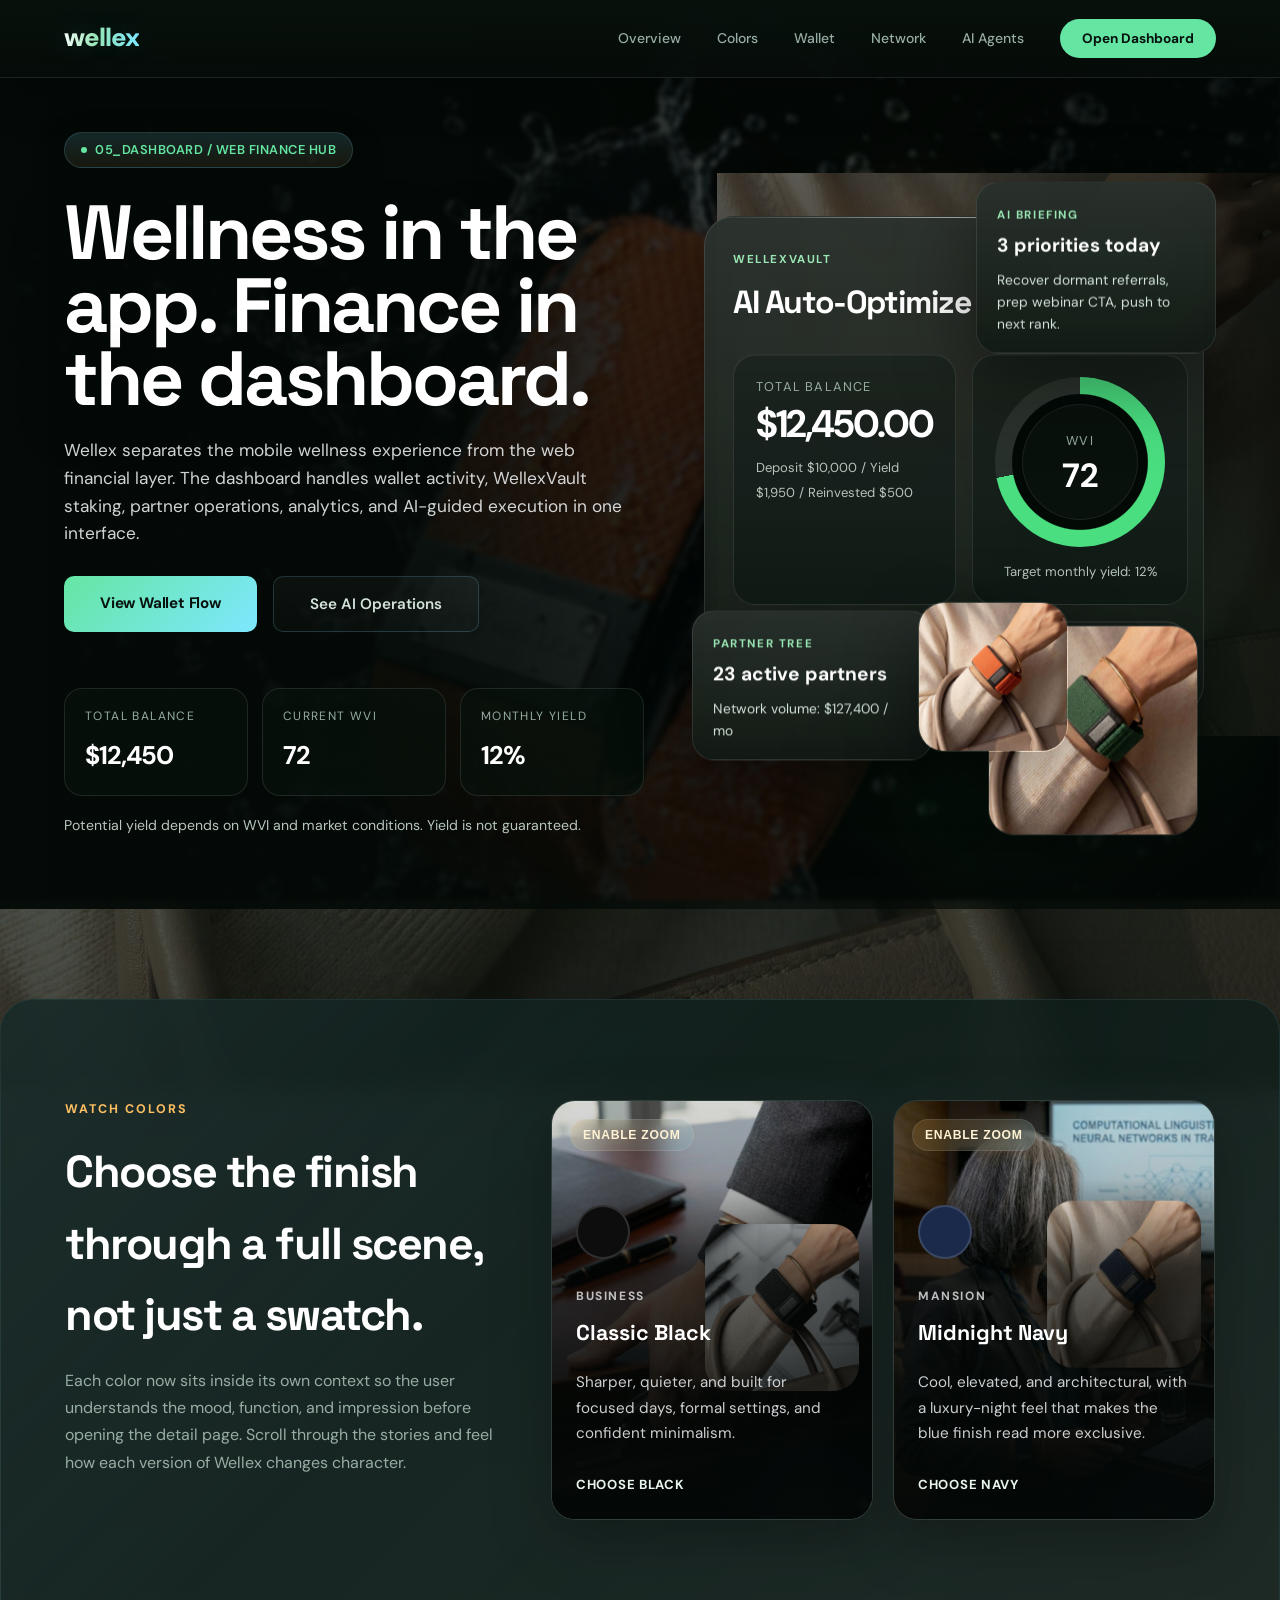
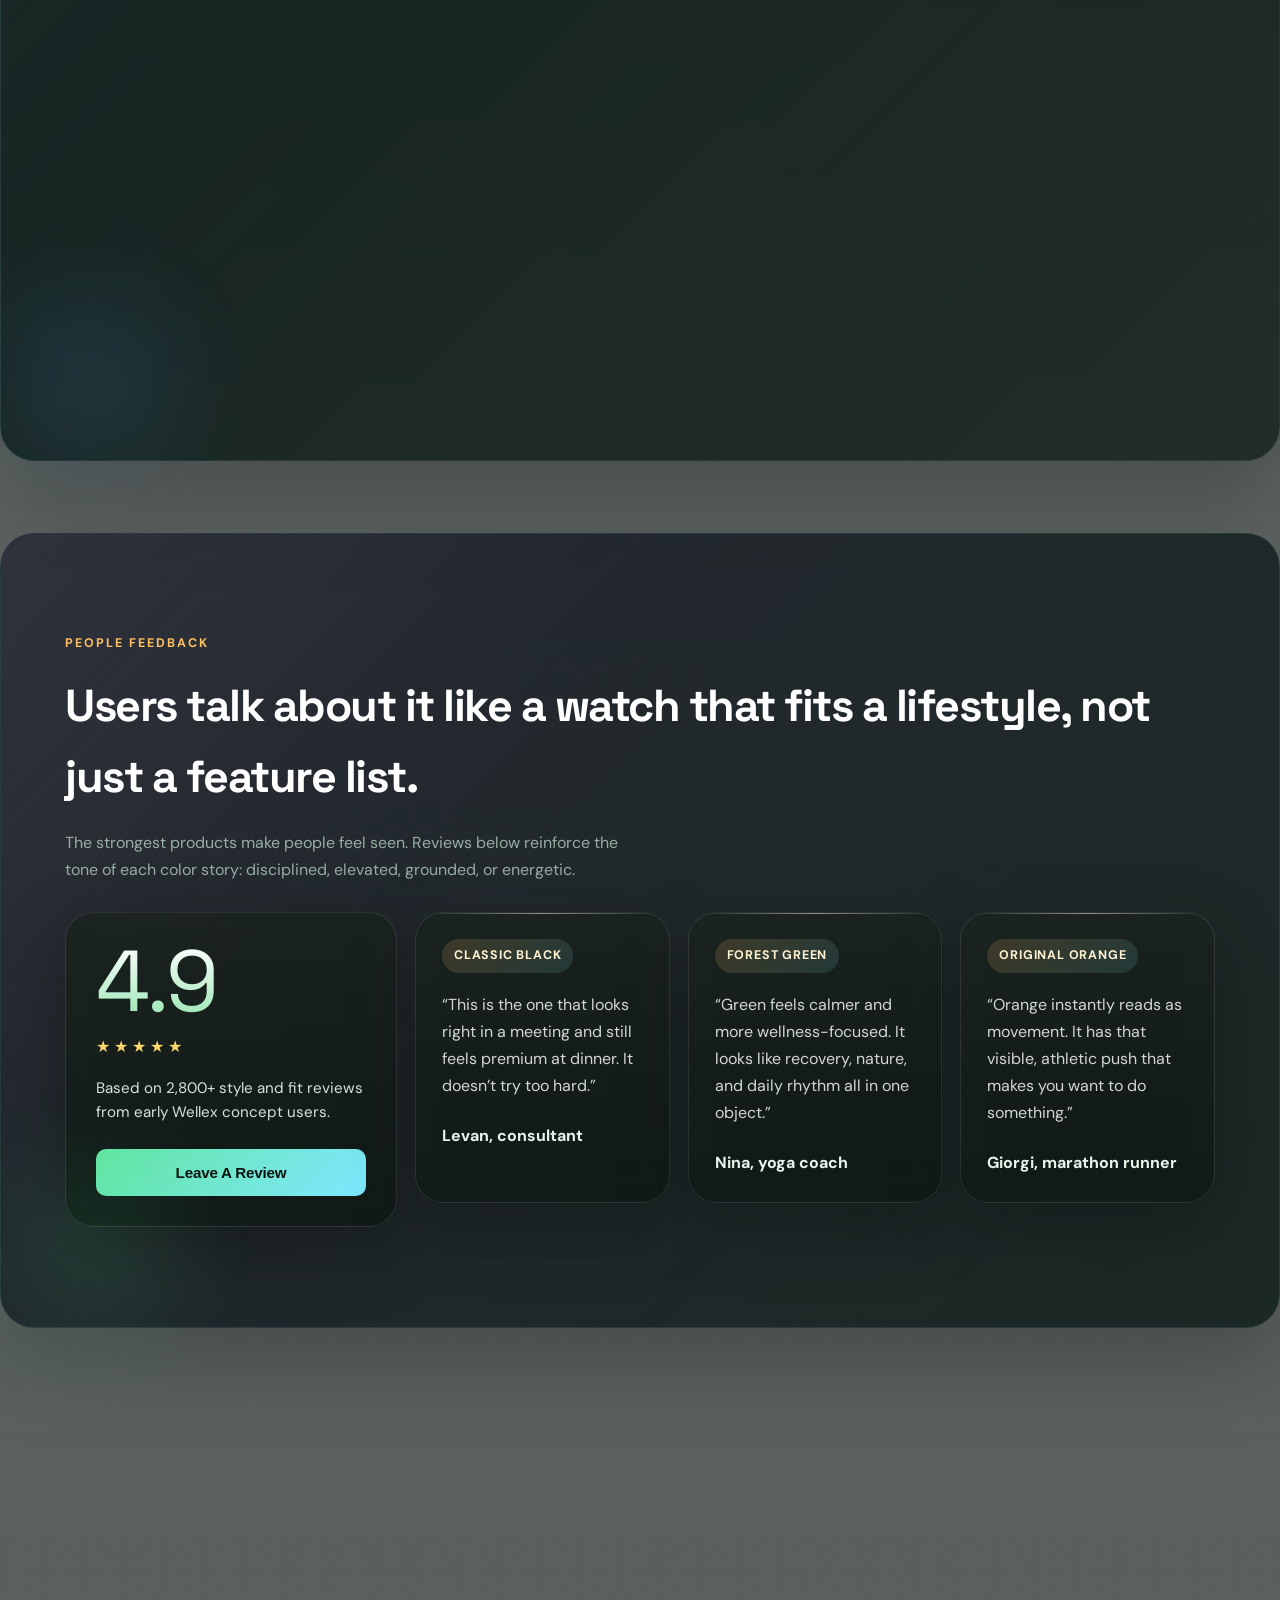
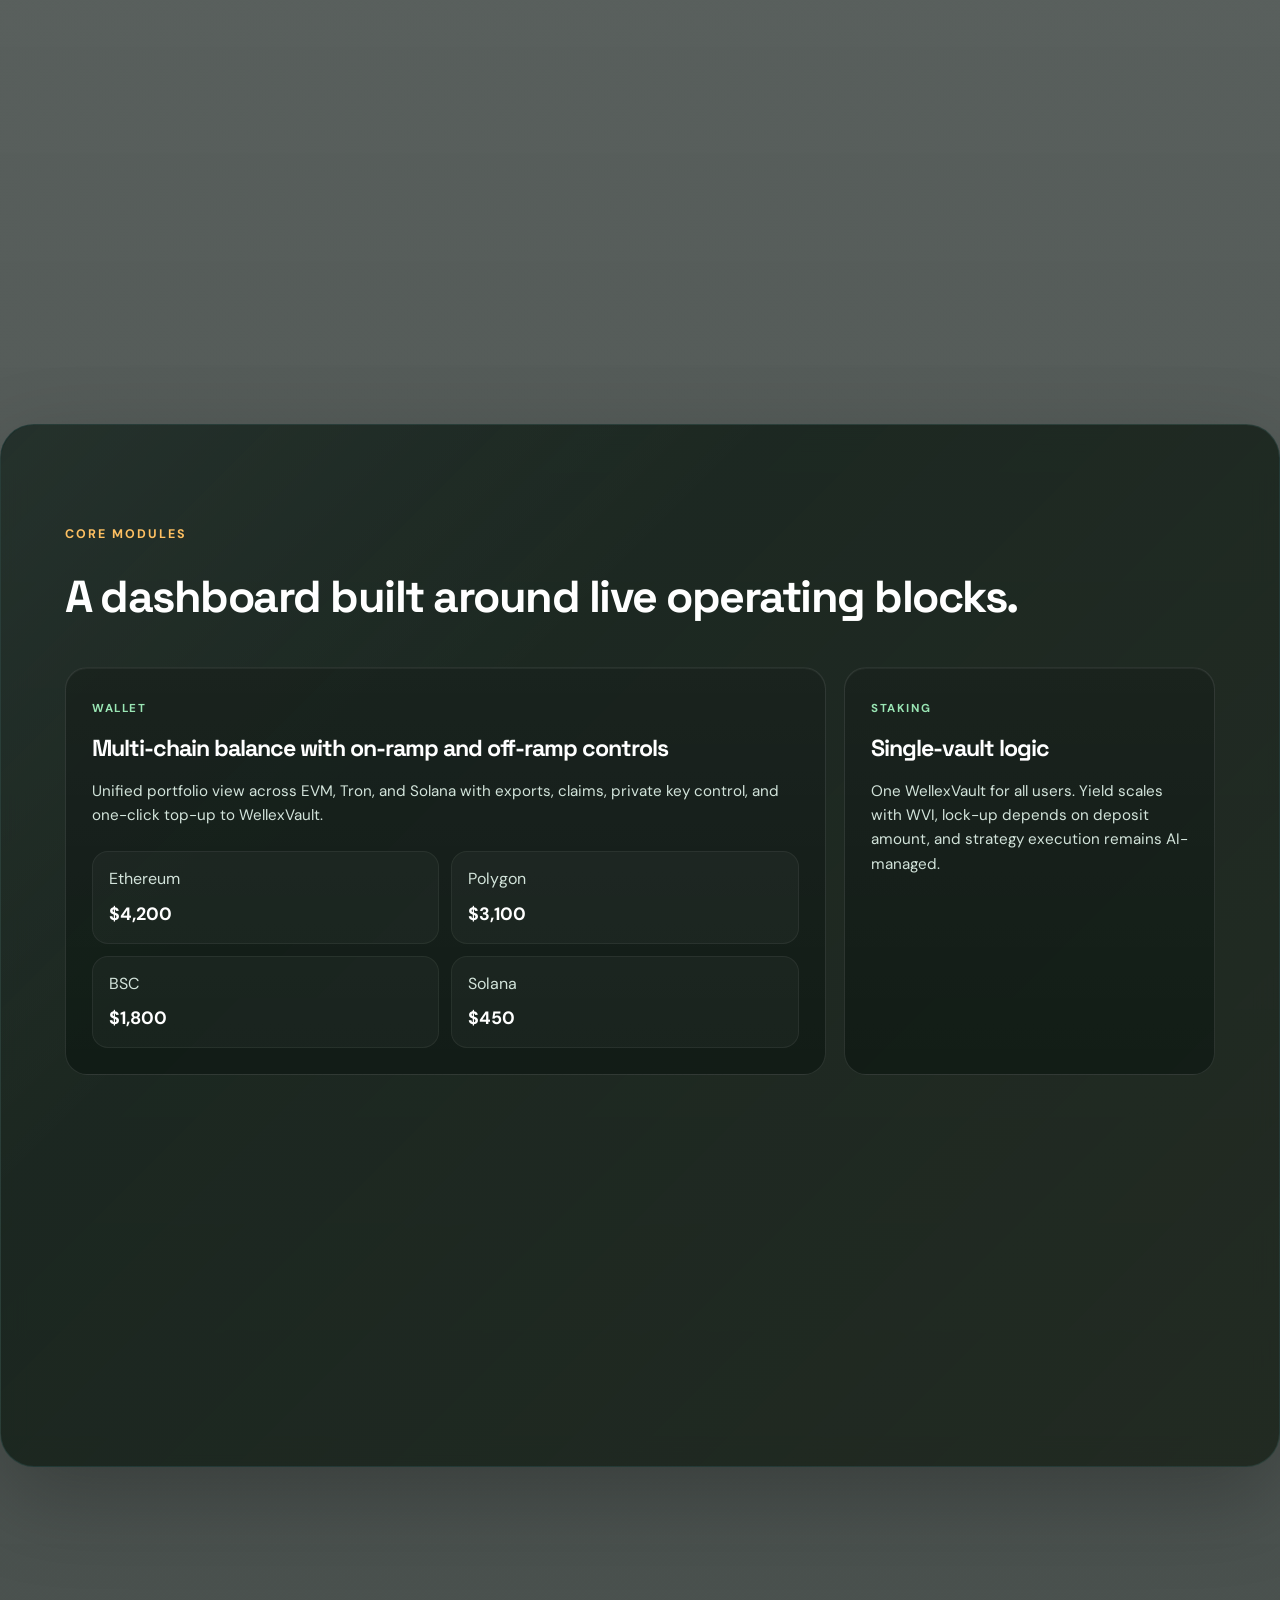
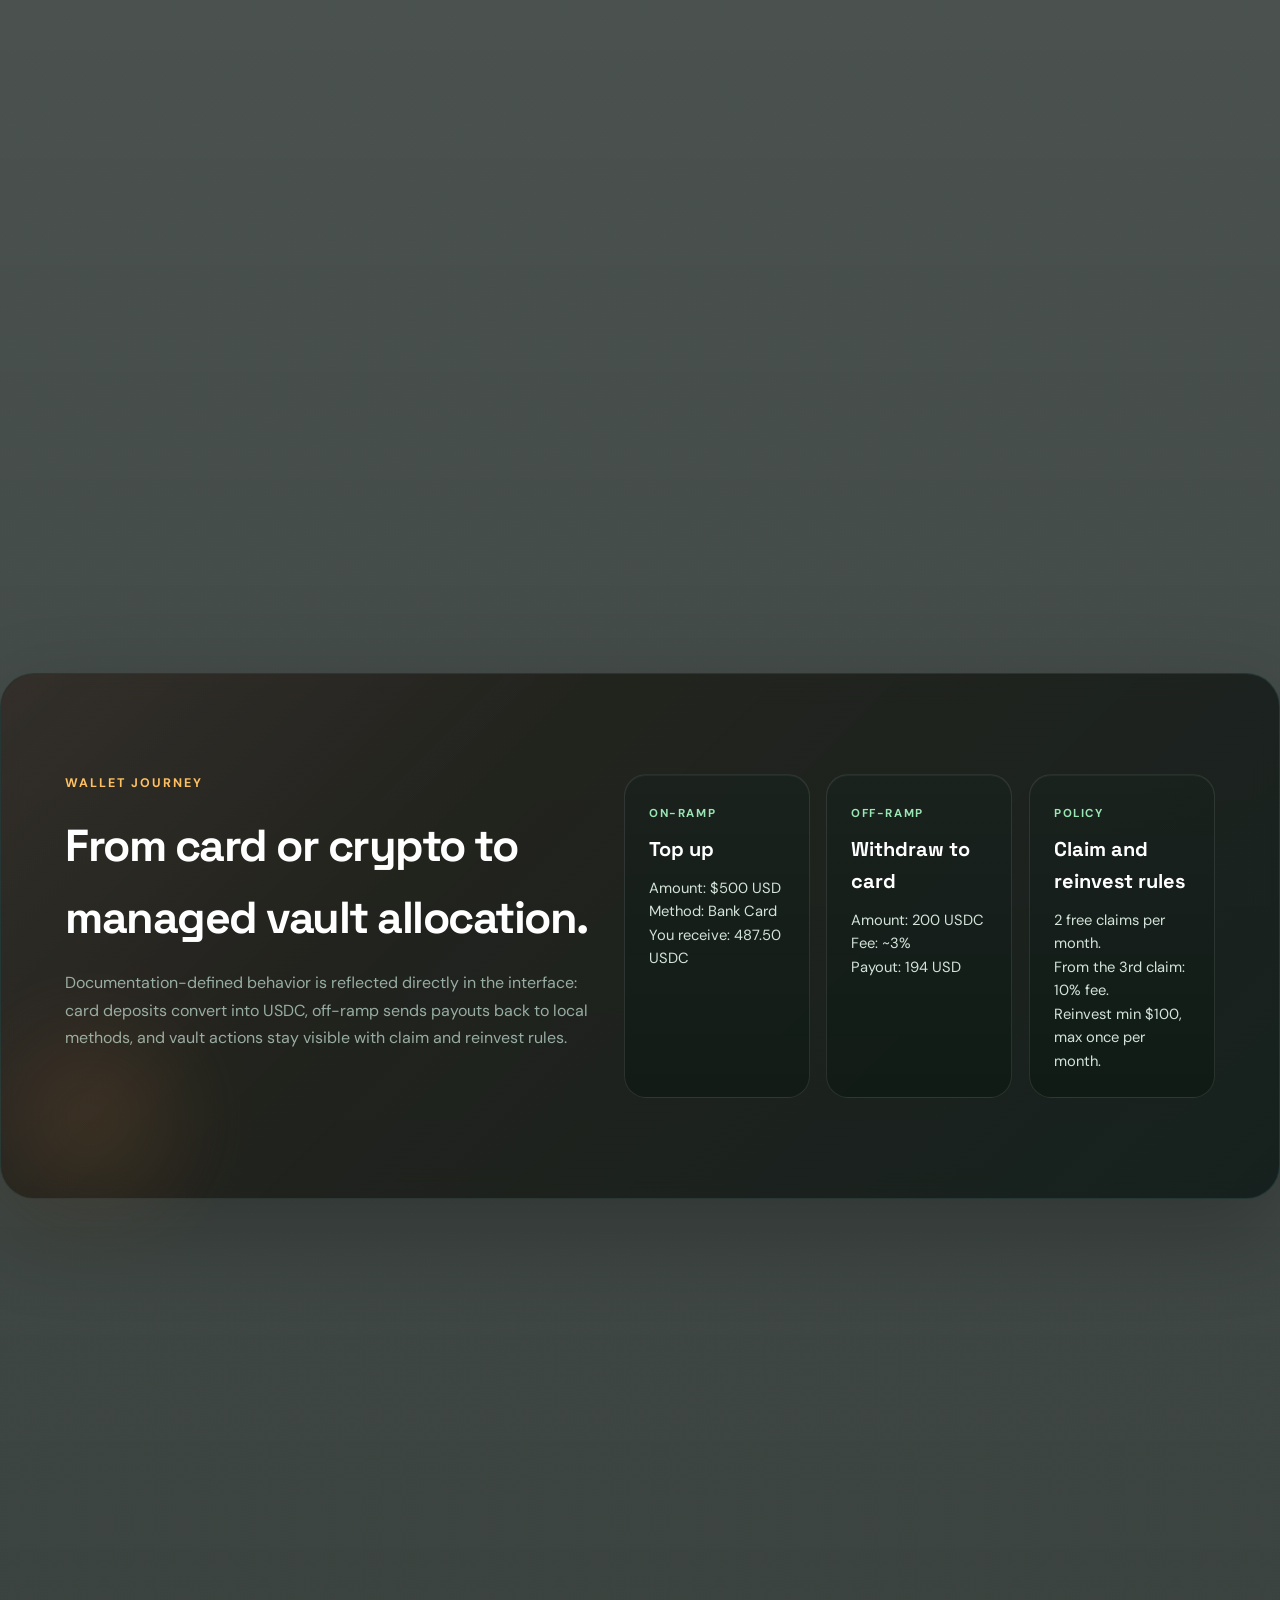
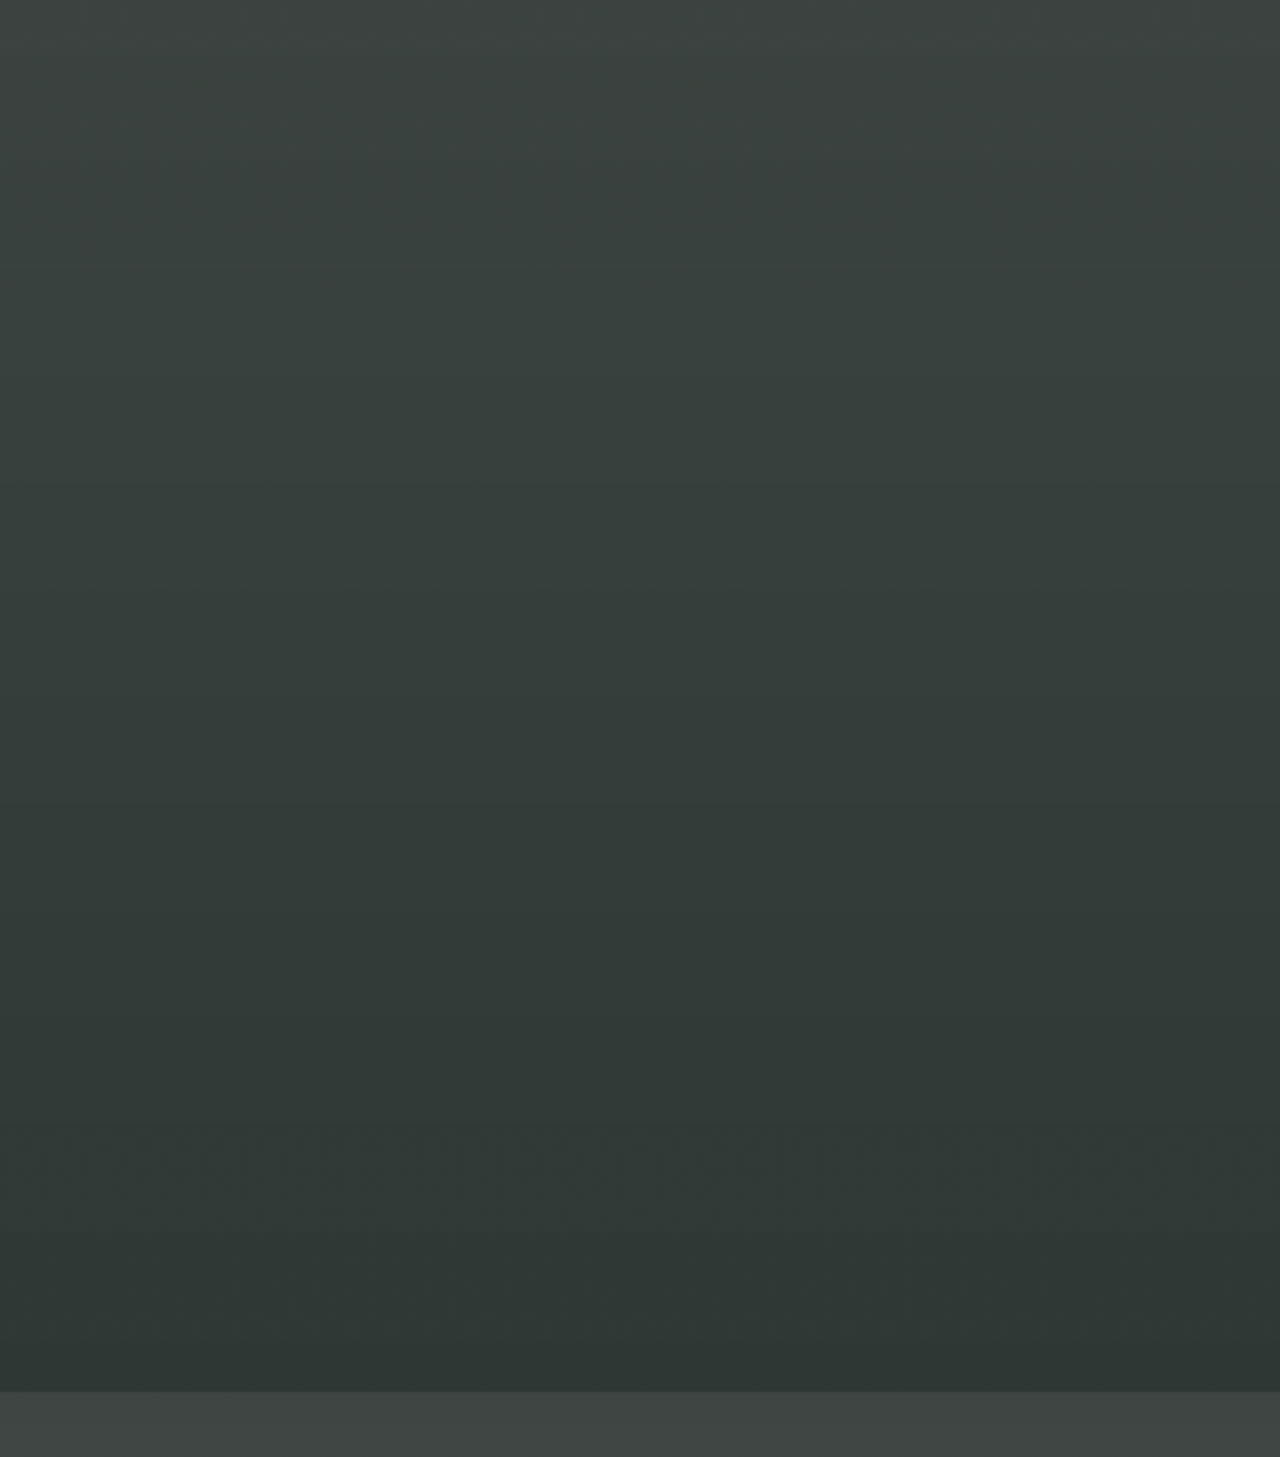
==== index.html @ 3bda4c44 "Initial site commit" ====
<!DOCTYPE html>
<html lang="en">
<head>
  <meta charset="UTF-8"/>
  <meta name="viewport" content="width=device-width, initial-scale=1.0"/>
  <title>Wellex | Web Dashboard</title>
  <link rel="stylesheet" href="css/style.css"/>
</head>
<body class="dashboard-home">
<div class="page-photo-backdrop" aria-hidden="true"></div>

<nav class="dashboard-nav">
  <a class="nav-logo" href="index.html">wellex</a>
  <div class="nav-links">
    <a href="#overview">Overview</a>
    <a href="#colors">Colors</a>
    <a href="#wallet">Wallet</a>
    <a href="#network">Network</a>
    <a href="#ai">AI Agents</a>
    <a href="#trust" class="nav-account">Open Dashboard</a>
  </div>
</nav>

<section class="dashboard-hero" id="overview">
  <div class="dashboard-hero-shell">
    <div class="dashboard-hero-copy">
      <div class="hero-badge">05_DASHBOARD / WEB FINANCE HUB</div>
      <h1 class="dashboard-title">Wellness in the app. Finance in the dashboard.</h1>
      <p class="dashboard-sub">
        Wellex separates the mobile wellness experience from the web financial layer. The dashboard handles
        wallet activity, WellexVault staking, partner operations, analytics, and AI-guided execution in one interface.
      </p>
      <div class="hero-btns">
        <a href="#wallet" class="btn-primary">View Wallet Flow</a>
        <a href="#ai" class="btn-outline">See AI Operations</a>
      </div>
      <div class="dashboard-metrics">
        <div class="dashboard-metric">
          <span class="dashboard-metric-label">Total Balance</span>
          <strong>$12,450</strong>
        </div>
        <div class="dashboard-metric">
          <span class="dashboard-metric-label">Current WVI</span>
          <strong id="hero-wvi" data-wvi-animate="72">0</strong>
        </div>
        <div class="dashboard-metric">
          <span class="dashboard-metric-label">Monthly Yield</span>
          <strong>12%</strong>
        </div>
      </div>
      <p class="dashboard-disclaimer">
        Potential yield depends on WVI and market conditions. Yield is not guaranteed.
      </p>
    </div>

    <div class="dashboard-preview">
      <div class="glass-panel dashboard-preview-main">
        <div class="panel-head">
          <div>
            <span class="eyebrow">WellexVault</span>
            <h2>AI Auto-Optimize</h2>
          </div>
          <span class="status-pill">100% insured</span>
        </div>
        <div class="preview-grid">
          <div class="balance-card">
            <span>Total Balance</span>
            <strong>$12,450.00</strong>
            <small>Deposit $10,000 / Yield $1,950 / Reinvested $500</small>
          </div>
          <div class="gauge-card">
            <div class="gauge-ring">
              <div class="gauge-ring-inner">
                <span>WVI</span>
                <strong>72</strong>
              </div>
            </div>
            <small>Target monthly yield: 12%</small>
          </div>
          <div class="preview-table">
            <div class="preview-row">
              <span>Claim counter</span>
              <strong>2 free left</strong>
            </div>
            <div class="preview-row">
              <span>Lock-up</span>
              <strong>30 days</strong>
            </div>
            <div class="preview-row">
              <span>Forecast</span>
              <strong>$1,200 / mo</strong>
            </div>
          </div>
        </div>
        <div class="dashboard-actions">
          <a href="#wallet" class="mini-action">Withdraw</a>
          <a href="#wallet" class="mini-action">Reinvest</a>
          <a href="#wallet" class="mini-action active">Top Up</a>
          <a href="#wallet" class="mini-action">Export</a>
        </div>
      </div>

      <div class="glass-panel floating-note floating-note-left">
        <span class="eyebrow">Partner Tree</span>
        <strong>23 active partners</strong>
        <p>Network volume: $127,400 / mo</p>
      </div>

      <div class="glass-panel floating-note floating-note-right">
        <span class="eyebrow">AI Briefing</span>
        <strong>3 priorities today</strong>
        <p>Recover dormant referrals, prep webinar CTA, push to next rank.</p>
      </div>

      <div class="watch-photo-stack" aria-label="Wellex watch photography">
        <figure class="watch-photo-card watch-photo-card-main">
          <img src="assets/forest-green.png" alt="Wellex watch with forest green band on wrist"/>
        </figure>
        <figure class="watch-photo-card watch-photo-card-side">
          <img src="assets/wellex2.jpg" alt="Wellex watch with original orange band on wrist"/>
        </figure>
      </div>
    </div>
  </div>
</section>

<section class="section home-colors-section" id="colors">
  <div class="home-colors-copy">
    <div class="section-label">Watch Colors</div>
    <h2 class="section-title">Choose the finish through a full scene, not just a swatch.</h2>
    <p class="section-sub">
      Each color now sits inside its own context so the user understands the mood, function, and impression before opening the detail page.
      Scroll through the stories and feel how each version of Wellex changes character.
    </p>
  </div>
  <div class="home-colors-grid">
    <a class="home-color-card aura-card zoom-card aura-business" href="product.html?color=classic-black" data-fit-launch="classic-black" data-zoom-image="assets/classic-black.png">
      <div class="aura-card-bg">
        <img src="assets/businessman_black.png" alt="Business setting for the Classic Black Wellex watch"/>
      </div>
      <button class="zoom-toggle" type="button" aria-pressed="false">Enable zoom</button>
      <div class="zoom-pane" aria-hidden="true"></div>
      <div class="aura-card-sheen" aria-hidden="true"></div>
      <div class="aura-card-watch">
        <img src="assets/classic-black.png" alt="Classic Black Wellex watch"/>
      </div>
      <div class="aura-card-content">
        <div class="home-color-swatch" style="background:#0D0D0D"></div>
        <div class="aura-card-mode">Business</div>
        <h3>Classic Black</h3>
        <p>Sharper, quieter, and built for focused days, formal settings, and confident minimalism.</p>
        <span>Choose Black</span>
      </div>
    </a>
    <a class="home-color-card aura-card zoom-card aura-navy" href="product.html?color=midnight-navy" data-fit-launch="midnight-navy" data-zoom-image="assets/navy.png">
      <div class="aura-card-bg">
        <img src="assets/lecturer_watch.png" alt="Lecturer setting for the Midnight Navy Wellex watch"/>
      </div>
      <button class="zoom-toggle" type="button" aria-pressed="false">Enable zoom</button>
      <div class="zoom-pane" aria-hidden="true"></div>
      <div class="aura-card-sheen" aria-hidden="true"></div>
      <div class="aura-card-watch">
        <div class="variant-photo variant-photo-thumb variant-midnight-navy variant-photo-real">
          <img src="assets/navy.png" alt="Midnight Navy Wellex watch"/>
        </div>
      </div>
      <div class="aura-card-content">
        <div class="home-color-swatch" style="background:#1B2A4A"></div>
        <div class="aura-card-mode">Mansion</div>
        <h3>Midnight Navy</h3>
        <p>Cool, elevated, and architectural, with a luxury-night feel that makes the blue finish read more exclusive.</p>
        <span>Choose Navy</span>
      </div>
    </a>
    <a class="home-color-card aura-card zoom-card aura-forest" href="product.html?color=forest-green" data-fit-launch="forest-green" data-zoom-image="assets/forest-green.png">
      <div class="aura-card-bg">
        <img src="assets/hiking_watch.png" alt="Hiking setting for the Forest Green Wellex watch"/>
      </div>
      <button class="zoom-toggle" type="button" aria-pressed="false">Enable zoom</button>
      <div class="zoom-pane" aria-hidden="true"></div>
      <div class="aura-card-sheen" aria-hidden="true"></div>
      <div class="aura-card-watch">
        <img src="assets/forest-green.png" alt="Forest Green Wellex watch"/>
      </div>
      <div class="aura-card-content">
        <div class="home-color-swatch" style="background:#1A3D2B"></div>
        <div class="aura-card-mode">Forest</div>
        <h3>Forest Green</h3>
        <p>Grounded, calm, and wellness-led, with the most natural fit for movement, breath, and recovery.</p>
        <span>Choose Green</span>
      </div>
    </a>
    <a class="home-color-card aura-card zoom-card aura-marathon" href="product.html?color=crimson-red" data-fit-launch="crimson-red" data-zoom-image="assets/orange.jpeg">
      <div class="aura-card-bg">
        <img src="assets/marathon_watch.png" alt="Marathon setting for the orange Wellex watch"/>
      </div>
      <button class="zoom-toggle" type="button" aria-pressed="false">Enable zoom</button>
      <div class="zoom-pane" aria-hidden="true"></div>
      <div class="aura-card-sheen" aria-hidden="true"></div>
      <div class="aura-card-watch">
        <img src="assets/orange.jpeg" alt="Wellex watch with original orange band on wrist"/>
      </div>
      <div class="aura-card-content">
        <div class="home-color-swatch" style="background:#7A1515"></div>
        <div class="aura-card-mode">Marathon</div>
        <h3>Original Orange</h3>
        <p>Fast, visible, and energetic, made to feel like momentum, endurance, and forward movement.</p>
        <span>Choose Orange</span>
      </div>
    </a>
  </div>
</section>

<section class="section reviews-section" id="reviews">
  <div class="reviews-intro">
    <div class="section-label">People Feedback</div>
    <h2 class="section-title">Users talk about it like a watch that fits a lifestyle, not just a feature list.</h2>
    <p class="section-sub">
      The strongest products make people feel seen. Reviews below reinforce the tone of each color story: disciplined, elevated,
      grounded, or energetic.
    </p>
  </div>
  <div class="reviews-shell">
    <div class="reviews-summary">
      <div class="reviews-score">4.9</div>
      <div class="reviews-stars">★★★★★</div>
      <p>Based on 2,800+ style and fit reviews from early Wellex concept users.</p>
      <button class="btn-primary review-open-btn" type="button" id="open-review-modal" onclick="document.getElementById('review-modal')?.classList.add('is-open'); document.getElementById('review-modal')?.setAttribute('aria-hidden','false'); document.body.style.overflow='hidden';">Leave A Review</button>
    </div>
    <div class="reviews-grid" id="reviews-grid">
      <article class="review-card">
        <span class="review-tag">Classic Black</span>
        <p>“This is the one that looks right in a meeting and still feels premium at dinner. It doesn’t try too hard.”</p>
        <strong>Levan, consultant</strong>
      </article>
      <article class="review-card">
        <span class="review-tag">Forest Green</span>
        <p>“Green feels calmer and more wellness-focused. It looks like recovery, nature, and daily rhythm all in one object.”</p>
        <strong>Nina, yoga coach</strong>
      </article>
      <article class="review-card">
        <span class="review-tag">Original Orange</span>
        <p>“Orange instantly reads as movement. It has that visible, athletic push that makes you want to do something.”</p>
        <strong>Giorgi, marathon runner</strong>
      </article>
    </div>
  </div>
</section>

<div class="review-modal" id="review-modal" aria-hidden="true">
  <div class="review-modal-backdrop" data-review-close onclick="document.getElementById('review-modal')?.classList.remove('is-open'); document.getElementById('review-modal')?.setAttribute('aria-hidden','true'); document.body.style.overflow='';"></div>
  <div class="review-compose-window review-modal-dialog">
    <button class="review-modal-close" type="button" aria-label="Close review window" data-review-close onclick="document.getElementById('review-modal')?.classList.remove('is-open'); document.getElementById('review-modal')?.setAttribute('aria-hidden','true'); document.body.style.overflow='';">x</button>
    <div class="review-compose-head">
      <span class="review-compose-kicker">Leave A Review</span>
      <h3>Rate the Wellex site experience.</h3>
    </div>
    <form class="review-form" id="site-review-form">
      <label class="review-field">
        <span>Your name</span>
        <input type="text" id="review-name" name="name" placeholder="Alex" maxlength="32" required>
      </label>
      <label class="review-field">
        <span>Your rating</span>
        <div class="review-stars-input" id="review-stars-input" role="radiogroup" aria-label="Site rating">
          <button type="button" class="review-star-button" data-rating="1" aria-label="Rate 1 star">★</button>
          <button type="button" class="review-star-button" data-rating="2" aria-label="Rate 2 stars">★</button>
          <button type="button" class="review-star-button" data-rating="3" aria-label="Rate 3 stars">★</button>
          <button type="button" class="review-star-button" data-rating="4" aria-label="Rate 4 stars">★</button>
          <button type="button" class="review-star-button" data-rating="5" aria-label="Rate 5 stars">★</button>
        </div>
        <input type="hidden" id="review-rating" name="rating" value="5">
      </label>
      <label class="review-field">
        <span>What do you use the watch for?</span>
        <select id="review-use-case" name="use_case" required>
          <option value="Marathon runner">Marathon runner</option>
          <option value="Personal use">Personal use</option>
          <option value="Health tracking">Health tracking</option>
          <option value="Health problem support">Health problem support</option>
          <option value="Business and daily wear">Business and daily wear</option>
          <option value="Gym and training">Gym and training</option>
          <option value="Other">Other</option>
        </select>
      </label>
      <label class="review-field hidden" id="review-use-case-other-field">
        <span>Tell us your use</span>
        <input type="text" id="review-use-case-other" name="use_case_other" placeholder="Write your own use case" maxlength="50">
      </label>
      <label class="review-field">
        <span>Your review</span>
        <textarea id="review-message" name="message" rows="4" maxlength="220" placeholder="What felt strong, memorable, or worth improving?" required></textarea>
      </label>
      <button class="btn-primary review-submit-btn" type="submit">Submit Review</button>
    </form>
  </div>
</div>

<section class="section architecture-strip">
  <div class="architecture-intro">
    <div class="section-label">Architectural Separation</div>
    <h2 class="section-title">App and web have different jobs.</h2>
  </div>
  <div class="architecture-grid">
    <article class="architecture-card app-card">
      <span class="eyebrow">APP</span>
      <h3>Wellness and community</h3>
      <ul>
        <li>WVI tracking and wellness widgets</li>
        <li>AI coach and habit guidance</li>
        <li>Social and community touchpoints</li>
      </ul>
    </article>
    <article class="architecture-card web-card">
      <span class="eyebrow">WEB</span>
      <h3>Finance and partner operations</h3>
      <ul>
        <li>Wallet, deposit, withdrawal, claims</li>
        <li>WellexVault staking and yield analytics</li>
        <li>MLM tree, AI agents, admin controls</li>
      </ul>
    </article>
  </div>
</section>

<section class="section module-showcase" id="wallet">
  <div class="section-label">Core Modules</div>
  <h2 class="section-title">A dashboard built around live operating blocks.</h2>
  <div class="module-grid">
    <article class="module-card featured">
      <span class="eyebrow">Wallet</span>
      <h3>Multi-chain balance with on-ramp and off-ramp controls</h3>
      <p>Unified portfolio view across EVM, Tron, and Solana with exports, claims, private key control, and one-click top-up to WellexVault.</p>
      <div class="chain-grid">
        <div>Ethereum <strong>$4,200</strong></div>
        <div>Polygon <strong>$3,100</strong></div>
        <div>BSC <strong>$1,800</strong></div>
        <div>Solana <strong>$450</strong></div>
      </div>
    </article>
    <article class="module-card">
      <span class="eyebrow">Staking</span>
      <h3>Single-vault logic</h3>
      <p>One WellexVault for all users. Yield scales with WVI, lock-up depends on deposit amount, and strategy execution remains AI-managed.</p>
    </article>
    <article class="module-card" id="network">
      <span class="eyebrow">Partner Network</span>
      <h3>Interactive team intelligence</h3>
      <p>KPI cards, referral funnel, rank progress, partner profile popups, and a tree that exposes WVI, status, and live activity.</p>
    </article>
    <article class="module-card" id="ai">
      <span class="eyebrow">AI Agents</span>
      <h3>Execution support, not decorative chat</h3>
      <p>Income briefings, simulations, activation campaigns, and crisis-mode plans turn the dashboard into an operating system for growth.</p>
    </article>
  </div>
</section>

<section class="section desirability-strip">
  <div class="desirability-copy">
    <div class="section-label">Product Appeal</div>
    <h2 class="section-title">The dashboard sells the outcome. The watch sells the desire.</h2>
    <p class="section-sub">
      Wellex needs both sides on the page: a credible financial operating layer and a physical product that looks premium,
      wearable, and distinctive. These visuals give the concept more pull without breaking the dashboard direction.
    </p>
  </div>
  <div class="desirability-gallery">
    <figure class="desirability-shot large">
      <img src="assets/forest-green.png" alt="Lifestyle photo of Wellex watch with forest green band"/>
    </figure>
    <figure class="desirability-shot">
      <img src="assets/classic-black.png" alt="Lifestyle photo of Wellex watch with classic black band"/>
    </figure>
  </div>
</section>

<section class="section operations-band">
  <div class="operations-copy">
    <div class="section-label">Wallet Journey</div>
    <h2 class="section-title">From card or crypto to managed vault allocation.</h2>
    <p class="section-sub">
      Documentation-defined behavior is reflected directly in the interface: card deposits convert into USDC,
      off-ramp sends payouts back to local methods, and vault actions stay visible with claim and reinvest rules.
    </p>
  </div>
  <div class="operations-panels">
    <article class="ops-card">
      <span class="eyebrow">On-Ramp</span>
      <h3>Top up</h3>
      <p>Amount: $500 USD</p>
      <p>Method: Bank Card</p>
      <p>You receive: 487.50 USDC</p>
    </article>
    <article class="ops-card">
      <span class="eyebrow">Off-Ramp</span>
      <h3>Withdraw to card</h3>
      <p>Amount: 200 USDC</p>
      <p>Fee: ~3%</p>
      <p>Payout: 194 USD</p>
    </article>
    <article class="ops-card">
      <span class="eyebrow">Policy</span>
      <h3>Claim and reinvest rules</h3>
      <p>2 free claims per month.</p>
      <p>From the 3rd claim: 10% fee.</p>
      <p>Reinvest min $100, max once per month.</p>
    </article>
  </div>
</section>

<section class="section intelligence-grid">
  <article class="intelligence-card">
    <div class="section-label">Ecosystem Hub</div>
    <h2 class="section-title">Three questions answered fast.</h2>
    <p class="section-sub">How much am I earning, what is blocking growth, and what should I do next. That framing comes directly from the partner ecosystem documentation.</p>
  </article>
  <article class="intelligence-card leaderboard-card">
    <span class="eyebrow">Leaderboard</span>
    <div class="leaderboard-row"><span>Income</span><strong>#08</strong></div>
    <div class="leaderboard-row"><span>Network Growth</span><strong>+12%</strong></div>
    <div class="leaderboard-row"><span>Webinar Audience</span><strong>47 registered</strong></div>
  </article>
  <article class="intelligence-card briefing-card">
    <span class="eyebrow">08:00 Briefing</span>
    <p>Yesterday: PV +$2,340 / New: 2 / Active: 23 / 31</p>
    <p>Priority 1: revive a partner inactive for 22 days.</p>
    <p>Priority 2: push $8,200 PV toward Director rank.</p>
  </article>
</section>

<section class="section trust-section" id="trust">
  <div class="trust-copy">
    <div class="section-label">Trust Moment UX</div>
    <h2 class="section-title">When WVI drops, the interface becomes prescriptive.</h2>
    <p class="section-sub">
      The documentation requires a six-step intervention when the rate falls below threshold after the grace period.
      This section visualizes that "trust moment" instead of hiding it behind generic dashboards.
    </p>
  </div>
  <div class="trust-steps">
    <div class="trust-step"><span>01</span><p>Show exact WVI and current rate.</p></div>
    <div class="trust-step"><span>02</span><p>Explain why the rate is at this level.</p></div>
    <div class="trust-step"><span>03</span><p>Highlight what to improve: sleep, activity, stress.</p></div>
    <div class="trust-step"><span>04</span><p>Map a realistic path to the next tier.</p></div>
    <div class="trust-step"><span>05</span><p>Launch the AI assistant with a plan.</p></div>
    <div class="trust-step"><span>06</span><p>Expose the progress bar to the next yield level.</p></div>
  </div>
</section>

<section class="section closing-banner">
  <div class="closing-shell">
    <div>
      <span class="eyebrow">Documentation-Aligned Concept</span>
      <h2>Wellex web platform for participation management, partner network, AI agents, and analytics.</h2>
    </div>
    <a href="#overview" class="btn-primary">Back to Top</a>
  </div>
</section>

<div class="fit-finder-modal" id="fit-finder-modal" aria-hidden="true">
  <div class="fit-finder-backdrop" data-fit-close></div>
  <div class="fit-finder-dialog">
    <button class="fit-finder-close" type="button" aria-label="Close fit finder" data-fit-close>×</button>
    <div class="fit-finder-hero">
      <div class="fit-kicker">5-Second Fit Finder</div>
      <h2 id="fit-title">Pick your energy. We’ll match your watch.</h2>
      <p id="fit-subtitle">
        Four quick picks. No boring form. Just enough personality data to tell you which Wellex color actually feels like you.
      </p>
      <div class="fit-meta-row">
        <div class="fit-chip" id="fit-target-chip">Focus: Open match</div>
        <div class="fit-chip">4 quick rounds</div>
        <div class="fit-chip">Instant result</div>
      </div>
      <button class="fit-skip-btn" type="button" id="fit-skip-btn" aria-label="Skip questions and show colors"><span class="fit-skip-btn-label">Skip</span></button>
      <div class="fit-progress">
        <span class="fit-progress-bar" id="fit-progress-bar"></span>
      </div>
    </div>

    <div class="fit-question-stage" id="fit-question-stage">
      <div class="fit-question-step" id="fit-question-step">Round 1 / 4</div>
      <h3 class="fit-question-title" id="fit-question-title"></h3>
      <div class="fit-options" id="fit-options"></div>
    </div>

    <div class="fit-result hidden" id="fit-result">
      <div class="fit-result-glow" id="fit-result-glow"></div>
      <div class="fit-result-label">Your Match</div>
      <h3 class="fit-result-title" id="fit-result-title"></h3>
      <p class="fit-result-copy" id="fit-result-copy"></p>
      <div class="fit-result-reason" id="fit-result-reason"></div>
      <div class="fit-result-actions">
        <a class="btn-primary" id="fit-result-link" href="product.html?color=classic-black">See My Watch</a>
        <button class="btn-outline" type="button" id="fit-restart-btn">Try Again</button>
      </div>
    </div>
  </div>
</div>

<script src="js/main.js"></script>
</body>
</html>
---- css/style.css ----
@import url('https://fonts.googleapis.com/css2?family=DM+Sans:wght@400;500;700;800&family=Space+Grotesk:wght@500;700&display=swap');

:root {
  --green: #64E6A2;
  --green-dark: #2FCB7D;
  --green-glow: rgba(100, 230, 162, 0.2);
  --cyan: #7EE7FF;
  --cyan-deep: #3BA8D8;
  --amber: #FFBE5C;
  --amber-deep: #F28C28;
  --rose: #FF8E8E;
  --dark: #07110D;
  --dark-2: #0B1712;
  --dark-card: #102019;
  --dark-card-2: #14271F;
  --dark-border: #20352B;
  --white: #FFFFFF;
  --gray: #6E8379;
  --light-gray: #97ADA3;
  --lighter-gray: #D3E4DB;

  --band-black: #0D0D0D;
  --band-navy: #1B2A4A;
  --band-forest: #1A3D2B;
  --band-crimson: #7A1515;
  --module-color: #1C1C1C;
}

* { margin: 0; padding: 0; box-sizing: border-box; }

html { scroll-behavior: smooth; }

body {
  font-family: 'DM Sans', sans-serif;
  background: var(--dark);
  color: var(--white);
  line-height: 1.6;
  overflow-x: hidden;
}

a { text-decoration: none; color: inherit; }

/* ─── NAVBAR ─────────────────────────────────────────────── */
nav {
  position: fixed;
  top: 0; left: 0; right: 0;
  z-index: 1000;
  display: flex;
  align-items: center;
  justify-content: space-between;
  padding: 18px 64px;
  background: rgba(10,10,10,0.92);
  backdrop-filter: blur(24px);
  border-bottom: 1px solid var(--dark-border);
}

.nav-logo {
  font-size: 1.6rem;
  font-weight: 900;
  color: var(--green);
  letter-spacing: -1px;
}

.nav-links {
  display: flex;
  gap: 36px;
  align-items: center;
}

.nav-links a {
  color: var(--light-gray);
  font-size: 0.875rem;
  font-weight: 500;
  transition: color 0.2s;
}

.nav-links a:hover,
.nav-links a.active { color: var(--white); }

.nav-account {
  background: var(--green) !important;
  color: var(--dark) !important;
  font-weight: 700 !important;
  padding: 9px 22px;
  border-radius: 24px;
  font-size: 0.85rem !important;
  transition: background 0.2s, transform 0.2s !important;
}

.nav-account:hover {
  background: var(--green-dark) !important;
  transform: translateY(-1px);
}

.nav-cart-icon {
  position: relative;
  cursor: pointer;
}

.cart-badge {
  position: absolute;
  top: -6px; right: -8px;
  background: var(--green);
  color: var(--dark);
  font-size: 0.65rem;
  font-weight: 800;
  width: 18px; height: 18px;
  border-radius: 50%;
  display: flex; align-items: center; justify-content: center;
}

/* ─── BUTTONS ─────────────────────────────────────────────── */
.btn-primary {
  background: linear-gradient(135deg, var(--green) 0%, var(--cyan) 100%);
  color: var(--dark);
  border: none;
  padding: 15px 36px;
  border-radius: 10px;
  font-size: 0.95rem;
  font-weight: 700;
  cursor: pointer;
  transition: all 0.22s;
  display: inline-block;
  letter-spacing: -0.2px;
}

.btn-primary:hover {
  background: linear-gradient(135deg, var(--green-dark) 0%, var(--cyan-deep) 100%);
  transform: translateY(-2px);
  box-shadow: 0 12px 30px rgba(126,231,255,0.24);
}

.btn-outline {
  background: linear-gradient(180deg, rgba(255,255,255,0.04), rgba(255,255,255,0.02));
  color: var(--lighter-gray);
  border: 1.5px solid rgba(126,231,255,0.18);
  padding: 15px 36px;
  border-radius: 10px;
  font-size: 0.95rem;
  font-weight: 600;
  cursor: pointer;
  transition: all 0.22s;
  display: inline-block;
}

.btn-outline:hover {
  border-color: rgba(255,190,92,0.4);
  color: var(--white);
  transform: translateY(-2px);
  box-shadow: 0 12px 28px rgba(255,190,92,0.12);
}

.btn-dark {
  background: var(--dark-card-2);
  color: var(--white);
  border: 1.5px solid var(--dark-border);
  padding: 13px 28px;
  border-radius: 10px;
  font-size: 0.875rem;
  font-weight: 600;
  cursor: pointer;
  transition: all 0.2s;
  display: inline-block;
}

.btn-dark:hover {
  background: var(--dark-card);
  border-color: var(--gray);
}

/* ─── HERO ─────────────────────────────────────────────────── */
.hero {
  min-height: 100vh;
  display: flex;
  align-items: center;
  position: relative;
  overflow: hidden;
  padding-top: 80px;
  background: linear-gradient(135deg, #050505 0%, #0A0A0A 40%, #0D1A0D 100%);
}

.hero-bg {
  position: absolute;
  inset: 0;
  background:
    radial-gradient(ellipse 60% 60% at 70% 50%, rgba(74,222,128,0.06) 0%, transparent 70%),
    radial-gradient(ellipse 40% 80% at 30% 50%, rgba(0,0,0,0.8) 0%, transparent 60%);
}

.hero-grid-overlay {
  position: absolute;
  inset: 0;
  background-image:
    linear-gradient(rgba(74,222,128,0.03) 1px, transparent 1px),
    linear-gradient(90deg, rgba(74,222,128,0.03) 1px, transparent 1px);
  background-size: 60px 60px;
}

.hero-content {
  position: relative;
  z-index: 2;
  max-width: 1280px;
  margin: 0 auto;
  padding: 0 64px;
  display: grid;
  grid-template-columns: 1fr 1fr;
  align-items: center;
  gap: 80px;
}

.hero-text { }

.hero-badge {
  display: inline-flex;
  align-items: center;
  gap: 8px;
  background: rgba(74,222,128,0.1);
  border: 1px solid rgba(74,222,128,0.2);
  color: var(--green);
  padding: 7px 16px;
  border-radius: 20px;
  font-size: 0.8rem;
  font-weight: 600;
  margin-bottom: 28px;
  letter-spacing: 0.5px;
}

.hero-badge::before {
  content: '';
  width: 6px; height: 6px;
  background: var(--green);
  border-radius: 50%;
  animation: pulse-dot 2s infinite;
}

@keyframes pulse-dot {
  0%, 100% { opacity: 1; transform: scale(1); }
  50% { opacity: 0.5; transform: scale(1.3); }
}

.hero-title {
  font-size: clamp(3rem, 5vw, 5.5rem);
  font-weight: 900;
  line-height: 1.0;
  letter-spacing: -3px;
  margin-bottom: 24px;
}

.hero-title .green { color: var(--green); }

.hero-sub {
  font-size: 1.1rem;
  color: var(--light-gray);
  margin-bottom: 40px;
  max-width: 440px;
  line-height: 1.7;
}

.hero-btns {
  display: flex;
  gap: 16px;
  flex-wrap: wrap;
  margin-bottom: 56px;
}

.hero-stats {
  display: flex;
  gap: 40px;
}

.hero-stat-value {
  font-size: 1.8rem;
  font-weight: 800;
  color: var(--white);
  letter-spacing: -1px;
}

.hero-stat-label {
  font-size: 0.78rem;
  color: var(--gray);
  text-transform: uppercase;
  letter-spacing: 1px;
}

.hero-visual {
  position: relative;
  display: flex;
  align-items: center;
  justify-content: center;
}

.hero-watch-glow {
  position: absolute;
  width: 300px; height: 300px;
  background: radial-gradient(circle, rgba(74,222,128,0.12) 0%, transparent 70%);
  border-radius: 50%;
}

/* ─── SECTION COMMONS ─────────────────────────────────────── */
.section {
  padding: 100px 64px;
  max-width: 1280px;
  margin: 0 auto;
}

.dashboard-home .section + .section {
  margin-top: 72px;
}

.dashboard-home .dashboard-hero + .section {
  margin-top: 90px;
}

.dashboard-home .reviews-section {
  margin-bottom: 72px;
}

.section-full {
  padding: 100px 0;
}

.section-label {
  font-size: 0.78rem;
  font-weight: 700;
  color: var(--amber);
  text-transform: uppercase;
  letter-spacing: 2px;
  margin-bottom: 16px;
}

.section-title {
  font-size: clamp(2rem, 3.5vw, 3rem);
  font-weight: 800;
  letter-spacing: -1.5px;
  margin-bottom: 16px;
}

.section-sub {
  font-size: 1rem;
  color: var(--light-gray);
  max-width: 560px;
  line-height: 1.7;
}

.eyebrow {
  display: inline-block;
  font-size: 0.72rem;
  font-weight: 700;
  letter-spacing: 1.6px;
  text-transform: uppercase;
  color: #9AE6B4;
}

.dashboard-home {
  background:
    linear-gradient(180deg, rgba(7,17,13,0.78) 0%, rgba(7,17,13,0.64) 30%, rgba(7,17,13,0.84) 100%),
    url('../assets/wellex2.jpg') center center / cover fixed no-repeat;
  position: relative;
}

.page-photo-backdrop {
  position: fixed;
  inset: 0;
  z-index: -1;
  background:
    linear-gradient(180deg, rgba(7,17,13,0.44) 0%, rgba(7,17,13,0.22) 24%, rgba(7,17,13,0.58) 100%),
    linear-gradient(90deg, rgba(7,17,13,0.24) 0%, rgba(7,17,13,0.03) 36%, rgba(7,17,13,0.26) 100%),
    url('../assets/wellex1.jpg') center center / cover no-repeat;
  opacity: 0.92;
  filter: saturate(1.04) contrast(1.08) blur(2px);
  pointer-events: none;
}

.dashboard-nav {
  background: linear-gradient(180deg, rgba(8,18,13,0.92), rgba(6,12,9,0.82));
  border-bottom: 1px solid rgba(255,255,255,0.08);
  box-shadow: 0 18px 44px rgba(0,0,0,0.18);
}

.dashboard-title,
.section-title,
.panel-head h2,
.module-card h3,
.architecture-card h3,
.ops-card h3,
.closing-shell h2,
.intelligence-card h2 {
  font-family: 'Space Grotesk', sans-serif;
}

.dashboard-nav .nav-logo {
  background: linear-gradient(90deg, #F7FFF9 0%, #9AE6B4 42%, #7EE7FF 100%);
  -webkit-background-clip: text;
  background-clip: text;
  color: transparent;
  text-shadow: 0 0 28px rgba(126,231,255,0.18);
}

.dashboard-nav .nav-links a {
  position: relative;
}

.dashboard-nav .nav-links a::after {
  content: '';
  position: absolute;
  left: 0;
  bottom: -8px;
  width: 100%;
  height: 1px;
  background: linear-gradient(90deg, transparent, rgba(255,255,255,0.8), transparent);
  transform: scaleX(0);
  transform-origin: center;
  transition: transform 0.25s ease;
}

.dashboard-nav .nav-links a:hover::after,
.dashboard-nav .nav-links a.active::after {
  transform: scaleX(1);
}

.dashboard-hero {
  min-height: 100vh;
  padding: 132px 64px 72px;
  position: relative;
  overflow: hidden;
}

.dashboard-hero::before {
  content: '';
  position: absolute;
  inset: 0;
  background:
    linear-gradient(90deg, rgba(4,10,7,0.96) 0%, rgba(4,10,7,0.88) 34%, rgba(4,10,7,0.62) 60%, rgba(4,10,7,0.84) 100%),
    url('../assets/wellex2.jpg') right center / 44% auto no-repeat;
  opacity: 1;
  z-index: 0;
}

.dashboard-hero::after {
  content: '';
  position: absolute;
  inset: 0;
  background:
    radial-gradient(circle at 72% 40%, rgba(255,154,76,0.18), transparent 20%),
    radial-gradient(circle at 80% 70%, rgba(74,222,128,0.12), transparent 24%),
    linear-gradient(180deg, rgba(4,10,7,0) 0%, rgba(4,10,7,0.08) 100%);
  z-index: 0;
}

.dashboard-hero-shell {
  max-width: 1280px;
  margin: 0 auto;
  display: grid;
  grid-template-columns: minmax(0, 1.05fr) minmax(0, 0.95fr);
  gap: 48px;
  align-items: center;
  position: relative;
  z-index: 1;
}

.dashboard-title {
  font-size: clamp(3rem, 6vw, 5.6rem);
  line-height: 0.95;
  letter-spacing: -3px;
  max-width: 720px;
  margin-bottom: 22px;
  text-shadow: 0 18px 54px rgba(0,0,0,0.36);
}

.dashboard-sub {
  max-width: 620px;
  font-size: 1.08rem;
  color: rgba(248,250,252,0.84);
  margin-bottom: 28px;
}

.hero-badge {
  background: linear-gradient(180deg, rgba(126,231,255,0.14), rgba(255,190,92,0.08));
  border: 1px solid rgba(126,231,255,0.16);
  box-shadow: 0 14px 40px rgba(0,0,0,0.16);
  backdrop-filter: blur(14px);
}

.dashboard-metrics {
  display: grid;
  grid-template-columns: repeat(3, minmax(0, 1fr));
  gap: 14px;
  margin: 36px 0 18px;
  max-width: 700px;
}

.dashboard-metric {
  padding: 18px 20px;
  background: rgba(8,18,13,0.68);
  border: 1px solid rgba(255,255,255,0.10);
  border-radius: 18px;
  backdrop-filter: blur(20px);
}

.dashboard-metric-label {
  display: block;
  font-size: 0.75rem;
  text-transform: uppercase;
  letter-spacing: 1.4px;
  color: var(--light-gray);
  margin-bottom: 10px;
}

.dashboard-metric strong {
  font-size: 1.6rem;
  letter-spacing: -1px;
}

.dashboard-disclaimer {
  color: #B8C7BE;
  font-size: 0.88rem;
  max-width: 560px;
}

.dashboard-preview {
  position: relative;
  min-height: 620px;
}

.home-colors-section,
.reviews-section,
.architecture-strip,
.module-showcase,
.desirability-strip,
.operations-band,
.intelligence-grid,
.trust-section,
.closing-banner {
  position: relative;
  border-radius: 34px;
  background:
    linear-gradient(180deg, rgba(14,28,22,0.88), rgba(10,21,17,0.72)),
    rgba(255,255,255,0.02);
  border: 1px solid rgba(126,231,255,0.10);
  box-shadow: 0 32px 90px rgba(0,0,0,0.24);
  backdrop-filter: blur(12px);
}

.home-colors-section::before,
.reviews-section::before,
.architecture-strip::before,
.module-showcase::before,
.desirability-strip::before,
.operations-band::before,
.intelligence-grid::before,
.trust-section::before,
.closing-banner::before {
  content: '';
  position: absolute;
  inset: 0;
  border-radius: inherit;
  pointer-events: none;
  background: linear-gradient(135deg, rgba(255,255,255,0.05), rgba(255,255,255,0) 34%);
}

.home-colors-section {
  background:
    linear-gradient(135deg, rgba(13,31,29,0.94), rgba(16,27,22,0.76)),
    rgba(255,255,255,0.02);
}

.reviews-section {
  background:
    linear-gradient(135deg, rgba(23,25,38,0.82), rgba(11,25,21,0.8)),
    rgba(255,255,255,0.02);
}

.architecture-strip {
  background:
    linear-gradient(135deg, rgba(14,26,31,0.82), rgba(14,28,22,0.76)),
    rgba(255,255,255,0.02);
}

.module-showcase {
  background:
    linear-gradient(135deg, rgba(16,30,24,0.88), rgba(20,29,19,0.76)),
    rgba(255,255,255,0.02);
}

.desirability-strip {
  background:
    linear-gradient(135deg, rgba(21,24,16,0.82), rgba(13,31,24,0.78)),
    rgba(255,255,255,0.02);
}

.operations-band {
  background:
    linear-gradient(135deg, rgba(31,23,16,0.76), rgba(12,24,21,0.82)),
    rgba(255,255,255,0.02);
}

.intelligence-grid {
  background:
    linear-gradient(135deg, rgba(14,21,34,0.78), rgba(11,25,21,0.82)),
    rgba(255,255,255,0.02);
}

.trust-section {
  background:
    linear-gradient(135deg, rgba(16,33,22,0.86), rgba(20,25,16,0.78)),
    rgba(255,255,255,0.02);
}

.home-colors-section::after,
.reviews-section::after,
.desirability-strip::after,
.operations-band::after {
  content: '';
  position: absolute;
  inset: auto auto -40px -30px;
  width: 240px;
  height: 240px;
  border-radius: 50%;
  filter: blur(46px);
  pointer-events: none;
  opacity: 0.22;
}

.home-colors-section::after {
  background: radial-gradient(circle, rgba(88,160,255,0.8) 0%, rgba(88,160,255,0) 70%);
}

.reviews-section::after,
.desirability-strip::after {
  background: radial-gradient(circle, rgba(74,222,128,0.8) 0%, rgba(74,222,128,0) 70%);
}

.operations-band::after {
  background: radial-gradient(circle, rgba(255,154,76,0.8) 0%, rgba(255,154,76,0) 70%);
}

.reviews-section {
  display: grid;
  gap: 28px;
}

.reviews-shell {
  display: grid;
  grid-template-columns: 0.44fr 1.06fr;
  gap: 18px;
  align-items: start;
}

.reviews-summary,
.review-card {
  background:
    linear-gradient(180deg, rgba(255,255,255,0.06), rgba(255,255,255,0.02)),
    rgba(10,20,15,0.8);
  border: 1px solid rgba(255,255,255,0.10);
  border-radius: 28px;
  box-shadow: 0 24px 70px rgba(0,0,0,0.28);
  backdrop-filter: blur(14px);
}

.reviews-summary {
  padding: 30px;
  position: sticky;
  top: 120px;
}

.reviews-score {
  font-family: 'Space Grotesk', sans-serif;
  font-size: clamp(3.4rem, 8vw, 5.4rem);
  line-height: 0.9;
  letter-spacing: -3px;
  background: linear-gradient(180deg, #FFFFFF 0%, #9AE6B4 100%);
  -webkit-background-clip: text;
  background-clip: text;
  color: transparent;
}

.reviews-stars {
  color: #FFD66E;
  letter-spacing: 4px;
  margin: 14px 0 16px;
}

.reviews-summary p {
  color: var(--lighter-gray);
  font-size: 0.95rem;
}

.review-compose-window {
  margin-top: 26px;
  padding: 22px;
  border-radius: 24px;
  background:
    linear-gradient(135deg, rgba(100,230,162,0.14), rgba(126,231,255,0.10), rgba(255,190,92,0.08)),
    rgba(255,255,255,0.03);
  border: 1px solid rgba(255,255,255,0.10);
  box-shadow: inset 0 1px 0 rgba(255,255,255,0.08);
}

.review-open-btn {
  margin-top: 24px;
  width: 100%;
  justify-content: center;
}

.review-modal {
  position: fixed;
  inset: 0;
  z-index: 2100;
  display: grid;
  place-items: center;
  padding: 24px;
  opacity: 0;
  pointer-events: none;
  transition: opacity 0.3s ease;
}

.review-modal.is-open {
  opacity: 1;
  pointer-events: auto;
}

.review-modal-backdrop {
  position: absolute;
  inset: 0;
  background:
    radial-gradient(circle at top, rgba(126,231,255,0.14), transparent 30%),
    radial-gradient(circle at bottom, rgba(255,190,92,0.12), transparent 28%),
    rgba(2,8,6,0.72);
  backdrop-filter: blur(10px);
}

.review-modal-dialog {
  position: relative;
  z-index: 1;
  width: min(100%, 560px);
  margin-top: 0;
  padding: 28px;
  box-shadow: 0 34px 100px rgba(0,0,0,0.42);
}

.review-modal-close {
  position: absolute;
  top: 16px;
  right: 16px;
  width: 42px;
  height: 42px;
  border: 1px solid rgba(255,255,255,0.10);
  border-radius: 50%;
  background: rgba(8,18,13,0.68);
  color: var(--white);
  font-size: 1.4rem;
  line-height: 1;
  cursor: pointer;
  transition: transform 0.22s ease, border-color 0.22s ease, background 0.22s ease;
}

.review-modal-close:hover,
.review-modal-close:focus-visible {
  outline: none;
  transform: scale(1.06);
  border-color: rgba(126,231,255,0.38);
  background: rgba(12,26,19,0.9);
}

.review-compose-head h3 {
  margin: 8px 0 0;
  font-size: 1.18rem;
}

.review-compose-kicker {
  display: inline-flex;
  padding: 7px 12px;
  border-radius: 999px;
  background: rgba(6,17,9,0.42);
  border: 1px solid rgba(255,255,255,0.08);
  color: #FFF3D3;
  font-size: 0.76rem;
  letter-spacing: 0.9px;
  text-transform: uppercase;
  font-weight: 700;
}

.review-form {
  display: grid;
  gap: 14px;
  margin-top: 18px;
}

.review-field {
  display: grid;
  gap: 8px;
}

.review-field span {
  color: rgba(248,250,252,0.88);
  font-size: 0.84rem;
  font-weight: 700;
}

.review-field input,
.review-field select,
.review-field textarea {
  width: 100%;
  border: 1px solid rgba(255,255,255,0.10);
  border-radius: 16px;
  background: rgba(8,18,13,0.62);
  color: var(--white);
  padding: 14px 16px;
  font: inherit;
  resize: vertical;
  transition: border-color 0.25s ease, box-shadow 0.25s ease, background 0.25s ease;
}

.review-field input:focus,
.review-field select:focus,
.review-field textarea:focus {
  outline: none;
  border-color: rgba(126,231,255,0.38);
  box-shadow: 0 0 0 3px rgba(126,231,255,0.12);
  background: rgba(8,18,13,0.78);
}

.review-field select {
  appearance: none;
  background:
    linear-gradient(180deg, rgba(8,18,13,0.62), rgba(8,18,13,0.62)),
    linear-gradient(45deg, transparent 50%, rgba(255,255,255,0.7) 50%),
    linear-gradient(135deg, rgba(255,255,255,0.7) 50%, transparent 50%);
  background-repeat: no-repeat;
  background-position:
    0 0,
    calc(100% - 22px) calc(50% - 2px),
    calc(100% - 16px) calc(50% - 2px);
  background-size:
    100% 100%,
    6px 6px,
    6px 6px;
  padding-right: 42px;
}

.review-stars-input {
  display: flex;
  gap: 8px;
  flex-wrap: wrap;
}

.review-star-button {
  position: relative;
  width: 46px;
  height: 46px;
  border: 1px solid rgba(255,214,110,0.16);
  border-radius: 14px;
  background:
    linear-gradient(180deg, rgba(255,255,255,0.14), rgba(255,255,255,0.02) 34%, rgba(8,18,13,0.78) 100%),
    linear-gradient(135deg, rgba(255,190,92,0.08), rgba(126,231,255,0.04));
  color: rgba(255,255,255,0.30);
  font-size: 1.45rem;
  line-height: 1;
  cursor: pointer;
  text-shadow: 0 1px 0 rgba(255,255,255,0.08);
  box-shadow:
    inset 0 1px 0 rgba(255,255,255,0.18),
    inset 0 -8px 14px rgba(0,0,0,0.18),
    0 10px 18px rgba(0,0,0,0.22);
  transform-style: preserve-3d;
  transition: transform 0.22s ease, border-color 0.22s ease, background 0.22s ease, color 0.22s ease, box-shadow 0.22s ease, filter 0.22s ease;
}

.review-star-button::before {
  content: '';
  position: absolute;
  inset: 2px;
  border-radius: 12px;
  background: linear-gradient(180deg, rgba(255,255,255,0.12), rgba(255,255,255,0.01) 42%, transparent 100%);
  opacity: 0.9;
  pointer-events: none;
}

.review-star-button:hover,
.review-star-button:focus-visible {
  outline: none;
  transform: translateY(-3px) scale(1.04);
  border-color: rgba(255,214,110,0.48);
  background:
    linear-gradient(180deg, rgba(255,255,255,0.16), rgba(255,255,255,0.04) 34%, rgba(8,18,13,0.82) 100%),
    linear-gradient(135deg, rgba(255,214,110,0.12), rgba(126,231,255,0.05));
  box-shadow:
    inset 0 1px 0 rgba(255,255,255,0.22),
    inset 0 -8px 16px rgba(0,0,0,0.20),
    0 14px 28px rgba(0,0,0,0.28),
    0 0 24px rgba(255,214,110,0.14);
}

.review-star-button.is-active {
  color: #FFD66E;
  background:
    radial-gradient(circle at 50% 35%, rgba(255,248,214,0.34), transparent 34%),
    linear-gradient(180deg, rgba(255,245,200,0.24), rgba(255,214,110,0.12) 36%, rgba(64,36,8,0.78) 100%);
  border-color: rgba(255,214,110,0.62);
  text-shadow:
    0 0 10px rgba(255,243,179,0.78),
    0 0 24px rgba(255,214,110,0.58),
    0 1px 0 rgba(255,255,255,0.24);
  box-shadow:
    inset 0 1px 0 rgba(255,255,255,0.34),
    inset 0 -10px 18px rgba(130,68,6,0.22),
    0 16px 30px rgba(255,190,92,0.22),
    0 0 26px rgba(255,214,110,0.34),
    0 0 52px rgba(255,214,110,0.16);
  transform: translateY(-2px) scale(1.06);
  filter: saturate(1.18);
}

.review-submit-btn {
  width: 100%;
  justify-content: center;
}

.reviews-grid {
  display: grid;
  grid-template-columns: repeat(3, 1fr);
  gap: 18px;
}

.review-card {
  padding: 26px;
  min-height: 220px;
  position: relative;
  overflow: hidden;
  transition: transform 0.3s ease, border-color 0.3s ease, box-shadow 0.3s ease;
}

.review-card::before {
  content: '';
  position: absolute;
  inset: 0 0 auto 0;
  height: 1px;
  background: linear-gradient(90deg, transparent, rgba(255,255,255,0.7), transparent);
  opacity: 0.7;
}

.review-card:hover {
  transform: translateY(-6px);
  border-color: rgba(126,231,255,0.26);
  box-shadow: 0 34px 90px rgba(0,0,0,0.32);
}

.review-card p {
  color: rgba(248,250,252,0.84);
  line-height: 1.7;
  margin: 18px 0 24px;
}

.review-card strong {
  display: block;
  color: #E8F5EC;
}

.review-card-meta {
  display: flex;
  justify-content: space-between;
  gap: 10px;
  align-items: center;
  margin-top: 18px;
}

.review-card-topline {
  display: flex;
  justify-content: space-between;
  gap: 12px;
  align-items: center;
  flex-wrap: wrap;
}

.review-usecase-pill {
  display: inline-flex;
  align-items: center;
  padding: 7px 12px;
  border-radius: 999px;
  background: rgba(126,231,255,0.10);
  border: 1px solid rgba(126,231,255,0.18);
  color: #D9F8FF;
  font-size: 0.76rem;
  font-weight: 700;
}

.review-card-stars {
  color: #FFD66E;
  letter-spacing: 3px;
  font-size: 0.9rem;
}

.review-tag {
  display: inline-flex;
  align-items: center;
  padding: 7px 12px;
  border-radius: 999px;
  background: linear-gradient(135deg, rgba(255,190,92,0.16), rgba(126,231,255,0.12));
  color: #FFF3D3;
  font-size: 0.78rem;
  font-weight: 700;
  letter-spacing: 0.8px;
  text-transform: uppercase;
}

.fit-finder-modal {
  position: fixed;
  inset: 0;
  z-index: 2000;
  display: grid;
  place-items: center;
  padding: 28px;
  opacity: 0;
  pointer-events: none;
  transition: opacity 0.35s ease;
}

.fit-finder-modal.is-open {
  opacity: 1;
  pointer-events: auto;
}

.fit-finder-backdrop {
  position: absolute;
  inset: 0;
  background:
    radial-gradient(circle at top, rgba(88,160,255,0.18), transparent 28%),
    radial-gradient(circle at bottom, rgba(255,154,76,0.18), transparent 32%),
    rgba(2,5,4,0.82);
  backdrop-filter: blur(18px);
}

.fit-finder-dialog {
  position: relative;
  width: min(100%, 980px);
  min-height: 640px;
  border-radius: 34px;
  overflow: hidden;
  border: 1px solid rgba(255,255,255,0.12);
  box-shadow: 0 40px 120px rgba(0,0,0,0.42);
  background:
    linear-gradient(140deg, rgba(13,25,19,0.96), rgba(6,12,9,0.96)),
    url('../assets/mansion.png') right top / 42% auto no-repeat;
  display: grid;
  grid-template-columns: 0.92fr 1.08fr;
  backdrop-filter: blur(20px);
}

.fit-finder-dialog::before {
  content: '';
  position: absolute;
  inset: 0;
  background:
    radial-gradient(circle at 18% 18%, rgba(74,222,128,0.18), transparent 24%),
    radial-gradient(circle at 82% 22%, rgba(88,160,255,0.18), transparent 20%),
    linear-gradient(180deg, rgba(4,10,7,0.06), rgba(4,10,7,0.14));
  pointer-events: none;
}

.fit-finder-close {
  position: absolute;
  top: 18px;
  right: 18px;
  width: 42px;
  height: 42px;
  border-radius: 50%;
  border: 1px solid rgba(255,255,255,0.12);
  background: rgba(255,255,255,0.05);
  color: var(--white);
  font-size: 1.4rem;
  cursor: pointer;
  z-index: 3;
}

.fit-finder-hero,
.fit-question-stage,
.fit-result {
  position: relative;
  z-index: 1;
}

.fit-finder-hero {
  padding: 42px 34px 34px;
  border-right: 1px solid rgba(255,255,255,0.08);
  display: flex;
  flex-direction: column;
  justify-content: space-between;
}

.fit-kicker {
  display: inline-flex;
  align-items: center;
  gap: 10px;
  width: fit-content;
  padding: 8px 14px;
  border-radius: 999px;
  background: linear-gradient(135deg, rgba(255,190,92,0.16), rgba(126,231,255,0.12));
  color: #FFF0C9;
  font-size: 0.8rem;
  font-weight: 700;
  letter-spacing: 1px;
  text-transform: uppercase;
}

.fit-kicker::before {
  content: '';
  width: 8px;
  height: 8px;
  border-radius: 50%;
  background: #4ADE80;
  box-shadow: 0 0 18px rgba(74,222,128,0.8);
}

.fit-finder-hero h2 {
  font-family: 'Space Grotesk', sans-serif;
  font-size: clamp(2rem, 4vw, 3.2rem);
  line-height: 0.98;
  letter-spacing: -2px;
  margin: 22px 0 16px;
}

.fit-finder-hero p {
  color: rgba(248,250,252,0.82);
  max-width: 420px;
}

.fit-meta-row {
  display: flex;
  flex-wrap: wrap;
  gap: 10px;
  margin-top: 24px;
}

.fit-chip {
  padding: 9px 12px;
  border-radius: 999px;
  background: linear-gradient(180deg, rgba(255,255,255,0.08), rgba(255,255,255,0.03));
  border: 1px solid rgba(126,231,255,0.12);
  color: #E7F5EB;
  font-size: 0.78rem;
  font-weight: 600;
}

.fit-skip-btn {
  margin: 22px auto 0;
  width: min(100%, 220px);
  display: block;
  position: relative;
  isolation: isolate;
  overflow: hidden;
  padding: 14px 24px;
  border-radius: 16px;
  border: 1px solid rgba(126,231,255,0.18);
  background:
    radial-gradient(circle at 50% 0%, rgba(126,231,255,0.12), transparent 58%),
    linear-gradient(180deg, rgba(10,18,24,0.9), rgba(6,10,14,0.78));
  color: #F4FBFF;
  font-family: "Segoe UI", "Helvetica Neue", Arial, sans-serif;
  font-size: 0.82rem;
  font-weight: 700;
  letter-spacing: 0.22em;
  text-transform: uppercase;
  text-align: center;
  text-shadow: 0 0 12px rgba(126,231,255,0.18);
  box-shadow:
    inset 0 1px 0 rgba(255,255,255,0.06),
    inset 0 -18px 32px rgba(0,0,0,0.2),
    0 18px 36px rgba(0,0,0,0.28),
    0 0 18px rgba(126,231,255,0.12);
  cursor: pointer;
  transition: transform 0.22s ease, border-color 0.22s ease, box-shadow 0.22s ease, color 0.22s ease;
  animation: fitSkipGlow 4.2s ease-in-out infinite;
}

.fit-skip-btn::before {
  content: '';
  position: absolute;
  inset: -1px;
  border-radius: inherit;
  padding: 1px;
  background:
    conic-gradient(from 0deg,
      rgba(126,231,255,0.1) 0deg,
      rgba(126,231,255,0.92) 34deg,
      rgba(255,255,255,0.9) 58deg,
      rgba(255,201,120,0.72) 76deg,
      rgba(126,231,255,0.16) 112deg,
      rgba(126,231,255,0.04) 180deg,
      rgba(126,231,255,0.1) 260deg,
      rgba(126,231,255,0.88) 314deg,
      rgba(255,255,255,0.86) 336deg,
      rgba(126,231,255,0.1) 360deg);
  -webkit-mask:
    linear-gradient(#000 0 0) content-box,
    linear-gradient(#000 0 0);
  -webkit-mask-composite: xor;
  mask-composite: exclude;
  animation: fitSkipBorderTrace 4.8s linear infinite;
  pointer-events: none;
}

.fit-skip-btn::after {
  content: '';
  position: absolute;
  inset: -10px;
  border-radius: inherit;
  background:
    radial-gradient(circle at 18% 50%, rgba(126,231,255,0.22), transparent 20%),
    radial-gradient(circle at 82% 50%, rgba(255,201,120,0.12), transparent 24%);
  filter: blur(12px);
  box-shadow:
    0 0 18px rgba(126,231,255,0.16),
    0 0 34px rgba(126,231,255,0.08);
  animation: fitSkipAura 5.2s ease-in-out infinite;
  pointer-events: none;
  z-index: -1;
}

.fit-skip-btn:hover {
  transform: translateY(-2px);
  border-color: rgba(126,231,255,0.3);
  color: #FCFEFF;
  box-shadow:
    inset 0 1px 0 rgba(255,255,255,0.08),
    inset 0 -18px 32px rgba(0,0,0,0.22),
    0 22px 42px rgba(0,0,0,0.34),
    0 0 24px rgba(126,231,255,0.18);
}

.fit-skip-btn-label {
  position: relative;
  display: inline-block;
  z-index: 1;
  padding: 1px 2px;
}

.fit-skip-btn-label::before {
  content: none;
}

.fit-skip-btn-label::after {
  content: none;
}

@keyframes fitSkipGlow {
  0%, 100% {
    box-shadow:
      inset 0 1px 0 rgba(255,255,255,0.06),
      inset 0 -18px 32px rgba(0,0,0,0.2),
      0 18px 36px rgba(0,0,0,0.28),
      0 0 16px rgba(126,231,255,0.1);
  }
  50% {
    box-shadow:
      inset 0 1px 0 rgba(255,255,255,0.08),
      inset 0 -18px 32px rgba(0,0,0,0.24),
      0 20px 40px rgba(0,0,0,0.3),
      0 0 22px rgba(126,231,255,0.16);
  }
}

@keyframes fitSkipBorderTrace {
  from {
    transform: rotate(0deg);
  }
  to {
    transform: rotate(360deg);
  }
}

@keyframes fitSkipAura {
  0%, 100% {
    opacity: 0.62;
    transform: scale(0.985);
  }
  50% {
    opacity: 0.92;
    transform: scale(1.015);
  }
}

.fit-progress {
  margin-top: auto;
  width: 100%;
  height: 8px;
  border-radius: 999px;
  background: rgba(255,255,255,0.08);
  overflow: hidden;
}

.fit-progress-bar {
  display: block;
  width: 25%;
  height: 100%;
  border-radius: inherit;
  background: linear-gradient(90deg, #4ADE80, #7EE7FF, #FFB45C);
  transition: width 0.25s ease;
}

.fit-question-stage,
.fit-result {
  padding: 56px 40px 40px;
  display: flex;
  flex-direction: column;
  justify-content: center;
}

.fit-question-step,
.fit-result-label {
  font-size: 0.78rem;
  letter-spacing: 1.4px;
  text-transform: uppercase;
  color: var(--amber);
  font-weight: 700;
  margin-bottom: 14px;
}

.fit-question-title,
.fit-result-title {
  font-family: 'Space Grotesk', sans-serif;
  font-size: clamp(1.8rem, 3vw, 2.7rem);
  line-height: 1;
  letter-spacing: -1.6px;
  margin-bottom: 22px;
}

.fit-options {
  display: grid;
  grid-template-columns: repeat(2, minmax(0, 1fr));
  gap: 14px;
}

.fit-option {
  padding: 22px 20px;
  border-radius: 24px;
  border: 1px solid rgba(255,255,255,0.10);
  background:
    linear-gradient(180deg, rgba(255,255,255,0.08), rgba(255,255,255,0.03)),
    rgba(255,255,255,0.02);
  color: var(--white);
  text-align: left;
  cursor: pointer;
  transition: transform 0.25s ease, border-color 0.25s ease, background 0.25s ease, box-shadow 0.25s ease;
  box-shadow: inset 0 1px 0 rgba(255,255,255,0.08);
}

.fit-option:hover {
  transform: translateY(-4px) scale(1.01);
  border-color: rgba(126,231,255,0.32);
  background:
    linear-gradient(180deg, rgba(255,255,255,0.12), rgba(255,255,255,0.04)),
    rgba(255,255,255,0.03);
  box-shadow: 0 18px 40px rgba(0,0,0,0.22);
}

.fit-option strong {
  display: block;
  font-size: 1rem;
  margin-bottom: 8px;
}

.fit-option span {
  display: block;
  color: rgba(248,250,252,0.72);
  font-size: 0.88rem;
  line-height: 1.55;
}

.fit-result.hidden {
  display: none;
}

.fit-question-stage.hidden {
  display: none;
}

.fit-result {
  position: relative;
  overflow: hidden;
}

.fit-result-glow {
  position: absolute;
  inset: auto 18% 12% auto;
  width: 220px;
  height: 220px;
  border-radius: 50%;
  filter: blur(34px);
  opacity: 0.5;
}

.fit-result-copy,
.fit-result-reason {
  max-width: 520px;
  color: rgba(248,250,252,0.84);
}

.fit-result-reason {
  margin-top: 16px;
  padding: 16px 18px;
  border-radius: 18px;
  background: rgba(255,255,255,0.05);
  border: 1px solid rgba(255,255,255,0.08);
}

.fit-result-actions {
  display: flex;
  gap: 14px;
  flex-wrap: wrap;
  margin-top: 26px;
}

.glass-panel {
  background:
    linear-gradient(180deg, rgba(255,255,255,0.12), rgba(255,255,255,0.03)),
    rgba(9,18,13,0.9);
  border: 1px solid rgba(255,255,255,0.1);
  box-shadow: 0 30px 80px rgba(0,0,0,0.42);
  backdrop-filter: blur(24px);
}

.dashboard-preview-main {
  border-radius: 30px;
  padding: 28px;
  position: absolute;
  inset: 42px 12px 80px 12px;
  overflow: hidden;
}

.dashboard-preview-main::before,
.closing-shell::before {
  content: '';
  position: absolute;
  inset: 0 0 auto 0;
  height: 1px;
  background: linear-gradient(90deg, transparent, rgba(255,255,255,0.8), transparent);
  opacity: 0.72;
  pointer-events: none;
}

.panel-head {
  display: flex;
  justify-content: space-between;
  align-items: flex-start;
  gap: 20px;
  margin-bottom: 26px;
}

.panel-head h2 {
  margin-top: 6px;
  font-size: 2rem;
  letter-spacing: -1.4px;
}

.status-pill {
  background: rgba(74,222,128,0.12);
  color: #C9FFD8;
  border: 1px solid rgba(74,222,128,0.22);
  border-radius: 999px;
  padding: 10px 14px;
  font-size: 0.78rem;
  font-weight: 700;
  box-shadow: 0 0 24px rgba(74,222,128,0.12);
}

.preview-grid {
  display: grid;
  grid-template-columns: 1.35fr 0.85fr;
  gap: 16px;
}

.balance-card,
.gauge-card,
.preview-table,
.module-card,
.architecture-card,
.ops-card,
.intelligence-card,
.trust-step {
  background:
    linear-gradient(180deg, rgba(255,255,255,0.05), rgba(255,255,255,0.02)),
    rgba(10,20,15,0.78);
  border: 1px solid rgba(255,255,255,0.10);
  border-radius: 22px;
  box-shadow: inset 0 1px 0 rgba(255,255,255,0.05);
}

.balance-card,
.gauge-card,
.preview-table {
  padding: 22px;
}

.balance-card span,
.gauge-card span {
  display: block;
  color: var(--light-gray);
  font-size: 0.8rem;
  text-transform: uppercase;
  letter-spacing: 1.2px;
  margin-bottom: 8px;
}

.balance-card strong {
  display: block;
  font-size: 2.4rem;
  line-height: 1;
  letter-spacing: -2px;
  margin-bottom: 10px;
}

.balance-card small,
.gauge-card small {
  color: #B7C4BB;
  font-size: 0.82rem;
}

.gauge-card {
  display: flex;
  align-items: center;
  justify-content: center;
  flex-direction: column;
}

.gauge-ring {
  width: 170px;
  height: 170px;
  border-radius: 50%;
  background:
    radial-gradient(circle at center, rgba(3,10,6,1) 0 56%, transparent 57%),
    conic-gradient(#4ADE80 0 72%, rgba(255,255,255,0.08) 72% 100%);
  display: flex;
  align-items: center;
  justify-content: center;
  margin-bottom: 14px;
}

.gauge-ring-inner {
  width: 116px;
  height: 116px;
  border-radius: 50%;
  background: #09110C;
  display: flex;
  flex-direction: column;
  align-items: center;
  justify-content: center;
  border: 1px solid rgba(255,255,255,0.08);
}

.gauge-ring-inner strong {
  font-size: 2.1rem;
  line-height: 1;
}

.preview-table {
  grid-column: 1 / -1;
  display: grid;
  gap: 12px;
}

.preview-row {
  display: flex;
  justify-content: space-between;
  gap: 24px;
  color: var(--lighter-gray);
  font-size: 0.92rem;
}

.dashboard-actions {
  display: flex;
  gap: 12px;
  flex-wrap: wrap;
  margin-top: 18px;
}

.mini-action {
  padding: 10px 14px;
  border-radius: 999px;
  border: 1px solid rgba(255,255,255,0.08);
  background: rgba(255,255,255,0.03);
  color: var(--lighter-gray);
  font-size: 0.84rem;
}

.mini-action.active {
  background: var(--green);
  color: #061109;
  font-weight: 700;
}

.floating-note {
  position: absolute;
  width: 240px;
  padding: 18px 20px;
  border-radius: 22px;
}

.floating-note strong {
  display: block;
  font-size: 1.2rem;
  margin: 4px 0 8px;
}

.floating-note p {
  color: var(--lighter-gray);
  font-size: 0.86rem;
}

.floating-note-left {
  left: 0;
  bottom: 28px;
  animation: float-card 5.4s ease-in-out infinite;
}

.floating-note-right {
  right: 0;
  top: 0;
  animation: float-card 6.3s ease-in-out infinite reverse;
}

.watch-photo-stack {
  position: absolute;
  right: 18px;
  bottom: -56px;
  width: 280px;
  height: 240px;
  pointer-events: none;
}

.watch-photo-card {
  position: absolute;
  overflow: hidden;
  border-radius: 26px;
  border: 1px solid rgba(255,255,255,0.12);
  box-shadow: 0 24px 70px rgba(0,0,0,0.45);
}

.watch-photo-card img,
.desirability-shot img {
  width: 100%;
  height: 100%;
  object-fit: cover;
  display: block;
}

.watch-photo-card-main {
  width: 210px;
  height: 210px;
  right: 0;
  bottom: 0;
  transform: rotate(7deg);
}

.watch-photo-card-side {
  width: 150px;
  height: 150px;
  left: 0;
  top: 6px;
  transform: rotate(-8deg);
}

.home-colors-section {
  display: grid;
  grid-template-columns: 0.82fr 1.18fr;
  gap: 24px;
  align-items: start;
}

.home-colors-grid {
  display: grid;
  grid-template-columns: repeat(2, minmax(0, 1fr));
  gap: 20px;
}

.home-color-card {
  min-height: 240px;
  padding: 22px;
  border-radius: 24px;
  background: rgba(255,255,255,0.03);
  border: 1px solid rgba(255,255,255,0.08);
  box-shadow: 0 20px 60px rgba(0,0,0,0.28);
  transition: transform 0.45s cubic-bezier(0.16, 1, 0.3, 1), border-color 0.35s, background 0.35s, box-shadow 0.35s;
  position: relative;
  overflow: hidden;
}

.home-color-card:hover {
  transform: translateY(-8px);
  border-color: rgba(255,255,255,0.24);
  background: rgba(255,255,255,0.06);
  box-shadow: 0 32px 90px rgba(0,0,0,0.38);
}

.home-color-swatch {
  width: 54px;
  height: 54px;
  border-radius: 50%;
  border: 2px solid rgba(255,255,255,0.14);
  margin-bottom: 18px;
}

.home-color-card h3,
.featured-photo-card-overlay h3 {
  font-family: 'Space Grotesk', sans-serif;
  font-size: 1.34rem;
  margin-bottom: 10px;
}

.home-color-card p,
.featured-photo-card-overlay p {
  color: rgba(248,250,252,0.82);
  font-size: 0.95rem;
  line-height: 1.65;
  margin-bottom: 18px;
}

.home-color-card span,
.featured-photo-card-overlay span {
  color: #E8F5EC;
  font-size: 0.82rem;
  font-weight: 700;
  letter-spacing: 0.7px;
  text-transform: uppercase;
}

.featured-photo-card {
  padding: 0;
}

.featured-photo-card img {
  width: 100%;
  height: 100%;
  object-fit: cover;
  display: block;
}

.featured-photo-card-overlay {
  position: absolute;
  inset: auto 0 0 0;
  padding: 20px;
  background: linear-gradient(180deg, rgba(5,8,7,0) 0%, rgba(5,8,7,0.88) 28%, rgba(5,8,7,0.97) 100%);
}

.aura-card {
  min-height: 420px;
  padding: 0;
  display: flex;
  align-items: flex-end;
  isolation: isolate;
  perspective: 1200px;
}

.aura-card::before {
  content: '';
  position: absolute;
  inset: 0;
  background: linear-gradient(180deg, rgba(3,7,5,0.04) 0%, rgba(3,7,5,0.18) 34%, rgba(3,7,5,0.82) 100%);
  z-index: 1;
}

.aura-card::after {
  content: '';
  position: absolute;
  inset: auto -20% -35% auto;
  width: 240px;
  height: 240px;
  border-radius: 50%;
  filter: blur(20px);
  opacity: 0.48;
  z-index: 1;
  animation: auraPulse 6.4s ease-in-out infinite;
}

.aura-card-bg,
.aura-card-watch,
.aura-card-content {
  position: absolute;
}

.aura-card-bg {
  inset: 0;
}

.aura-card-bg img {
  width: 100%;
  height: 100%;
  object-fit: cover;
  display: block;
  transform: scale(1.03);
  filter: saturate(1.08) contrast(1.04) brightness(0.88);
  animation: backgroundDrift 18s ease-in-out infinite alternate;
}

.aura-card-sheen {
  position: absolute;
  inset: -20% auto auto -30%;
  width: 58%;
  height: 160%;
  background: linear-gradient(90deg, rgba(255,255,255,0) 0%, rgba(255,255,255,0.12) 48%, rgba(255,255,255,0) 100%);
  transform: rotate(16deg) translateX(-160%);
  z-index: 2;
  animation: sheenSweep 7.2s ease-in-out infinite;
}

.aura-card-watch {
  right: 14px;
  bottom: 94px;
  width: min(48%, 220px);
  aspect-ratio: 0.92 / 1;
  border-radius: 26px;
  overflow: hidden;
  z-index: 3;
  box-shadow: 0 28px 70px rgba(0,0,0,0.45);
  transform: rotate(-6deg) translateY(0);
}

.aura-card-watch img {
  width: 100%;
  height: 100%;
  object-fit: cover;
  display: block;
  animation: cardFloat 5.2s ease-in-out infinite;
}

.aura-card-content {
  inset: auto 0 0 0;
  padding: 26px 24px 24px;
  z-index: 4;
  display: grid;
  gap: 10px;
  background: linear-gradient(180deg, rgba(4,8,7,0) 0%, rgba(4,8,7,0.58) 26%, rgba(4,8,7,0.92) 100%);
}

.aura-card-mode {
  font-size: 0.75rem;
  font-weight: 700;
  letter-spacing: 1.6px;
  text-transform: uppercase;
  color: rgba(255,255,255,0.72);
}

.aura-business::after {
  background: radial-gradient(circle, rgba(255,255,255,0.28) 0%, rgba(46,116,181,0.22) 44%, rgba(13,13,13,0) 76%);
}

.aura-navy::after {
  background: radial-gradient(circle, rgba(88,160,255,0.42) 0%, rgba(27,42,74,0.18) 48%, rgba(13,13,13,0) 80%);
}

.aura-navy .aura-card-watch {
  transform: rotate(5deg);
}

.aura-forest::after {
  background: radial-gradient(circle, rgba(86,214,135,0.34) 0%, rgba(26,61,43,0.22) 46%, rgba(13,13,13,0) 80%);
}

.aura-marathon::after {
  background: radial-gradient(circle, rgba(255,154,76,0.42) 0%, rgba(216,89,22,0.20) 46%, rgba(13,13,13,0) 80%);
}

.aura-marathon .aura-card-watch {
  transform: rotate(6deg);
}

.aura-card:hover .aura-card-bg img {
  filter: saturate(1.1) contrast(1.06) brightness(0.94);
  animation-duration: 10s;
}

.aura-card:hover .aura-card-watch {
  transform: translateY(-8px) rotate(0deg) scale(1.03);
}

.aura-card:hover .aura-card-sheen {
  animation-duration: 3.8s;
}

.scroll-reveal {
  opacity: 0;
  transform: translate3d(0, 72px, 0) scale(0.96);
  transition:
    opacity 1s cubic-bezier(0.16, 1, 0.3, 1),
    transform 1s cubic-bezier(0.16, 1, 0.3, 1),
    filter 1s cubic-bezier(0.16, 1, 0.3, 1);
  transition-delay: var(--reveal-delay, 0ms);
  will-change: transform, opacity, filter;
  filter: blur(10px);
}

.scroll-reveal.is-visible {
  opacity: 1;
  transform: translate3d(0, 0, 0) scale(1);
  filter: blur(0);
}

.scroll-reveal.reveal-side-left {
  transform: translate3d(-92px, 54px, 0) rotate(-7deg) scale(0.94);
}

.scroll-reveal.reveal-side-right {
  transform: translate3d(92px, 54px, 0) rotate(7deg) scale(0.94);
}

.scroll-reveal.is-visible.reveal-side-left,
.scroll-reveal.is-visible.reveal-side-right {
  transform: translate3d(0, 0, 0) rotate(0deg) scale(1);
}

[data-parallax] {
  transform: translate3d(0, calc(var(--parallax-shift, 0px) * 1), 0);
  will-change: transform;
}

[data-parallax].scroll-reveal,
[data-parallax].scroll-reveal.reveal-side-left,
[data-parallax].scroll-reveal.reveal-side-right {
  transform:
    translate3d(0, calc(var(--parallax-shift, 0px) + 72px), 0)
    scale(0.96);
}

[data-parallax].scroll-reveal.reveal-side-left {
  transform:
    translate3d(-92px, calc(var(--parallax-shift, 0px) + 54px), 0)
    rotate(-7deg)
    scale(0.94);
}

[data-parallax].scroll-reveal.reveal-side-right {
  transform:
    translate3d(92px, calc(var(--parallax-shift, 0px) + 54px), 0)
    rotate(7deg)
    scale(0.94);
}

[data-parallax].scroll-reveal.is-visible {
  transform: translate3d(0, var(--parallax-shift, 0px), 0) scale(1);
}

[data-parallax].scroll-reveal.is-visible.reveal-side-left,
[data-parallax].scroll-reveal.is-visible.reveal-side-right {
  transform: translate3d(0, var(--parallax-shift, 0px), 0) rotate(0deg) scale(1);
}

@keyframes backgroundDrift {
  0% { transform: scale(1.06) translate3d(0, 0, 0); }
  50% { transform: scale(1.11) translate3d(-8px, -10px, 0); }
  100% { transform: scale(1.08) translate3d(10px, 6px, 0); }
}

@keyframes cardFloat {
  0%, 100% { transform: translateY(0); }
  50% { transform: translateY(-12px); }
}

@keyframes sheenSweep {
  0%, 18% { transform: rotate(16deg) translateX(-160%); opacity: 0; }
  28% { opacity: 1; }
  52% { transform: rotate(16deg) translateX(220%); opacity: 0.8; }
  100% { transform: rotate(16deg) translateX(220%); opacity: 0; }
}

@keyframes auraPulse {
  0%, 100% { transform: scale(1); opacity: 0.42; }
  50% { transform: scale(1.12); opacity: 0.62; }
}

@keyframes float-card {
  0%, 100% { transform: translateY(0); }
  50% { transform: translateY(-10px); }
}

.architecture-strip {
  display: grid;
  grid-template-columns: 0.9fr 1.1fr;
  gap: 28px;
  align-items: start;
}

.architecture-grid {
  display: grid;
  grid-template-columns: 1fr 1fr;
  gap: 18px;
}

.architecture-card {
  padding: 26px;
}

.architecture-card h3 {
  font-size: 1.4rem;
  margin: 8px 0 14px;
}

.architecture-card ul {
  list-style: none;
  display: grid;
  gap: 12px;
  color: var(--lighter-gray);
}

.architecture-card li::before {
  content: '+';
  color: var(--green);
  margin-right: 10px;
}

.app-card {
  background: linear-gradient(180deg, rgba(126,231,255,0.10), rgba(255,255,255,0.02));
}

.web-card {
  background: linear-gradient(180deg, rgba(255,190,92,0.14), rgba(255,255,255,0.03));
}

.module-grid {
  margin-top: 34px;
  display: grid;
  grid-template-columns: repeat(3, 1fr);
  gap: 18px;
}

.module-card {
  padding: 26px;
  min-height: 240px;
}

.module-card.featured {
  grid-column: span 2;
}

.module-card h3 {
  font-size: 1.45rem;
  margin: 10px 0 12px;
  letter-spacing: -1px;
}

.module-card p {
  color: var(--lighter-gray);
  font-size: 0.95rem;
}

.chain-grid {
  display: grid;
  grid-template-columns: repeat(2, 1fr);
  gap: 12px;
  margin-top: 24px;
}

.chain-grid div {
  padding: 14px 16px;
  border-radius: 16px;
  background: rgba(255,255,255,0.03);
  border: 1px solid rgba(255,255,255,0.06);
  color: var(--lighter-gray);
}

.chain-grid strong {
  display: block;
  margin-top: 8px;
  color: var(--white);
  font-size: 1.12rem;
}

.desirability-strip {
  display: grid;
  grid-template-columns: 0.9fr 1.1fr;
  gap: 24px;
  align-items: center;
}

.desirability-gallery {
  display: grid;
  grid-template-columns: 1.08fr 0.92fr;
  gap: 18px;
}

.desirability-shot {
  min-height: 360px;
  overflow: hidden;
  border-radius: 28px;
  border: 1px solid rgba(255,255,255,0.09);
  background: rgba(255,255,255,0.03);
  box-shadow: 0 30px 80px rgba(0,0,0,0.35);
}

.desirability-shot.large {
  min-height: 460px;
}

.operations-band {
  display: grid;
  grid-template-columns: 0.95fr 1.05fr;
  gap: 24px;
  align-items: start;
}

.operations-panels {
  display: grid;
  grid-template-columns: repeat(3, 1fr);
  gap: 16px;
}

.ops-card,
.intelligence-card,
.trust-step {
  padding: 24px;
}

.ops-card h3 {
  margin: 8px 0 12px;
  font-size: 1.25rem;
}

.ops-card p,
.leaderboard-row,
.briefing-card p,
.trust-step p {
  color: var(--lighter-gray);
  font-size: 0.92rem;
}

.intelligence-grid {
  display: grid;
  grid-template-columns: 1.15fr 0.85fr 0.85fr;
  gap: 18px;
}

.leaderboard-row {
  display: flex;
  justify-content: space-between;
  gap: 18px;
  padding: 14px 0;
  border-bottom: 1px solid rgba(255,255,255,0.08);
}

.leaderboard-row:last-child {
  border-bottom: none;
}

.briefing-card p + p {
  margin-top: 10px;
}

.trust-section {
  display: grid;
  grid-template-columns: 0.9fr 1.1fr;
  gap: 24px;
  align-items: start;
}

.trust-steps {
  display: grid;
  grid-template-columns: repeat(2, 1fr);
  gap: 16px;
}

.trust-step {
  min-height: 144px;
}

.trust-step span {
  display: inline-flex;
  width: 36px;
  height: 36px;
  align-items: center;
  justify-content: center;
  border-radius: 50%;
  background: rgba(74,222,128,0.12);
  color: var(--green);
  font-weight: 800;
  margin-bottom: 16px;
}

.closing-banner {
  padding-top: 0;
  padding-bottom: 120px;
}

.closing-shell {
  display: flex;
  justify-content: space-between;
  gap: 24px;
  align-items: center;
  padding: 34px;
  border-radius: 30px;
  background:
    linear-gradient(120deg, rgba(100,230,162,0.18), rgba(126,231,255,0.10), rgba(255,190,92,0.08)),
    #0C1510;
  border: 1px solid rgba(255,255,255,0.10);
}

.closing-shell h2 {
  font-size: clamp(1.8rem, 4vw, 3rem);
  max-width: 760px;
  line-height: 1;
  letter-spacing: -2px;
  margin-top: 10px;
}

/* ─── COLOR STRIP (HOME) ────────────────────────────────────── */
.colors-strip {
  background: var(--dark-2);
  border-top: 1px solid var(--dark-border);
  border-bottom: 1px solid var(--dark-border);
  padding: 80px 64px;
}

.colors-strip-inner {
  max-width: 1280px;
  margin: 0 auto;
  display: grid;
  grid-template-columns: auto 1fr;
  align-items: center;
  gap: 80px;
}

.colors-text .section-sub { margin-top: 12px; }

.color-dots-large {
  display: flex;
  gap: 20px;
  flex-wrap: wrap;
  justify-content: flex-end;
}

.color-dot-item {
  display: flex;
  flex-direction: column;
  align-items: center;
  gap: 10px;
  cursor: pointer;
}

.color-dot {
  width: 56px; height: 56px;
  border-radius: 50%;
  border: 2px solid transparent;
  transition: all 0.2s;
  position: relative;
}

.color-dot:hover { transform: scale(1.1); }

.color-dot.selected {
  border-color: var(--green);
  box-shadow: 0 0 0 4px rgba(74,222,128,0.2);
}

.color-dot-label {
  font-size: 0.72rem;
  color: var(--gray);
  font-weight: 500;
  text-align: center;
}

/* ─── HOW IT WORKS ───────────────────────────────────────────── */
.steps-grid {
  display: grid;
  grid-template-columns: repeat(3, 1fr);
  gap: 32px;
  margin-top: 64px;
}

.step-card {
  background: var(--dark-card);
  border: 1px solid var(--dark-border);
  border-radius: 20px;
  padding: 36px;
  transition: all 0.3s;
}

.step-card:hover {
  border-color: rgba(74,222,128,0.3);
  transform: translateY(-4px);
  box-shadow: 0 16px 48px rgba(0,0,0,0.4);
}

.step-number {
  font-size: 0.75rem;
  font-weight: 800;
  color: var(--green);
  text-transform: uppercase;
  letter-spacing: 2px;
  margin-bottom: 20px;
}

.step-icon {
  width: 52px; height: 52px;
  background: var(--green-glow);
  border-radius: 14px;
  display: flex; align-items: center; justify-content: center;
  margin-bottom: 20px;
  font-size: 1.5rem;
}

.step-title {
  font-size: 1.1rem;
  font-weight: 700;
  margin-bottom: 10px;
}

.step-desc {
  font-size: 0.875rem;
  color: var(--light-gray);
  line-height: 1.7;
}

/* ─── SHOP PAGE ────────────────────────────────────────────── */
.page-header {
  padding: 160px 64px 60px;
  max-width: 1280px;
  margin: 0 auto;
}

.collection-header {
  display: grid;
  grid-template-columns: 0.95fr 1.05fr;
  gap: 28px;
  align-items: center;
}

.collection-chip-row {
  display: flex;
  flex-wrap: wrap;
  gap: 12px;
  margin-top: 28px;
}

.collection-chip {
  padding: 10px 16px;
  border-radius: 999px;
  border: 1px solid rgba(255,255,255,0.08);
  background: rgba(255,255,255,0.03);
  color: var(--lighter-gray);
  font-size: 0.84rem;
  font-weight: 700;
}

.collection-chip.dark { box-shadow: inset 0 0 0 1px rgba(13,13,13,0.8); }
.collection-chip.navy { box-shadow: inset 0 0 0 1px rgba(27,42,74,0.9); }
.collection-chip.green { box-shadow: inset 0 0 0 1px rgba(26,61,43,0.9); }
.collection-chip.red { box-shadow: inset 0 0 0 1px rgba(122,21,21,0.9); }

.collection-header-visual {
  display: grid;
  grid-template-columns: 1.1fr 0.9fr;
  gap: 18px;
  position: relative;
  perspective: 1600px;
  min-height: 560px;
  align-items: end;
}

.collection-hero-3d {
  position: absolute;
  inset: -30px -20px -40px 30px;
  pointer-events: none;
  z-index: 0;
}

.collection-hero-3d-shadow {
  position: absolute;
  right: 80px;
  top: 220px;
  width: 360px;
  height: 360px;
  border-radius: 50%;
  background: radial-gradient(circle, rgba(0,0,0,0.42) 0%, rgba(0,0,0,0.18) 45%, transparent 72%);
  filter: blur(24px);
  transform: rotateX(70deg) scale(1.25);
}

.collection-hero-3d-ring {
  position: absolute;
  right: 120px;
  top: 90px;
  width: 360px;
  height: 360px;
  border-radius: 50%;
  background:
    radial-gradient(circle at center, rgba(74,222,128,0.16) 0%, rgba(74,222,128,0.04) 44%, transparent 70%);
  filter: blur(12px);
}

.collection-hero-3d-watch {
  position: absolute;
  overflow: hidden;
  border-radius: 34px;
  border: 1px solid rgba(255,255,255,0.1);
  box-shadow: 0 38px 90px rgba(0,0,0,0.42);
  background: rgba(255,255,255,0.03);
}

.collection-hero-3d-watch img {
  width: 100%;
  height: 100%;
  object-fit: cover;
  display: block;
}

.collection-hero-3d-watch.main {
  right: 70px;
  top: 20px;
  width: 330px;
  height: 330px;
  transform: rotateY(-28deg) rotateX(14deg) rotateZ(8deg);
}

.collection-hero-3d-watch.accent {
  right: 250px;
  top: 210px;
  width: 190px;
  height: 190px;
  transform: rotateY(24deg) rotateX(10deg) rotateZ(-14deg);
  opacity: 0.92;
}

.collection-photo {
  min-height: 380px;
  border-radius: 28px;
  overflow: hidden;
  border: 1px solid rgba(255,255,255,0.08);
  box-shadow: 0 30px 80px rgba(0,0,0,0.35);
  position: relative;
  z-index: 1;
  backdrop-filter: blur(6px);
}

.collection-photo.tall {
  min-height: 480px;
}

.collection-photo img {
  width: 100%;
  height: 100%;
  object-fit: cover;
  display: block;
}

.color-rail-section {
  padding-top: 24px;
}

.color-rail {
  display: grid;
  grid-template-columns: repeat(4, 1fr);
  gap: 16px;
}

.color-rail-item {
  padding: 22px;
  border-radius: 22px;
  background: rgba(255,255,255,0.03);
  border: 1px solid rgba(255,255,255,0.08);
}

.color-swatch {
  display: block;
  width: 42px;
  height: 42px;
  border-radius: 50%;
  margin-bottom: 14px;
  border: 2px solid rgba(255,255,255,0.12);
}

.color-rail-item strong {
  display: block;
  font-size: 1rem;
  margin-bottom: 4px;
}

.color-rail-item small {
  color: var(--light-gray);
}

.collection-grid {
  padding-top: 40px;
}

.collection-card {
  background: linear-gradient(180deg, rgba(255,255,255,0.03), rgba(255,255,255,0.02));
}

.collection-meta {
  display: flex;
  flex-wrap: wrap;
  gap: 8px;
  margin: 18px 0 22px;
}

.collection-meta span {
  padding: 7px 10px;
  border-radius: 999px;
  background: rgba(255,255,255,0.04);
  border: 1px solid rgba(255,255,255,0.08);
  color: var(--lighter-gray);
  font-size: 0.75rem;
}

.compare-band {
  display: grid;
  grid-template-columns: 0.95fr 1.05fr;
  gap: 24px;
  align-items: start;
}

.compare-band-panel {
  background: rgba(255,255,255,0.03);
  border: 1px solid rgba(255,255,255,0.08);
  border-radius: 24px;
  padding: 18px 24px;
}

.compare-band-row {
  display: flex;
  justify-content: space-between;
  gap: 20px;
  padding: 18px 0;
  border-bottom: 1px solid rgba(255,255,255,0.08);
  color: var(--lighter-gray);
}

.compare-band-row:last-child {
  border-bottom: none;
}

.link-row:hover {
  color: var(--white);
}

.products-grid {
  max-width: 1280px;
  margin: 0 auto;
  padding: 0 64px 100px;
  display: grid;
  grid-template-columns: repeat(2, 1fr);
  gap: 28px;
}

.product-card {
  background: var(--dark-card);
  border: 1px solid var(--dark-border);
  border-radius: 24px;
  overflow: hidden;
  transition: all 0.3s;
  cursor: pointer;
}

.product-card:hover {
  border-color: rgba(74,222,128,0.25);
  transform: translateY(-6px);
  box-shadow: 0 24px 60px rgba(0,0,0,0.5);
}

.product-card-image {
  background: var(--dark-2);
  height: 320px;
  display: flex;
  align-items: center;
  justify-content: center;
  position: relative;
  overflow: hidden;
}

.variant-photo {
  position: relative;
  overflow: hidden;
  border-radius: 24px;
  isolation: isolate;
}

.variant-photo img {
  width: 100%;
  height: 100%;
  object-fit: cover;
  display: block;
  filter: saturate(0.95) contrast(1.06);
}

.variant-photo::after {
  content: '';
  position: absolute;
  inset: 0;
  background: transparent;
  mix-blend-mode: color;
  opacity: 0.9;
}

.variant-photo::before {
  content: '';
  position: absolute;
  inset: 0;
  background: linear-gradient(180deg, rgba(255,255,255,0.04), rgba(0,0,0,0.18));
  z-index: 1;
  pointer-events: none;
}

.variant-photo-card {
  width: min(86%, 250px);
  aspect-ratio: 1 / 1;
  border-radius: 28px;
  box-shadow: 0 24px 60px rgba(0,0,0,0.36);
}

.collection-card .product-card-image {
  position: relative;
  overflow: hidden;
  min-height: 360px;
  isolation: isolate;
}

.collection-scene-bg {
  position: absolute;
  inset: 0;
  z-index: 0;
}

.collection-scene-bg::after {
  content: '';
  position: absolute;
  inset: 0;
  background:
    linear-gradient(180deg, rgba(8,15,12,0.20) 0%, rgba(8,15,12,0.48) 56%, rgba(8,15,12,0.82) 100%);
}

.collection-scene-bg img {
  width: 100%;
  height: 100%;
  object-fit: cover;
  display: block;
  transform: scale(1.06);
  filter: saturate(1.06) contrast(1.04) brightness(0.74);
}

.collection-card .glow {
  z-index: 1;
}

.collection-card .variant-photo-card {
  position: relative;
  z-index: 2;
  width: min(70%, 240px);
}

.zoom-toggle {
  position: absolute;
  left: 18px;
  top: 18px;
  z-index: 3;
  padding: 8px 12px;
  border-radius: 999px;
  background: linear-gradient(135deg, rgba(255,190,92,0.16), rgba(126,231,255,0.12));
  border: 1px solid rgba(255,255,255,0.10);
  color: #FFF2D4;
  font-size: 0.76rem;
  font-weight: 700;
  letter-spacing: 0.7px;
  text-transform: uppercase;
  backdrop-filter: blur(10px);
  cursor: pointer;
  transition: transform 0.2s ease, border-color 0.2s ease, background 0.2s ease;
}

.zoom-toggle:hover {
  transform: translateY(-2px);
  border-color: rgba(126,231,255,0.24);
}

.zoom-card.zoom-enabled .zoom-toggle {
  background: linear-gradient(135deg, rgba(100,230,162,0.18), rgba(126,231,255,0.18));
  color: #ECFFF7;
}

.zoom-pane {
  position: absolute;
  right: 18px;
  bottom: 18px;
  width: 220px;
  height: 220px;
  border-radius: 24px;
  border: 1px solid rgba(255,255,255,0.14);
  box-shadow: 0 24px 60px rgba(0,0,0,0.36);
  background-color: rgba(255,255,255,0.04);
  background-repeat: no-repeat;
  background-size: 460%;
  opacity: 0;
  transform: translateY(12px) scale(0.94);
  transition: opacity 0.2s ease, transform 0.2s ease;
  pointer-events: none;
  z-index: 4;
  overflow: hidden;
}

.aura-card .zoom-toggle {
  left: 18px;
  top: 18px;
}

.aura-card .zoom-pane {
  right: 18px;
  top: 18px;
  bottom: auto;
  width: 200px;
  height: 200px;
}

.zoom-pane::before {
  content: '';
  position: absolute;
  inset: 0;
  background: linear-gradient(180deg, rgba(255,255,255,0.06), rgba(255,255,255,0.02));
  pointer-events: none;
}

.zoom-card.zoom-enabled.is-zooming .zoom-pane {
  opacity: 1;
  transform: translateY(0) scale(1);
}

.variant-photo-stage {
  width: min(100%, 520px);
  aspect-ratio: 1 / 1;
  margin: 0 auto;
  border-radius: 28px;
  box-shadow: 0 30px 80px rgba(0,0,0,0.42);
  transition: opacity 0.22s ease, transform 0.22s ease;
}

.variant-photo-thumb {
  width: 100%;
  height: 100%;
  border-radius: 12px;
}

.variant-classic-black::after { background: rgba(18, 18, 18, 0.92); }
.variant-midnight-navy::after { background: rgba(29, 52, 92, 0.88); }
.variant-forest-green::after { background: rgba(27, 66, 46, 0.88); }
.variant-crimson-red::after { background: rgba(129, 28, 28, 0.86); }

.variant-photo-real::after {
  opacity: 0;
}

.product-card-image .glow {
  position: absolute;
  width: 200px; height: 200px;
  border-radius: 50%;
  filter: blur(60px);
  opacity: 0.2;
}

.product-card-body {
  padding: 28px 32px 32px;
}

.product-card-name {
  font-size: 1.2rem;
  font-weight: 700;
  margin-bottom: 6px;
}

.product-card-desc {
  font-size: 0.85rem;
  color: var(--light-gray);
  margin-bottom: 20px;
}

.product-card-pricing {
  display: flex;
  gap: 24px;
  margin-bottom: 24px;
  padding: 16px;
  background: var(--dark-2);
  border-radius: 12px;
}

.pricing-option { flex: 1; }

.pricing-label {
  font-size: 0.7rem;
  text-transform: uppercase;
  letter-spacing: 1px;
  color: var(--gray);
  margin-bottom: 4px;
}

.pricing-value {
  font-size: 1.15rem;
  font-weight: 800;
}

.pricing-value span {
  font-size: 0.75rem;
  font-weight: 400;
  color: var(--light-gray);
}

.pricing-divider {
  width: 1px;
  background: var(--dark-border);
}

.product-card-footer {
  display: flex;
  gap: 12px;
}

.btn-add-cart {
  flex: 1;
  background: var(--green);
  color: var(--dark);
  border: none;
  padding: 14px;
  border-radius: 10px;
  font-size: 0.9rem;
  font-weight: 700;
  cursor: pointer;
  transition: all 0.2s;
}

.btn-add-cart:hover {
  background: var(--green-dark);
  transform: translateY(-1px);
}

.btn-view {
  background: var(--dark-card-2);
  color: var(--lighter-gray);
  border: 1px solid var(--dark-border);
  padding: 14px 20px;
  border-radius: 10px;
  font-size: 0.85rem;
  font-weight: 600;
  cursor: pointer;
  transition: all 0.2s;
}

.btn-view:hover {
  border-color: var(--lighter-gray);
  color: var(--white);
}

/* ─── PRODUCT DETAIL ──────────────────────────────────────── */
.product-detail {
  padding-top: 100px;
  min-height: 100vh;
}

.product-detail-breadcrumb {
  max-width: 1280px;
  margin: 0 auto;
  padding: 30px 64px 0;
  display: flex;
  gap: 10px;
  color: var(--gray);
  font-size: 0.82rem;
}

.product-detail-breadcrumb a {
  color: var(--gray);
}

.product-stage {
  background:
    radial-gradient(circle at top right, rgba(74,222,128,0.08), transparent 30%),
    rgba(255,255,255,0.02);
}

.product-detail-inner {
  max-width: 1280px;
  margin: 0 auto;
  padding: 80px 64px;
  display: grid;
  grid-template-columns: 1fr 1fr;
  gap: 80px;
  align-items: start;
}

.product-detail-visual {
  position: sticky;
  top: 120px;
  display: flex;
  flex-direction: column;
  align-items: center;
}

.product-detail-image-box {
  background: var(--dark-card);
  border: 1px solid var(--dark-border);
  border-radius: 28px;
  width: 100%;
  aspect-ratio: 1;
  display: flex;
  align-items: center;
  justify-content: center;
  position: relative;
  overflow: hidden;
  margin-bottom: 20px;
}

.product-detail-image-box .glow-bg {
  position: absolute;
  inset: 0;
  border-radius: 28px;
  opacity: 0.15;
  filter: blur(40px);
}

.product-thumbnails {
  display: flex;
  gap: 12px;
}

.product-thumb {
  width: 70px; height: 70px;
  background: var(--dark-card);
  border: 1.5px solid var(--dark-border);
  border-radius: 12px;
  display: flex; align-items: center; justify-content: center;
  cursor: pointer;
  transition: all 0.2s;
  overflow: hidden;
  padding: 0;
}

.product-thumb.active { border-color: var(--green); }
.product-thumb:hover { border-color: var(--lighter-gray); }

.product-detail-info { }

.product-detail-label {
  font-size: 0.75rem;
  color: var(--green);
  text-transform: uppercase;
  letter-spacing: 2px;
  font-weight: 700;
  margin-bottom: 12px;
}

.product-detail-title {
  font-size: 2.4rem;
  font-weight: 800;
  letter-spacing: -1.5px;
  margin-bottom: 8px;
}

.product-detail-subtitle {
  font-size: 1rem;
  color: var(--light-gray);
  margin-bottom: 32px;
}

.product-rating {
  display: flex;
  align-items: center;
  gap: 10px;
  margin-bottom: 32px;
}

.stars { color: #FFB800; font-size: 0.9rem; }

.rating-count {
  font-size: 0.85rem;
  color: var(--light-gray);
}

.color-selector { margin-bottom: 36px; }

.color-selector-label {
  font-size: 0.8rem;
  font-weight: 600;
  text-transform: uppercase;
  letter-spacing: 1px;
  color: var(--light-gray);
  margin-bottom: 14px;
}

.color-options {
  display: flex;
  gap: 12px;
}

.color-option {
  width: 44px; height: 44px;
  border-radius: 50%;
  border: 2.5px solid transparent;
  cursor: pointer;
  transition: all 0.2s;
  position: relative;
  padding: 0;
}

.color-option:hover { transform: scale(1.1); }

.color-option.active {
  border-color: var(--green);
  box-shadow: 0 0 0 3px rgba(74,222,128,0.25);
}

.color-option-label {
  position: absolute;
  bottom: -24px;
  left: 50%;
  transform: translateX(-50%);
  font-size: 0.65rem;
  color: var(--gray);
  white-space: nowrap;
}

.selected-color-name {
  color: var(--white);
  text-transform: none;
  letter-spacing: 0;
  margin-left: 8px;
}

.variant-highlight {
  background: rgba(255,255,255,0.03);
  border: 1px solid rgba(255,255,255,0.08);
  border-radius: 18px;
  padding: 22px 24px;
  margin-bottom: 28px;
}

.variant-highlight h3 {
  font-family: 'Space Grotesk', sans-serif;
  font-size: 1.5rem;
  margin: 8px 0 10px;
  letter-spacing: -1px;
}

.variant-highlight p {
  color: var(--lighter-gray);
  font-size: 0.92rem;
}

.pricing-table {
  background: var(--dark-card);
  border: 1px solid var(--dark-border);
  border-radius: 16px;
  overflow: hidden;
  margin-bottom: 28px;
}

.pricing-row {
  display: grid;
  grid-template-columns: 1fr 1fr 1fr;
  padding: 20px 24px;
  border-bottom: 1px solid var(--dark-border);
  font-size: 0.875rem;
}

.pricing-row:last-child { border-bottom: none; }

.pricing-row.header {
  background: var(--dark-2);
  font-size: 0.75rem;
  text-transform: uppercase;
  letter-spacing: 1px;
  color: var(--gray);
}

.pricing-highlight { color: var(--green); font-weight: 700; }

.detail-btns {
  display: flex;
  flex-direction: column;
  gap: 12px;
  margin-bottom: 28px;
}

.btn-subscribe {
  background: var(--green);
  color: var(--dark);
  border: none;
  padding: 17px;
  border-radius: 12px;
  font-size: 1rem;
  font-weight: 800;
  cursor: pointer;
  transition: all 0.22s;
  letter-spacing: -0.3px;
}

.btn-subscribe:hover {
  background: var(--green-dark);
  transform: translateY(-2px);
  box-shadow: 0 8px 28px rgba(74,222,128,0.3);
}

.btn-buynow {
  background: transparent;
  color: var(--white);
  border: 1.5px solid var(--dark-border);
  padding: 16px;
  border-radius: 12px;
  font-size: 1rem;
  font-weight: 700;
  cursor: pointer;
  transition: all 0.22s;
}

.btn-buynow:hover {
  border-color: var(--lighter-gray);
  transform: translateY(-1px);
}

.product-features-list {
  display: flex;
  flex-direction: column;
  gap: 12px;
}

.product-feature-item {
  display: flex;
  align-items: center;
  gap: 12px;
  font-size: 0.875rem;
  color: var(--light-gray);
}

.product-feature-item::before {
  content: '✓';
  color: var(--green);
  font-weight: 800;
  font-size: 0.85rem;
}

/* ─── FEATURES PAGE ───────────────────────────────────────── */
.health-deal-teaser {
  margin-top: 28px;
  padding: 22px;
  border-radius: 24px;
  background:
    linear-gradient(135deg, rgba(255,190,92,0.12), rgba(126,231,255,0.10), rgba(100,230,162,0.10)),
    rgba(16,27,22,0.78);
  border: 1px solid rgba(255,255,255,0.10);
  display: grid;
  grid-template-columns: 1fr auto;
  gap: 20px;
  align-items: center;
}

.health-deal-teaser h3 {
  font-size: 1.25rem;
  margin: 8px 0 10px;
  font-family: 'Space Grotesk', sans-serif;
}

.health-deal-teaser p {
  color: var(--lighter-gray);
  font-size: 0.92rem;
}

.health-deal-miniwheel {
  width: 112px;
  height: 112px;
  border-radius: 50%;
  background:
    conic-gradient(from -20deg, #64E6A2 0 14%, #7EE7FF 14% 28%, #FFBE5C 28% 42%, #FF8E8E 42% 56%, #64E6A2 56% 70%, #7EE7FF 70% 84%, #FFBE5C 84% 100%);
  border: 8px solid rgba(255,255,255,0.08);
  box-shadow: 0 18px 50px rgba(0,0,0,0.24);
  position: relative;
}

.health-deal-miniwheel::before {
  content: '';
  position: absolute;
  inset: 28px;
  border-radius: 50%;
  background: rgba(8,18,13,0.92);
  border: 1px solid rgba(255,255,255,0.10);
}

.health-deal-miniwheel::after {
  content: '';
  position: absolute;
  top: -6px;
  left: 50%;
  transform: translateX(-50%);
  border-left: 10px solid transparent;
  border-right: 10px solid transparent;
  border-top: 18px solid #FFF2D4;
}

.health-deal-modal {
  position: fixed;
  inset: 0;
  z-index: 2200;
  display: grid;
  place-items: center;
  padding: 24px;
  opacity: 0;
  pointer-events: none;
  transition: opacity 0.3s ease;
}

.health-deal-modal.is-open {
  opacity: 1;
  pointer-events: auto;
}

.health-deal-backdrop {
  position: absolute;
  inset: 0;
  background:
    radial-gradient(circle at top, rgba(255,190,92,0.20), transparent 28%),
    radial-gradient(circle at bottom, rgba(126,231,255,0.18), transparent 32%),
    rgba(3,7,5,0.82);
  backdrop-filter: blur(18px);
}

.health-deal-dialog {
  position: relative;
  width: min(100%, 980px);
  min-height: 620px;
  border-radius: 34px;
  overflow: hidden;
  border: 1px solid rgba(255,255,255,0.12);
  background:
    linear-gradient(140deg, rgba(13,25,19,0.96), rgba(6,12,9,0.96)),
    url('../assets/forest.png') right top / 44% auto no-repeat;
  box-shadow: 0 42px 120px rgba(0,0,0,0.42);
  display: grid;
  grid-template-columns: 0.9fr 1.1fr;
}

.health-deal-close {
  position: absolute;
  top: 18px;
  right: 18px;
  z-index: 3;
  width: 42px;
  height: 42px;
  border-radius: 50%;
  border: 1px solid rgba(255,255,255,0.12);
  background: rgba(255,255,255,0.05);
  color: var(--white);
  font-size: 1.4rem;
  cursor: pointer;
}

.health-deal-side,
.health-deal-main {
  position: relative;
  z-index: 1;
}

.health-deal-side {
  padding: 42px 34px 34px;
  border-right: 1px solid rgba(255,255,255,0.08);
  display: flex;
  flex-direction: column;
}

.health-deal-kicker {
  display: inline-flex;
  width: fit-content;
  padding: 8px 14px;
  border-radius: 999px;
  background: linear-gradient(135deg, rgba(255,190,92,0.16), rgba(126,231,255,0.12));
  color: #FFF2D4;
  font-size: 0.78rem;
  font-weight: 700;
  text-transform: uppercase;
  letter-spacing: 1px;
}

.health-deal-side h2 {
  font-family: 'Space Grotesk', sans-serif;
  font-size: clamp(2rem, 4vw, 3rem);
  line-height: 0.98;
  letter-spacing: -2px;
  margin: 22px 0 14px;
}

.health-deal-side p {
  color: rgba(248,250,252,0.82);
  max-width: 420px;
}

.health-deal-stats {
  display: flex;
  flex-wrap: wrap;
  gap: 10px;
  margin: 24px 0 28px;
}

.health-chip {
  padding: 9px 12px;
  border-radius: 999px;
  background: linear-gradient(180deg, rgba(255,255,255,0.08), rgba(255,255,255,0.03));
  border: 1px solid rgba(126,231,255,0.12);
  color: #E7F5EB;
  font-size: 0.78rem;
  font-weight: 600;
}

.health-progress {
  margin-top: auto;
  width: 100%;
  height: 8px;
  border-radius: 999px;
  background: rgba(255,255,255,0.08);
  overflow: hidden;
}

.health-progress span {
  display: block;
  width: 25%;
  height: 100%;
  border-radius: inherit;
  background: linear-gradient(90deg, #64E6A2, #7EE7FF, #FFBE5C);
  transition: width 0.25s ease;
}

.health-deal-main {
  padding: 54px 40px 40px;
  display: flex;
  flex-direction: column;
  justify-content: center;
}

.health-step {
  font-size: 0.78rem;
  letter-spacing: 1.4px;
  text-transform: uppercase;
  color: var(--amber);
  font-weight: 700;
  margin-bottom: 14px;
}

.health-question {
  font-family: 'Space Grotesk', sans-serif;
  font-size: clamp(1.8rem, 3vw, 2.6rem);
  line-height: 1;
  letter-spacing: -1.5px;
  margin-bottom: 22px;
}

.health-options {
  display: grid;
  grid-template-columns: repeat(2, minmax(0, 1fr));
  gap: 14px;
}

.health-option {
  padding: 22px 20px;
  border-radius: 24px;
  border: 1px solid rgba(255,255,255,0.10);
  background:
    linear-gradient(180deg, rgba(255,255,255,0.08), rgba(255,255,255,0.03)),
    rgba(255,255,255,0.02);
  color: var(--white);
  text-align: left;
  cursor: pointer;
  transition: transform 0.25s ease, border-color 0.25s ease, box-shadow 0.25s ease;
}

.health-option:hover {
  transform: translateY(-4px);
  border-color: rgba(126,231,255,0.28);
  box-shadow: 0 18px 40px rgba(0,0,0,0.22);
}

.health-option strong {
  display: block;
  margin-bottom: 8px;
}

.health-option span,
.health-wheel-copy,
.health-result-copy {
  color: rgba(248,250,252,0.78);
  line-height: 1.6;
}

.hidden {
  display: none !important;
}

.health-wheel-shell {
  position: relative;
  width: 300px;
  height: 300px;
  margin: 10px auto 24px;
}

.health-wheel {
  width: 100%;
  height: 100%;
  border-radius: 50%;
  border: 12px solid rgba(255,255,255,0.08);
  background:
    conic-gradient(from -22.5deg,
      #64E6A2 0 12.5%,
      #7EE7FF 12.5% 25%,
      #FFBE5C 25% 37.5%,
      #FF8E8E 37.5% 50%,
      #64E6A2 50% 62.5%,
      #7EE7FF 62.5% 75%,
      #FFBE5C 75% 87.5%,
      #FF8E8E 87.5% 100%);
  box-shadow: 0 28px 80px rgba(0,0,0,0.34);
  transition: transform 4.4s cubic-bezier(0.12, 0.82, 0.16, 1);
  position: relative;
}

.health-wheel-labels {
  position: absolute;
  inset: 0;
  z-index: 2;
  pointer-events: none;
}

.health-wheel-label {
  position: absolute;
  left: 50%;
  top: 50%;
  transform-origin: center;
}

.health-wheel-label-text {
  display: inline-block;
  font-size: 0.9rem;
  font-weight: 800;
  color: #FFF8E8;
  text-shadow: 0 2px 12px rgba(0,0,0,0.45);
  transition: transform 0.45s cubic-bezier(0.16, 1, 0.3, 1), color 0.35s, text-shadow 0.35s, filter 0.35s;
}

.health-wheel-label.is-winner .health-wheel-label-text {
  color: #ffffff;
  text-shadow: 0 0 24px rgba(255,255,255,0.55), 0 0 42px rgba(255,190,92,0.4);
  filter: drop-shadow(0 10px 24px rgba(0,0,0,0.35));
  animation: wheelWinnerZoom 0.72s cubic-bezier(0.16, 1, 0.3, 1) forwards;
}

.health-wheel::before {
  content: '';
  position: absolute;
  inset: 66px;
  border-radius: 50%;
  background: rgba(8,18,13,0.94);
  border: 1px solid rgba(255,255,255,0.12);
}

.health-wheel-pointer {
  position: absolute;
  top: -6px;
  left: 50%;
  transform: translateX(-50%);
  z-index: 2;
  border-left: 16px solid transparent;
  border-right: 16px solid transparent;
  border-top: 28px solid #FFF2D4;
  filter: drop-shadow(0 6px 18px rgba(0,0,0,0.24));
}

.health-wheel-actions {
  display: flex;
  gap: 14px;
  flex-wrap: wrap;
  margin-top: 24px;
}

.health-result-pricebox {
  display: grid;
  grid-template-columns: repeat(3, 1fr);
  gap: 14px;
  margin-top: 20px;
}

.health-result-pricebox div {
  padding: 18px;
  border-radius: 18px;
  background: rgba(255,255,255,0.05);
  border: 1px solid rgba(255,255,255,0.08);
}

.health-result-pricebox span {
  display: block;
  color: var(--light-gray);
  font-size: 0.76rem;
  text-transform: uppercase;
  letter-spacing: 1px;
  margin-bottom: 8px;
}

.health-result-pricebox strong {
  font-size: 1.15rem;
}

.health-winning-badge {
  margin: 10px 0 20px;
  width: fit-content;
  padding: 16px 22px;
  border-radius: 22px;
  background: linear-gradient(135deg, rgba(255,190,92,0.22), rgba(126,231,255,0.16), rgba(100,230,162,0.18));
  border: 1px solid rgba(255,255,255,0.14);
  font-family: 'Space Grotesk', sans-serif;
  font-size: clamp(2rem, 4vw, 3rem);
  line-height: 1;
  letter-spacing: -2px;
  color: #FFF8E8;
  box-shadow: 0 22px 60px rgba(0,0,0,0.22);
  transform: scale(0.86);
  opacity: 0;
}

.health-winning-badge.is-visible {
  animation: winningZoom 0.7s cubic-bezier(0.16, 1, 0.3, 1) forwards;
}

@keyframes winningZoom {
  0% {
    transform: scale(0.76);
    opacity: 0;
    filter: blur(10px);
  }
  70% {
    transform: scale(1.12);
    opacity: 1;
    filter: blur(0);
  }
  100% {
    transform: scale(1);
    opacity: 1;
    filter: blur(0);
  }
}

@keyframes wheelWinnerZoom {
  0% {
    transform: scale(1);
  }
  60% {
    transform: scale(1.9);
  }
  100% {
    transform: scale(1.55);
  }
}

.health-wheel-preview {
  margin-top: 26px;
  padding: 20px 22px;
  border-radius: 22px;
  background:
    linear-gradient(135deg, rgba(255,190,92,0.10), rgba(126,231,255,0.08), rgba(100,230,162,0.08)),
    rgba(255,255,255,0.02);
  border: 1px solid rgba(255,255,255,0.08);
  display: flex;
  justify-content: space-between;
  gap: 18px;
  align-items: center;
}

.health-wheel-preview h3 {
  font-size: 1.2rem;
  margin-bottom: 8px;
  font-family: 'Space Grotesk', sans-serif;
}

.health-wheel-preview p {
  color: var(--lighter-gray);
  font-size: 0.9rem;
}

.features-hero {
  padding: 160px 64px 80px;
  max-width: 1280px;
  margin: 0 auto;
  text-align: center;
}

.features-grid {
  max-width: 1280px;
  margin: 0 auto;
  padding: 0 64px 60px;
  display: grid;
  grid-template-columns: repeat(3, 1fr);
  gap: 24px;
}

.feature-card {
  background: var(--dark-card);
  border: 1px solid var(--dark-border);
  border-radius: 24px;
  padding: 40px 36px;
  transition: all 0.3s;
  position: relative;
  overflow: hidden;
}

.feature-card::before {
  content: '';
  position: absolute;
  top: 0; left: 0; right: 0;
  height: 2px;
  background: var(--green);
  opacity: 0;
  transition: opacity 0.3s;
}

.feature-card:hover {
  border-color: rgba(74,222,128,0.25);
  transform: translateY(-6px);
  box-shadow: 0 20px 60px rgba(0,0,0,0.5);
}

.feature-card:hover::before { opacity: 1; }

.feature-icon {
  width: 60px; height: 60px;
  background: var(--green-glow);
  border-radius: 16px;
  display: flex; align-items: center; justify-content: center;
  font-size: 1.8rem;
  margin-bottom: 24px;
}

.feature-title {
  font-size: 1.15rem;
  font-weight: 700;
  margin-bottom: 12px;
}

.feature-desc {
  font-size: 0.875rem;
  color: var(--light-gray);
  line-height: 1.75;
}

.feature-metric {
  margin-top: 20px;
  padding-top: 20px;
  border-top: 1px solid var(--dark-border);
  font-size: 0.78rem;
  color: var(--green);
  font-weight: 600;
  text-transform: uppercase;
  letter-spacing: 1px;
}

.features-app-section {
  background: var(--dark-2);
  border-top: 1px solid var(--dark-border);
  border-bottom: 1px solid var(--dark-border);
  padding: 100px 64px;
}

.features-app-inner {
  max-width: 1280px;
  margin: 0 auto;
  display: grid;
  grid-template-columns: 1fr 1fr;
  gap: 80px;
  align-items: center;
}

.phone-mockup {
  background: var(--dark-card);
  border: 1px solid var(--dark-border);
  border-radius: 44px;
  width: 260px;
  height: 520px;
  margin: 0 auto;
  display: flex;
  flex-direction: column;
  overflow: hidden;
  position: relative;
}

.phone-notch {
  width: 100px; height: 30px;
  background: var(--dark-card-2);
  border-radius: 0 0 20px 20px;
  margin: 0 auto;
}

.phone-screen {
  flex: 1;
  padding: 16px;
  display: flex;
  flex-direction: column;
  gap: 10px;
}

.phone-metric-card {
  background: var(--dark-2);
  border-radius: 14px;
  padding: 14px 16px;
  display: flex;
  align-items: center;
  gap: 12px;
}

.phone-metric-icon {
  font-size: 1.2rem;
  width: 36px; height: 36px;
  background: var(--green-glow);
  border-radius: 10px;
  display: flex; align-items: center; justify-content: center;
}

.phone-metric-label {
  font-size: 0.7rem;
  color: var(--gray);
  margin-bottom: 2px;
}

.phone-metric-value {
  font-size: 1rem;
  font-weight: 700;
}

.phone-metric-value .green { color: var(--green); }

/* ─── ABOUT PAGE ──────────────────────────────────────────── */
.about-hero {
  min-height: 80vh;
  position: relative;
  overflow: hidden;
  display: flex;
  align-items: center;
  padding-top: 80px;
}

.about-hero-bg {
  position: absolute;
  inset: 0;
  background: linear-gradient(
    to bottom,
    rgba(10,10,10,0.7) 0%,
    rgba(10,10,10,0.4) 50%,
    rgba(10,10,10,0.9) 100%
  );
  z-index: 1;
}

.about-hero-img-placeholder {
  position: absolute;
  inset: 0;
  background: linear-gradient(135deg, #0D1B0D 0%, #0A0A0A 40%, #1A0D0D 100%);
}

.about-hero-content {
  position: relative;
  z-index: 2;
  max-width: 1280px;
  margin: 0 auto;
  padding: 80px 64px;
}

.about-hero-title {
  font-size: clamp(3rem, 5vw, 5rem);
  font-weight: 900;
  letter-spacing: -3px;
  margin-bottom: 24px;
  max-width: 700px;
}

.about-hero-sub {
  font-size: 1.1rem;
  color: var(--light-gray);
  max-width: 540px;
  line-height: 1.8;
}

.about-mission {
  max-width: 1280px;
  margin: 0 auto;
  padding: 100px 64px;
  display: grid;
  grid-template-columns: 1fr 1fr;
  gap: 80px;
  align-items: center;
}

.about-mission-title {
  font-size: 2.5rem;
  font-weight: 800;
  letter-spacing: -1.5px;
  margin-bottom: 20px;
}

.about-mission-text {
  font-size: 1rem;
  color: var(--light-gray);
  line-height: 1.8;
  margin-bottom: 16px;
}

.about-values-grid {
  display: grid;
  grid-template-columns: repeat(2, 1fr);
  gap: 20px;
}

.about-value-card {
  background: var(--dark-card);
  border: 1px solid var(--dark-border);
  border-radius: 16px;
  padding: 24px;
}

.about-value-icon { font-size: 1.5rem; margin-bottom: 12px; }

.about-value-title {
  font-size: 0.95rem;
  font-weight: 700;
  margin-bottom: 8px;
}

.about-value-text {
  font-size: 0.82rem;
  color: var(--light-gray);
  line-height: 1.6;
}

.about-team-section {
  background: var(--dark-2);
  border-top: 1px solid var(--dark-border);
  padding: 100px 64px;
}

.about-team-inner {
  max-width: 1280px;
  margin: 0 auto;
}

.team-grid {
  display: grid;
  grid-template-columns: repeat(3, 1fr);
  gap: 24px;
  margin-top: 56px;
}

.team-card {
  background: var(--dark-card);
  border: 1px solid var(--dark-border);
  border-radius: 20px;
  overflow: hidden;
}

.team-card-avatar {
  height: 200px;
  display: flex;
  align-items: center;
  justify-content: center;
  font-size: 4rem;
  background: var(--dark-card-2);
}

.team-card-info { padding: 24px; }

.team-card-name {
  font-size: 1.05rem;
  font-weight: 700;
  margin-bottom: 4px;
}

.team-card-role {
  font-size: 0.8rem;
  color: var(--green);
  font-weight: 600;
}

/* ─── CART PAGE ───────────────────────────────────────────── */
.cart-page {
  padding-top: 100px;
  min-height: 100vh;
}

.cart-inner {
  max-width: 1100px;
  margin: 0 auto;
  padding: 80px 64px;
  display: grid;
  grid-template-columns: 1fr 380px;
  gap: 40px;
  align-items: start;
}

.cart-items-section { }

.cart-page-title {
  font-size: 2rem;
  font-weight: 800;
  letter-spacing: -1px;
  margin-bottom: 8px;
}

.cart-count {
  font-size: 0.875rem;
  color: var(--light-gray);
  margin-bottom: 36px;
}

.cart-item {
  background: var(--dark-card);
  border: 1px solid var(--dark-border);
  border-radius: 20px;
  padding: 24px;
  display: grid;
  grid-template-columns: 120px 1fr auto;
  gap: 24px;
  align-items: center;
  margin-bottom: 16px;
  transition: border-color 0.2s;
}

.cart-item:hover { border-color: rgba(74,222,128,0.2); }

.cart-item-image {
  background: var(--dark-2);
  border-radius: 14px;
  height: 120px;
  display: flex; align-items: center; justify-content: center;
  overflow: hidden;
}

.cart-item-name {
  font-size: 1rem;
  font-weight: 700;
  margin-bottom: 6px;
}

.cart-item-variant {
  font-size: 0.8rem;
  color: var(--light-gray);
  margin-bottom: 16px;
}

.cart-quantity {
  display: flex;
  align-items: center;
  gap: 14px;
}

.qty-btn {
  width: 32px; height: 32px;
  background: var(--dark-card-2);
  border: 1px solid var(--dark-border);
  border-radius: 8px;
  color: var(--white);
  font-size: 1rem;
  cursor: pointer;
  display: flex; align-items: center; justify-content: center;
  transition: all 0.2s;
}

.qty-btn:hover {
  background: var(--dark-border);
  border-color: var(--lighter-gray);
}

.qty-value { font-size: 0.95rem; font-weight: 700; }

.cart-item-price {
  text-align: right;
}

.cart-item-price-main {
  font-size: 1.1rem;
  font-weight: 800;
  margin-bottom: 8px;
}

.cart-item-remove {
  background: none;
  border: none;
  color: var(--gray);
  font-size: 0.78rem;
  cursor: pointer;
  transition: color 0.2s;
}

.cart-item-remove:hover { color: #EF4444; }

.cart-summary {
  background: var(--dark-card);
  border: 1px solid var(--dark-border);
  border-radius: 24px;
  padding: 32px;
  position: sticky;
  top: 120px;
}

.cart-summary-title {
  font-size: 1.1rem;
  font-weight: 700;
  margin-bottom: 28px;
  padding-bottom: 20px;
  border-bottom: 1px solid var(--dark-border);
}

.summary-row {
  display: flex;
  justify-content: space-between;
  font-size: 0.875rem;
  margin-bottom: 14px;
  color: var(--light-gray);
}

.summary-row.total {
  font-size: 1rem;
  font-weight: 800;
  color: var(--white);
  padding-top: 16px;
  margin-top: 8px;
  border-top: 1px solid var(--dark-border);
}

.summary-row.total span:last-child { color: var(--green); }

.cart-summary-btn {
  width: 100%;
  background: var(--green);
  color: var(--dark);
  border: none;
  padding: 17px;
  border-radius: 12px;
  font-size: 1rem;
  font-weight: 800;
  cursor: pointer;
  margin-top: 24px;
  transition: all 0.2s;
}

.cart-summary-btn:hover {
  background: var(--green-dark);
  transform: translateY(-2px);
  box-shadow: 0 8px 24px rgba(74,222,128,0.3);
}

.promo-input {
  display: flex;
  gap: 8px;
  margin-top: 16px;
}

.promo-input input {
  flex: 1;
  background: var(--dark-2);
  border: 1px solid var(--dark-border);
  border-radius: 10px;
  padding: 11px 14px;
  color: var(--white);
  font-size: 0.875rem;
  font-family: 'Inter', sans-serif;
  outline: none;
  transition: border-color 0.2s;
}

.promo-input input::placeholder { color: var(--gray); }

.promo-input input:focus { border-color: var(--green); }

.promo-input button {
  background: var(--dark-card-2);
  border: 1px solid var(--dark-border);
  color: var(--lighter-gray);
  padding: 11px 16px;
  border-radius: 10px;
  font-size: 0.8rem;
  font-weight: 600;
  cursor: pointer;
  transition: all 0.2s;
}

.promo-input button:hover {
  border-color: var(--lighter-gray);
  color: var(--white);
}

.cart-recommendations-wrap {
  max-width: 1100px;
  margin: 0 auto;
  padding: 0 64px 80px;
}

.cart-recommendations {
  border-top: 1px solid var(--dark-border);
  padding-top: 40px;
}

.cart-recommendations-head {
  margin-bottom: 24px;
}

.cart-recommendations-head h3 {
  font-size: 1.1rem;
  font-weight: 700;
  margin-bottom: 10px;
}

.cart-recommendations-head p {
  max-width: 760px;
  color: var(--light-gray);
  font-size: 0.92rem;
  line-height: 1.6;
}

.cart-recommendations-grid {
  display: grid;
  grid-template-columns: repeat(4, 1fr);
  gap: 16px;
}

.cart-recommendation-card {
  background: var(--dark-card);
  border: 1px solid var(--dark-border);
  border-radius: 18px;
  overflow: hidden;
  transition: transform 0.2s ease, border-color 0.2s ease, box-shadow 0.2s ease;
}

.cart-recommendation-card:hover {
  transform: translateY(-3px);
  border-color: rgba(74,222,128,0.3);
  box-shadow: 0 16px 34px rgba(0,0,0,0.22);
}

.cart-recommendation-media {
  display: flex;
  align-items: center;
  justify-content: center;
  min-height: 200px;
  padding: 18px;
  background:
    radial-gradient(circle at top, rgba(74,222,128,0.12), transparent 55%),
    var(--dark-2);
}

.cart-recommendation-media img {
  width: 100%;
  max-width: 180px;
  height: auto;
  object-fit: contain;
}

.cart-recommendation-body {
  padding: 18px;
}

.cart-recommendation-name {
  font-size: 0.95rem;
  font-weight: 700;
  margin-bottom: 10px;
}

.cart-recommendation-body p {
  color: var(--light-gray);
  font-size: 0.82rem;
  line-height: 1.6;
  min-height: 78px;
  margin-bottom: 16px;
}

.cart-recommendation-btn {
  width: 100%;
  background: var(--green);
  color: #0A0A0A;
  border: none;
  padding: 10px 12px;
  border-radius: 10px;
  font-size: 0.8rem;
  font-weight: 700;
  cursor: pointer;
  transition: transform 0.2s ease, box-shadow 0.2s ease, background 0.2s ease;
}

.cart-recommendation-btn:hover {
  background: var(--green-dark);
  transform: translateY(-1px);
  box-shadow: 0 10px 20px rgba(74,222,128,0.22);
}

/* ─── CHECKOUT PAGE ───────────────────────────────────────── */
.checkout-page {
  padding-top: 100px;
  min-height: 100vh;
}

.checkout-inner {
  max-width: 1100px;
  margin: 0 auto;
  padding: 80px 64px;
  display: grid;
  grid-template-columns: 1fr 400px;
  gap: 48px;
  align-items: start;
}

.checkout-form-section { }

.checkout-page-title {
  font-size: 2rem;
  font-weight: 800;
  letter-spacing: -1px;
  margin-bottom: 40px;
}

.checkout-section {
  background: var(--dark-card);
  border: 1px solid var(--dark-border);
  border-radius: 20px;
  padding: 28px 32px;
  margin-bottom: 20px;
}

.checkout-section-title {
  font-size: 0.8rem;
  font-weight: 700;
  text-transform: uppercase;
  letter-spacing: 1.5px;
  color: var(--green);
  margin-bottom: 24px;
}

.form-grid {
  display: grid;
  grid-template-columns: 1fr 1fr;
  gap: 16px;
}

.form-group {
  display: flex;
  flex-direction: column;
  gap: 8px;
}

.form-group.full { grid-column: 1 / -1; }

.form-label {
  font-size: 0.78rem;
  font-weight: 600;
  color: var(--lighter-gray);
  text-transform: uppercase;
  letter-spacing: 0.5px;
}

.form-input {
  background: var(--dark-2);
  border: 1px solid var(--dark-border);
  border-radius: 10px;
  padding: 13px 16px;
  color: var(--white);
  font-size: 0.9rem;
  font-family: 'Inter', sans-serif;
  outline: none;
  transition: border-color 0.2s;
}

.form-input::placeholder { color: var(--gray); }

.form-input:focus { border-color: var(--green); }

.form-select {
  background: var(--dark-2);
  border: 1px solid var(--dark-border);
  border-radius: 10px;
  padding: 13px 16px;
  color: var(--white);
  font-size: 0.9rem;
  font-family: 'Inter', sans-serif;
  outline: none;
  cursor: pointer;
  transition: border-color 0.2s;
}

.form-select:focus { border-color: var(--green); }

.checkout-summary {
  background: var(--dark-card);
  border: 1px solid var(--dark-border);
  border-radius: 24px;
  padding: 32px;
  position: sticky;
  top: 120px;
}

.checkout-summary-title {
  font-size: 1rem;
  font-weight: 700;
  margin-bottom: 24px;
  padding-bottom: 20px;
  border-bottom: 1px solid var(--dark-border);
}

.checkout-item {
  display: flex;
  gap: 14px;
  align-items: center;
  margin-bottom: 20px;
  padding-bottom: 20px;
  border-bottom: 1px solid var(--dark-border);
}

.checkout-item-img {
  width: 64px; height: 64px;
  background: var(--dark-2);
  border-radius: 12px;
  display: flex; align-items: center; justify-content: center;
  overflow: hidden;
  flex-shrink: 0;
}

.checkout-item-name {
  font-size: 0.875rem;
  font-weight: 600;
  margin-bottom: 4px;
}

.checkout-item-variant {
  font-size: 0.75rem;
  color: var(--light-gray);
}

.checkout-item-price {
  margin-left: auto;
  font-size: 0.95rem;
  font-weight: 700;
  flex-shrink: 0;
}

.checkout-place-btn {
  width: 100%;
  background: var(--green);
  color: var(--dark);
  border: none;
  padding: 17px;
  border-radius: 12px;
  font-size: 1rem;
  font-weight: 800;
  cursor: pointer;
  margin-top: 24px;
  transition: all 0.2s;
}

.checkout-place-btn:hover {
  background: var(--green-dark);
  transform: translateY(-2px);
  box-shadow: 0 8px 24px rgba(74,222,128,0.3);
}

/* ─── FOOTER ──────────────────────────────────────────────── */
footer {
  background: var(--dark-2);
  border-top: 1px solid var(--dark-border);
  padding: 80px 64px 40px;
}

.footer-inner {
  max-width: 1280px;
  margin: 0 auto;
}

.footer-top {
  display: grid;
  grid-template-columns: 2fr 1fr 1fr 1fr;
  gap: 60px;
  margin-bottom: 60px;
}

.footer-brand-logo {
  font-size: 1.6rem;
  font-weight: 900;
  color: var(--green);
  letter-spacing: -1px;
  margin-bottom: 16px;
}

.footer-brand-text {
  font-size: 0.875rem;
  color: var(--gray);
  line-height: 1.7;
  max-width: 280px;
  margin-bottom: 24px;
}

.footer-social {
  display: flex;
  gap: 12px;
}

.social-btn {
  width: 38px; height: 38px;
  background: var(--dark-card);
  border: 1px solid var(--dark-border);
  border-radius: 10px;
  display: flex; align-items: center; justify-content: center;
  font-size: 1rem;
  cursor: pointer;
  transition: all 0.2s;
  text-decoration: none;
}

.social-btn:hover {
  border-color: var(--green);
  background: var(--green-glow);
}

.footer-col-title {
  font-size: 0.8rem;
  font-weight: 700;
  text-transform: uppercase;
  letter-spacing: 1.5px;
  color: var(--lighter-gray);
  margin-bottom: 20px;
}

.footer-col-links {
  display: flex;
  flex-direction: column;
  gap: 12px;
}

.footer-col-links a {
  font-size: 0.875rem;
  color: var(--gray);
  transition: color 0.2s;
}

.footer-col-links a:hover { color: var(--white); }

.footer-bottom {
  padding-top: 32px;
  border-top: 1px solid var(--dark-border);
  display: flex;
  justify-content: space-between;
  align-items: center;
  font-size: 0.8rem;
  color: var(--gray);
}

/* ─── TOAST NOTIFICATION ─────────────────────────────────── */
.toast {
  position: fixed;
  bottom: 32px;
  right: 32px;
  background: var(--dark-card);
  border: 1px solid rgba(74,222,128,0.3);
  border-radius: 14px;
  padding: 16px 24px;
  display: flex;
  align-items: center;
  gap: 12px;
  z-index: 9999;
  transform: translateY(100px);
  opacity: 0;
  transition: all 0.4s cubic-bezier(0.16, 1, 0.3, 1);
  box-shadow: 0 16px 48px rgba(0,0,0,0.5);
}

.toast.show { transform: translateY(0); opacity: 1; }

.toast-icon { font-size: 1.2rem; }

.toast-text {
  font-size: 0.875rem;
  font-weight: 600;
}

/* ─── RESPONSIVE ──────────────────────────────────────────── */
@media (max-width: 1024px) {
  nav { padding: 18px 32px; }
  .hero-content { grid-template-columns: 1fr; padding: 0 32px; }
  .hero-visual { display: none; }
  .section { padding: 80px 32px; }
  .dashboard-home .section + .section { margin-top: 48px; }
  .dashboard-home .dashboard-hero + .section { margin-top: 64px; }
  .dashboard-home .reviews-section { margin-bottom: 48px; }
  .products-grid { padding: 0 32px 80px; grid-template-columns: 1fr; }
  .product-detail-inner { grid-template-columns: 1fr; padding: 60px 32px; }
  .features-grid { grid-template-columns: repeat(2, 1fr); padding: 0 32px 60px; }
  .features-app-inner { grid-template-columns: 1fr; padding: 80px 32px; }
  .about-mission { grid-template-columns: 1fr; padding: 80px 32px; }
  .cart-inner { grid-template-columns: 1fr; padding: 60px 32px; }
  .cart-recommendations-wrap { padding: 0 32px 64px; }
  .cart-recommendations-grid { grid-template-columns: repeat(2, 1fr); }
  .checkout-inner { grid-template-columns: 1fr; padding: 60px 32px; }
  .footer-top { grid-template-columns: 1fr 1fr; gap: 40px; }
  .page-header { padding: 140px 32px 40px; }
  .colors-strip-inner { grid-template-columns: 1fr; }
  .color-dots-large { justify-content: flex-start; }
  .steps-grid { grid-template-columns: 1fr; }
  .dashboard-hero { padding: 116px 32px 60px; }
  .dashboard-hero-shell,
  .home-colors-section,
  .architecture-strip,
  .operations-band,
  .trust-section,
  .intelligence-grid { grid-template-columns: 1fr; }
  .collection-header,
  .compare-band { grid-template-columns: 1fr; }
  .dashboard-preview { min-height: auto; }
  .dashboard-preview-main { position: relative; inset: auto; }
  .floating-note { position: relative; width: auto; margin-top: 16px; left: auto; right: auto; top: auto; bottom: auto; animation: none; }
  .watch-photo-stack {
    position: relative;
    right: auto;
    bottom: auto;
    width: 100%;
    height: 220px;
    margin-top: 18px;
    pointer-events: auto;
  }
  .architecture-grid,
  .operations-panels,
  .trust-steps,
  .desirability-strip,
  .reviews-shell,
  .desirability-gallery,
  .collection-header-visual,
  .color-rail,
  .home-colors-grid { grid-template-columns: 1fr; }
  .reviews-grid { grid-template-columns: 1fr; }
  .reviews-summary { position: relative; top: auto; }
  .health-deal-dialog {
    grid-template-columns: 1fr;
    min-height: auto;
    background:
      linear-gradient(140deg, rgba(13,25,19,0.97), rgba(6,12,9,0.97)),
      url('../assets/forest.png') right top / cover no-repeat;
  }
  .health-deal-side {
    border-right: none;
    border-bottom: 1px solid rgba(255,255,255,0.08);
  }
  .fit-finder-dialog {
    grid-template-columns: 1fr;
    min-height: auto;
    background:
      linear-gradient(140deg, rgba(13,25,19,0.97), rgba(6,12,9,0.97)),
      url('../assets/mansion.png') right top / cover no-repeat;
  }
  .fit-finder-hero {
    border-right: none;
    border-bottom: 1px solid rgba(255,255,255,0.08);
  }
  .aura-card { min-height: 440px; }
  .aura-card-watch {
    width: min(42%, 220px);
    right: 18px;
    bottom: 110px;
  }
  .collection-header-visual { min-height: auto; }
  .zoom-pane { display: none; }
  .collection-hero-3d {
    position: relative;
    inset: auto;
    min-height: 360px;
    margin-bottom: 18px;
  }
  .collection-hero-3d-watch.main {
    right: 24px;
    top: 0;
    width: 250px;
    height: 250px;
  }
  .collection-hero-3d-watch.accent {
    right: 170px;
    top: 170px;
    width: 140px;
    height: 140px;
  }
  .collection-hero-3d-shadow,
  .collection-hero-3d-ring {
    right: 40px;
  }
  .module-grid { grid-template-columns: 1fr 1fr; }
  .module-card.featured { grid-column: auto; }
  .dashboard-metrics { grid-template-columns: 1fr; max-width: 440px; }
  .closing-shell { flex-direction: column; align-items: flex-start; }
  .product-detail-breadcrumb { padding: 20px 32px 0; }
}

@media (max-width: 600px) {
  nav { padding: 16px 20px; }
  .nav-links { gap: 16px; }
  .cart-recommendations-wrap { padding: 0 20px 56px; }
  .cart-recommendations-grid { grid-template-columns: 1fr; }
  .cart-recommendation-media { min-height: 180px; }
  .cart-recommendation-body p { min-height: auto; }
  .dashboard-home .section + .section { margin-top: 32px; }
  .dashboard-home .dashboard-hero + .section { margin-top: 44px; }
  .dashboard-home .reviews-section { margin-bottom: 32px; }
  .health-deal-modal { padding: 14px; }
  .health-deal-side,
  .health-deal-main { padding: 26px 18px 22px; }
  .health-options { grid-template-columns: 1fr; }
  .health-wheel-shell {
    width: 240px;
    height: 240px;
  }
  .health-result-pricebox { grid-template-columns: 1fr; }
  .health-wheel-preview {
    flex-direction: column;
    align-items: flex-start;
  }
  .fit-finder-modal { padding: 14px; }
  .fit-finder-hero,
  .fit-question-stage,
  .fit-result { padding: 26px 18px 22px; }
  .fit-options { grid-template-columns: 1fr; }
  .fit-result-actions { flex-direction: column; }
  .hero-title { font-size: 2.8rem; }
  .features-grid { grid-template-columns: 1fr; }
  .team-grid { grid-template-columns: 1fr; }
  .form-grid { grid-template-columns: 1fr; }
  .footer-top { grid-template-columns: 1fr; }
  .footer-bottom { flex-direction: column; gap: 12px; text-align: center; }
  .dashboard-title { font-size: 2.85rem; letter-spacing: -2px; }
  .dashboard-preview-main { padding: 20px; }
  .preview-grid,
  .module-grid,
  .chain-grid { grid-template-columns: 1fr; }
  .panel-head { flex-direction: column; }
  .dashboard-actions { gap: 10px; }
  .mini-action { flex: 1 1 calc(50% - 10px); text-align: center; }
  .watch-photo-stack { height: 180px; }
  .watch-photo-card-main { width: 150px; height: 150px; }
  .watch-photo-card-side { width: 120px; height: 120px; }
  .desirability-shot,
  .desirability-shot.large { min-height: 300px; }
  .aura-card { min-height: 380px; }
  .aura-card-watch {
    width: 132px;
    right: 14px;
    bottom: 118px;
  }
  .aura-card-content { padding: 20px 18px 18px; }
  .page-photo-backdrop {
    background:
      linear-gradient(180deg, rgba(4,10,7,0.74) 0%, rgba(4,10,7,0.72) 100%),
      url('../assets/wellex2.jpg') center top / cover no-repeat;
    opacity: 0.9;
  }
  .dashboard-hero::before {
    background:
      linear-gradient(180deg, rgba(4,10,7,0.94) 0%, rgba(4,10,7,0.86) 42%, rgba(4,10,7,0.92) 100%),
      url('../assets/wellex2.jpg') center top / cover no-repeat;
  }
  .collection-hero-3d {
    min-height: 280px;
  }
  .collection-hero-3d-watch.main {
    width: 200px;
    height: 200px;
    right: 10px;
  }
  .collection-hero-3d-watch.accent {
    width: 110px;
    height: 110px;
    right: 120px;
    top: 140px;
  }
  .collection-hero-3d-shadow,
  .collection-hero-3d-ring {
    width: 240px;
    height: 240px;
    right: 10px;
  }
}
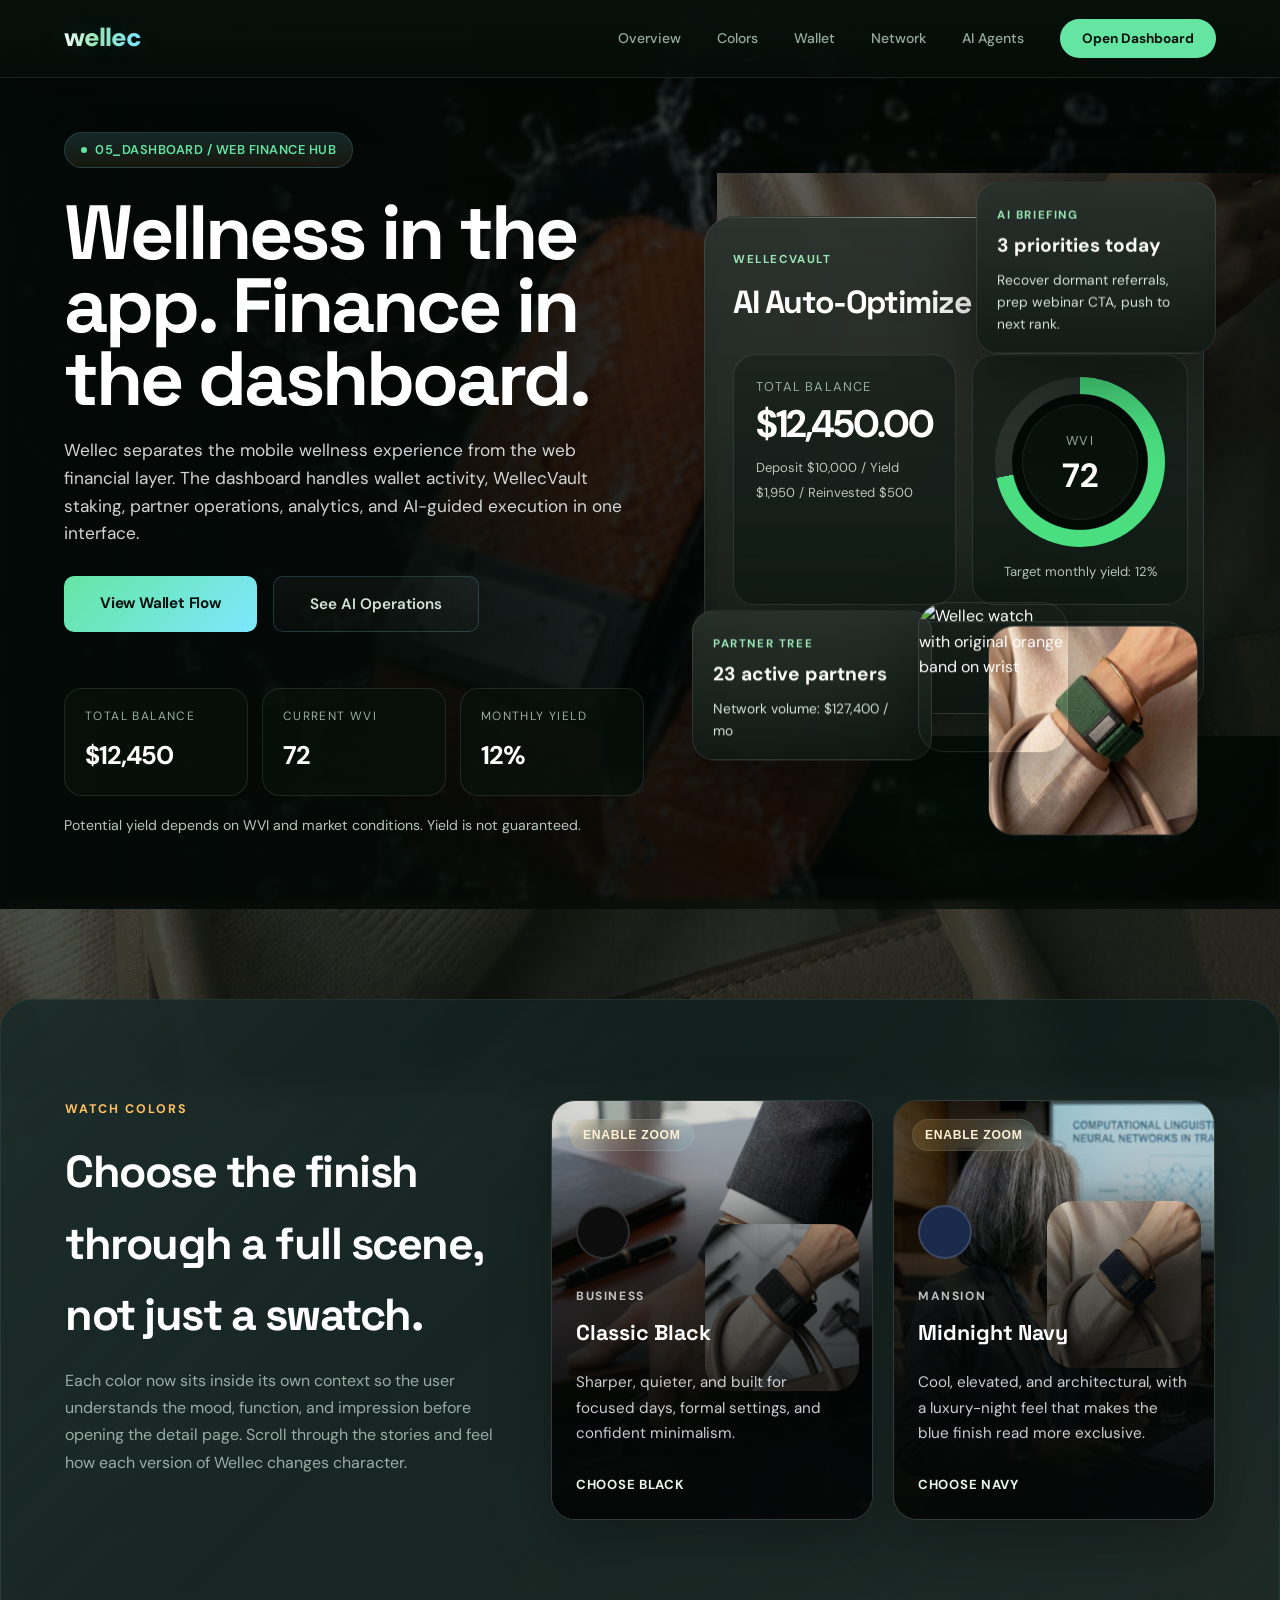
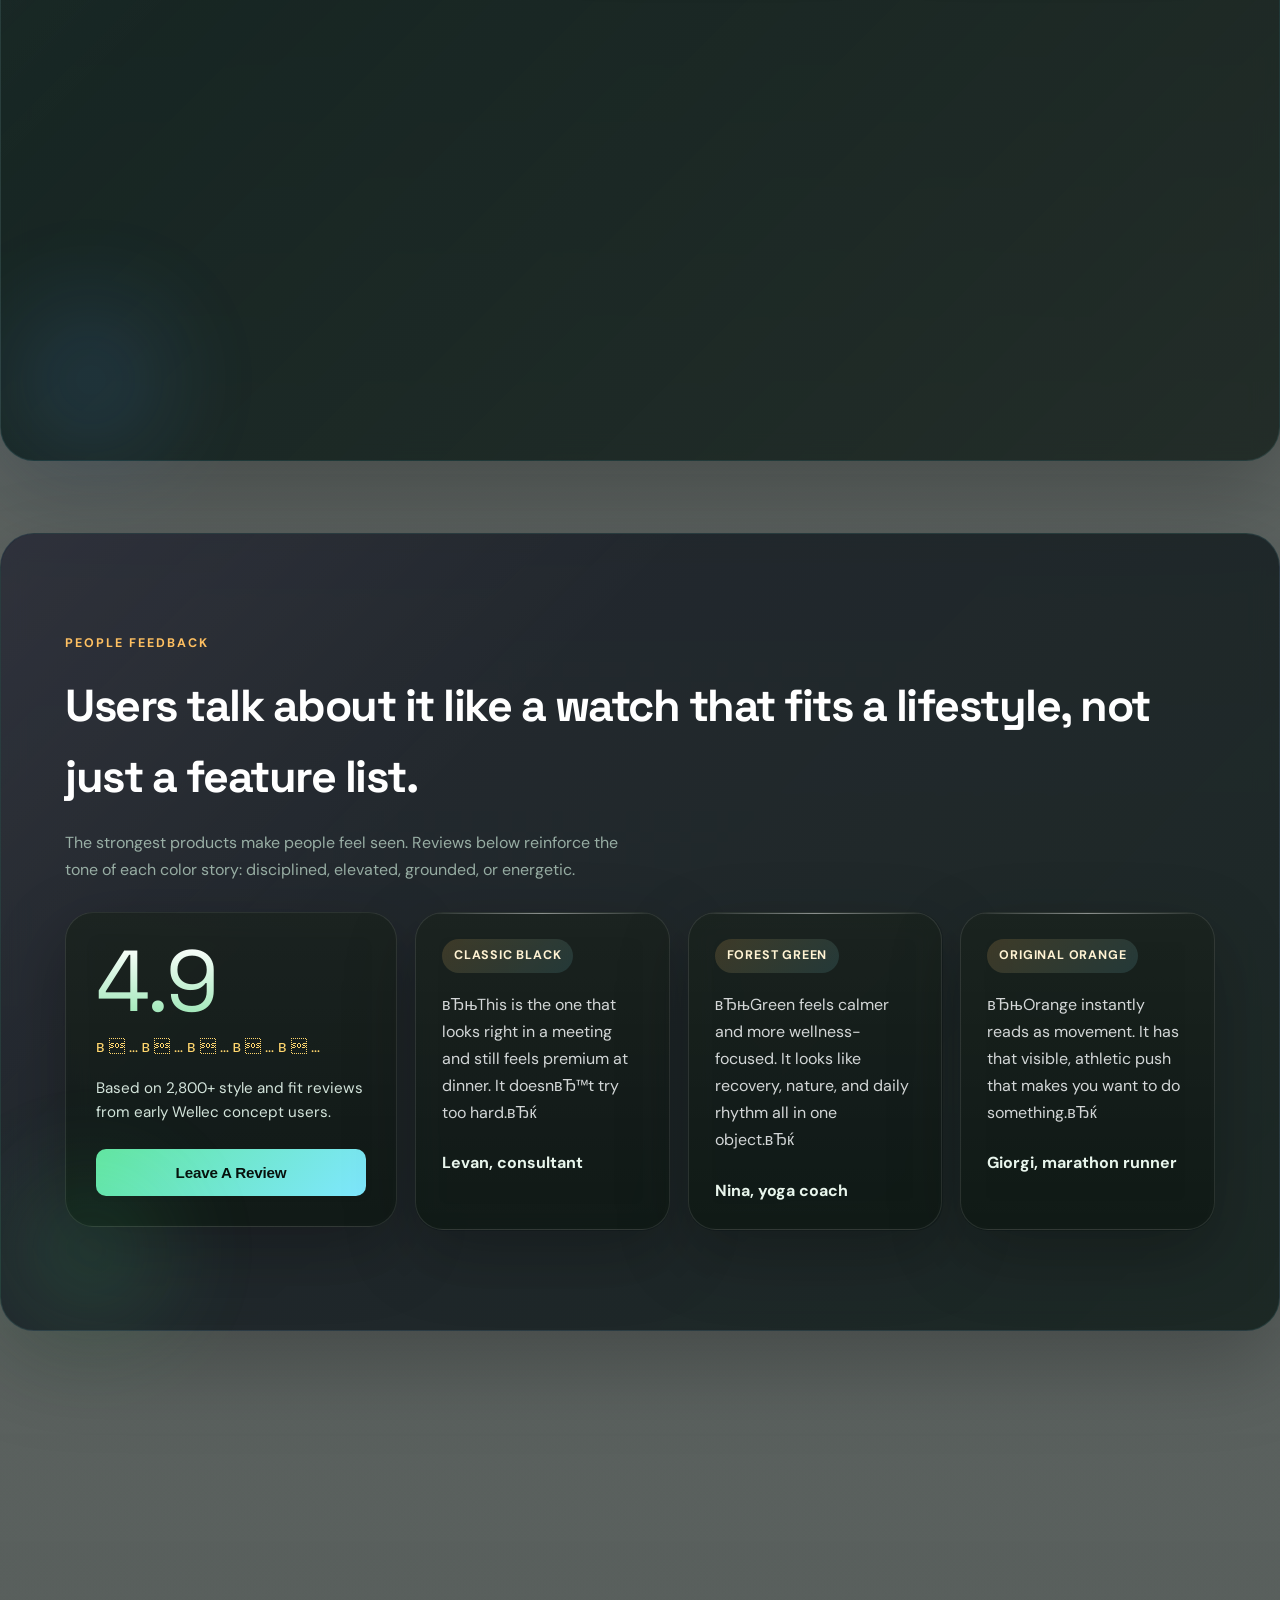
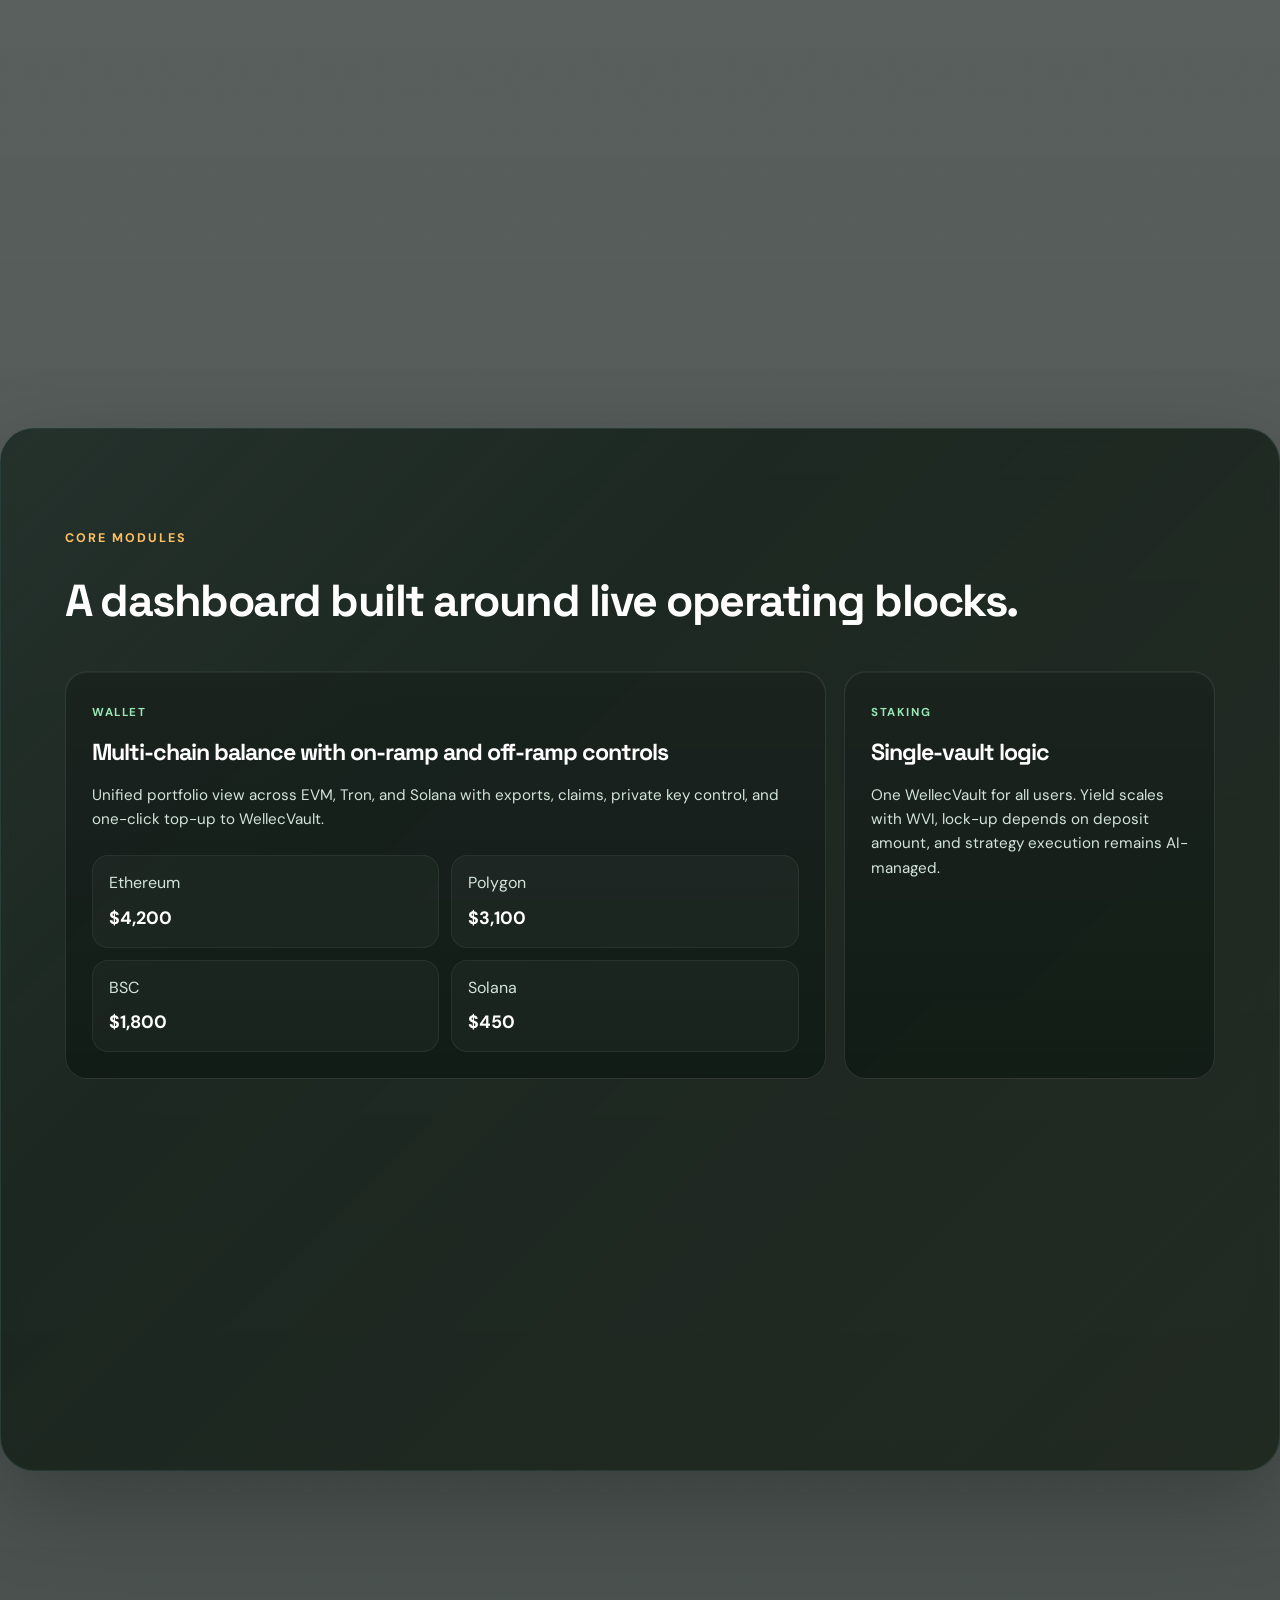
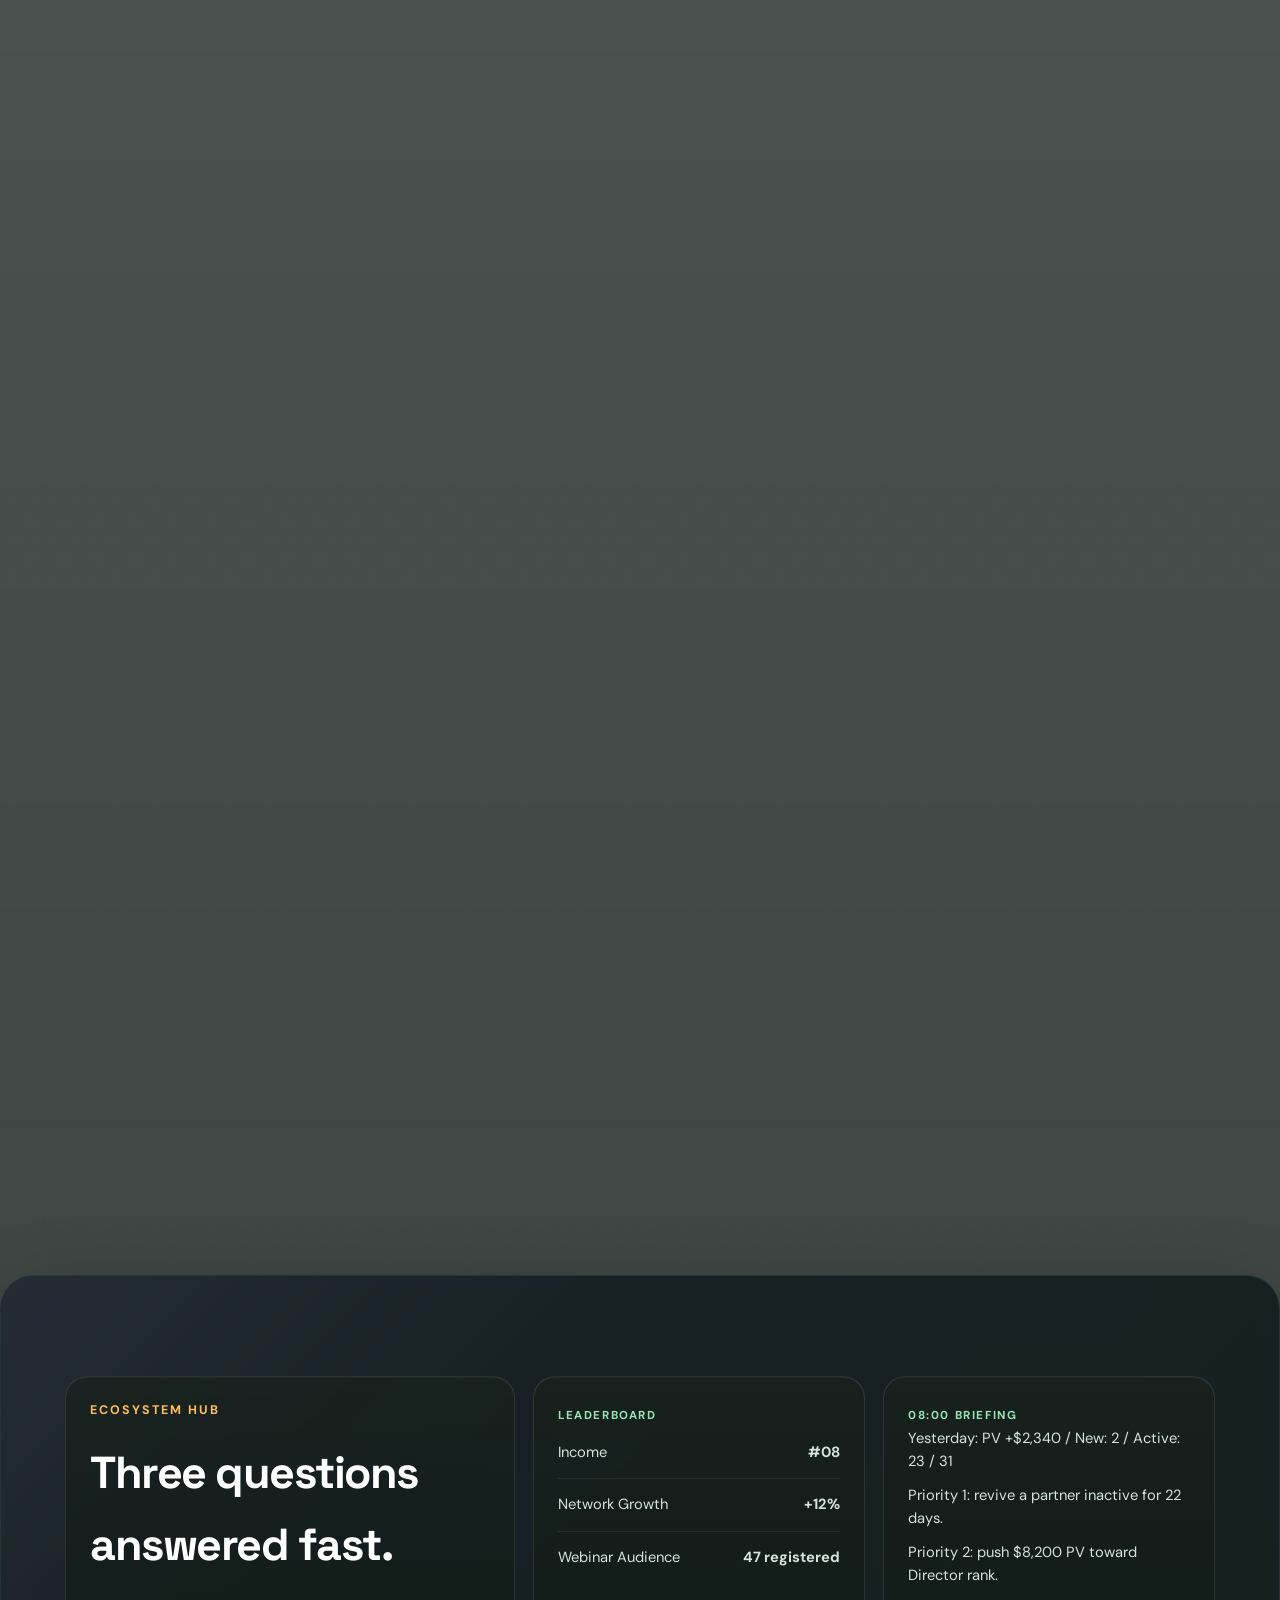
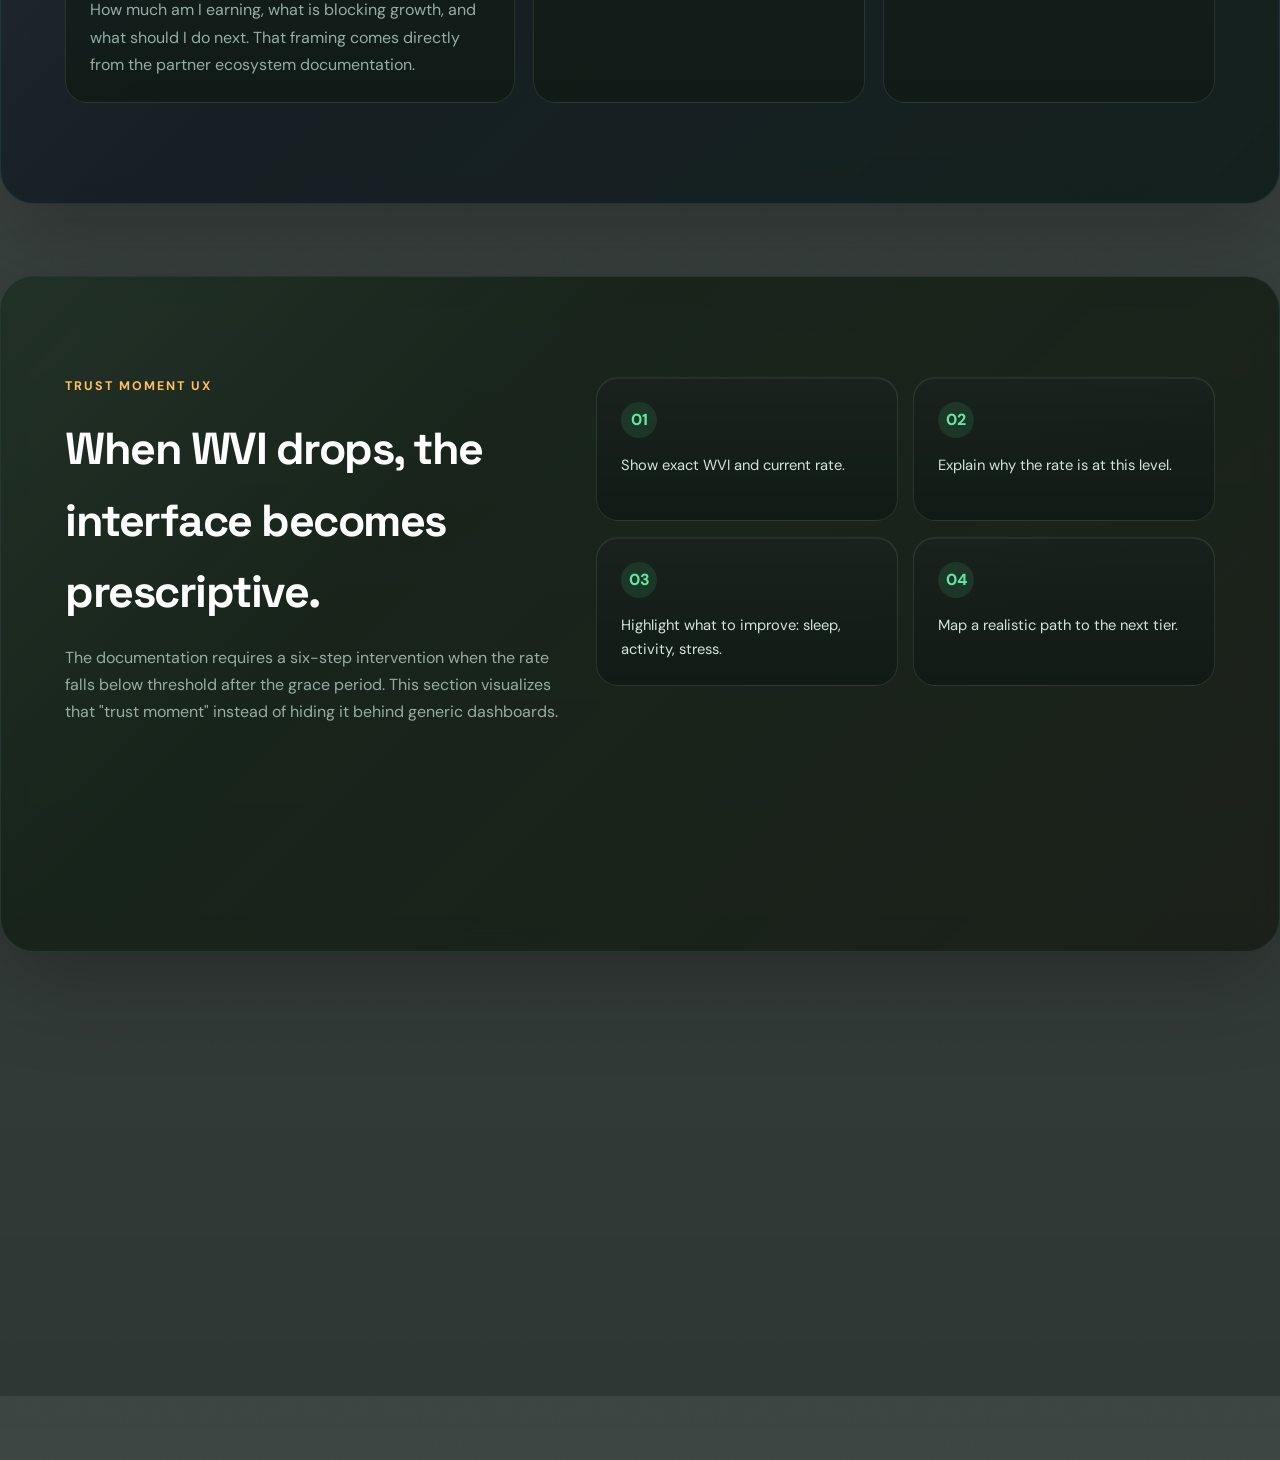
==== commit a8f3c196: "Rename branding to Wellec" ====
--- a/index.html
+++ b/index.html
@@ -3,14 +3,14 @@
 <head>
   <meta charset="UTF-8"/>
   <meta name="viewport" content="width=device-width, initial-scale=1.0"/>
-  <title>Wellex | Web Dashboard</title>
+  <title>Wellec | Web Dashboard</title>
   <link rel="stylesheet" href="css/style.css"/>
 </head>
 <body class="dashboard-home">
 <div class="page-photo-backdrop" aria-hidden="true"></div>
 
 <nav class="dashboard-nav">
-  <a class="nav-logo" href="index.html">wellex</a>
+  <a class="nav-logo" href="index.html">wellec</a>
   <div class="nav-links">
     <a href="#overview">Overview</a>
     <a href="#colors">Colors</a>
@@ -27,8 +27,8 @@
       <div class="hero-badge">05_DASHBOARD / WEB FINANCE HUB</div>
       <h1 class="dashboard-title">Wellness in the app. Finance in the dashboard.</h1>
       <p class="dashboard-sub">
-        Wellex separates the mobile wellness experience from the web financial layer. The dashboard handles
-        wallet activity, WellexVault staking, partner operations, analytics, and AI-guided execution in one interface.
+        Wellec separates the mobile wellness experience from the web financial layer. The dashboard handles
+        wallet activity, WellecVault staking, partner operations, analytics, and AI-guided execution in one interface.
       </p>
       <div class="hero-btns">
         <a href="#wallet" class="btn-primary">View Wallet Flow</a>
@@ -57,7 +57,7 @@
       <div class="glass-panel dashboard-preview-main">
         <div class="panel-head">
           <div>
-            <span class="eyebrow">WellexVault</span>
+            <span class="eyebrow">WellecVault</span>
             <h2>AI Auto-Optimize</h2>
           </div>
           <span class="status-pill">100% insured</span>
@@ -112,12 +112,12 @@
         <p>Recover dormant referrals, prep webinar CTA, push to next rank.</p>
       </div>
 
-      <div class="watch-photo-stack" aria-label="Wellex watch photography">
+      <div class="watch-photo-stack" aria-label="Wellec watch photography">
         <figure class="watch-photo-card watch-photo-card-main">
-          <img src="assets/forest-green.png" alt="Wellex watch with forest green band on wrist"/>
+          <img src="assets/forest-green.png" alt="Wellec watch with forest green band on wrist"/>
         </figure>
         <figure class="watch-photo-card watch-photo-card-side">
-          <img src="assets/wellex2.jpg" alt="Wellex watch with original orange band on wrist"/>
+          <img src="assets/wellec2.jpg" alt="Wellec watch with original orange band on wrist"/>
         </figure>
       </div>
     </div>
@@ -130,19 +130,19 @@
     <h2 class="section-title">Choose the finish through a full scene, not just a swatch.</h2>
     <p class="section-sub">
       Each color now sits inside its own context so the user understands the mood, function, and impression before opening the detail page.
-      Scroll through the stories and feel how each version of Wellex changes character.
+      Scroll through the stories and feel how each version of Wellec changes character.
     </p>
   </div>
   <div class="home-colors-grid">
     <a class="home-color-card aura-card zoom-card aura-business" href="product.html?color=classic-black" data-fit-launch="classic-black" data-zoom-image="assets/classic-black.png">
       <div class="aura-card-bg">
-        <img src="assets/businessman_black.png" alt="Business setting for the Classic Black Wellex watch"/>
+        <img src="assets/businessman_black.png" alt="Business setting for the Classic Black Wellec watch"/>
       </div>
       <button class="zoom-toggle" type="button" aria-pressed="false">Enable zoom</button>
       <div class="zoom-pane" aria-hidden="true"></div>
       <div class="aura-card-sheen" aria-hidden="true"></div>
       <div class="aura-card-watch">
-        <img src="assets/classic-black.png" alt="Classic Black Wellex watch"/>
+        <img src="assets/classic-black.png" alt="Classic Black Wellec watch"/>
       </div>
       <div class="aura-card-content">
         <div class="home-color-swatch" style="background:#0D0D0D"></div>
@@ -154,14 +154,14 @@
     </a>
     <a class="home-color-card aura-card zoom-card aura-navy" href="product.html?color=midnight-navy" data-fit-launch="midnight-navy" data-zoom-image="assets/navy.png">
       <div class="aura-card-bg">
-        <img src="assets/lecturer_watch.png" alt="Lecturer setting for the Midnight Navy Wellex watch"/>
+        <img src="assets/lecturer_watch.png" alt="Lecturer setting for the Midnight Navy Wellec watch"/>
       </div>
       <button class="zoom-toggle" type="button" aria-pressed="false">Enable zoom</button>
       <div class="zoom-pane" aria-hidden="true"></div>
       <div class="aura-card-sheen" aria-hidden="true"></div>
       <div class="aura-card-watch">
         <div class="variant-photo variant-photo-thumb variant-midnight-navy variant-photo-real">
-          <img src="assets/navy.png" alt="Midnight Navy Wellex watch"/>
+          <img src="assets/navy.png" alt="Midnight Navy Wellec watch"/>
         </div>
       </div>
       <div class="aura-card-content">
@@ -174,13 +174,13 @@
     </a>
     <a class="home-color-card aura-card zoom-card aura-forest" href="product.html?color=forest-green" data-fit-launch="forest-green" data-zoom-image="assets/forest-green.png">
       <div class="aura-card-bg">
-        <img src="assets/hiking_watch.png" alt="Hiking setting for the Forest Green Wellex watch"/>
+        <img src="assets/hiking_watch.png" alt="Hiking setting for the Forest Green Wellec watch"/>
       </div>
       <button class="zoom-toggle" type="button" aria-pressed="false">Enable zoom</button>
       <div class="zoom-pane" aria-hidden="true"></div>
       <div class="aura-card-sheen" aria-hidden="true"></div>
       <div class="aura-card-watch">
-        <img src="assets/forest-green.png" alt="Forest Green Wellex watch"/>
+        <img src="assets/forest-green.png" alt="Forest Green Wellec watch"/>
       </div>
       <div class="aura-card-content">
         <div class="home-color-swatch" style="background:#1A3D2B"></div>
@@ -192,13 +192,13 @@
     </a>
     <a class="home-color-card aura-card zoom-card aura-marathon" href="product.html?color=crimson-red" data-fit-launch="crimson-red" data-zoom-image="assets/orange.jpeg">
       <div class="aura-card-bg">
-        <img src="assets/marathon_watch.png" alt="Marathon setting for the orange Wellex watch"/>
+        <img src="assets/marathon_watch.png" alt="Marathon setting for the orange Wellec watch"/>
       </div>
       <button class="zoom-toggle" type="button" aria-pressed="false">Enable zoom</button>
       <div class="zoom-pane" aria-hidden="true"></div>
       <div class="aura-card-sheen" aria-hidden="true"></div>
       <div class="aura-card-watch">
-        <img src="assets/orange.jpeg" alt="Wellex watch with original orange band on wrist"/>
+        <img src="assets/orange.jpeg" alt="Wellec watch with original orange band on wrist"/>
       </div>
       <div class="aura-card-content">
         <div class="home-color-swatch" style="background:#7A1515"></div>
@@ -223,24 +223,24 @@
   <div class="reviews-shell">
     <div class="reviews-summary">
       <div class="reviews-score">4.9</div>
-      <div class="reviews-stars">★★★★★</div>
-      <p>Based on 2,800+ style and fit reviews from early Wellex concept users.</p>
+      <div class="reviews-stars">в…в…в…в…в…</div>
+      <p>Based on 2,800+ style and fit reviews from early Wellec concept users.</p>
       <button class="btn-primary review-open-btn" type="button" id="open-review-modal" onclick="document.getElementById('review-modal')?.classList.add('is-open'); document.getElementById('review-modal')?.setAttribute('aria-hidden','false'); document.body.style.overflow='hidden';">Leave A Review</button>
     </div>
     <div class="reviews-grid" id="reviews-grid">
       <article class="review-card">
         <span class="review-tag">Classic Black</span>
-        <p>“This is the one that looks right in a meeting and still feels premium at dinner. It doesn’t try too hard.”</p>
+        <p>вЂњThis is the one that looks right in a meeting and still feels premium at dinner. It doesnвЂ™t try too hard.вЂќ</p>
         <strong>Levan, consultant</strong>
       </article>
       <article class="review-card">
         <span class="review-tag">Forest Green</span>
-        <p>“Green feels calmer and more wellness-focused. It looks like recovery, nature, and daily rhythm all in one object.”</p>
+        <p>вЂњGreen feels calmer and more wellness-focused. It looks like recovery, nature, and daily rhythm all in one object.вЂќ</p>
         <strong>Nina, yoga coach</strong>
       </article>
       <article class="review-card">
         <span class="review-tag">Original Orange</span>
-        <p>“Orange instantly reads as movement. It has that visible, athletic push that makes you want to do something.”</p>
+        <p>вЂњOrange instantly reads as movement. It has that visible, athletic push that makes you want to do something.вЂќ</p>
         <strong>Giorgi, marathon runner</strong>
       </article>
     </div>
@@ -253,7 +253,7 @@
     <button class="review-modal-close" type="button" aria-label="Close review window" data-review-close onclick="document.getElementById('review-modal')?.classList.remove('is-open'); document.getElementById('review-modal')?.setAttribute('aria-hidden','true'); document.body.style.overflow='';">x</button>
     <div class="review-compose-head">
       <span class="review-compose-kicker">Leave A Review</span>
-      <h3>Rate the Wellex site experience.</h3>
+      <h3>Rate the Wellec site experience.</h3>
     </div>
     <form class="review-form" id="site-review-form">
       <label class="review-field">
@@ -263,11 +263,11 @@
       <label class="review-field">
         <span>Your rating</span>
         <div class="review-stars-input" id="review-stars-input" role="radiogroup" aria-label="Site rating">
-          <button type="button" class="review-star-button" data-rating="1" aria-label="Rate 1 star">★</button>
-          <button type="button" class="review-star-button" data-rating="2" aria-label="Rate 2 stars">★</button>
-          <button type="button" class="review-star-button" data-rating="3" aria-label="Rate 3 stars">★</button>
-          <button type="button" class="review-star-button" data-rating="4" aria-label="Rate 4 stars">★</button>
-          <button type="button" class="review-star-button" data-rating="5" aria-label="Rate 5 stars">★</button>
+          <button type="button" class="review-star-button" data-rating="1" aria-label="Rate 1 star">в…</button>
+          <button type="button" class="review-star-button" data-rating="2" aria-label="Rate 2 stars">в…</button>
+          <button type="button" class="review-star-button" data-rating="3" aria-label="Rate 3 stars">в…</button>
+          <button type="button" class="review-star-button" data-rating="4" aria-label="Rate 4 stars">в…</button>
+          <button type="button" class="review-star-button" data-rating="5" aria-label="Rate 5 stars">в…</button>
         </div>
         <input type="hidden" id="review-rating" name="rating" value="5">
       </label>
@@ -316,7 +316,7 @@
       <h3>Finance and partner operations</h3>
       <ul>
         <li>Wallet, deposit, withdrawal, claims</li>
-        <li>WellexVault staking and yield analytics</li>
+        <li>WellecVault staking and yield analytics</li>
         <li>MLM tree, AI agents, admin controls</li>
       </ul>
     </article>
@@ -330,7 +330,7 @@
     <article class="module-card featured">
       <span class="eyebrow">Wallet</span>
       <h3>Multi-chain balance with on-ramp and off-ramp controls</h3>
-      <p>Unified portfolio view across EVM, Tron, and Solana with exports, claims, private key control, and one-click top-up to WellexVault.</p>
+      <p>Unified portfolio view across EVM, Tron, and Solana with exports, claims, private key control, and one-click top-up to WellecVault.</p>
       <div class="chain-grid">
         <div>Ethereum <strong>$4,200</strong></div>
         <div>Polygon <strong>$3,100</strong></div>
@@ -341,7 +341,7 @@
     <article class="module-card">
       <span class="eyebrow">Staking</span>
       <h3>Single-vault logic</h3>
-      <p>One WellexVault for all users. Yield scales with WVI, lock-up depends on deposit amount, and strategy execution remains AI-managed.</p>
+      <p>One WellecVault for all users. Yield scales with WVI, lock-up depends on deposit amount, and strategy execution remains AI-managed.</p>
     </article>
     <article class="module-card" id="network">
       <span class="eyebrow">Partner Network</span>
@@ -361,16 +361,16 @@
     <div class="section-label">Product Appeal</div>
     <h2 class="section-title">The dashboard sells the outcome. The watch sells the desire.</h2>
     <p class="section-sub">
-      Wellex needs both sides on the page: a credible financial operating layer and a physical product that looks premium,
+      Wellec needs both sides on the page: a credible financial operating layer and a physical product that looks premium,
       wearable, and distinctive. These visuals give the concept more pull without breaking the dashboard direction.
     </p>
   </div>
   <div class="desirability-gallery">
     <figure class="desirability-shot large">
-      <img src="assets/forest-green.png" alt="Lifestyle photo of Wellex watch with forest green band"/>
+      <img src="assets/forest-green.png" alt="Lifestyle photo of Wellec watch with forest green band"/>
     </figure>
     <figure class="desirability-shot">
-      <img src="assets/classic-black.png" alt="Lifestyle photo of Wellex watch with classic black band"/>
+      <img src="assets/classic-black.png" alt="Lifestyle photo of Wellec watch with classic black band"/>
     </figure>
   </div>
 </section>
@@ -452,7 +452,7 @@
   <div class="closing-shell">
     <div>
       <span class="eyebrow">Documentation-Aligned Concept</span>
-      <h2>Wellex web platform for participation management, partner network, AI agents, and analytics.</h2>
+      <h2>Wellec web platform for participation management, partner network, AI agents, and analytics.</h2>
     </div>
     <a href="#overview" class="btn-primary">Back to Top</a>
   </div>
@@ -461,12 +461,12 @@
 <div class="fit-finder-modal" id="fit-finder-modal" aria-hidden="true">
   <div class="fit-finder-backdrop" data-fit-close></div>
   <div class="fit-finder-dialog">
-    <button class="fit-finder-close" type="button" aria-label="Close fit finder" data-fit-close>×</button>
+    <button class="fit-finder-close" type="button" aria-label="Close fit finder" data-fit-close>Г—</button>
     <div class="fit-finder-hero">
       <div class="fit-kicker">5-Second Fit Finder</div>
-      <h2 id="fit-title">Pick your energy. We’ll match your watch.</h2>
+      <h2 id="fit-title">Pick your energy. WeвЂ™ll match your watch.</h2>
       <p id="fit-subtitle">
-        Four quick picks. No boring form. Just enough personality data to tell you which Wellex color actually feels like you.
+        Four quick picks. No boring form. Just enough personality data to tell you which Wellec color actually feels like you.
       </p>
       <div class="fit-meta-row">
         <div class="fit-chip" id="fit-target-chip">Focus: Open match</div>
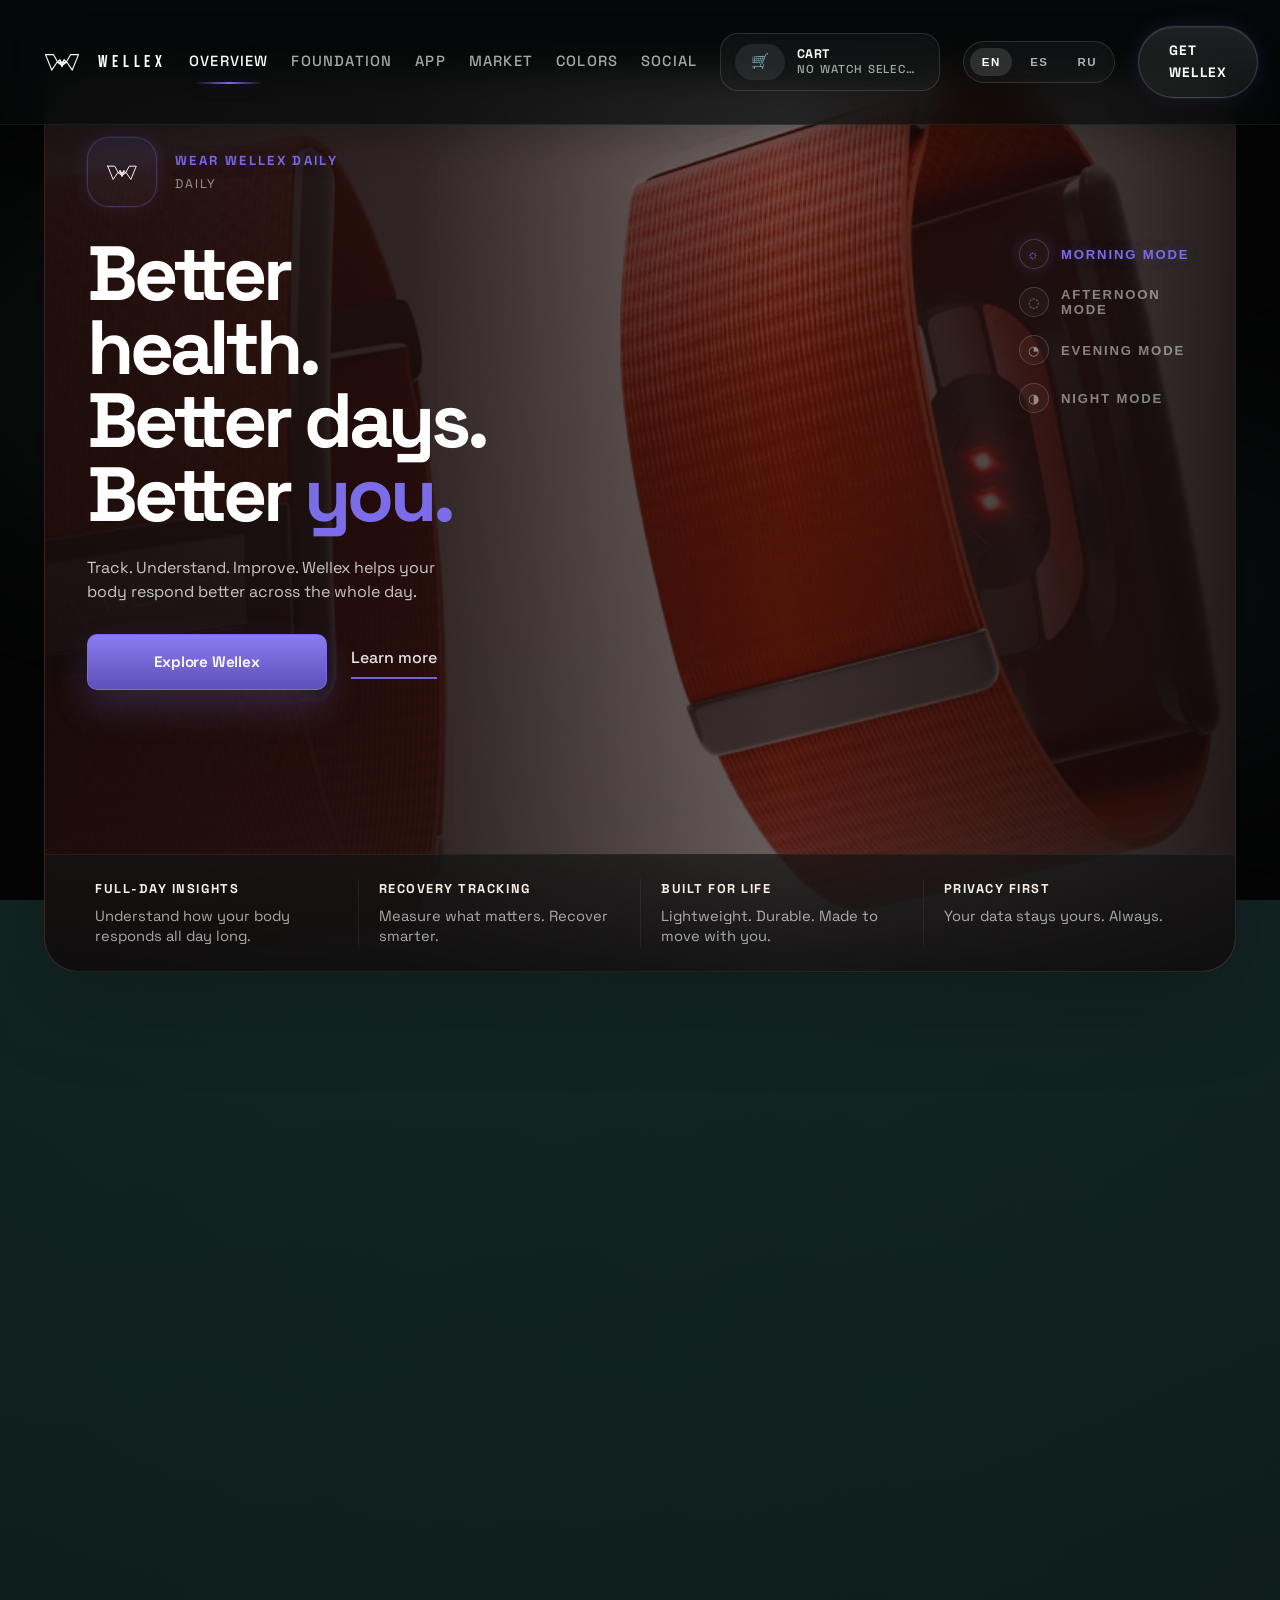
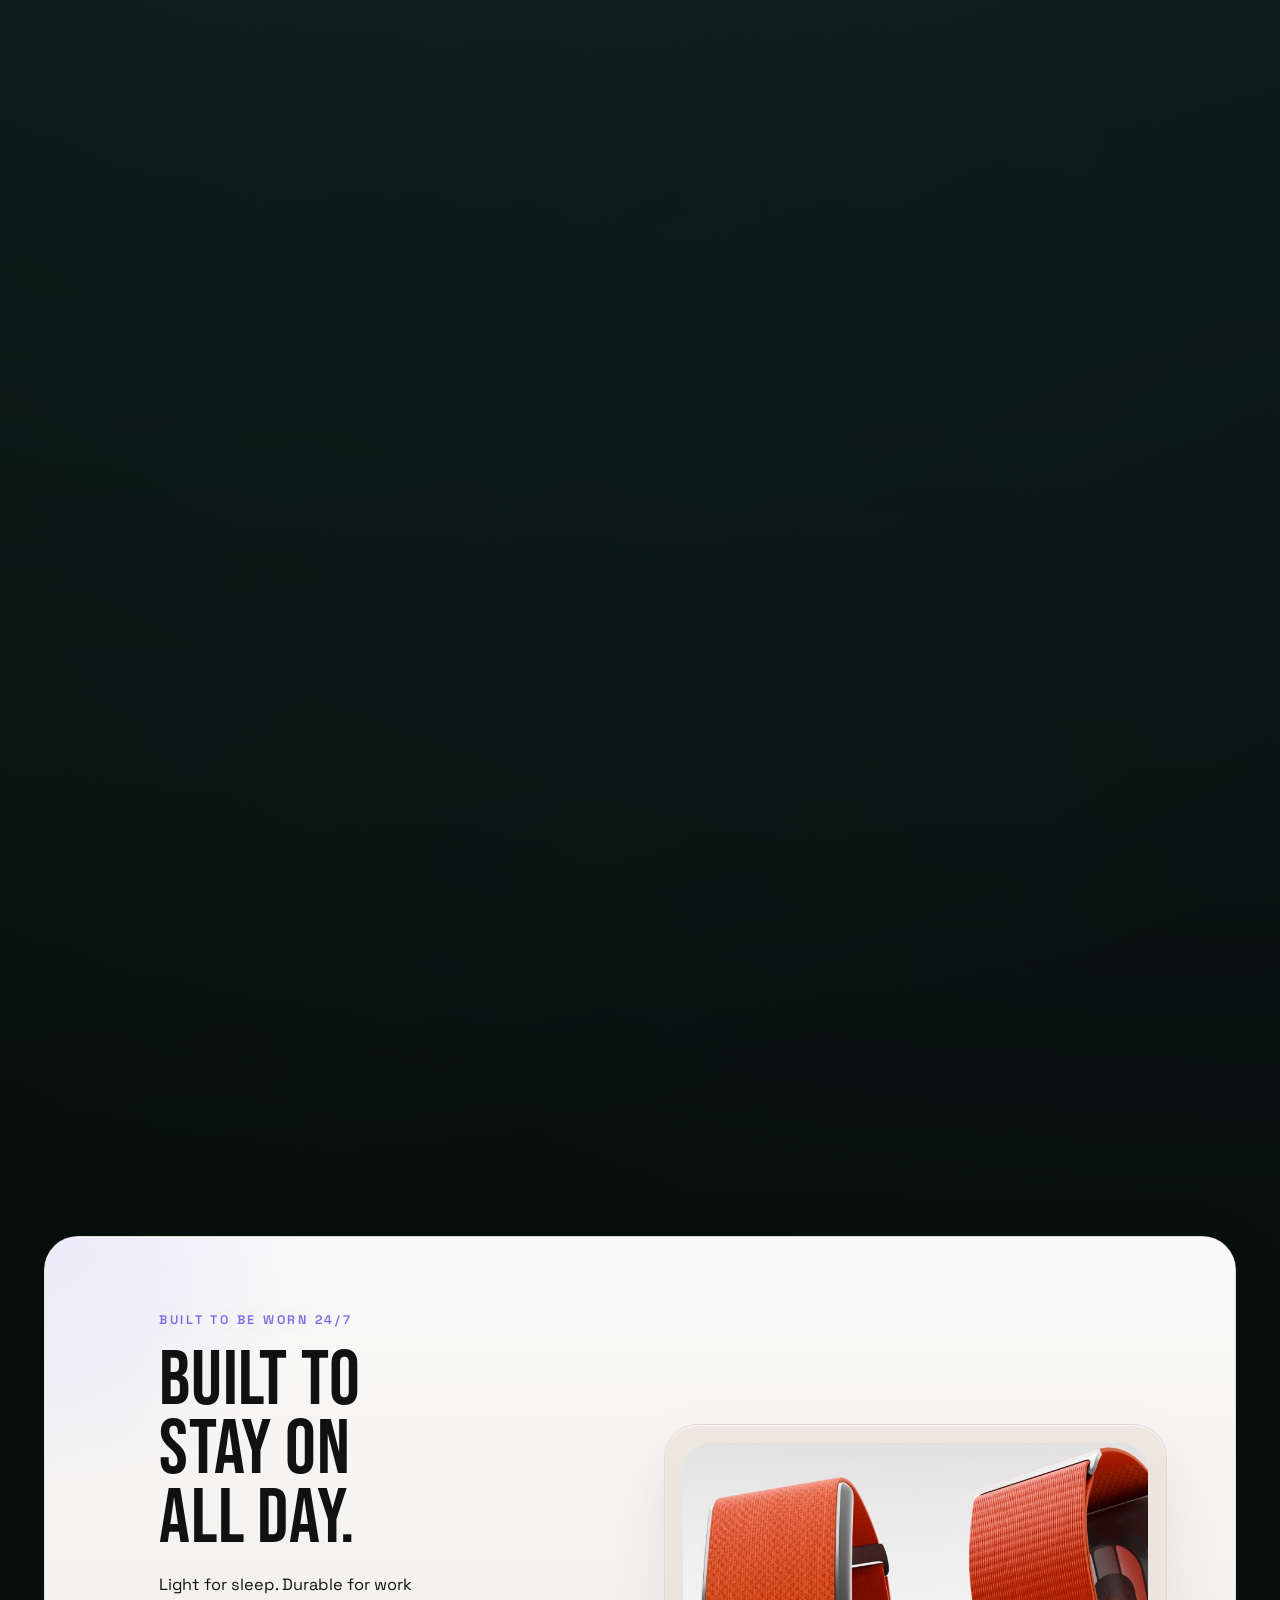
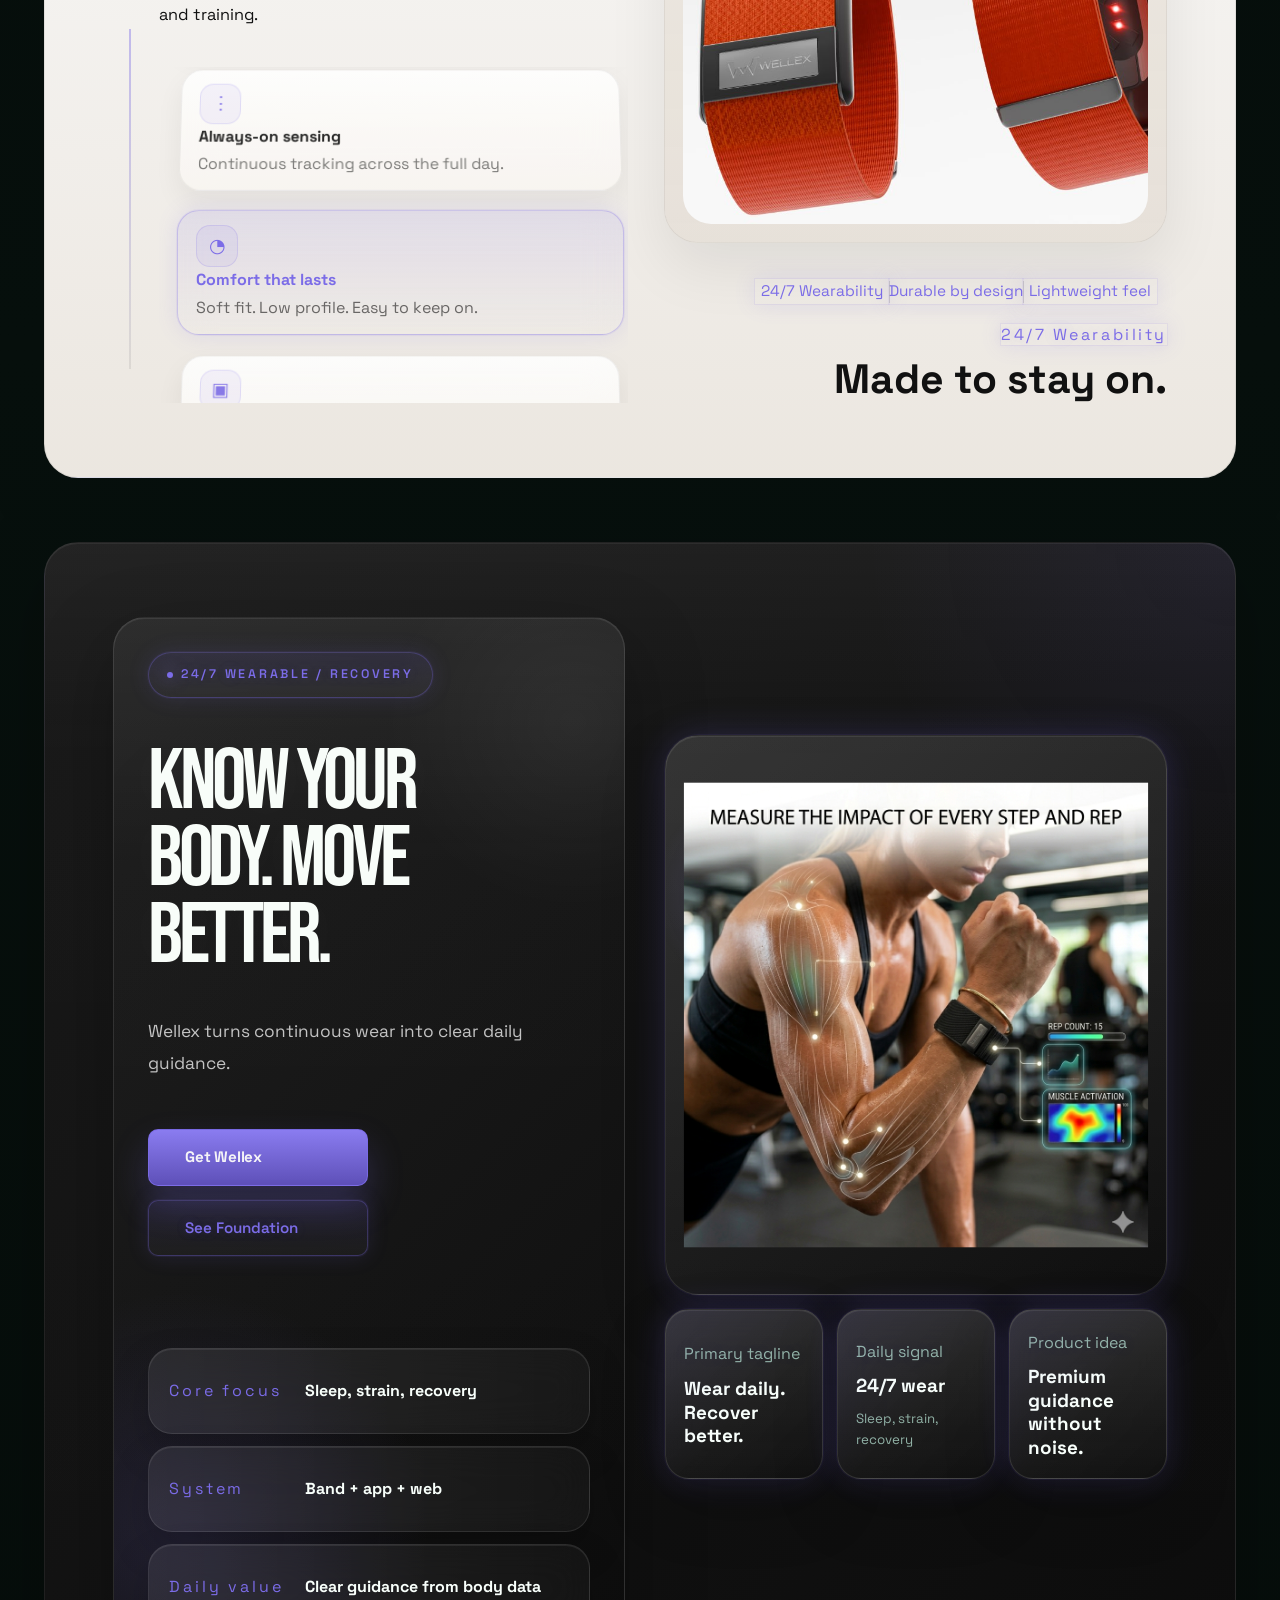
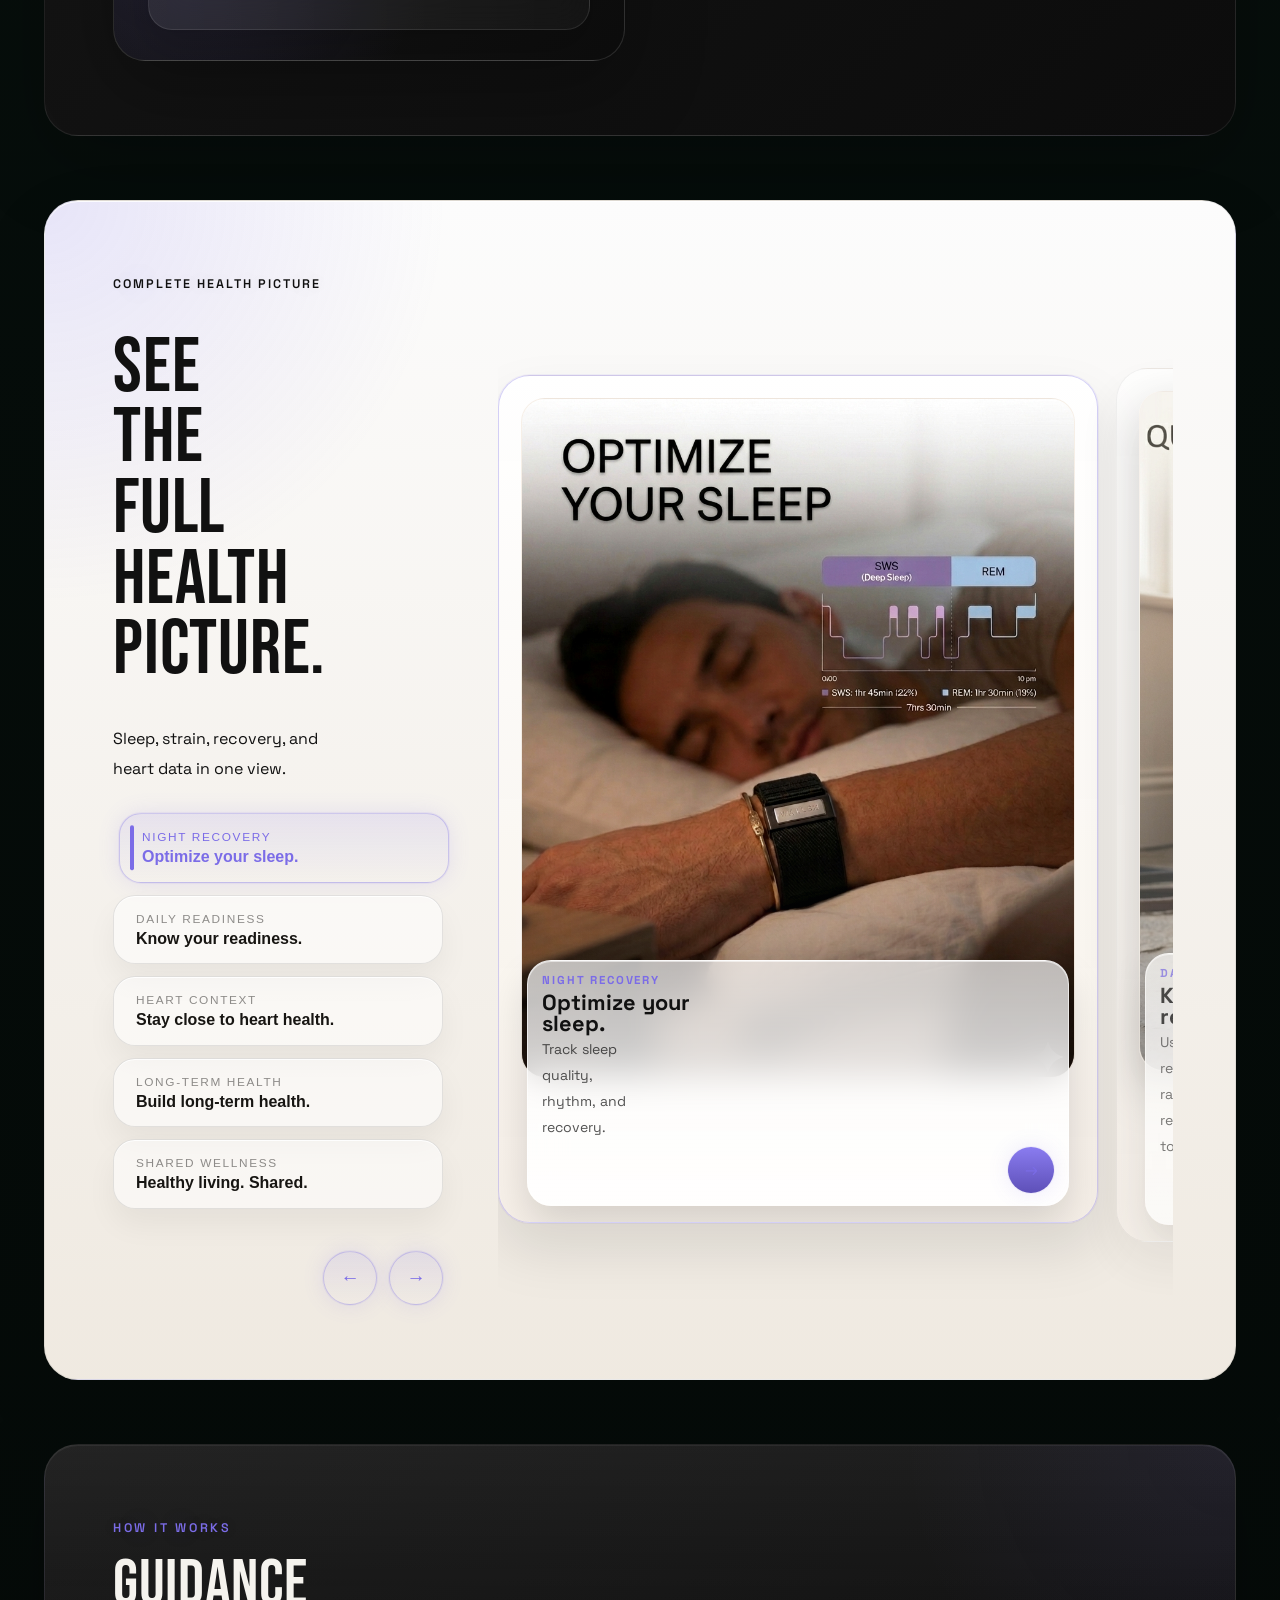
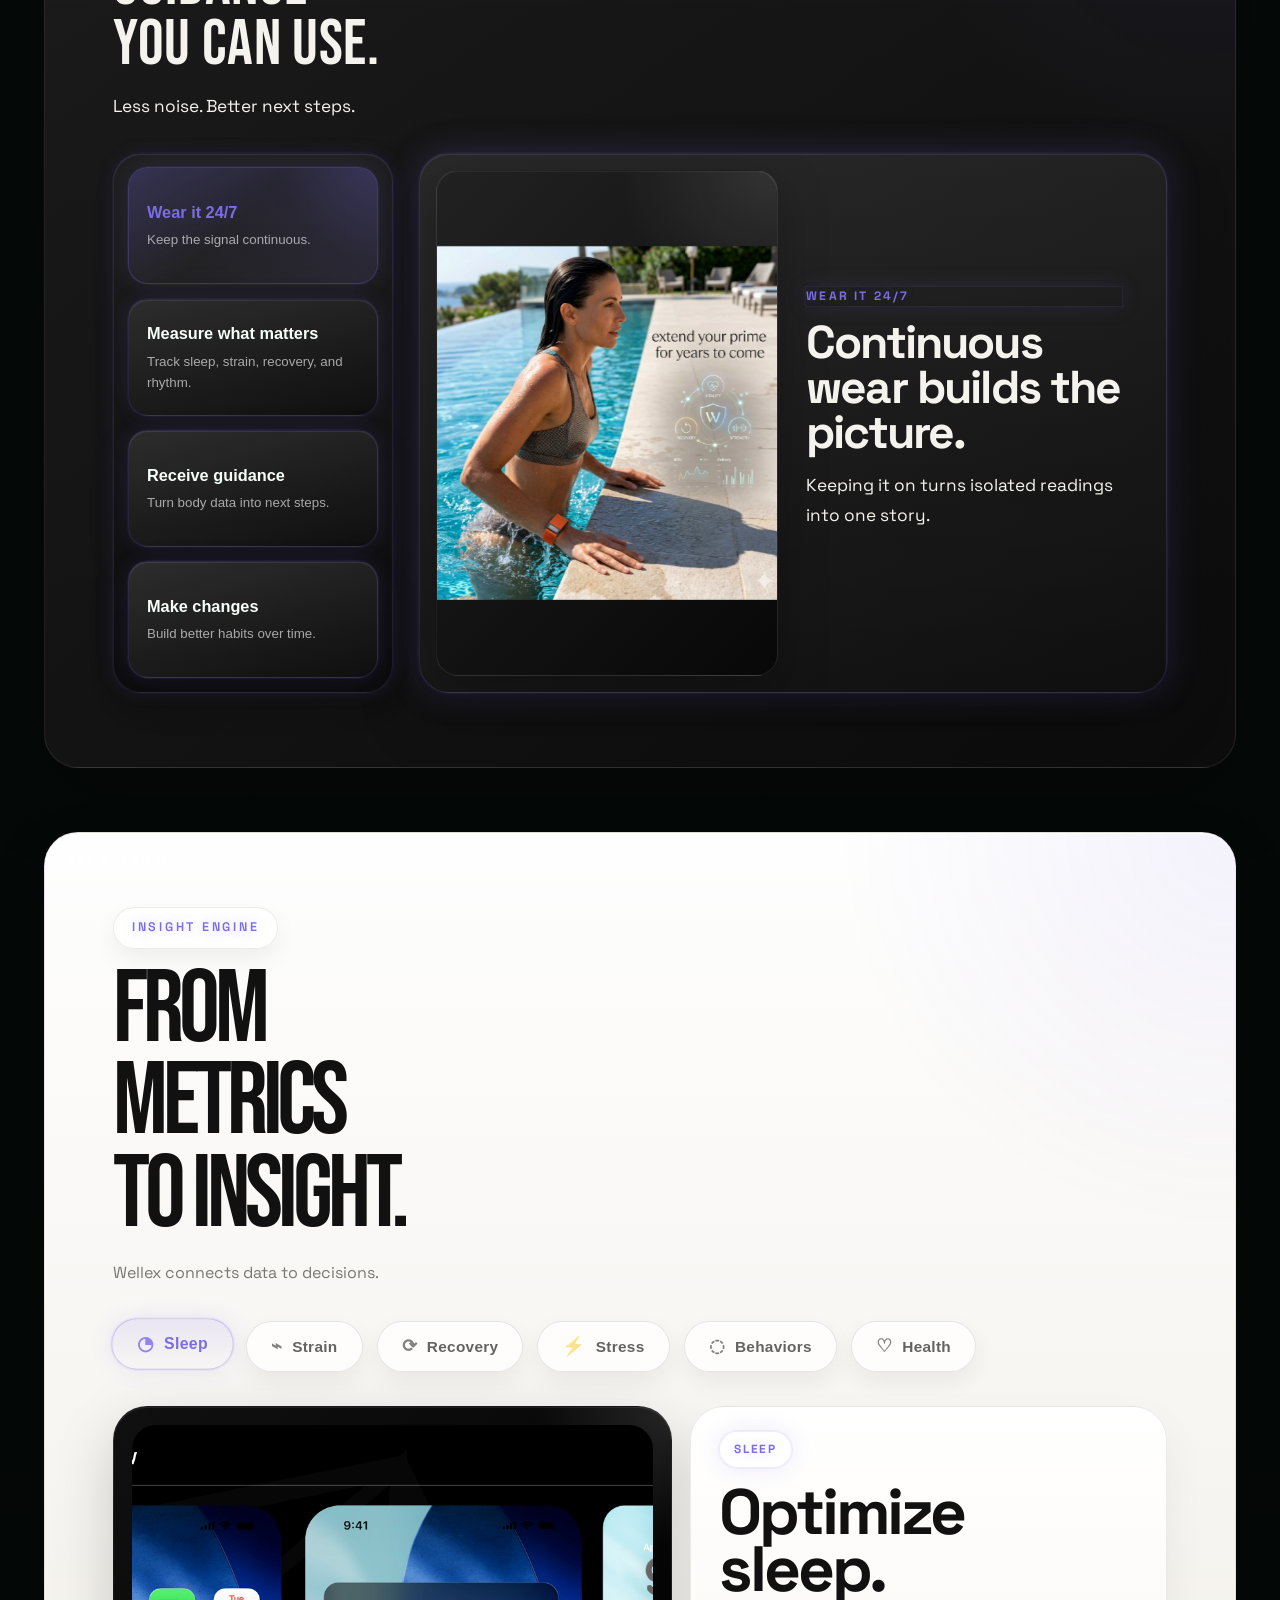
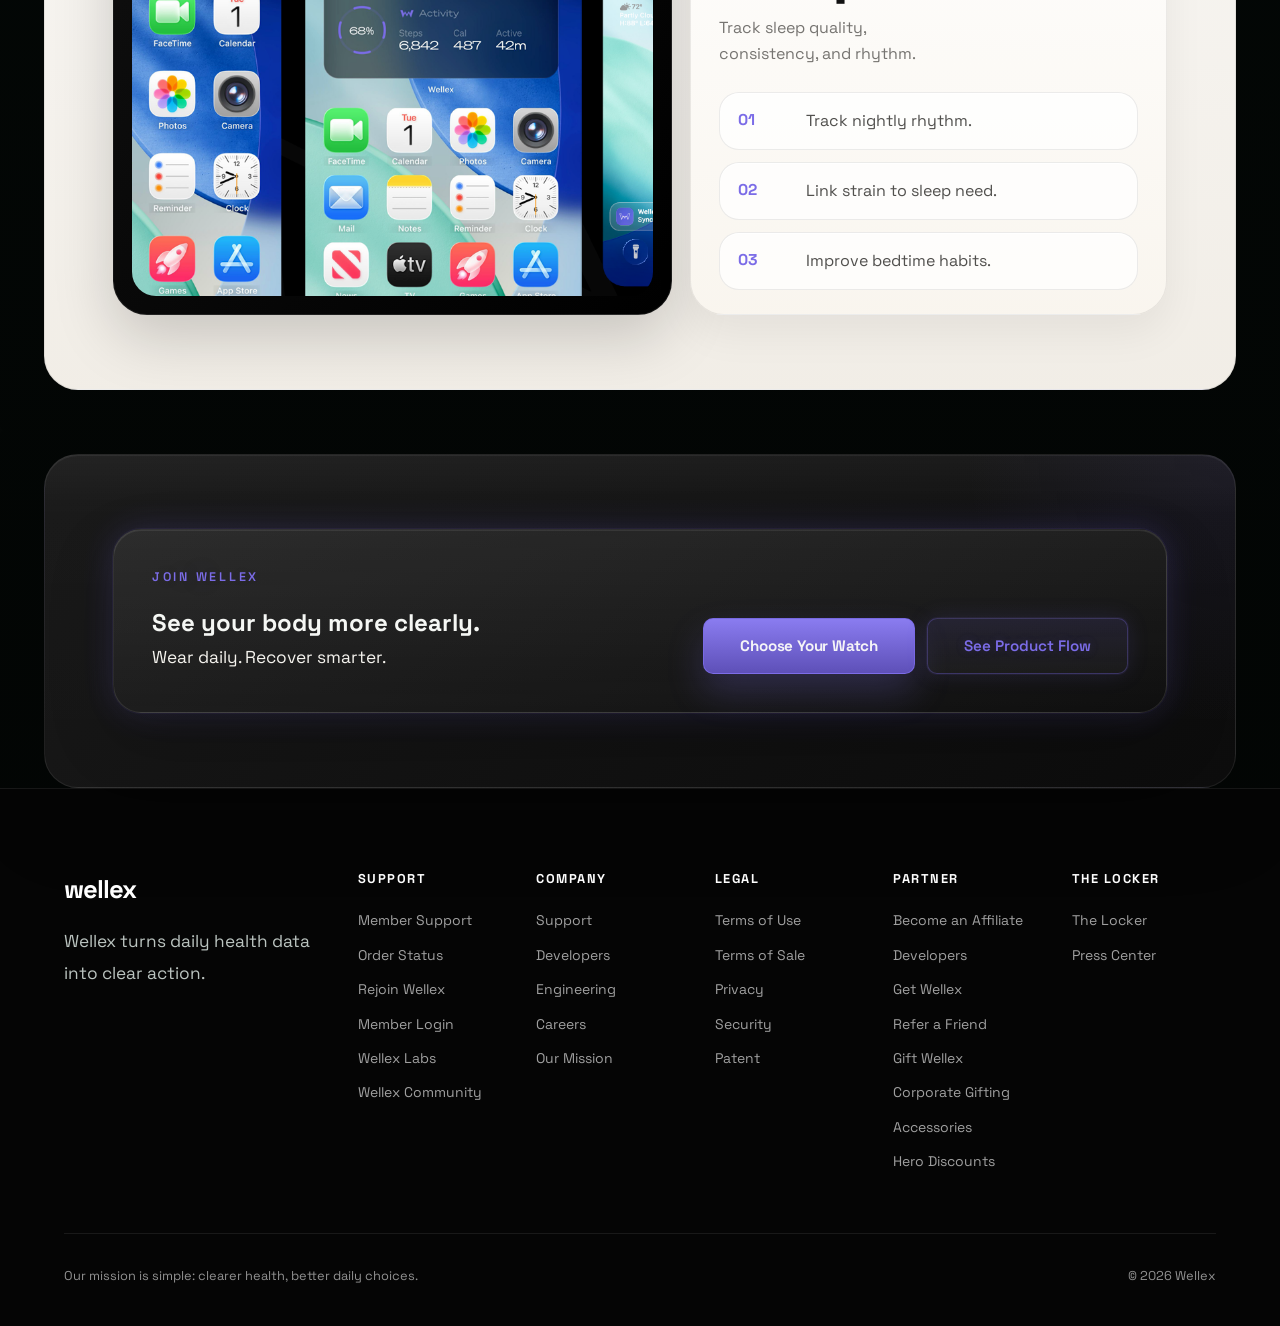
==== commit 343cee47: "Update Wellex website" ====
--- a/index.html
+++ b/index.html
@@ -1,504 +1,545 @@
 <!DOCTYPE html>
 <html lang="en">
 <head>
-  <meta charset="UTF-8"/>
-  <meta name="viewport" content="width=device-width, initial-scale=1.0"/>
-  <title>Wellec | Web Dashboard</title>
-  <link rel="stylesheet" href="css/style.css"/>
+  <meta charset="UTF-8">
+  <meta name="viewport" content="width=device-width, initial-scale=1.0">
+  <title>Wellex | Overview</title>
+  <link rel="stylesheet" href="css/style.css">
 </head>
-<body class="dashboard-home">
-<div class="page-photo-backdrop" aria-hidden="true"></div>
-
-<nav class="dashboard-nav">
-  <a class="nav-logo" href="index.html">wellec</a>
-  <div class="nav-links">
-    <a href="#overview">Overview</a>
-    <a href="#colors">Colors</a>
-    <a href="#wallet">Wallet</a>
-    <a href="#network">Network</a>
-    <a href="#ai">AI Agents</a>
-    <a href="#trust" class="nav-account">Open Dashboard</a>
-  </div>
-</nav>
-
-<section class="dashboard-hero" id="overview">
-  <div class="dashboard-hero-shell">
-    <div class="dashboard-hero-copy">
-      <div class="hero-badge">05_DASHBOARD / WEB FINANCE HUB</div>
-      <h1 class="dashboard-title">Wellness in the app. Finance in the dashboard.</h1>
-      <p class="dashboard-sub">
-        Wellec separates the mobile wellness experience from the web financial layer. The dashboard handles
-        wallet activity, WellecVault staking, partner operations, analytics, and AI-guided execution in one interface.
-      </p>
+<body class="dashboard-home whoop-home">
+<div class="page-photo-backdrop" aria-hidden="true">
+  <img src="assets/wellex_front_back.jpg" alt="">
+</div>
+
+<header data-shared-header data-active-page="overview"></header>
+
+<section class="section watch-story-stage" id="overview">
+  <div class="watch-story-pin">
+    <div class="watch-story-media-shell">
+      <video class="watch-story-video" autoplay muted loop playsinline poster="assets/wellex_front_back.jpg" data-ambient-video>
+        <source src="assets/wellex_watch_video.mp4" type="video/mp4">
+      </video>
+      <div class="watch-story-overlay"></div>
+      <div class="watch-story-hero-copy">
+        <div class="watch-story-hero-kicker">
+          <span class="watch-story-hero-mark">
+            <img src="assets/wellex-logo-mark.svg" alt="">
+          </span>
+          <div>
+            <span>Wear Wellex Daily</span>
+            <small>Daily</small>
+          </div>
+        </div>
+        <h1 class="watch-story-hero-title">Better health.<br>Better days.<br>Better <em>you.</em></h1>
+        <p class="watch-story-hero-sub">Track. Understand. Improve. Wellex helps your body respond better across the whole day.</p>
+        <div class="watch-story-hero-actions">
+          <a href="product.html?color=classic-black" class="btn-primary">Explore Wellex</a>
+          <a href="#complete-health" class="watch-story-link">Learn more</a>
+        </div>
+      </div>
+      <div class="watch-story-logo">
+        <img src="assets/wellex-logo-mark.svg" alt="Wellex logo">
+      </div>
+      <div class="watch-story-caption">
+        <span>WEAR WELLEX DAILY</span>
+        <strong>Health clarity for every hour.</strong>
+      </div>
+      <div class="watch-story-day-rail" aria-label="Day phases">
+        <button class="watch-story-day is-active" type="button" data-day-phase="morning" aria-pressed="true">
+          <span class="watch-story-day-dot">☼</span>
+          <strong>Morning Mode</strong>
+        </button>
+        <button class="watch-story-day" type="button" data-day-phase="afternoon" aria-pressed="false">
+          <span class="watch-story-day-dot">◌</span>
+          <strong>Afternoon Mode</strong>
+        </button>
+        <button class="watch-story-day" type="button" data-day-phase="evening" aria-pressed="false">
+          <span class="watch-story-day-dot">◔</span>
+          <strong>Evening Mode</strong>
+        </button>
+        <button class="watch-story-day" type="button" data-day-phase="night" aria-pressed="false">
+          <span class="watch-story-day-dot">◑</span>
+          <strong>Night Mode</strong>
+        </button>
+      </div>
+      <div class="watch-story-rail">
+        <article class="watch-story-card" data-story-tone="focus" data-story-index="0">
+          <div class="section-label">01 / Daily Wear</div>
+          <div class="watch-story-card-visual watch-story-visual-wear">
+            <div class="watch-story-visual-metric">
+              <span>Wear Time</span>
+              <strong>24/7</strong>
+            </div>
+            <div class="watch-story-visual-bars" aria-hidden="true">
+              <span style="height: 52%"></span>
+              <span style="height: 68%"></span>
+              <span style="height: 80%"></span>
+              <span style="height: 92%"></span>
+            </div>
+          </div>
+          <h2 class="section-title">Wear daily. Know more.</h2>
+          <p class="section-sub">Daily wear reveals the full picture.</p>
+          <div class="watch-story-card-foot">
+            <span>Full-day signal</span>
+            <strong>Wear > Read > Decide</strong>
+          </div>
+        </article>
+        <article class="watch-story-card" data-story-tone="sensor" data-story-index="1">
+          <div class="section-label">02 / Stronger Habits</div>
+          <div class="watch-story-card-visual watch-story-visual-habits">
+            <div class="watch-story-visual-chip is-on">Sleep</div>
+            <div class="watch-story-visual-chip is-on">Move</div>
+            <div class="watch-story-visual-chip">Hydrate</div>
+            <div class="watch-story-visual-chip is-on">Recover</div>
+          </div>
+          <h2 class="section-title">Consistency makes it useful.</h2>
+          <p class="section-sub">Health data works best when wear becomes routine.</p>
+          <div class="watch-story-card-foot">
+            <span>Habit value</span>
+            <strong>Consistency compounds</strong>
+          </div>
+        </article>
+        <article class="watch-story-card" data-story-tone="band" data-story-index="2">
+          <div class="section-label">03 / Full-Day Read</div>
+          <div class="watch-story-card-visual watch-story-visual-day">
+            <div class="watch-story-visual-line" aria-hidden="true">
+              <span></span>
+            </div>
+            <div class="watch-story-visual-timeline">
+              <span>AM</span>
+              <span>NOON</span>
+              <span>PM</span>
+              <span>NIGHT</span>
+            </div>
+          </div>
+          <h2 class="section-title">See the whole day.</h2>
+          <p class="section-sub">Track how strain, calm, and recovery connect.</p>
+          <div class="watch-story-card-foot">
+            <span>Body context</span>
+            <strong>Morning to night</strong>
+          </div>
+        </article>
+        <article class="watch-story-card is-active" data-story-tone="system" data-story-index="3">
+          <div class="section-label">04 / Better Decisions</div>
+          <div class="watch-story-card-visual watch-story-visual-decisions">
+            <div class="watch-story-visual-arrow" aria-hidden="true"></div>
+            <div class="watch-story-visual-decision-copy">
+              <span>Readiness</span>
+              <strong>Train / Recover</strong>
+            </div>
+          </div>
+          <h2 class="section-title">Turn data into better choices.</h2>
+          <p class="section-sub">Know when to push, recover, and reset.</p>
+          <div class="watch-story-card-foot">
+            <span>Better decisions</span>
+            <strong>Clear choices. Better outcomes.</strong>
+          </div>
+        </article>
+      </div>
+      <div class="watch-story-benefits" aria-label="Wellex benefits">
+        <div class="watch-story-benefit">
+          <span>Full-Day Insights</span>
+          <p>Understand how your body responds all day long.</p>
+        </div>
+        <div class="watch-story-benefit">
+          <span>Recovery Tracking</span>
+          <p>Measure what matters. Recover smarter.</p>
+        </div>
+        <div class="watch-story-benefit">
+          <span>Built For Life</span>
+          <p>Lightweight. Durable. Made to move with you.</p>
+        </div>
+        <div class="watch-story-benefit">
+          <span>Privacy First</span>
+          <p>Your data stays yours. Always.</p>
+        </div>
+      </div>
+    </div>
+  </div>
+</section>
+
+<section class="section wear-all-day-section">
+  <div class="wear-all-day-copy">
+    <div class="section-label">Built To Be Worn 24/7</div>
+    <h2 class="section-title">Built to stay on all day.</h2>
+    <p class="section-sub">Light for sleep. Durable for work and training.</p>
+    <div class="wear-all-day-points">
+      <div class="wear-point" data-wear-point="0">
+        <span class="wear-point-icon" aria-hidden="true">⌁</span>
+        <strong>Zero distractions</strong>
+        <span>Low-noise design for all-day wear.</span>
+      </div>
+      <div class="wear-point is-active" data-wear-point="1">
+        <span class="wear-point-icon" aria-hidden="true">⋮</span>
+        <strong>Always-on sensing</strong>
+        <span>Continuous tracking across the full day.</span>
+      </div>
+      <div class="wear-point" data-wear-point="2">
+        <span class="wear-point-icon" aria-hidden="true">◔</span>
+        <strong>Comfort that lasts</strong>
+        <span>Soft fit. Low profile. Easy to keep on.</span>
+      </div>
+      <div class="wear-point" data-wear-point="3">
+        <span class="wear-point-icon" aria-hidden="true">▣</span>
+        <strong>One device, all day</strong>
+        <span>One device for work, movement, and sleep.</span>
+      </div>
+    </div>
+  </div>
+  <div class="wear-all-day-visual">
+    <div class="wear-video-shell">
+      <video class="wear-video" autoplay muted loop playsinline poster="assets/wellex_front_back.jpg" data-ambient-video>
+        <source src="assets/wellex_watch_video.mp4" type="video/mp4">
+      </video>
+      <div class="wear-video-overlay"></div>
+    </div>
+    <div class="wear-benefit-strip" aria-label="Wearability benefits">
+      <span>24/7 Wearability</span>
+      <span>Durable by design</span>
+      <span>Lightweight feel</span>
+    </div>
+    <div class="wear-video-caption">
+      <span>24/7 Wearability</span>
+      <strong>Made to stay on.</strong>
+    </div>
+  </div>
+</section>
+
+<section class="dashboard-hero whoop-hero">
+  <div class="dashboard-hero-media" aria-hidden="true">
+    <video class="dashboard-hero-video" autoplay muted loop playsinline poster="assets/wellex_front_back.jpg" data-ambient-video>
+      <source src="assets/wellex_watch_video.mp4" type="video/mp4">
+    </video>
+    <div class="dashboard-hero-still"></div>
+  </div>
+  <div class="dashboard-hero-shell whoop-hero-shell">
+    <div class="dashboard-hero-copy whoop-hero-copy scroll-reveal is-visible" style="--reveal-delay: 0ms;">
+      <div class="hero-badge">24/7 WEARABLE / RECOVERY</div>
+      <h1 class="dashboard-title">Know your body. Move better.</h1>
+      <p class="dashboard-sub">Wellex turns continuous wear into clear daily guidance.</p>
       <div class="hero-btns">
-        <a href="#wallet" class="btn-primary">View Wallet Flow</a>
-        <a href="#ai" class="btn-outline">See AI Operations</a>
-      </div>
-      <div class="dashboard-metrics">
-        <div class="dashboard-metric">
-          <span class="dashboard-metric-label">Total Balance</span>
-          <strong>$12,450</strong>
-        </div>
-        <div class="dashboard-metric">
-          <span class="dashboard-metric-label">Current WVI</span>
-          <strong id="hero-wvi" data-wvi-animate="72">0</strong>
-        </div>
-        <div class="dashboard-metric">
-          <span class="dashboard-metric-label">Monthly Yield</span>
-          <strong>12%</strong>
-        </div>
-      </div>
-      <p class="dashboard-disclaimer">
-        Potential yield depends on WVI and market conditions. Yield is not guaranteed.
-      </p>
-    </div>
-
-    <div class="dashboard-preview">
-      <div class="glass-panel dashboard-preview-main">
-        <div class="panel-head">
-          <div>
-            <span class="eyebrow">WellecVault</span>
-            <h2>AI Auto-Optimize</h2>
-          </div>
-          <span class="status-pill">100% insured</span>
-        </div>
-        <div class="preview-grid">
-          <div class="balance-card">
-            <span>Total Balance</span>
-            <strong>$12,450.00</strong>
-            <small>Deposit $10,000 / Yield $1,950 / Reinvested $500</small>
-          </div>
-          <div class="gauge-card">
-            <div class="gauge-ring">
-              <div class="gauge-ring-inner">
-                <span>WVI</span>
-                <strong>72</strong>
-              </div>
-            </div>
-            <small>Target monthly yield: 12%</small>
-          </div>
-          <div class="preview-table">
-            <div class="preview-row">
-              <span>Claim counter</span>
-              <strong>2 free left</strong>
-            </div>
-            <div class="preview-row">
-              <span>Lock-up</span>
-              <strong>30 days</strong>
-            </div>
-            <div class="preview-row">
-              <span>Forecast</span>
-              <strong>$1,200 / mo</strong>
-            </div>
-          </div>
-        </div>
-        <div class="dashboard-actions">
-          <a href="#wallet" class="mini-action">Withdraw</a>
-          <a href="#wallet" class="mini-action">Reinvest</a>
-          <a href="#wallet" class="mini-action active">Top Up</a>
-          <a href="#wallet" class="mini-action">Export</a>
-        </div>
-      </div>
-
-      <div class="glass-panel floating-note floating-note-left">
-        <span class="eyebrow">Partner Tree</span>
-        <strong>23 active partners</strong>
-        <p>Network volume: $127,400 / mo</p>
-      </div>
-
-      <div class="glass-panel floating-note floating-note-right">
-        <span class="eyebrow">AI Briefing</span>
-        <strong>3 priorities today</strong>
-        <p>Recover dormant referrals, prep webinar CTA, push to next rank.</p>
-      </div>
-
-      <div class="watch-photo-stack" aria-label="Wellec watch photography">
-        <figure class="watch-photo-card watch-photo-card-main">
-          <img src="assets/forest-green.png" alt="Wellec watch with forest green band on wrist"/>
+        <a href="#join" class="btn-primary">Get Wellex</a>
+        <a href="foundation.html" class="btn-outline">See Foundation</a>
+      </div>
+      <div class="whoop-hero-points">
+        <div class="whoop-hero-point">
+          <span>Core focus</span>
+          <strong>Sleep, strain, recovery</strong>
+        </div>
+        <div class="whoop-hero-point">
+          <span>System</span>
+          <strong>Band + app + web</strong>
+        </div>
+        <div class="whoop-hero-point">
+          <span>Daily value</span>
+          <strong>Clear guidance from body data</strong>
+        </div>
+      </div>
+    </div>
+
+    <div class="whoop-hero-visual">
+      <div class="whoop-device-card">
+        <img src="assets/wellex-black-workout.png" alt="Wellex in a black workout performance setting">
+      </div>
+      <div class="whoop-floating-stat whoop-stat-one">
+        <span>Primary tagline</span>
+        <strong>Wear daily. Recover better.</strong>
+      </div>
+      <div class="whoop-floating-stat whoop-stat-two">
+        <span>Daily signal</span>
+        <strong>24/7 wear</strong>
+        <small>Sleep, strain, recovery</small>
+      </div>
+      <div class="whoop-floating-stat whoop-stat-three">
+        <span>Product idea</span>
+        <strong>Premium guidance without noise.</strong>
+      </div>
+    </div>
+  </div>
+</section>
+
+<section class="section whoop-health-picture-section" id="complete-health">
+  <div class="whoop-health-picture-head">
+    <div class="section-label">Complete Health Picture</div>
+    <h2 class="section-title">See the full health picture.</h2>
+    <p class="section-sub">Sleep, strain, recovery, and heart data in one view.</p>
+    <div class="whoop-health-quicklist">
+      <button class="whoop-health-quickitem is-active" type="button" data-health-jump="0">
+        <span>Night recovery</span>
+        <strong>Optimize your sleep.</strong>
+      </button>
+      <button class="whoop-health-quickitem" type="button" data-health-jump="1">
+        <span>Daily readiness</span>
+        <strong>Know your readiness.</strong>
+      </button>
+      <button class="whoop-health-quickitem" type="button" data-health-jump="2">
+        <span>Heart context</span>
+        <strong>Stay close to heart health.</strong>
+      </button>
+      <button class="whoop-health-quickitem" type="button" data-health-jump="3">
+        <span>Long-term health</span>
+        <strong>Build long-term health.</strong>
+      </button>
+      <button class="whoop-health-quickitem" type="button" data-health-jump="4">
+        <span>Shared wellness</span>
+        <strong>Healthy living. Shared.</strong>
+      </button>
+    </div>
+  </div>
+  <div class="whoop-health-picture-showcase">
+    <article class="whoop-health-feature whoop-health-feature-large whoop-health-feature-lead">
+      <figure class="whoop-health-feature-media">
+        <img src="assets/wellex-feature-sleep.png" alt="Wellex sleep optimization feature">
+      </figure>
+      <div class="whoop-health-feature-copy">
+        <span class="whoop-health-feature-kicker">Night Recovery</span>
+        <h3>Optimize your sleep.</h3>
+        <p>Track sleep quality, rhythm, and recovery.</p>
+        <span class="whoop-health-feature-arrow" aria-hidden="true">→</span>
+      </div>
+    </article>
+    <article class="whoop-health-feature">
+      <figure class="whoop-health-feature-media">
+        <img src="assets/wellex-shoes.png" alt="Wellex body feeling and readiness feature">
+      </figure>
+      <div class="whoop-health-feature-copy">
+        <span class="whoop-health-feature-kicker">Daily Readiness</span>
+        <h3>Know your readiness.</h3>
+        <p>Use HRV, resting heart rate, strain, and recovery together.</p>
+        <span class="whoop-health-feature-arrow" aria-hidden="true">→</span>
+      </div>
+    </article>
+    <article class="whoop-health-feature">
+      <figure class="whoop-health-feature-media">
+        <img src="assets/wellex-grandma.png" alt="Wellex heart health feature for daily monitoring">
+      </figure>
+      <div class="whoop-health-feature-copy">
+        <span class="whoop-health-feature-kicker">Heart Context</span>
+        <h3>Stay close to heart health.</h3>
+        <p>Follow daily heart rate and resting patterns.</p>
+        <span class="whoop-health-feature-arrow" aria-hidden="true">→</span>
+      </div>
+    </article>
+    <article class="whoop-health-feature whoop-health-feature-wide">
+      <figure class="whoop-health-feature-media">
+        <img src="assets/wellex-swimming.png" alt="Wellex longevity and recovery feature by the pool">
+      </figure>
+      <div class="whoop-health-feature-copy">
+        <span class="whoop-health-feature-kicker">Long-Term Health</span>
+        <h3>Build long-term health.</h3>
+        <p>Use better habits to support a longer prime.</p>
+        <span class="whoop-health-feature-arrow" aria-hidden="true">→</span>
+      </div>
+    </article>
+    <article class="whoop-health-feature">
+      <figure class="whoop-health-feature-media">
+        <img src="assets/father_son.png" alt="Father and son using Wellex as part of a shared wellness journey">
+      </figure>
+      <div class="whoop-health-feature-copy">
+        <span class="whoop-health-feature-kicker">Shared Wellness</span>
+        <h3>Healthy living. Shared.</h3>
+        <p>Sync your wellness journey.</p>
+        <span class="whoop-health-feature-arrow" aria-hidden="true">в†’</span>
+      </div>
+    </article>
+  </div>
+</section>
+
+<section class="section whoop-guidance-section" id="how-it-works">
+  <div class="whoop-guidance-head">
+    <div class="section-label">How It Works</div>
+    <h2 class="section-title">Guidance you can use.</h2>
+    <p class="section-sub">Less noise. Better next steps.</p>
+  </div>
+  <div class="whoop-guidance-shell">
+    <div class="whoop-guidance-steps" role="tablist" aria-label="How Wellex works">
+      <button class="whoop-guidance-step is-active" type="button" data-guidance-target="wear" aria-pressed="true">
+        <strong>Wear it 24/7</strong>
+        <span>Keep the signal continuous.</span>
+      </button>
+      <button class="whoop-guidance-step" type="button" data-guidance-target="measure" aria-pressed="false">
+        <strong>Measure what matters</strong>
+        <span>Track sleep, strain, recovery, and rhythm.</span>
+      </button>
+      <button class="whoop-guidance-step" type="button" data-guidance-target="guidance" aria-pressed="false">
+        <strong>Receive guidance</strong>
+        <span>Turn body data into next steps.</span>
+      </button>
+      <button class="whoop-guidance-step" type="button" data-guidance-target="change" aria-pressed="false">
+        <strong>Make changes</strong>
+        <span>Build better habits over time.</span>
+      </button>
+    </div>
+    <div class="whoop-guidance-panels">
+      <article class="whoop-guidance-panel is-active" data-guidance-panel="wear">
+        <figure class="whoop-guidance-media">
+          <img src="assets/swim_wellex.png" alt="Wellex being worn while swimming">
         </figure>
-        <figure class="watch-photo-card watch-photo-card-side">
-          <img src="assets/wellec2.jpg" alt="Wellec watch with original orange band on wrist"/>
+        <div class="whoop-guidance-copy">
+          <span>Wear it 24/7</span>
+          <h3>Continuous wear builds the picture.</h3>
+          <p>Keeping it on turns isolated readings into one story.</p>
+        </div>
+      </article>
+      <article class="whoop-guidance-panel" data-guidance-panel="measure">
+        <figure class="whoop-guidance-media">
+          <img src="assets/wellex-feature-body-metrics.png" alt="Wellex body metrics overview">
         </figure>
-      </div>
-    </div>
-  </div>
-</section>
-
-<section class="section home-colors-section" id="colors">
-  <div class="home-colors-copy">
-    <div class="section-label">Watch Colors</div>
-    <h2 class="section-title">Choose the finish through a full scene, not just a swatch.</h2>
-    <p class="section-sub">
-      Each color now sits inside its own context so the user understands the mood, function, and impression before opening the detail page.
-      Scroll through the stories and feel how each version of Wellec changes character.
-    </p>
-  </div>
-  <div class="home-colors-grid">
-    <a class="home-color-card aura-card zoom-card aura-business" href="product.html?color=classic-black" data-fit-launch="classic-black" data-zoom-image="assets/classic-black.png">
-      <div class="aura-card-bg">
-        <img src="assets/businessman_black.png" alt="Business setting for the Classic Black Wellec watch"/>
-      </div>
-      <button class="zoom-toggle" type="button" aria-pressed="false">Enable zoom</button>
-      <div class="zoom-pane" aria-hidden="true"></div>
-      <div class="aura-card-sheen" aria-hidden="true"></div>
-      <div class="aura-card-watch">
-        <img src="assets/classic-black.png" alt="Classic Black Wellec watch"/>
-      </div>
-      <div class="aura-card-content">
-        <div class="home-color-swatch" style="background:#0D0D0D"></div>
-        <div class="aura-card-mode">Business</div>
-        <h3>Classic Black</h3>
-        <p>Sharper, quieter, and built for focused days, formal settings, and confident minimalism.</p>
-        <span>Choose Black</span>
-      </div>
-    </a>
-    <a class="home-color-card aura-card zoom-card aura-navy" href="product.html?color=midnight-navy" data-fit-launch="midnight-navy" data-zoom-image="assets/navy.png">
-      <div class="aura-card-bg">
-        <img src="assets/lecturer_watch.png" alt="Lecturer setting for the Midnight Navy Wellec watch"/>
-      </div>
-      <button class="zoom-toggle" type="button" aria-pressed="false">Enable zoom</button>
-      <div class="zoom-pane" aria-hidden="true"></div>
-      <div class="aura-card-sheen" aria-hidden="true"></div>
-      <div class="aura-card-watch">
-        <div class="variant-photo variant-photo-thumb variant-midnight-navy variant-photo-real">
-          <img src="assets/navy.png" alt="Midnight Navy Wellec watch"/>
-        </div>
-      </div>
-      <div class="aura-card-content">
-        <div class="home-color-swatch" style="background:#1B2A4A"></div>
-        <div class="aura-card-mode">Mansion</div>
-        <h3>Midnight Navy</h3>
-        <p>Cool, elevated, and architectural, with a luxury-night feel that makes the blue finish read more exclusive.</p>
-        <span>Choose Navy</span>
-      </div>
-    </a>
-    <a class="home-color-card aura-card zoom-card aura-forest" href="product.html?color=forest-green" data-fit-launch="forest-green" data-zoom-image="assets/forest-green.png">
-      <div class="aura-card-bg">
-        <img src="assets/hiking_watch.png" alt="Hiking setting for the Forest Green Wellec watch"/>
-      </div>
-      <button class="zoom-toggle" type="button" aria-pressed="false">Enable zoom</button>
-      <div class="zoom-pane" aria-hidden="true"></div>
-      <div class="aura-card-sheen" aria-hidden="true"></div>
-      <div class="aura-card-watch">
-        <img src="assets/forest-green.png" alt="Forest Green Wellec watch"/>
-      </div>
-      <div class="aura-card-content">
-        <div class="home-color-swatch" style="background:#1A3D2B"></div>
-        <div class="aura-card-mode">Forest</div>
-        <h3>Forest Green</h3>
-        <p>Grounded, calm, and wellness-led, with the most natural fit for movement, breath, and recovery.</p>
-        <span>Choose Green</span>
-      </div>
-    </a>
-    <a class="home-color-card aura-card zoom-card aura-marathon" href="product.html?color=crimson-red" data-fit-launch="crimson-red" data-zoom-image="assets/orange.jpeg">
-      <div class="aura-card-bg">
-        <img src="assets/marathon_watch.png" alt="Marathon setting for the orange Wellec watch"/>
-      </div>
-      <button class="zoom-toggle" type="button" aria-pressed="false">Enable zoom</button>
-      <div class="zoom-pane" aria-hidden="true"></div>
-      <div class="aura-card-sheen" aria-hidden="true"></div>
-      <div class="aura-card-watch">
-        <img src="assets/orange.jpeg" alt="Wellec watch with original orange band on wrist"/>
-      </div>
-      <div class="aura-card-content">
-        <div class="home-color-swatch" style="background:#7A1515"></div>
-        <div class="aura-card-mode">Marathon</div>
-        <h3>Original Orange</h3>
-        <p>Fast, visible, and energetic, made to feel like momentum, endurance, and forward movement.</p>
-        <span>Choose Orange</span>
-      </div>
-    </a>
-  </div>
-</section>
-
-<section class="section reviews-section" id="reviews">
-  <div class="reviews-intro">
-    <div class="section-label">People Feedback</div>
-    <h2 class="section-title">Users talk about it like a watch that fits a lifestyle, not just a feature list.</h2>
-    <p class="section-sub">
-      The strongest products make people feel seen. Reviews below reinforce the tone of each color story: disciplined, elevated,
-      grounded, or energetic.
-    </p>
-  </div>
-  <div class="reviews-shell">
-    <div class="reviews-summary">
-      <div class="reviews-score">4.9</div>
-      <div class="reviews-stars">в…в…в…в…в…</div>
-      <p>Based on 2,800+ style and fit reviews from early Wellec concept users.</p>
-      <button class="btn-primary review-open-btn" type="button" id="open-review-modal" onclick="document.getElementById('review-modal')?.classList.add('is-open'); document.getElementById('review-modal')?.setAttribute('aria-hidden','false'); document.body.style.overflow='hidden';">Leave A Review</button>
-    </div>
-    <div class="reviews-grid" id="reviews-grid">
-      <article class="review-card">
-        <span class="review-tag">Classic Black</span>
-        <p>вЂњThis is the one that looks right in a meeting and still feels premium at dinner. It doesnвЂ™t try too hard.вЂќ</p>
-        <strong>Levan, consultant</strong>
+        <div class="whoop-guidance-copy">
+          <span>Measure what matters</span>
+          <h3>See more than one score.</h3>
+          <p>Read sleep, strain, recovery, and heart data together.</p>
+        </div>
       </article>
-      <article class="review-card">
-        <span class="review-tag">Forest Green</span>
-        <p>вЂњGreen feels calmer and more wellness-focused. It looks like recovery, nature, and daily rhythm all in one object.вЂќ</p>
-        <strong>Nina, yoga coach</strong>
+      <article class="whoop-guidance-panel" data-guidance-panel="guidance">
+        <figure class="whoop-guidance-media">
+          <img src="assets/wellex-feature-heart-health.png" alt="Wellex heart health dashboard">
+        </figure>
+        <div class="whoop-guidance-copy">
+          <span>Receive guidance</span>
+          <h3>Turn tracking into action.</h3>
+          <p>The app translates signals into useful guidance.</p>
+        </div>
       </article>
-      <article class="review-card">
-        <span class="review-tag">Original Orange</span>
-        <p>вЂњOrange instantly reads as movement. It has that visible, athletic push that makes you want to do something.вЂќ</p>
-        <strong>Giorgi, marathon runner</strong>
+      <article class="whoop-guidance-panel" data-guidance-panel="change">
+        <figure class="whoop-guidance-media">
+          <img src="assets/wellex-feature-sleep.png" alt="Wellex sleep optimization view">
+        </figure>
+        <div class="whoop-guidance-copy">
+          <span>Make changes</span>
+          <h3>Small changes should compound.</h3>
+          <p>Better sleep and recovery should lead to better results.</p>
+        </div>
       </article>
     </div>
   </div>
 </section>
 
-<div class="review-modal" id="review-modal" aria-hidden="true">
-  <div class="review-modal-backdrop" data-review-close onclick="document.getElementById('review-modal')?.classList.remove('is-open'); document.getElementById('review-modal')?.setAttribute('aria-hidden','true'); document.body.style.overflow='';"></div>
-  <div class="review-compose-window review-modal-dialog">
-    <button class="review-modal-close" type="button" aria-label="Close review window" data-review-close onclick="document.getElementById('review-modal')?.classList.remove('is-open'); document.getElementById('review-modal')?.setAttribute('aria-hidden','true'); document.body.style.overflow='';">x</button>
-    <div class="review-compose-head">
-      <span class="review-compose-kicker">Leave A Review</span>
-      <h3>Rate the Wellec site experience.</h3>
-    </div>
-    <form class="review-form" id="site-review-form">
-      <label class="review-field">
-        <span>Your name</span>
-        <input type="text" id="review-name" name="name" placeholder="Alex" maxlength="32" required>
-      </label>
-      <label class="review-field">
-        <span>Your rating</span>
-        <div class="review-stars-input" id="review-stars-input" role="radiogroup" aria-label="Site rating">
-          <button type="button" class="review-star-button" data-rating="1" aria-label="Rate 1 star">в…</button>
-          <button type="button" class="review-star-button" data-rating="2" aria-label="Rate 2 stars">в…</button>
-          <button type="button" class="review-star-button" data-rating="3" aria-label="Rate 3 stars">в…</button>
-          <button type="button" class="review-star-button" data-rating="4" aria-label="Rate 4 stars">в…</button>
-          <button type="button" class="review-star-button" data-rating="5" aria-label="Rate 5 stars">в…</button>
-        </div>
-        <input type="hidden" id="review-rating" name="rating" value="5">
-      </label>
-      <label class="review-field">
-        <span>What do you use the watch for?</span>
-        <select id="review-use-case" name="use_case" required>
-          <option value="Marathon runner">Marathon runner</option>
-          <option value="Personal use">Personal use</option>
-          <option value="Health tracking">Health tracking</option>
-          <option value="Health problem support">Health problem support</option>
-          <option value="Business and daily wear">Business and daily wear</option>
-          <option value="Gym and training">Gym and training</option>
-          <option value="Other">Other</option>
-        </select>
-      </label>
-      <label class="review-field hidden" id="review-use-case-other-field">
-        <span>Tell us your use</span>
-        <input type="text" id="review-use-case-other" name="use_case_other" placeholder="Write your own use case" maxlength="50">
-      </label>
-      <label class="review-field">
-        <span>Your review</span>
-        <textarea id="review-message" name="message" rows="4" maxlength="220" placeholder="What felt strong, memorable, or worth improving?" required></textarea>
-      </label>
-      <button class="btn-primary review-submit-btn" type="submit">Submit Review</button>
-    </form>
-  </div>
-</div>
-
-<section class="section architecture-strip">
-  <div class="architecture-intro">
-    <div class="section-label">Architectural Separation</div>
-    <h2 class="section-title">App and web have different jobs.</h2>
-  </div>
-  <div class="architecture-grid">
-    <article class="architecture-card app-card">
-      <span class="eyebrow">APP</span>
-      <h3>Wellness and community</h3>
-      <ul>
-        <li>WVI tracking and wellness widgets</li>
-        <li>AI coach and habit guidance</li>
-        <li>Social and community touchpoints</li>
-      </ul>
-    </article>
-    <article class="architecture-card web-card">
-      <span class="eyebrow">WEB</span>
-      <h3>Finance and partner operations</h3>
-      <ul>
-        <li>Wallet, deposit, withdrawal, claims</li>
-        <li>WellecVault staking and yield analytics</li>
-        <li>MLM tree, AI agents, admin controls</li>
-      </ul>
-    </article>
-  </div>
-</section>
-
-<section class="section module-showcase" id="wallet">
-  <div class="section-label">Core Modules</div>
-  <h2 class="section-title">A dashboard built around live operating blocks.</h2>
-  <div class="module-grid">
-    <article class="module-card featured">
-      <span class="eyebrow">Wallet</span>
-      <h3>Multi-chain balance with on-ramp and off-ramp controls</h3>
-      <p>Unified portfolio view across EVM, Tron, and Solana with exports, claims, private key control, and one-click top-up to WellecVault.</p>
-      <div class="chain-grid">
-        <div>Ethereum <strong>$4,200</strong></div>
-        <div>Polygon <strong>$3,100</strong></div>
-        <div>BSC <strong>$1,800</strong></div>
-        <div>Solana <strong>$450</strong></div>
-      </div>
-    </article>
-    <article class="module-card">
-      <span class="eyebrow">Staking</span>
-      <h3>Single-vault logic</h3>
-      <p>One WellecVault for all users. Yield scales with WVI, lock-up depends on deposit amount, and strategy execution remains AI-managed.</p>
-    </article>
-    <article class="module-card" id="network">
-      <span class="eyebrow">Partner Network</span>
-      <h3>Interactive team intelligence</h3>
-      <p>KPI cards, referral funnel, rank progress, partner profile popups, and a tree that exposes WVI, status, and live activity.</p>
-    </article>
-    <article class="module-card" id="ai">
-      <span class="eyebrow">AI Agents</span>
-      <h3>Execution support, not decorative chat</h3>
-      <p>Income briefings, simulations, activation campaigns, and crisis-mode plans turn the dashboard into an operating system for growth.</p>
-    </article>
-  </div>
-</section>
-
-<section class="section desirability-strip">
-  <div class="desirability-copy">
-    <div class="section-label">Product Appeal</div>
-    <h2 class="section-title">The dashboard sells the outcome. The watch sells the desire.</h2>
-    <p class="section-sub">
-      Wellec needs both sides on the page: a credible financial operating layer and a physical product that looks premium,
-      wearable, and distinctive. These visuals give the concept more pull without breaking the dashboard direction.
-    </p>
-  </div>
-  <div class="desirability-gallery">
-    <figure class="desirability-shot large">
-      <img src="assets/forest-green.png" alt="Lifestyle photo of Wellec watch with forest green band"/>
-    </figure>
-    <figure class="desirability-shot">
-      <img src="assets/classic-black.png" alt="Lifestyle photo of Wellec watch with classic black band"/>
-    </figure>
-  </div>
-</section>
-
-<section class="section operations-band">
-  <div class="operations-copy">
-    <div class="section-label">Wallet Journey</div>
-    <h2 class="section-title">From card or crypto to managed vault allocation.</h2>
-    <p class="section-sub">
-      Documentation-defined behavior is reflected directly in the interface: card deposits convert into USDC,
-      off-ramp sends payouts back to local methods, and vault actions stay visible with claim and reinvest rules.
-    </p>
-  </div>
-  <div class="operations-panels">
-    <article class="ops-card">
-      <span class="eyebrow">On-Ramp</span>
-      <h3>Top up</h3>
-      <p>Amount: $500 USD</p>
-      <p>Method: Bank Card</p>
-      <p>You receive: 487.50 USDC</p>
-    </article>
-    <article class="ops-card">
-      <span class="eyebrow">Off-Ramp</span>
-      <h3>Withdraw to card</h3>
-      <p>Amount: 200 USDC</p>
-      <p>Fee: ~3%</p>
-      <p>Payout: 194 USD</p>
-    </article>
-    <article class="ops-card">
-      <span class="eyebrow">Policy</span>
-      <h3>Claim and reinvest rules</h3>
-      <p>2 free claims per month.</p>
-      <p>From the 3rd claim: 10% fee.</p>
-      <p>Reinvest min $100, max once per month.</p>
-    </article>
-  </div>
-</section>
-
-<section class="section intelligence-grid">
-  <article class="intelligence-card">
-    <div class="section-label">Ecosystem Hub</div>
-    <h2 class="section-title">Three questions answered fast.</h2>
-    <p class="section-sub">How much am I earning, what is blocking growth, and what should I do next. That framing comes directly from the partner ecosystem documentation.</p>
-  </article>
-  <article class="intelligence-card leaderboard-card">
-    <span class="eyebrow">Leaderboard</span>
-    <div class="leaderboard-row"><span>Income</span><strong>#08</strong></div>
-    <div class="leaderboard-row"><span>Network Growth</span><strong>+12%</strong></div>
-    <div class="leaderboard-row"><span>Webinar Audience</span><strong>47 registered</strong></div>
-  </article>
-  <article class="intelligence-card briefing-card">
-    <span class="eyebrow">08:00 Briefing</span>
-    <p>Yesterday: PV +$2,340 / New: 2 / Active: 23 / 31</p>
-    <p>Priority 1: revive a partner inactive for 22 days.</p>
-    <p>Priority 2: push $8,200 PV toward Director rank.</p>
-  </article>
-</section>
-
-<section class="section trust-section" id="trust">
-  <div class="trust-copy">
-    <div class="section-label">Trust Moment UX</div>
-    <h2 class="section-title">When WVI drops, the interface becomes prescriptive.</h2>
-    <p class="section-sub">
-      The documentation requires a six-step intervention when the rate falls below threshold after the grace period.
-      This section visualizes that "trust moment" instead of hiding it behind generic dashboards.
-    </p>
-  </div>
-  <div class="trust-steps">
-    <div class="trust-step"><span>01</span><p>Show exact WVI and current rate.</p></div>
-    <div class="trust-step"><span>02</span><p>Explain why the rate is at this level.</p></div>
-    <div class="trust-step"><span>03</span><p>Highlight what to improve: sleep, activity, stress.</p></div>
-    <div class="trust-step"><span>04</span><p>Map a realistic path to the next tier.</p></div>
-    <div class="trust-step"><span>05</span><p>Launch the AI assistant with a plan.</p></div>
-    <div class="trust-step"><span>06</span><p>Expose the progress bar to the next yield level.</p></div>
-  </div>
-</section>
-
-<section class="section closing-banner">
-  <div class="closing-shell">
+<section class="section whoop-insights-section" id="insights">
+  <div class="whoop-insights-head">
+    <div class="section-label">Insight Engine</div>
+    <h2 class="section-title">From metrics to insight.</h2>
+    <p class="section-sub">Wellex connects data to decisions.</p>
+  </div>
+  <div class="whoop-insight-tabs" role="tablist" aria-label="Wellex insight topics">
+    <button class="whoop-insight-tab is-active" type="button" data-insight-target="sleep" aria-pressed="true">Sleep</button>
+    <button class="whoop-insight-tab" type="button" data-insight-target="strain" aria-pressed="false">Strain</button>
+    <button class="whoop-insight-tab" type="button" data-insight-target="recovery" aria-pressed="false">Recovery</button>
+    <button class="whoop-insight-tab" type="button" data-insight-target="stress" aria-pressed="false">Stress</button>
+    <button class="whoop-insight-tab" type="button" data-insight-target="behaviors" aria-pressed="false">Behaviors</button>
+    <button class="whoop-insight-tab" type="button" data-insight-target="health" aria-pressed="false">Health</button>
+  </div>
+  <div class="whoop-insight-panels">
+    <article class="whoop-insight-panel is-active" data-insight-panel="sleep">
+      <figure class="whoop-insight-media">
+        <img src="assets/wellex-app-preview-2.png" alt="Wellex app sleep insights">
+      </figure>
+      <div class="whoop-insight-copy">
+        <span>Sleep</span>
+        <h3>Optimize sleep.</h3>
+        <p>Track sleep quality, consistency, and rhythm.</p>
+        <div class="whoop-insight-points">
+          <div><strong>01</strong><span>Track nightly rhythm.</span></div>
+          <div><strong>02</strong><span>Link strain to sleep need.</span></div>
+          <div><strong>03</strong><span>Improve bedtime habits.</span></div>
+        </div>
+      </div>
+    </article>
+    <article class="whoop-insight-panel" data-insight-panel="strain">
+      <figure class="whoop-insight-media">
+        <img src="assets/marathon_watch.png" alt="Wellex watch in a high-performance strain context">
+      </figure>
+      <div class="whoop-insight-copy">
+        <span>Strain</span>
+        <h3>Understand daily load.</h3>
+        <p>Read intensity, output, and total load.</p>
+        <div class="whoop-insight-points">
+          <div><strong>01</strong><span>Measure work and training load.</span></div>
+          <div><strong>02</strong><span>See when effort is too high.</span></div>
+          <div><strong>03</strong><span>Plan tomorrow from today.</span></div>
+        </div>
+      </div>
+    </article>
+    <article class="whoop-insight-panel" data-insight-panel="recovery">
+      <figure class="whoop-insight-media">
+        <img src="assets/hiking_watch.png" alt="Wellex watch in a recovery context">
+      </figure>
+      <div class="whoop-insight-copy">
+        <span>Recovery</span>
+        <h3>Know when you are ready again.</h3>
+        <p>Recovery helps time effort and rest.</p>
+        <div class="whoop-insight-points">
+          <div><strong>01</strong><span>Measure readiness after stress.</span></div>
+          <div><strong>02</strong><span>Know when to push or reset.</span></div>
+          <div><strong>03</strong><span>Make recovery visible.</span></div>
+        </div>
+      </div>
+    </article>
+    <article class="whoop-insight-panel" data-insight-panel="stress">
+      <figure class="whoop-insight-media">
+        <img src="assets/businessman_black.png" alt="Wellex watch in a workday stress context">
+      </figure>
+      <div class="whoop-insight-copy">
+        <span>Stress</span>
+        <h3>Read pressure early.</h3>
+        <p>See how mental load affects the body.</p>
+        <div class="whoop-insight-points">
+          <div><strong>01</strong><span>Spot pressure patterns.</span></div>
+          <div><strong>02</strong><span>Link stress to recovery.</span></div>
+          <div><strong>03</strong><span>Adjust before overload.</span></div>
+        </div>
+      </div>
+    </article>
+    <article class="whoop-insight-panel" data-insight-panel="behaviors">
+      <figure class="whoop-insight-media">
+        <img src="assets/lecturer_watch.png" alt="Wellex watch in a daily routine behavior context">
+      </figure>
+      <div class="whoop-insight-copy">
+        <span>Behaviors</span>
+        <h3>Make habits visible.</h3>
+        <p>Connect routines to real outcomes.</p>
+        <div class="whoop-insight-points">
+          <div><strong>01</strong><span>Reveal key routines.</span></div>
+          <div><strong>02</strong><span>See what helps or hurts.</span></div>
+          <div><strong>03</strong><span>Build consistency.</span></div>
+        </div>
+      </div>
+    </article>
+    <article class="whoop-insight-panel" data-insight-panel="health">
+      <figure class="whoop-insight-media">
+        <img src="assets/wellex-glass.png" alt="Wellex connected health and cycle insight view">
+      </figure>
+      <div class="whoop-insight-copy">
+        <span>Health</span>
+        <h3>See one health story.</h3>
+        <p>Bring separate signals into one direction.</p>
+        <div class="whoop-insight-points">
+          <div><strong>01</strong><span>Combine key daily metrics.</span></div>
+          <div><strong>02</strong><span>Link behavior to outcomes.</span></div>
+          <div><strong>03</strong><span>Support long-term decisions.</span></div>
+        </div>
+      </div>
+    </article>
+  </div>
+</section>
+
+<section class="section whoop-cta-section" id="join">
+  <div class="whoop-cta-shell">
     <div>
-      <span class="eyebrow">Documentation-Aligned Concept</span>
-      <h2>Wellec web platform for participation management, partner network, AI agents, and analytics.</h2>
-    </div>
-    <a href="#overview" class="btn-primary">Back to Top</a>
-  </div>
-</section>
-
-<div class="fit-finder-modal" id="fit-finder-modal" aria-hidden="true">
-  <div class="fit-finder-backdrop" data-fit-close></div>
-  <div class="fit-finder-dialog">
-    <button class="fit-finder-close" type="button" aria-label="Close fit finder" data-fit-close>Г—</button>
-    <div class="fit-finder-hero">
-      <div class="fit-kicker">5-Second Fit Finder</div>
-      <h2 id="fit-title">Pick your energy. WeвЂ™ll match your watch.</h2>
-      <p id="fit-subtitle">
-        Four quick picks. No boring form. Just enough personality data to tell you which Wellec color actually feels like you.
-      </p>
-      <div class="fit-meta-row">
-        <div class="fit-chip" id="fit-target-chip">Focus: Open match</div>
-        <div class="fit-chip">4 quick rounds</div>
-        <div class="fit-chip">Instant result</div>
-      </div>
-      <button class="fit-skip-btn" type="button" id="fit-skip-btn" aria-label="Skip questions and show colors"><span class="fit-skip-btn-label">Skip</span></button>
-      <div class="fit-progress">
-        <span class="fit-progress-bar" id="fit-progress-bar"></span>
-      </div>
-    </div>
-
-    <div class="fit-question-stage" id="fit-question-stage">
-      <div class="fit-question-step" id="fit-question-step">Round 1 / 4</div>
-      <h3 class="fit-question-title" id="fit-question-title"></h3>
-      <div class="fit-options" id="fit-options"></div>
-    </div>
-
-    <div class="fit-result hidden" id="fit-result">
-      <div class="fit-result-glow" id="fit-result-glow"></div>
-      <div class="fit-result-label">Your Match</div>
-      <h3 class="fit-result-title" id="fit-result-title"></h3>
-      <p class="fit-result-copy" id="fit-result-copy"></p>
-      <div class="fit-result-reason" id="fit-result-reason"></div>
-      <div class="fit-result-actions">
-        <a class="btn-primary" id="fit-result-link" href="product.html?color=classic-black">See My Watch</a>
-        <button class="btn-outline" type="button" id="fit-restart-btn">Try Again</button>
-      </div>
-    </div>
-  </div>
-</div>
+      <div class="section-label">Join Wellex</div>
+      <h2>See your body more clearly.</h2>
+      <p>Wear daily. Recover smarter.</p>
+    </div>
+    <div class="whoop-cta-actions">
+      <a href="product.html?color=classic-black" class="btn-primary" data-fit-launch="classic-black">Choose Your Watch</a>
+      <a href="how-it-works.html" class="btn-outline">See Product Flow</a>
+    </div>
+  </div>
+</section>
+
+<footer data-shared-footer></footer>
 
 <script src="js/main.js"></script>
 </body>
 </html>
+
--- a/css/style.css
+++ b/css/style.css
@@ -1,9 +1,9 @@
-@import url('https://fonts.googleapis.com/css2?family=DM+Sans:wght@400;500;700;800&family=Space+Grotesk:wght@500;700&display=swap');
+@import url('https://fonts.googleapis.com/css2?family=Bebas+Neue&family=Space+Grotesk:wght@400;500;700&display=swap');
 
 :root {
-  --green: #64E6A2;
-  --green-dark: #2FCB7D;
-  --green-glow: rgba(100, 230, 162, 0.2);
+  --green: #0A0A0A;
+  --green-dark: #1A1A1A;
+  --green-glow: rgba(0, 0, 0, 0.28);
   --cyan: #7EE7FF;
   --cyan-deep: #3BA8D8;
   --amber: #FFBE5C;
@@ -26,12 +26,1356 @@
   --module-color: #1C1C1C;
 }
 
+/* --- WHOOP-LIKE PRODUCT PASS -------------------------------- */
+.dashboard-home.whoop-home {
+  background: #050505;
+  color: #f4f4f1;
+}
+
+.dashboard-home.whoop-home {
+  --wellex-site-accent-rgb: 123, 108, 231;
+  --wellex-site-accent: #7b6ce7;
+  --wellex-site-accent-strong: #8a7cf0;
+  --wellex-site-accent-soft: rgba(123, 108, 231, 0.16);
+  --wellex-site-accent-btn-start: #8a7cf0;
+  --wellex-site-accent-btn-end: #5e50b8;
+  --wellex-site-accent-text: #f5f4f7;
+}
+
+.dashboard-home.whoop-home[data-day-phase="morning"] {
+  --wellex-site-accent-rgb: 123, 108, 231;
+  --wellex-site-accent: #7b6ce7;
+  --wellex-site-accent-strong: #8a7cf0;
+  --wellex-site-accent-soft: rgba(123, 108, 231, 0.16);
+  --wellex-site-accent-btn-start: #8a7cf0;
+  --wellex-site-accent-btn-end: #5e50b8;
+  --wellex-site-accent-text: #f5f4f7;
+}
+
+.dashboard-home.whoop-home[data-day-phase="afternoon"] {
+  --wellex-site-accent-rgb: 123, 143, 255;
+  --wellex-site-accent: #7b8fff;
+  --wellex-site-accent-strong: #97a8ff;
+  --wellex-site-accent-soft: rgba(123, 143, 255, 0.16);
+  --wellex-site-accent-btn-start: #97a8ff;
+  --wellex-site-accent-btn-end: #7b6ce7;
+  --wellex-site-accent-text: #f5f4f7;
+}
+
+.dashboard-home.whoop-home[data-day-phase="evening"] {
+  --wellex-site-accent-rgb: 94, 80, 184;
+  --wellex-site-accent: #5e50b8;
+  --wellex-site-accent-strong: #7b6ce7;
+  --wellex-site-accent-soft: rgba(94, 80, 184, 0.18);
+  --wellex-site-accent-btn-start: #7b6ce7;
+  --wellex-site-accent-btn-end: #5e50b8;
+  --wellex-site-accent-text: #f5f4f7;
+}
+
+.dashboard-home.whoop-home[data-day-phase="night"] {
+  --wellex-site-accent-rgb: 245, 244, 247;
+  --wellex-site-accent: #f5f4f7;
+  --wellex-site-accent-strong: #ffffff;
+  --wellex-site-accent-soft: rgba(245, 244, 247, 0.16);
+  --wellex-site-accent-btn-start: #ffffff;
+  --wellex-site-accent-btn-end: #f5f4f7;
+  --wellex-site-accent-text: #111111;
+}
+
+.dashboard-home.whoop-home,
+.dashboard-home.whoop-home img,
+.dashboard-home.whoop-home h1,
+.dashboard-home.whoop-home h2,
+.dashboard-home.whoop-home h3,
+.dashboard-home.whoop-home h4,
+.dashboard-home.whoop-home h5,
+.dashboard-home.whoop-home h6,
+.dashboard-home.whoop-home p,
+.dashboard-home.whoop-home span,
+.dashboard-home.whoop-home a,
+.dashboard-home.whoop-home button,
+.dashboard-home.whoop-home li,
+.dashboard-home.whoop-home figure {
+  -webkit-user-select: none;
+  user-select: none;
+}
+
+.dashboard-home.whoop-home input,
+.dashboard-home.whoop-home textarea,
+.dashboard-home.whoop-home [contenteditable="true"] {
+  -webkit-user-select: text;
+  user-select: text;
+}
+
+.dashboard-home.whoop-home .page-photo-backdrop {
+  background: #050505;
+  opacity: 1;
+  filter: none;
+}
+
+.dashboard-home.whoop-home .page-photo-backdrop img {
+  display: none;
+}
+
+/* Shared fixed header for Overview, Foundation, App, Market, Colors, Social */
+.dashboard-home.whoop-home .dashboard-nav {
+  position: fixed;
+  top: 0;
+  left: 0;
+  right: 0;
+  z-index: 1200;
+}
+
+.dashboard-home.whoop-home .dashboard-nav {
+  padding: 26px 40px;
+  background: rgba(5, 5, 5, 0.96);
+  backdrop-filter: blur(18px);
+  border-bottom: 1px solid rgba(255,255,255,0.06);
+  box-shadow: none;
+}
+
+.dashboard-home.topic-page .dashboard-nav {
+  padding: 26px 40px;
+  background: rgba(5, 5, 5, 0.96);
+  backdrop-filter: blur(18px);
+  border-bottom: 1px solid rgba(255,255,255,0.06);
+  box-shadow: none;
+}
+
+.nav-logo-media {
+  display: inline-flex;
+  align-items: center;
+  gap: 14px;
+  min-height: 32px;
+  text-decoration: none;
+}
+
+.nav-logo-mark {
+  width: 44px;
+  height: 44px;
+  display: inline-flex;
+  align-items: center;
+  justify-content: center;
+  flex: 0 0 44px;
+}
+
+.nav-logo-mark img {
+  width: 100%;
+  height: 100%;
+  display: block;
+  object-fit: contain;
+}
+
+.nav-logo-word {
+  font-family: 'Bebas Neue', sans-serif;
+  font-size: 1.08rem;
+  font-weight: 400;
+  letter-spacing: 0.28em;
+  line-height: 1;
+  color: #ffffff;
+}
+
+.dashboard-home.whoop-home .dashboard-nav .nav-logo {
+  background: none;
+  color: #ffffff;
+  text-shadow: none;
+}
+
+.dashboard-home.topic-page .dashboard-nav .nav-logo {
+  background: none;
+  color: #ffffff;
+  text-shadow: none;
+}
+
+.dashboard-home.whoop-home .dashboard-nav .nav-links,
+.dashboard-home.topic-page .dashboard-nav .nav-links {
+  gap: clamp(16px, 1.8vw, 28px);
+}
+
+.dashboard-home.whoop-home .dashboard-nav .nav-links a {
+  color: rgba(255,255,255,0.62);
+  font-size: 0.92rem;
+  font-weight: 500;
+  letter-spacing: 0.08em;
+  text-transform: uppercase;
+  position: relative;
+  transition: color 0.2s ease, text-shadow 0.2s ease;
+}
+
+.dashboard-home.topic-page .dashboard-nav .nav-links a {
+  color: rgba(255,255,255,0.62);
+  font-size: 0.92rem;
+  font-weight: 500;
+  letter-spacing: 0.08em;
+  text-transform: uppercase;
+  position: relative;
+  transition: color 0.2s ease, text-shadow 0.2s ease;
+}
+
+.dashboard-home.whoop-home .dashboard-nav .nav-links a::after {
+  content: '';
+  position: absolute;
+  left: 50%;
+  bottom: -10px;
+  width: 68px;
+  height: 2px;
+  border-radius: 999px;
+  background: linear-gradient(90deg, rgba(255,255,255,0), rgba(255,255,255,0.96), rgba(255,255,255,0));
+  box-shadow: 0 0 16px rgba(255,255,255,0.28), 0 0 28px rgba(255,255,255,0.12);
+  transform: translateX(-50%) scaleX(0);
+  transform-origin: center;
+  opacity: 0;
+  transition: transform 0.22s ease, opacity 0.22s ease, box-shadow 0.22s ease;
+}
+
+.dashboard-home.topic-page .dashboard-nav .nav-links a::after {
+  content: '';
+  position: absolute;
+  left: 50%;
+  bottom: -10px;
+  width: 68px;
+  height: 2px;
+  border-radius: 999px;
+  background: linear-gradient(90deg, rgba(255,255,255,0), rgba(255,255,255,0.96), rgba(255,255,255,0));
+  box-shadow: 0 0 16px rgba(255,255,255,0.28), 0 0 28px rgba(255,255,255,0.12);
+  transform: translateX(-50%) scaleX(0);
+  transform-origin: center;
+  opacity: 0;
+  transition: transform 0.22s ease, opacity 0.22s ease, box-shadow 0.22s ease;
+}
+
+.dashboard-home.whoop-home .dashboard-nav .nav-links a:hover,
+.dashboard-home.whoop-home .dashboard-nav .nav-links a.active {
+  color: #ffffff;
+  text-shadow: 0 0 10px rgba(123, 108, 231, 0.32);
+}
+
+.dashboard-home.topic-page .dashboard-nav .nav-links a:hover,
+.dashboard-home.topic-page .dashboard-nav .nav-links a.active {
+  color: #ffffff;
+  text-shadow: 0 0 10px rgba(123, 108, 231, 0.32);
+}
+
+.dashboard-home.whoop-home .dashboard-nav .nav-links a:hover::after,
+.dashboard-home.whoop-home .dashboard-nav .nav-links a.active::after {
+  transform: translateX(-50%) scaleX(1);
+  opacity: 1;
+}
+
+.dashboard-home.topic-page .dashboard-nav .nav-links a:hover::after,
+.dashboard-home.topic-page .dashboard-nav .nav-links a.active::after {
+  transform: translateX(-50%) scaleX(1);
+  opacity: 1;
+}
+
+.dashboard-home.whoop-home .nav-account {
+  background: rgba(255,255,255,0.08) !important;
+  color: #ffffff !important;
+  border: 1px solid rgba(255,255,255,0.12);
+  border-radius: 999px;
+  padding: 13px 30px;
+  box-shadow: inset 0 1px 0 rgba(255,255,255,0.05);
+}
+
+.dashboard-home.topic-page .nav-account {
+  background: rgba(255,255,255,0.08) !important;
+  color: #ffffff !important;
+  border: 1px solid rgba(255,255,255,0.12);
+  border-radius: 999px;
+  padding: 13px 30px;
+  box-shadow: inset 0 1px 0 rgba(255,255,255,0.05);
+}
+
+.dashboard-home.whoop-home .nav-account:hover {
+  background: rgba(255,255,255,0.14) !important;
+}
+
+.dashboard-home.topic-page .nav-account:hover {
+  background: rgba(255,255,255,0.14) !important;
+}
+
+.dashboard-home.whoop-home .btn-primary {
+  background: #ffffff;
+  color: #050505;
+  border: 1px solid #ffffff;
+  box-shadow: none;
+}
+
+.dashboard-home.whoop-home .btn-primary:hover {
+  background: #e9e9e9;
+  border-color: #e9e9e9;
+  box-shadow: none;
+}
+
+.dashboard-home.whoop-home .btn-outline {
+  background: transparent;
+  color: #ffffff;
+  border-color: rgba(255,255,255,0.22);
+  box-shadow: none;
+}
+
+.dashboard-home.whoop-home .btn-outline:hover {
+  border-color: rgba(255,255,255,0.5);
+  background: rgba(255,255,255,0.05);
+}
+
+.dashboard-home.whoop-home .section-label,
+.dashboard-home.whoop-home .hero-badge,
+.dashboard-home.whoop-home .eyebrow,
+.dashboard-home.whoop-home .whoop-quote-kicker {
+  color: rgba(255,255,255,0.62);
+  font-size: 0.78rem;
+  font-weight: 600;
+  letter-spacing: 0.22em;
+  text-transform: uppercase;
+}
+
+.dashboard-home.whoop-home .hero-badge {
+  background: rgba(255,255,255,0.06);
+  border: 1px solid rgba(255,255,255,0.1);
+}
+
+.dashboard-home.whoop-home .hero-badge::before {
+  background: #ffffff;
+}
+
+.dashboard-home.whoop-home .dashboard-title,
+.dashboard-home.whoop-home .section-title,
+.dashboard-home.whoop-home .whoop-quote-wrap h2 {
+  font-family: 'Bebas Neue', sans-serif;
+  font-weight: 400;
+  letter-spacing: 0.01em;
+  line-height: 0.94;
+}
+
+.dashboard-home.whoop-home .dashboard-title {
+  max-width: 11ch;
+  font-size: clamp(4rem, 7.2vw, 7rem);
+  text-shadow: none;
+}
+
+.dashboard-home.whoop-home .section-title {
+  font-size: clamp(2.9rem, 5vw, 4.8rem);
+  max-width: 12ch;
+}
+
+.dashboard-home.whoop-home .dashboard-sub,
+.dashboard-home.whoop-home .section-sub,
+.dashboard-home.whoop-home p,
+.dashboard-home.whoop-home li {
+  font-family: 'Space Grotesk', sans-serif;
+  color: rgba(255,255,255,0.76);
+  font-size: 1.08rem;
+  line-height: 1.85;
+}
+
+.dashboard-home.whoop-home .watch-story-stage,
+.dashboard-home.whoop-home .wear-all-day-section,
+.dashboard-home.whoop-home .dashboard-hero,
+.dashboard-home.whoop-home .whoop-health-picture-section,
+.dashboard-home.whoop-home .whoop-guidance-section,
+.dashboard-home.whoop-home .whoop-insights-section,
+.dashboard-home.whoop-home .whoop-band-section,
+.dashboard-home.whoop-home .whoop-editorial-section,
+.dashboard-home.whoop-home .whoop-quote-section,
+.dashboard-home.whoop-home .whoop-split-section,
+.dashboard-home.whoop-home .whoop-app-section,
+.dashboard-home.whoop-home .whoop-market-section,
+.dashboard-home.whoop-home .home-colors-section,
+.dashboard-home.whoop-home .reviews-section,
+.dashboard-home.whoop-home .whoop-reference-section,
+.dashboard-home.whoop-home .whoop-social-section,
+.dashboard-home.whoop-home .whoop-cta-section {
+  background: transparent;
+  border: 0;
+  box-shadow: none;
+  border-radius: 0;
+}
+
+.dashboard-home.whoop-home .watch-story-stage {
+  display: grid;
+  grid-template-columns: minmax(0, 0.94fr) minmax(320px, 0.86fr);
+  gap: 36px;
+  align-items: start;
+  min-height: 100vh;
+}
+
+.watch-story-pin {
+  position: sticky;
+  top: 108px;
+}
+
+.watch-story-media-shell,
+.wear-video-shell,
+.whoop-device-card,
+.whoop-health-feature-media,
+.whoop-guidance-media,
+.whoop-insight-media,
+.whoop-market-media,
+.whoop-social-media,
+.whoop-reference-grid figure,
+.whoop-full-image,
+.whoop-editorial-media,
+.whoop-app-shot,
+.whoop-app-shot.large {
+  overflow: hidden;
+  border-radius: 32px;
+  background: #0a0a0a;
+  border: 1px solid rgba(255,255,255,0.08);
+}
+
+.watch-story-media-shell,
+.wear-video-shell {
+  min-height: 72vh;
+}
+
+.watch-story-video,
+.wear-video,
+.dashboard-hero-video {
+  width: 100%;
+  height: 100%;
+  object-fit: cover;
+  display: block;
+}
+
+.watch-story-overlay,
+.wear-video-overlay {
+  position: absolute;
+  inset: 0;
+  background: linear-gradient(180deg, rgba(0,0,0,0.04), rgba(0,0,0,0.54));
+}
+
+.watch-story-logo,
+.watch-story-caption,
+.wear-video-caption {
+  z-index: 2;
+}
+
+.watch-story-logo,
+.watch-story-caption {
+  position: absolute;
+}
+
+.watch-story-logo {
+  top: 24px;
+  width: 28px;
+}
+
+.watch-story-caption,
+.wear-video-caption {
+  bottom: 24px;
+}
+
+.watch-story-caption strong,
+.wear-video-caption strong {
+  display: block;
+  margin-top: 8px;
+  color: #ffffff;
+  font-size: 1.25rem;
+  line-height: 1.15;
+  max-width: 20ch;
+}
+
+.wear-video-caption {
+  position: static;
+  margin-top: 18px;
+  margin-left: auto;
+  max-width: 24rem;
+  text-align: right;
+  align-self: flex-end;
+}
+
+.wear-video-caption span,
+.wear-video-caption strong {
+  color: #111111;
+}
+
+.watch-story-rail,
+.wear-all-day-points,
+.whoop-guidance-steps,
+.whoop-mini-list,
+.whoop-social-pills,
+.whoop-audience-list,
+.whoop-insight-points {
+  display: grid;
+  gap: 14px;
+}
+
+.watch-story-card,
+.wear-point,
+.whoop-guidance-step,
+.whoop-band-card,
+.whoop-metric-card,
+.whoop-split-card,
+.whoop-hero-point,
+.whoop-floating-stat,
+.review-card,
+.reviews-summary {
+  background: rgba(255,255,255,0.03);
+  border: 1px solid rgba(255,255,255,0.08);
+  border-radius: 24px;
+  box-shadow: none;
+  backdrop-filter: blur(0);
+}
+
+.watch-story-card,
+.wear-point,
+.whoop-guidance-step,
+.whoop-band-card,
+.whoop-metric-card,
+.whoop-split-card {
+  padding: 24px;
+}
+
+.watch-story-card.is-active,
+.wear-point.is-active,
+.whoop-guidance-step.is-active,
+.whoop-insight-tab.is-active,
+.whoop-band-card:hover,
+.whoop-split-card:hover {
+  border-color: rgba(255,255,255,0.24);
+  background: rgba(255,255,255,0.06);
+}
+
+.dashboard-home.whoop-home .watch-story-card {
+  position: absolute;
+  top: 50%;
+  left: 50%;
+  width: min(42vw, 560px);
+  max-width: 520px;
+  padding: 28px 30px;
+  opacity: 0;
+  transform:
+    translate3d(-50%, calc(-50% + var(--story-card-y, 46px)), 0)
+    rotateX(var(--story-card-rotate, -18deg))
+    scale(var(--story-card-scale, 0.96));
+  background: linear-gradient(180deg, rgba(20,20,20,0.62), rgba(10,10,10,0.78));
+  border: 1px solid rgba(255,255,255,0.14);
+  backdrop-filter: blur(16px);
+  box-shadow: 0 24px 80px rgba(0,0,0,0.34);
+  transition: opacity 0.35s ease, transform 0.35s ease, border-color 0.35s ease, background 0.35s ease, box-shadow 0.35s ease, backdrop-filter 0.35s ease;
+}
+
+.dashboard-home.whoop-home .watch-story-card.is-visible {
+  opacity: var(--story-card-opacity, 0);
+}
+
+.dashboard-home.whoop-home .watch-story-card.is-active {
+  opacity: 1;
+  border-color: rgba(255,255,255,0.24);
+  background: linear-gradient(180deg, rgba(24,24,24,0.8), rgba(10,10,10,0.88));
+  box-shadow: 0 26px 90px rgba(0,0,0,0.42);
+}
+
+.wear-all-day-section {
+  display: grid;
+  grid-template-columns: minmax(0, 0.9fr) minmax(320px, 0.88fr);
+  gap: 36px;
+  align-items: center;
+}
+
+.wear-all-day-visual {
+  display: flex;
+  flex-direction: column;
+  justify-content: flex-end;
+  align-items: flex-end;
+  height: 100%;
+}
+
+.whoop-hero {
+  min-height: auto;
+  padding-left: 64px;
+  padding-right: 64px;
+}
+
+.whoop-hero::before,
+.whoop-hero::after,
+.dashboard-hero-media,
+.dashboard-hero-still {
+  display: none;
+}
+
+.whoop-hero-shell {
+  grid-template-columns: minmax(0, 1fr) minmax(340px, 0.88fr);
+  align-items: end;
+}
+
+.whoop-hero-visual {
+  display: grid;
+  gap: 16px;
+}
+
+.whoop-device-card img {
+  aspect-ratio: 4 / 5;
+}
+
+.whoop-hero-points {
+  display: grid;
+  grid-template-columns: repeat(3, minmax(0, 1fr));
+  gap: 14px;
+  margin-top: 28px;
+}
+
+.whoop-health-picture-showcase,
+.whoop-band-grid,
+.whoop-metric-row,
+.whoop-reference-grid {
+  display: grid;
+  grid-template-columns: repeat(3, minmax(0, 1fr));
+  gap: 18px;
+}
+
+.whoop-health-feature,
+.whoop-app-copy,
+.whoop-market-copy,
+.whoop-social-copy {
+  display: grid;
+  gap: 16px;
+}
+
+.whoop-health-feature-copy,
+.whoop-insight-copy,
+.whoop-guidance-copy {
+  padding-top: 14px;
+}
+
+.whoop-guidance-shell {
+  display: grid;
+  grid-template-columns: 320px minmax(0, 1fr);
+  gap: 20px;
+  align-items: start;
+}
+
+.whoop-guidance-step {
+  text-align: left;
+  cursor: pointer;
+}
+
+.whoop-guidance-step strong,
+.whoop-insight-copy h3,
+.whoop-health-feature-copy h3,
+.whoop-band-card h3,
+.whoop-split-card h3,
+.whoop-metric-card strong {
+  color: #ffffff;
+}
+
+.whoop-guidance-panel {
+  display: none;
+  grid-template-columns: minmax(280px, 0.9fr) minmax(0, 1fr);
+  gap: 20px;
+  padding: 0;
+  background: transparent;
+  border: 0;
+}
+
+.whoop-guidance-panel.is-active {
+  display: grid;
+}
+
+.whoop-insights-head {
+  margin-bottom: 38px;
+}
+
+.whoop-insight-tabs {
+  display: flex;
+  flex-wrap: wrap;
+  gap: 16px;
+  margin-top: 18px;
+  margin-bottom: 28px;
+}
+
+.whoop-insight-tab {
+  padding: 14px 24px;
+  border-radius: 999px;
+  border: 1px solid rgba(255,255,255,0.12);
+  background: rgba(255,255,255,0.04);
+  color: rgba(255,255,255,0.72);
+  font-size: 0.96rem;
+  font-weight: 600;
+  letter-spacing: 0.02em;
+  cursor: pointer;
+  transition: transform 0.2s ease, border-color 0.2s ease, background 0.2s ease, color 0.2s ease, box-shadow 0.2s ease;
+}
+
+.whoop-insight-tab:hover,
+.whoop-insight-tab.is-active {
+  transform: translateY(-2px) scale(1.03);
+}
+
+.whoop-insight-panel {
+  display: none;
+  grid-template-columns: minmax(280px, 0.88fr) minmax(0, 1fr);
+  gap: 20px;
+  align-items: center;
+}
+
+.whoop-insight-panel.is-active {
+  display: grid;
+}
+
+.whoop-editorial-grid,
+.whoop-market-grid,
+.whoop-social-grid {
+  display: grid;
+  grid-template-columns: minmax(0, 0.95fr) minmax(320px, 0.9fr);
+  gap: 28px;
+  align-items: center;
+}
+
+.whoop-editorial-section .section-title {
+  margin-bottom: 28px;
+}
+
+.whoop-editorial-section .section-sub {
+  margin-top: 0;
+}
+
+.whoop-split-grid,
+.whoop-app-grid {
+  display: grid;
+  grid-template-columns: repeat(2, minmax(0, 1fr));
+  gap: 18px;
+}
+
+.whoop-full-image,
+.whoop-market-media,
+.whoop-social-media,
+.whoop-editorial-media {
+  margin-top: 24px;
+}
+
+.whoop-quote-wrap {
+  max-width: 920px;
+  margin: 0 auto;
+  text-align: center;
+}
+
+.whoop-quote-wrap h2 {
+  font-size: clamp(3rem, 7vw, 6rem);
+  margin: 22px 0 40px;
+}
+
+.whoop-cta-shell {
+  display: grid;
+  grid-template-columns: minmax(0, 1fr) auto;
+  gap: 22px;
+  align-items: end;
+  padding: 36px;
+  border-radius: 28px;
+  background: rgba(255,255,255,0.04);
+  border: 1px solid rgba(255,255,255,0.1);
+}
+
+.whoop-cta-actions {
+  display: flex;
+  gap: 12px;
+  flex-wrap: wrap;
+  justify-content: flex-end;
+}
+
+@media (max-width: 1024px) {
+  .dashboard-home.whoop-home .watch-story-stage,
+  .dashboard-home.whoop-home .wear-all-day-section,
+  .dashboard-home.whoop-home .whoop-hero-shell,
+  .dashboard-home.whoop-home .whoop-guidance-shell,
+  .dashboard-home.whoop-home .whoop-guidance-panel,
+  .dashboard-home.whoop-home .whoop-insight-panel,
+  .dashboard-home.whoop-home .whoop-editorial-grid,
+  .dashboard-home.whoop-home .whoop-market-grid,
+  .dashboard-home.whoop-home .whoop-social-grid,
+  .dashboard-home.whoop-home .whoop-cta-shell {
+    grid-template-columns: 1fr;
+  }
+
+.dashboard-home.whoop-home .whoop-health-picture-showcase,
+.dashboard-home.whoop-home .whoop-band-grid,
+.dashboard-home.whoop-home .whoop-metric-row,
+.dashboard-home.whoop-home .whoop-reference-grid,
+.dashboard-home.whoop-home .whoop-hero-points,
+  .dashboard-home.whoop-home .whoop-split-grid,
+  .dashboard-home.whoop-home .whoop-app-grid {
+    grid-template-columns: 1fr 1fr;
+  }
+
+  .watch-story-pin {
+    position: static;
+  }
+}
+
+@media (max-width: 720px) {
+  .dashboard-home.whoop-home .dashboard-nav {
+    padding: 16px 18px;
+  }
+
+  .dashboard-home.whoop-home .dashboard-hero,
+  .dashboard-home.whoop-home .watch-story-stage,
+  .dashboard-home.whoop-home .wear-all-day-section,
+  .dashboard-home.whoop-home .whoop-health-picture-section,
+  .dashboard-home.whoop-home .whoop-guidance-section,
+  .dashboard-home.whoop-home .whoop-insights-section,
+  .dashboard-home.whoop-home .whoop-band-section,
+  .dashboard-home.whoop-home .whoop-editorial-section,
+  .dashboard-home.whoop-home .whoop-quote-section,
+  .dashboard-home.whoop-home .whoop-split-section,
+  .dashboard-home.whoop-home .whoop-app-section,
+  .dashboard-home.whoop-home .whoop-market-section,
+  .dashboard-home.whoop-home .home-colors-section,
+  .dashboard-home.whoop-home .reviews-section,
+  .dashboard-home.whoop-home .whoop-reference-section,
+  .dashboard-home.whoop-home .whoop-social-section,
+  .dashboard-home.whoop-home .whoop-cta-section {
+    padding-left: 20px;
+    padding-right: 20px;
+  }
+
+  .dashboard-home.whoop-home .whoop-health-picture-showcase,
+  .dashboard-home.whoop-home .whoop-band-grid,
+  .dashboard-home.whoop-home .whoop-metric-row,
+  .dashboard-home.whoop-home .whoop-reference-grid,
+  .dashboard-home.whoop-home .whoop-hero-points,
+  .dashboard-home.whoop-home .whoop-split-grid,
+  .dashboard-home.whoop-home .whoop-app-grid {
+    grid-template-columns: 1fr;
+  }
+}
+
+/* --- WELLEX WHOOP-STYLE HOME -------------------------------- */
+.whoop-home {
+  background:
+    radial-gradient(circle at top right, rgba(0, 0, 0, 0.18), transparent 28%),
+    radial-gradient(circle at top left, rgba(126, 231, 255, 0.06), transparent 24%),
+    #050807;
+  color: #f4f7f5;
+}
+
+.whoop-backdrop {
+  position: fixed;
+  inset: 0;
+  pointer-events: none;
+  background:
+    linear-gradient(180deg, rgba(0, 0, 0, 0.08), rgba(0, 0, 0, 0.6)),
+    radial-gradient(circle at 20% 20%, rgba(0, 0, 0, 0.14), transparent 24%);
+}
+
+.whoop-nav {
+  padding: 18px 40px;
+  background: rgba(4, 7, 6, 0.84);
+  border-bottom: 1px solid rgba(255, 255, 255, 0.08);
+}
+
+.whoop-nav .nav-logo {
+  font-family: 'Space Grotesk', sans-serif;
+  text-transform: lowercase;
+  color: #effaf3;
+}
+
+.whoop-nav .nav-links {
+  gap: 24px;
+  flex-wrap: wrap;
+}
+
+.whoop-nav .nav-links a {
+  position: relative;
+  padding: 8px 0;
+  color: rgba(255, 255, 255, 0.62);
+  font-size: 0.82rem;
+  letter-spacing: 0.08em;
+  text-transform: uppercase;
+}
+
+.whoop-nav .nav-links a::after {
+  content: '';
+  position: absolute;
+  left: 0;
+  right: 0;
+  bottom: -4px;
+  height: 2px;
+  transform: scaleX(0);
+  transform-origin: center;
+  background: linear-gradient(90deg, rgba(24, 24, 24, 0.45), rgba(0, 0, 0, 1), rgba(88, 88, 88, 0.42));
+  transition: transform 0.22s ease;
+}
+
+.whoop-nav .nav-links a:hover,
+.whoop-nav .nav-links a.active {
+  color: #ffffff;
+}
+
+.whoop-nav .nav-links a:hover::after,
+.whoop-nav .nav-links a.active::after {
+  transform: scaleX(1);
+}
+
+.watch-story-stage,
+.wear-all-day-section,
+.whoop-health-picture-section,
+.whoop-guidance-section,
+.whoop-insights-section,
+.whoop-band-section,
+.whoop-editorial-section,
+.whoop-quote-section,
+.whoop-split-section,
+.whoop-app-section,
+.whoop-market-section,
+.whoop-reference-section,
+.whoop-social-section,
+.whoop-cta-section,
+.whoop-footer {
+  position: relative;
+  z-index: 1;
+  max-width: 1280px;
+  margin: 0 auto;
+  padding-left: 64px;
+  padding-right: 64px;
+}
+
+.watch-story-stage {
+  min-height: 100vh;
+  display: grid;
+  grid-template-columns: minmax(0, 1.02fr) minmax(420px, 0.98fr);
+  gap: 60px;
+  align-items: center;
+  padding-top: 130px;
+  padding-bottom: 96px;
+}
+
+.watch-story-copy h1 {
+  font-family: 'Space Grotesk', sans-serif;
+  font-size: clamp(3.2rem, 6vw, 6rem);
+  line-height: 0.96;
+  letter-spacing: -0.06em;
+  max-width: 11ch;
+  margin-bottom: 24px;
+}
+
+.watch-story-copy p {
+  max-width: 640px;
+  color: rgba(244, 247, 245, 0.74);
+  font-size: 1.03rem;
+}
+
+.story-metrics {
+  display: grid;
+  grid-template-columns: repeat(3, minmax(0, 1fr));
+  gap: 16px;
+  margin-top: 32px;
+}
+
+.story-metric {
+  padding: 18px 18px 16px;
+  border-radius: 18px;
+  background: rgba(255, 255, 255, 0.04);
+  border: 1px solid rgba(255, 255, 255, 0.07);
+}
+
+.story-metric span {
+  display: block;
+  margin-bottom: 8px;
+  color: rgba(255, 255, 255, 0.52);
+  font-size: 0.76rem;
+  text-transform: uppercase;
+  letter-spacing: 0.14em;
+}
+
+.story-video-shell {
+  position: relative;
+  overflow: hidden;
+  min-height: 680px;
+  border-radius: 32px;
+  background: #0a110d;
+  border: 1px solid rgba(255, 255, 255, 0.08);
+  box-shadow: 0 24px 80px rgba(0, 0, 0, 0.35);
+}
+
+.story-video {
+  width: 100%;
+  height: 100%;
+  object-fit: cover;
+  display: block;
+}
+
+.story-floating-card {
+  position: absolute;
+  right: 24px;
+  bottom: 24px;
+  padding: 18px 18px 16px;
+  border-radius: 18px;
+  background: rgba(6, 10, 8, 0.72);
+  backdrop-filter: blur(20px);
+  border: 1px solid rgba(255, 255, 255, 0.08);
+}
+
+.story-floating-card span,
+.whoop-hero-sidecard span {
+  display: block;
+  margin-bottom: 8px;
+  color: rgba(255, 255, 255, 0.56);
+  font-size: 0.74rem;
+  letter-spacing: 0.12em;
+  text-transform: uppercase;
+}
+
+.wear-all-day-section,
+.whoop-health-picture-section,
+.whoop-guidance-section,
+.whoop-insights-section,
+.whoop-band-section,
+.whoop-editorial-section,
+.whoop-split-section,
+.whoop-app-section,
+.whoop-market-section,
+.whoop-reference-section,
+.whoop-social-section,
+.whoop-cta-section {
+  padding-top: 88px;
+  padding-bottom: 88px;
+}
+
+.wear-point-grid,
+.whoop-health-grid,
+.whoop-market-grid {
+  display: grid;
+  gap: 22px;
+}
+
+.wear-point-grid {
+  grid-template-columns: repeat(3, minmax(0, 1fr));
+  margin-top: 34px;
+}
+
+.wear-point-card {
+  padding: 28px;
+  border-radius: 24px;
+  background: rgba(255, 255, 255, 0.035);
+  border: 1px solid rgba(255, 255, 255, 0.07);
+  color: rgba(255, 255, 255, 0.68);
+  transition: transform 0.22s ease, border-color 0.22s ease, background 0.22s ease;
+}
+
+.wear-point-card.is-active,
+.wear-point-card:hover {
+  transform: translateY(-4px);
+  border-color: rgba(0, 0, 0, 0.55);
+  background: rgba(0, 0, 0, 0.16);
+  color: #ffffff;
+}
+
+.whoop-hero {
+  padding-top: 20px;
+}
+
+.whoop-hero-shell {
+  gap: 52px;
+}
+
+.whoop-hero-media {
+  position: relative;
+  display: grid;
+  gap: 18px;
+}
+
+.whoop-device-photo {
+  overflow: hidden;
+  border-radius: 28px;
+  background: rgba(255, 255, 255, 0.04);
+  border: 1px solid rgba(255, 255, 255, 0.07);
+}
+
+.whoop-device-photo img,
+.whoop-health-card img,
+.whoop-band-figure img,
+.whoop-editorial-grid img,
+.whoop-split-art img,
+.whoop-app-preview img,
+.whoop-market-card img,
+.whoop-social-figure img {
+  display: block;
+  width: 100%;
+  height: auto;
+}
+
+.whoop-hero-sidecard {
+  max-width: 300px;
+  margin-left: auto;
+  padding: 20px;
+  border-radius: 20px;
+  background: rgba(255, 255, 255, 0.04);
+  border: 1px solid rgba(255, 255, 255, 0.07);
+}
+
+.whoop-section-head,
+.whoop-guidance-copy,
+.whoop-market-copy,
+.whoop-reference-copy {
+  max-width: 760px;
+  margin-bottom: 32px;
+}
+
+.whoop-health-grid {
+  grid-template-columns: repeat(4, minmax(0, 1fr));
+}
+
+.whoop-health-card,
+.whoop-market-card,
+.whoop-app-preview,
+.whoop-band-figure,
+.whoop-social-figure,
+.whoop-split-art,
+.whoop-editorial-grid figure {
+  overflow: hidden;
+  border-radius: 26px;
+  background: rgba(255, 255, 255, 0.04);
+  border: 1px solid rgba(255, 255, 255, 0.08);
+}
+
+.whoop-health-card {
+  padding: 18px;
+}
+
+.whoop-health-card h3,
+.wear-point-card h3 {
+  margin: 16px 0 8px;
+  font-size: 1.12rem;
+}
+
+.whoop-health-card p,
+.wear-point-card p,
+.whoop-guidance-panel p,
+.whoop-app-copy p {
+  color: rgba(255, 255, 255, 0.68);
+}
+
+.whoop-guidance-shell,
+.whoop-insights-shell {
+  display: grid;
+  grid-template-columns: 260px minmax(0, 1fr);
+  gap: 28px;
+  align-items: start;
+}
+
+.whoop-guidance-tabs,
+.whoop-insight-list {
+  display: grid;
+  gap: 12px;
+}
+
+.whoop-tab,
+.whoop-insight-item {
+  width: 100%;
+  text-align: left;
+  padding: 16px 18px;
+  border: 1px solid rgba(255, 255, 255, 0.08);
+  border-radius: 18px;
+  background: rgba(255, 255, 255, 0.03);
+  color: rgba(255, 255, 255, 0.65);
+  cursor: pointer;
+  transition: all 0.2s ease;
+}
+
+.whoop-tab.is-active,
+.whoop-insight-item.is-active,
+.whoop-tab:hover,
+.whoop-insight-item:hover {
+  color: #ffffff;
+  border-color: rgba(0, 0, 0, 0.52);
+  background: rgba(0, 0, 0, 0.15);
+}
+
+.whoop-guidance-panel,
+.whoop-insight-panel {
+  display: none;
+  padding: 28px;
+  min-height: 190px;
+  border-radius: 26px;
+  background: linear-gradient(180deg, rgba(255, 255, 255, 0.045), rgba(255, 255, 255, 0.02));
+  border: 1px solid rgba(255, 255, 255, 0.08);
+}
+
+.whoop-guidance-panel.is-active,
+.whoop-insight-panel.is-active {
+  display: block;
+}
+
+.whoop-guidance-panel h3 {
+  font-family: 'Space Grotesk', sans-serif;
+  font-size: 2rem;
+  line-height: 1.02;
+  letter-spacing: -0.04em;
+  max-width: 15ch;
+  margin-bottom: 16px;
+}
+
+.whoop-band-grid,
+.whoop-editorial-grid,
+.whoop-social-grid,
+.whoop-split-section,
+.whoop-app-grid {
+  display: grid;
+  gap: 28px;
+}
+
+.whoop-band-grid,
+.whoop-editorial-grid,
+.whoop-social-grid,
+.whoop-split-section {
+  grid-template-columns: repeat(2, minmax(0, 1fr));
+  align-items: center;
+}
+
+.whoop-quote-section {
+  padding-top: 32px;
+  padding-bottom: 32px;
+  text-align: center;
+}
+
+.whoop-quote-section blockquote {
+  max-width: 760px;
+  margin: 0 auto;
+  font-family: 'Space Grotesk', sans-serif;
+  font-size: clamp(2rem, 4vw, 3.5rem);
+  line-height: 1.05;
+  letter-spacing: -0.05em;
+}
+
+.whoop-app-grid {
+  grid-template-columns: 300px 300px minmax(0, 1fr);
+  align-items: start;
+}
+
+.whoop-app-copy {
+  padding: 24px;
+  border-radius: 24px;
+  background: rgba(255, 255, 255, 0.035);
+  border: 1px solid rgba(255, 255, 255, 0.07);
+}
+
+.whoop-app-actions {
+  display: flex;
+  gap: 14px;
+  flex-wrap: wrap;
+  margin-top: 24px;
+}
+
+.whoop-market-grid {
+  grid-template-columns: repeat(2, minmax(0, 1fr));
+}
+
+.whoop-colors-grid {
+  margin-top: 24px;
+}
+
+.whoop-reference-section {
+  padding-top: 40px;
+  padding-bottom: 40px;
+}
+
+.whoop-cta-section {
+  padding-bottom: 110px;
+}
+
+.whoop-cta-shell {
+  padding: 38px;
+  border-radius: 28px;
+  background: linear-gradient(135deg, rgba(0, 0, 0, 0.24), rgba(54, 54, 54, 0.14));
+  border: 1px solid rgba(0, 0, 0, 0.32);
+}
+
+.whoop-footer {
+  display: flex;
+  align-items: center;
+  justify-content: space-between;
+  gap: 16px;
+  padding-top: 24px;
+  padding-bottom: 48px;
+  color: rgba(255, 255, 255, 0.58);
+  font-size: 0.9rem;
+}
+
+@media (max-width: 1080px) {
+  .watch-story-stage,
+  .wear-all-day-section,
+  .whoop-health-picture-section,
+  .whoop-guidance-section,
+  .whoop-insights-section,
+  .whoop-band-section,
+  .whoop-editorial-section,
+  .whoop-split-section,
+  .whoop-app-section,
+  .whoop-market-section,
+  .whoop-reference-section,
+  .whoop-social-section,
+  .whoop-cta-section,
+  .whoop-footer {
+    padding-left: 28px;
+    padding-right: 28px;
+  }
+
+  .watch-story-stage,
+  .whoop-band-grid,
+  .whoop-editorial-grid,
+  .whoop-social-grid,
+  .whoop-split-section,
+  .whoop-app-grid,
+  .whoop-guidance-shell,
+  .whoop-insights-shell {
+    grid-template-columns: 1fr;
+  }
+
+  .wear-point-grid,
+  .whoop-health-grid,
+  .whoop-market-grid {
+    grid-template-columns: repeat(2, minmax(0, 1fr));
+  }
+
+  .story-video-shell {
+    min-height: 520px;
+  }
+}
+
+@media (max-width: 720px) {
+  .whoop-nav {
+    padding: 16px 18px;
+  }
+
+  .whoop-nav .nav-links {
+    gap: 14px;
+  }
+
+  .watch-story-stage {
+    padding-top: 116px;
+    gap: 28px;
+  }
+
+  .story-metrics,
+  .wear-point-grid,
+  .whoop-health-grid,
+  .whoop-market-grid {
+    grid-template-columns: 1fr;
+  }
+
+  .story-video-shell {
+    min-height: 380px;
+  }
+
+  .watch-story-copy h1,
+  .whoop-guidance-panel h3,
+  .whoop-quote-section blockquote {
+    max-width: none;
+  }
+
+  .whoop-footer {
+    flex-direction: column;
+    align-items: flex-start;
+  }
+}
+
 * { margin: 0; padding: 0; box-sizing: border-box; }
 
 html { scroll-behavior: smooth; }
 
 body {
-  font-family: 'DM Sans', sans-serif;
+  font-family: 'Space Grotesk', sans-serif;
   background: var(--dark);
   color: var(--white);
   line-height: 1.6;
@@ -40,7 +1384,7 @@
 
 a { text-decoration: none; color: inherit; }
 
-/* ─── NAVBAR ─────────────────────────────────────────────── */
+/* --- NAVBAR ----------------------------------------------- */
 nav {
   position: fixed;
   top: 0; left: 0; right: 0;
@@ -57,14 +1401,98 @@
 .nav-logo {
   font-size: 1.6rem;
   font-weight: 900;
-  color: var(--green);
+  color: var(--white);
   letter-spacing: -1px;
+  line-height: 1;
+  text-decoration: none;
 }
 
 .nav-links {
   display: flex;
   gap: 36px;
   align-items: center;
+}
+
+.nav-cart-wrap {
+  position: relative;
+  display: flex;
+  align-items: center;
+}
+
+.nav-language-switcher {
+  display: inline-flex;
+  align-items: center;
+  gap: 6px;
+  padding: 6px;
+  border: 1px solid rgba(255,255,255,0.12);
+  border-radius: 999px;
+  background: rgba(255,255,255,0.04);
+  backdrop-filter: blur(18px);
+}
+
+.nav-language-button {
+  border: 0;
+  border-radius: 999px;
+  padding: 8px 10px;
+  min-width: 42px;
+  background: transparent;
+  color: rgba(255,255,255,0.68);
+  font-size: 0.72rem;
+  font-weight: 700;
+  letter-spacing: 0.12em;
+  cursor: pointer;
+  transition: background 0.2s ease, color 0.2s ease, transform 0.2s ease;
+}
+
+.nav-language-button:hover {
+  color: #ffffff;
+  transform: translateY(-1px);
+}
+
+.nav-language-button.is-active {
+  background: rgba(255,255,255,0.12);
+  color: #ffffff;
+}
+
+.nav-language-button:disabled {
+  cursor: wait;
+  opacity: 0.72;
+}
+
+.nav-cart-link {
+  position: relative;
+  display: flex;
+  align-items: center;
+  gap: 12px;
+  padding: 10px 14px;
+  min-width: 220px;
+  border: 1px solid rgba(255,255,255,0.12);
+  border-radius: 18px;
+  background: rgba(255,255,255,0.04);
+  backdrop-filter: blur(18px);
+}
+
+.nav-cart-copy {
+  display: flex;
+  flex-direction: column;
+  gap: 2px;
+  line-height: 1.1;
+}
+
+.nav-cart-copy strong {
+  font-size: 0.78rem;
+  color: var(--white);
+  font-weight: 700;
+  letter-spacing: 0.02em;
+}
+
+.nav-cart-copy small {
+  font-size: 0.72rem;
+  color: var(--light-gray);
+  white-space: nowrap;
+  overflow: hidden;
+  text-overflow: ellipsis;
+  max-width: 124px;
 }
 
 .nav-links a {
@@ -78,8 +1506,8 @@
 .nav-links a.active { color: var(--white); }
 
 .nav-account {
-  background: var(--green) !important;
-  color: var(--dark) !important;
+  background: #ffffff !important;
+  color: #0a0a0a !important;
   font-weight: 700 !important;
   padding: 9px 22px;
   border-radius: 24px;
@@ -88,20 +1516,33 @@
 }
 
 .nav-account:hover {
-  background: var(--green-dark) !important;
+  background: #e9e9e9 !important;
   transform: translateY(-1px);
 }
 
 .nav-cart-icon {
   position: relative;
   cursor: pointer;
+  display: inline-flex;
+  align-items: center;
+  justify-content: center;
+  min-width: 50px;
+  height: 36px;
+  padding: 0 12px;
+  border-radius: 999px;
+  background: rgba(255,255,255,0.08);
+  color: var(--white);
+  font-size: 0.92rem;
+  font-weight: 700;
+  letter-spacing: 0.04em;
+  text-transform: uppercase;
 }
 
 .cart-badge {
   position: absolute;
   top: -6px; right: -8px;
-  background: var(--green);
-  color: var(--dark);
+  background: #ffffff;
+  color: #0a0a0a;
   font-size: 0.65rem;
   font-weight: 800;
   width: 18px; height: 18px;
@@ -109,10 +1550,103 @@
   display: flex; align-items: center; justify-content: center;
 }
 
-/* ─── BUTTONS ─────────────────────────────────────────────── */
+.nav-cart-preview {
+  position: absolute;
+  top: calc(100% + 14px);
+  right: 0;
+  width: 320px;
+  padding: 16px;
+  border-radius: 20px;
+  border: 1px solid rgba(255,255,255,0.12);
+  background: rgba(12,12,12,0.94);
+  box-shadow: 0 24px 60px rgba(0,0,0,0.38);
+  opacity: 0;
+  visibility: hidden;
+  transform: translateY(8px);
+  transition: opacity 0.22s ease, transform 0.22s ease, visibility 0.22s ease;
+  z-index: 40;
+}
+
+.nav-cart-wrap:hover .nav-cart-preview,
+.nav-cart-wrap:focus-within .nav-cart-preview {
+  opacity: 1;
+  visibility: visible;
+  transform: translateY(0);
+}
+
+.nav-cart-preview-current,
+.nav-cart-preview-list {
+  display: flex;
+  flex-direction: column;
+  gap: 10px;
+}
+
+.nav-cart-preview-list {
+  margin-top: 14px;
+  padding-top: 14px;
+  border-top: 1px solid rgba(255,255,255,0.08);
+}
+
+.nav-cart-preview-kicker {
+  font-size: 0.68rem;
+  font-weight: 800;
+  letter-spacing: 0.08em;
+  text-transform: uppercase;
+  color: rgba(255,255,255,0.54);
+}
+
+.nav-cart-preview-item {
+  display: grid;
+  grid-template-columns: 52px 1fr;
+  gap: 12px;
+  align-items: center;
+}
+
+.nav-cart-preview-item img {
+  width: 52px;
+  height: 52px;
+  object-fit: cover;
+  border-radius: 12px;
+  background: rgba(255,255,255,0.04);
+}
+
+.nav-cart-preview-item strong,
+.nav-cart-preview-row span,
+.nav-cart-preview-link {
+  color: var(--white);
+}
+
+.nav-cart-preview-item strong,
+.nav-cart-preview-row span {
+  font-size: 0.86rem;
+}
+
+.nav-cart-preview-item small,
+.nav-cart-preview-row small,
+.nav-cart-preview-empty {
+  font-size: 0.76rem;
+  color: var(--light-gray);
+}
+
+.nav-cart-preview-row {
+  display: flex;
+  align-items: center;
+  justify-content: space-between;
+  gap: 12px;
+}
+
+.nav-cart-preview-link {
+  margin-top: 4px;
+  display: block;
+  text-align: center;
+  font-size: 0.8rem;
+  font-weight: 700;
+}
+
+/* --- BUTTONS ----------------------------------------------- */
 .btn-primary {
-  background: linear-gradient(135deg, var(--green) 0%, var(--cyan) 100%);
-  color: var(--dark);
+  background: linear-gradient(135deg, #050505 0%, #232323 100%);
+  color: var(--white);
   border: none;
   padding: 15px 36px;
   border-radius: 10px;
@@ -125,9 +1659,9 @@
 }
 
 .btn-primary:hover {
-  background: linear-gradient(135deg, var(--green-dark) 0%, var(--cyan-deep) 100%);
+  background: linear-gradient(135deg, #111111 0%, #2E2E2E 100%);
   transform: translateY(-2px);
-  box-shadow: 0 12px 30px rgba(126,231,255,0.24);
+  box-shadow: 0 12px 30px rgba(0,0,0,0.32);
 }
 
 .btn-outline {
@@ -168,7 +1702,7 @@
   border-color: var(--gray);
 }
 
-/* ─── HERO ─────────────────────────────────────────────────── */
+/* --- HERO --------------------------------------------------- */
 .hero {
   min-height: 100vh;
   display: flex;
@@ -183,7 +1717,7 @@
   position: absolute;
   inset: 0;
   background:
-    radial-gradient(ellipse 60% 60% at 70% 50%, rgba(74,222,128,0.06) 0%, transparent 70%),
+    radial-gradient(ellipse 60% 60% at 70% 50%, rgba(0,0,0,0.16) 0%, transparent 70%),
     radial-gradient(ellipse 40% 80% at 30% 50%, rgba(0,0,0,0.8) 0%, transparent 60%);
 }
 
@@ -191,8 +1725,8 @@
   position: absolute;
   inset: 0;
   background-image:
-    linear-gradient(rgba(74,222,128,0.03) 1px, transparent 1px),
-    linear-gradient(90deg, rgba(74,222,128,0.03) 1px, transparent 1px);
+    linear-gradient(rgba(0,0,0,0.08) 1px, transparent 1px),
+    linear-gradient(90deg, rgba(0,0,0,0.08) 1px, transparent 1px);
   background-size: 60px 60px;
 }
 
@@ -214,9 +1748,9 @@
   display: inline-flex;
   align-items: center;
   gap: 8px;
-  background: rgba(74,222,128,0.1);
-  border: 1px solid rgba(74,222,128,0.2);
-  color: var(--green);
+  background: rgba(0,0,0,0.14);
+  border: 1px solid rgba(0,0,0,0.22);
+  color: var(--white);
   padding: 7px 16px;
   border-radius: 20px;
   font-size: 0.8rem;
@@ -228,7 +1762,7 @@
 .hero-badge::before {
   content: '';
   width: 6px; height: 6px;
-  background: var(--green);
+  background: #ffffff;
   border-radius: 50%;
   animation: pulse-dot 2s infinite;
 }
@@ -246,7 +1780,7 @@
   margin-bottom: 24px;
 }
 
-.hero-title .green { color: var(--green); }
+.hero-title .green { color: var(--white); }
 
 .hero-sub {
   font-size: 1.1rem;
@@ -292,11 +1826,11 @@
 .hero-watch-glow {
   position: absolute;
   width: 300px; height: 300px;
-  background: radial-gradient(circle, rgba(74,222,128,0.12) 0%, transparent 70%);
+  background: radial-gradient(circle, rgba(0,0,0,0.24) 0%, transparent 70%);
   border-radius: 50%;
 }
 
-/* ─── SECTION COMMONS ─────────────────────────────────────── */
+/* --- SECTION COMMONS --------------------------------------- */
 .section {
   padding: 100px 64px;
   max-width: 1280px;
@@ -348,7 +1882,7 @@
   font-weight: 700;
   letter-spacing: 1.6px;
   text-transform: uppercase;
-  color: #9AE6B4;
+  color: var(--white);
 }
 
 .dashboard-home {
@@ -389,11 +1923,11 @@
 }
 
 .dashboard-nav .nav-logo {
-  background: linear-gradient(90deg, #F7FFF9 0%, #9AE6B4 42%, #7EE7FF 100%);
-  -webkit-background-clip: text;
-  background-clip: text;
-  color: transparent;
-  text-shadow: 0 0 28px rgba(126,231,255,0.18);
+  background: none;
+  -webkit-background-clip: border-box;
+  background-clip: border-box;
+  color: #ffffff;
+  text-shadow: 0 0 28px rgba(255,255,255,0.12);
 }
 
 .dashboard-nav .nav-links a {
@@ -442,7 +1976,7 @@
   inset: 0;
   background:
     radial-gradient(circle at 72% 40%, rgba(255,154,76,0.18), transparent 20%),
-    radial-gradient(circle at 80% 70%, rgba(74,222,128,0.12), transparent 24%),
+    radial-gradient(circle at 80% 70%, rgba(0,0,0,0.18), transparent 24%),
     linear-gradient(180deg, rgba(4,10,7,0) 0%, rgba(4,10,7,0.08) 100%);
   z-index: 0;
 }
@@ -627,7 +2161,7 @@
 
 .reviews-section::after,
 .desirability-strip::after {
-  background: radial-gradient(circle, rgba(74,222,128,0.8) 0%, rgba(74,222,128,0) 70%);
+  background: radial-gradient(circle, rgba(0,0,0,0.88) 0%, rgba(0,0,0,0) 70%);
 }
 
 .operations-band::after {
@@ -668,16 +2202,15 @@
   font-size: clamp(3.4rem, 8vw, 5.4rem);
   line-height: 0.9;
   letter-spacing: -3px;
-  background: linear-gradient(180deg, #FFFFFF 0%, #9AE6B4 100%);
-  -webkit-background-clip: text;
-  background-clip: text;
-  color: transparent;
+  color: #ffffff;
 }
 
 .reviews-stars {
   color: #FFD66E;
-  letter-spacing: 4px;
+  font-size: 1.3rem;
+  letter-spacing: 5px;
   margin: 14px 0 16px;
+  text-shadow: 0 0 12px rgba(255,214,110,0.42), 0 0 24px rgba(255,214,110,0.22);
 }
 
 .reviews-summary p {
@@ -690,7 +2223,7 @@
   padding: 22px;
   border-radius: 24px;
   background:
-    linear-gradient(135deg, rgba(100,230,162,0.14), rgba(126,231,255,0.10), rgba(255,190,92,0.08)),
+    linear-gradient(135deg, rgba(255,255,255,0.10), rgba(126,231,255,0.08), rgba(255,190,92,0.08)),
     rgba(255,255,255,0.03);
   border: 1px solid rgba(255,255,255,0.10);
   box-shadow: inset 0 1px 0 rgba(255,255,255,0.08);
@@ -1051,7 +2584,7 @@
   position: absolute;
   inset: 0;
   background:
-    radial-gradient(circle at 18% 18%, rgba(74,222,128,0.18), transparent 24%),
+    radial-gradient(circle at 18% 18%, rgba(0,0,0,0.24), transparent 24%),
     radial-gradient(circle at 82% 22%, rgba(88,160,255,0.18), transparent 20%),
     linear-gradient(180deg, rgba(4,10,7,0.06), rgba(4,10,7,0.14));
   pointer-events: none;
@@ -1107,8 +2640,8 @@
   width: 8px;
   height: 8px;
   border-radius: 50%;
-  background: #4ADE80;
-  box-shadow: 0 0 18px rgba(74,222,128,0.8);
+  background: #ffffff;
+  box-shadow: 0 0 18px rgba(0,0,0,0.88);
 }
 
 .fit-finder-hero h2 {
@@ -1293,7 +2826,7 @@
   width: 25%;
   height: 100%;
   border-radius: inherit;
-  background: linear-gradient(90deg, #4ADE80, #7EE7FF, #FFB45C);
+  background: linear-gradient(90deg, #ffffff, #d7d7d7, #8f8f8f);
   transition: width 0.25s ease;
 }
 
@@ -1453,14 +2986,14 @@
 }
 
 .status-pill {
-  background: rgba(74,222,128,0.12);
+  background: rgba(0,0,0,0.18);
   color: #C9FFD8;
-  border: 1px solid rgba(74,222,128,0.22);
+  border: 1px solid rgba(0,0,0,0.28);
   border-radius: 999px;
   padding: 10px 14px;
   font-size: 0.78rem;
   font-weight: 700;
-  box-shadow: 0 0 24px rgba(74,222,128,0.12);
+  box-shadow: 0 0 24px rgba(0,0,0,0.18);
 }
 
 .preview-grid {
@@ -1528,7 +3061,7 @@
   border-radius: 50%;
   background:
     radial-gradient(circle at center, rgba(3,10,6,1) 0 56%, transparent 57%),
-    conic-gradient(#4ADE80 0 72%, rgba(255,255,255,0.08) 72% 100%);
+    conic-gradient(#ffffff 0 72%, rgba(255,255,255,0.08) 72% 100%);
   display: flex;
   align-items: center;
   justify-content: center;
@@ -1583,8 +3116,8 @@
 }
 
 .mini-action.active {
-  background: var(--green);
-  color: #061109;
+  background: #ffffff;
+  color: #0a0a0a;
   font-weight: 700;
 }
 
@@ -2002,7 +3535,7 @@
 
 .architecture-card li::before {
   content: '+';
-  color: var(--green);
+  color: var(--white);
   margin-right: 10px;
 }
 
@@ -2167,8 +3700,8 @@
   align-items: center;
   justify-content: center;
   border-radius: 50%;
-  background: rgba(74,222,128,0.12);
-  color: var(--green);
+  background: rgba(0,0,0,0.18);
+  color: var(--white);
   font-weight: 800;
   margin-bottom: 16px;
 }
@@ -2186,8 +3719,8 @@
   padding: 34px;
   border-radius: 30px;
   background:
-    linear-gradient(120deg, rgba(100,230,162,0.18), rgba(126,231,255,0.10), rgba(255,190,92,0.08)),
-    #0C1510;
+    linear-gradient(120deg, rgba(255,255,255,0.12), rgba(126,231,255,0.08), rgba(255,190,92,0.08)),
+    #0C1010;
   border: 1px solid rgba(255,255,255,0.10);
 }
 
@@ -2199,7 +3732,7 @@
   margin-top: 10px;
 }
 
-/* ─── COLOR STRIP (HOME) ────────────────────────────────────── */
+/* --- COLOR STRIP (HOME) -------------------------------------- */
 .colors-strip {
   background: var(--dark-2);
   border-top: 1px solid var(--dark-border);
@@ -2244,8 +3777,8 @@
 .color-dot:hover { transform: scale(1.1); }
 
 .color-dot.selected {
-  border-color: var(--green);
-  box-shadow: 0 0 0 4px rgba(74,222,128,0.2);
+  border-color: var(--white);
+  box-shadow: 0 0 0 4px rgba(0,0,0,0.26);
 }
 
 .color-dot-label {
@@ -2255,7 +3788,7 @@
   text-align: center;
 }
 
-/* ─── HOW IT WORKS ───────────────────────────────────────────── */
+/* --- HOW IT WORKS --------------------------------------------- */
 .steps-grid {
   display: grid;
   grid-template-columns: repeat(3, 1fr);
@@ -2272,7 +3805,7 @@
 }
 
 .step-card:hover {
-  border-color: rgba(74,222,128,0.3);
+  border-color: rgba(0,0,0,0.34);
   transform: translateY(-4px);
   box-shadow: 0 16px 48px rgba(0,0,0,0.4);
 }
@@ -2280,7 +3813,7 @@
 .step-number {
   font-size: 0.75rem;
   font-weight: 800;
-  color: var(--green);
+  color: var(--white);
   text-transform: uppercase;
   letter-spacing: 2px;
   margin-bottom: 20px;
@@ -2288,7 +3821,7 @@
 
 .step-icon {
   width: 52px; height: 52px;
-  background: var(--green-glow);
+  background: rgba(255,255,255,0.06);
   border-radius: 14px;
   display: flex; align-items: center; justify-content: center;
   margin-bottom: 20px;
@@ -2307,7 +3840,7 @@
   line-height: 1.7;
 }
 
-/* ─── SHOP PAGE ────────────────────────────────────────────── */
+/* --- SHOP PAGE ---------------------------------------------- */
 .page-header {
   padding: 160px 64px 60px;
   max-width: 1280px;
@@ -2380,7 +3913,7 @@
   height: 360px;
   border-radius: 50%;
   background:
-    radial-gradient(circle at center, rgba(74,222,128,0.16) 0%, rgba(74,222,128,0.04) 44%, transparent 70%);
+    radial-gradient(circle at center, rgba(0,0,0,0.22) 0%, rgba(0,0,0,0.1) 44%, transparent 70%);
   filter: blur(12px);
 }
 
@@ -2504,6 +4037,7 @@
   grid-template-columns: 0.95fr 1.05fr;
   gap: 24px;
   align-items: start;
+  color: var(--white);
 }
 
 .compare-band-panel {
@@ -2530,6 +4064,14 @@
   color: var(--white);
 }
 
+.compare-band-copy .section-title {
+  color: var(--white);
+}
+
+.compare-band-copy .section-sub {
+  color: var(--light-gray);
+}
+
 .products-grid {
   max-width: 1280px;
   margin: 0 auto;
@@ -2549,7 +4091,7 @@
 }
 
 .product-card:hover {
-  border-color: rgba(74,222,128,0.25);
+  border-color: rgba(0,0,0,0.3);
   transform: translateY(-6px);
   box-shadow: 0 24px 60px rgba(0,0,0,0.5);
 }
@@ -2669,8 +4211,8 @@
 }
 
 .zoom-card.zoom-enabled .zoom-toggle {
-  background: linear-gradient(135deg, rgba(100,230,162,0.18), rgba(126,231,255,0.18));
-  color: #ECFFF7;
+  background: linear-gradient(135deg, rgba(255,255,255,0.18), rgba(255,255,255,0.08));
+  color: #ffffff;
 }
 
 .zoom-pane {
@@ -2809,8 +4351,8 @@
 
 .btn-add-cart {
   flex: 1;
-  background: var(--green);
-  color: var(--dark);
+  background: #ffffff;
+  color: #0a0a0a;
   border: none;
   padding: 14px;
   border-radius: 10px;
@@ -2821,7 +4363,7 @@
 }
 
 .btn-add-cart:hover {
-  background: var(--green-dark);
+  background: #e9e9e9;
   transform: translateY(-1px);
 }
 
@@ -2842,7 +4384,7 @@
   color: var(--white);
 }
 
-/* ─── PRODUCT DETAIL ──────────────────────────────────────── */
+/* --- PRODUCT DETAIL ---------------------------------------- */
 .product-detail {
   padding-top: 100px;
   min-height: 100vh;
@@ -2864,7 +4406,7 @@
 
 .product-stage {
   background:
-    radial-gradient(circle at top right, rgba(74,222,128,0.08), transparent 30%),
+    radial-gradient(circle at top right, rgba(0,0,0,0.14), transparent 30%),
     rgba(255,255,255,0.02);
 }
 
@@ -2925,14 +4467,22 @@
   padding: 0;
 }
 
-.product-thumb.active { border-color: var(--green); }
+.product-thumb.active { border-color: var(--white); }
 .product-thumb:hover { border-color: var(--lighter-gray); }
 
-.product-detail-info { }
+.product-detail-info {
+  color: var(--white);
+}
+
+.product-detail-info h3,
+.product-detail-info p,
+.product-detail-info strong {
+  color: inherit;
+}
 
 .product-detail-label {
   font-size: 0.75rem;
-  color: var(--green);
+  color: var(--white);
   text-transform: uppercase;
   letter-spacing: 2px;
   font-weight: 700;
@@ -2944,6 +4494,7 @@
   font-weight: 800;
   letter-spacing: -1.5px;
   margin-bottom: 8px;
+  color: var(--white);
 }
 
 .product-detail-subtitle {
@@ -2957,6 +4508,7 @@
   align-items: center;
   gap: 10px;
   margin-bottom: 32px;
+  color: var(--white);
 }
 
 .stars { color: #FFB800; font-size: 0.9rem; }
@@ -2985,7 +4537,7 @@
 .color-option {
   width: 44px; height: 44px;
   border-radius: 50%;
-  border: 2.5px solid transparent;
+  border: 2.5px solid rgba(255,255,255,0.92);
   cursor: pointer;
   transition: all 0.2s;
   position: relative;
@@ -2995,8 +4547,9 @@
 .color-option:hover { transform: scale(1.1); }
 
 .color-option.active {
-  border-color: var(--green);
-  box-shadow: 0 0 0 3px rgba(74,222,128,0.25);
+  border-color: var(--white);
+  box-shadow: 0 0 0 3px rgba(0,0,0,0.3), 0 0 18px rgba(255,255,255,0.42);
+  transform: scale(1.12);
 }
 
 .color-option-label {
@@ -3029,6 +4582,7 @@
   font-size: 1.5rem;
   margin: 8px 0 10px;
   letter-spacing: -1px;
+  color: var(--white);
 }
 
 .variant-highlight p {
@@ -3037,8 +4591,8 @@
 }
 
 .pricing-table {
-  background: var(--dark-card);
-  border: 1px solid var(--dark-border);
+  background: rgba(17,17,17,0.96);
+  border: 1px solid rgba(255,255,255,0.1);
   border-radius: 16px;
   overflow: hidden;
   margin-bottom: 28px;
@@ -3048,21 +4602,22 @@
   display: grid;
   grid-template-columns: 1fr 1fr 1fr;
   padding: 20px 24px;
-  border-bottom: 1px solid var(--dark-border);
+  border-bottom: 1px solid rgba(255,255,255,0.1);
   font-size: 0.875rem;
+  color: #ffffff;
 }
 
 .pricing-row:last-child { border-bottom: none; }
 
 .pricing-row.header {
-  background: var(--dark-2);
+  background: rgba(255,255,255,0.04);
   font-size: 0.75rem;
   text-transform: uppercase;
   letter-spacing: 1px;
-  color: var(--gray);
-}
-
-.pricing-highlight { color: var(--green); font-weight: 700; }
+  color: rgba(255,255,255,0.72);
+}
+
+.pricing-highlight { color: var(--white); font-weight: 700; }
 
 .detail-btns {
   display: flex;
@@ -3072,8 +4627,8 @@
 }
 
 .btn-subscribe {
-  background: var(--green);
-  color: var(--dark);
+  background: #ffffff;
+  color: #0a0a0a;
   border: none;
   padding: 17px;
   border-radius: 12px;
@@ -3085,9 +4640,9 @@
 }
 
 .btn-subscribe:hover {
-  background: var(--green-dark);
+  background: #e9e9e9;
   transform: translateY(-2px);
-  box-shadow: 0 8px 28px rgba(74,222,128,0.3);
+  box-shadow: 0 8px 28px rgba(0,0,0,0.34);
 }
 
 .btn-buynow {
@@ -3122,31 +4677,33 @@
 }
 
 .product-feature-item::before {
-  content: '✓';
-  color: var(--green);
+  content: '+';
+  color: var(--white);
   font-weight: 800;
   font-size: 0.85rem;
 }
 
-/* ─── FEATURES PAGE ───────────────────────────────────────── */
+/* --- FEATURES PAGE ----------------------------------------- */
 .health-deal-teaser {
   margin-top: 28px;
   padding: 22px;
   border-radius: 24px;
   background:
-    linear-gradient(135deg, rgba(255,190,92,0.12), rgba(126,231,255,0.10), rgba(100,230,162,0.10)),
-    rgba(16,27,22,0.78);
+    linear-gradient(135deg, rgba(255,190,92,0.12), rgba(126,231,255,0.10), rgba(255,255,255,0.08)),
+    rgba(16,18,22,0.78);
   border: 1px solid rgba(255,255,255,0.10);
   display: grid;
   grid-template-columns: 1fr auto;
   gap: 20px;
   align-items: center;
+  color: var(--white);
 }
 
 .health-deal-teaser h3 {
   font-size: 1.25rem;
   margin: 8px 0 10px;
   font-family: 'Space Grotesk', sans-serif;
+  color: var(--white);
 }
 
 .health-deal-teaser p {
@@ -3155,34 +4712,52 @@
 }
 
 .health-deal-miniwheel {
+  box-sizing: border-box;
   width: 112px;
   height: 112px;
   border-radius: 50%;
   background:
-    conic-gradient(from -20deg, #64E6A2 0 14%, #7EE7FF 14% 28%, #FFBE5C 28% 42%, #FF8E8E 42% 56%, #64E6A2 56% 70%, #7EE7FF 70% 84%, #FFBE5C 84% 100%);
-  border: 8px solid rgba(255,255,255,0.08);
-  box-shadow: 0 18px 50px rgba(0,0,0,0.24);
+    radial-gradient(circle at 28% 24%, rgba(255,255,255,0.78), transparent 20%),
+    radial-gradient(circle at 76% 78%, rgba(126,231,255,0.34), transparent 22%),
+    radial-gradient(circle at 50% 50%, rgba(17,17,17,0.02) 0 22%, transparent 22.5%),
+    conic-gradient(from -22.5deg,
+      rgba(126,231,255,0.95) 0 12.5%,
+      rgba(255,190,92,0.92) 12.5% 25%,
+      rgba(255,142,142,0.9) 25% 37.5%,
+      rgba(173,216,255,0.92) 37.5% 50%,
+      rgba(126,231,255,0.95) 50% 62.5%,
+      rgba(255,190,92,0.92) 62.5% 75%,
+      rgba(255,142,142,0.9) 75% 87.5%,
+      rgba(173,216,255,0.92) 87.5% 100%);
+  border: 8px solid rgba(255,255,255,0.22);
+  box-shadow: 0 18px 50px rgba(0,0,0,0.3), 0 0 34px rgba(126,231,255,0.28);
   position: relative;
+  flex: 0 0 112px;
 }
 
 .health-deal-miniwheel::before {
   content: '';
   position: absolute;
-  inset: 28px;
+  inset: 27px;
   border-radius: 50%;
-  background: rgba(8,18,13,0.92);
-  border: 1px solid rgba(255,255,255,0.10);
+  background:
+    radial-gradient(circle at 35% 30%, rgba(255,255,255,0.18), transparent 32%),
+    linear-gradient(180deg, rgba(26,26,34,0.94), rgba(8,8,12,0.96));
+  border: 1px solid rgba(255,255,255,0.18);
+  box-shadow: inset 0 1px 0 rgba(255,255,255,0.14);
 }
 
 .health-deal-miniwheel::after {
   content: '';
   position: absolute;
-  top: -6px;
+  top: -9px;
   left: 50%;
+  width: 20px;
+  height: 20px;
   transform: translateX(-50%);
-  border-left: 10px solid transparent;
-  border-right: 10px solid transparent;
-  border-top: 18px solid #FFF2D4;
+  background: linear-gradient(180deg, #ffffff, #bff8ff);
+  clip-path: polygon(50% 100%, 0 0, 100% 0);
+  filter: drop-shadow(0 5px 14px rgba(0,0,0,0.3));
 }
 
 .health-deal-modal {
@@ -3312,7 +4887,7 @@
   width: 25%;
   height: 100%;
   border-radius: inherit;
-  background: linear-gradient(90deg, #64E6A2, #7EE7FF, #FFBE5C);
+  background: linear-gradient(90deg, #0A0A0A, #7EE7FF, #FFBE5C);
   transition: width 0.25s ease;
 }
 
@@ -3383,29 +4958,39 @@
 
 .health-wheel-shell {
   position: relative;
-  width: 300px;
-  height: 300px;
-  margin: 10px auto 24px;
+  display: grid;
+  place-items: center;
+  width: 320px;
+  height: 320px;
+  margin: 14px auto 28px;
 }
 
 .health-wheel {
+  box-sizing: border-box;
   width: 100%;
   height: 100%;
   border-radius: 50%;
-  border: 12px solid rgba(255,255,255,0.08);
-  background:
+  border: 10px solid rgba(255,255,255,0.24);
+  background:
+    radial-gradient(circle at 24% 20%, rgba(255,255,255,0.84), transparent 18%),
+    radial-gradient(circle at 78% 74%, rgba(126,231,255,0.34), transparent 22%),
+    radial-gradient(circle at 50% 50%, rgba(17,17,17,0.02) 0 24%, transparent 24.5%),
     conic-gradient(from -22.5deg,
-      #64E6A2 0 12.5%,
-      #7EE7FF 12.5% 25%,
-      #FFBE5C 25% 37.5%,
-      #FF8E8E 37.5% 50%,
-      #64E6A2 50% 62.5%,
-      #7EE7FF 62.5% 75%,
-      #FFBE5C 75% 87.5%,
-      #FF8E8E 87.5% 100%);
-  box-shadow: 0 28px 80px rgba(0,0,0,0.34);
+      rgba(126,231,255,0.96) 0 12.5%,
+      rgba(255,190,92,0.94) 12.5% 25%,
+      rgba(255,142,142,0.92) 25% 37.5%,
+      rgba(173,216,255,0.94) 37.5% 50%,
+      rgba(126,231,255,0.96) 50% 62.5%,
+      rgba(255,190,92,0.94) 62.5% 75%,
+      rgba(255,142,142,0.92) 75% 87.5%,
+      rgba(173,216,255,0.94) 87.5% 100%);
+  box-shadow:
+    inset 0 1px 0 rgba(255,255,255,0.18),
+    0 34px 84px rgba(0,0,0,0.38),
+    0 0 56px rgba(126,231,255,0.22);
   transition: transform 4.4s cubic-bezier(0.12, 0.82, 0.16, 1);
   position: relative;
+  overflow: hidden;
 }
 
 .health-wheel-labels {
@@ -3424,39 +5009,60 @@
 
 .health-wheel-label-text {
   display: inline-block;
-  font-size: 0.9rem;
+  padding: 4px 8px;
+  border-radius: 999px;
+  background: rgba(8,12,18,0.5);
+  backdrop-filter: blur(10px);
+  border: 1px solid rgba(255,255,255,0.2);
+  font-size: 0.82rem;
   font-weight: 800;
-  color: #FFF8E8;
-  text-shadow: 0 2px 12px rgba(0,0,0,0.45);
+  color: #fffaf0;
+  letter-spacing: 0.04em;
+  text-shadow: 0 2px 10px rgba(0,0,0,0.34), 0 0 12px rgba(126,231,255,0.24);
   transition: transform 0.45s cubic-bezier(0.16, 1, 0.3, 1), color 0.35s, text-shadow 0.35s, filter 0.35s;
 }
 
 .health-wheel-label.is-winner .health-wheel-label-text {
-  color: #ffffff;
-  text-shadow: 0 0 24px rgba(255,255,255,0.55), 0 0 42px rgba(255,190,92,0.4);
-  filter: drop-shadow(0 10px 24px rgba(0,0,0,0.35));
+  color: #111111;
+  background: linear-gradient(180deg, rgba(255,255,255,0.98), rgba(191,248,255,0.94));
+  border-color: rgba(255,255,255,0.9);
+  text-shadow: 0 0 18px rgba(255,255,255,0.46);
+  filter: drop-shadow(0 10px 24px rgba(0,0,0,0.35)) drop-shadow(0 0 18px rgba(126,231,255,0.28));
   animation: wheelWinnerZoom 0.72s cubic-bezier(0.16, 1, 0.3, 1) forwards;
 }
 
 .health-wheel::before {
   content: '';
   position: absolute;
-  inset: 66px;
+  inset: 74px;
   border-radius: 50%;
-  background: rgba(8,18,13,0.94);
+  background:
+    radial-gradient(circle at 35% 30%, rgba(255,255,255,0.18), transparent 34%),
+    linear-gradient(180deg, rgba(18,24,34,0.96), rgba(8,10,16,0.98));
+  border: 1px solid rgba(255,255,255,0.18);
+  box-shadow: inset 0 1px 0 rgba(255,255,255,0.14), 0 0 24px rgba(126,231,255,0.08);
+}
+
+.health-wheel::after {
+  content: '';
+  position: absolute;
+  inset: 18px;
+  border-radius: 50%;
   border: 1px solid rgba(255,255,255,0.12);
+  pointer-events: none;
 }
 
 .health-wheel-pointer {
   position: absolute;
-  top: -6px;
+  top: -8px;
   left: 50%;
+  width: 28px;
+  height: 28px;
   transform: translateX(-50%);
   z-index: 2;
-  border-left: 16px solid transparent;
-  border-right: 16px solid transparent;
-  border-top: 28px solid #FFF2D4;
-  filter: drop-shadow(0 6px 18px rgba(0,0,0,0.24));
+  background: linear-gradient(180deg, #ffffff, #bff8ff);
+  clip-path: polygon(50% 100%, 0 0, 100% 0);
+  filter: drop-shadow(0 6px 18px rgba(0,0,0,0.32)) drop-shadow(0 0 12px rgba(126,231,255,0.34));
 }
 
 .health-wheel-actions {
@@ -3498,13 +5104,13 @@
   width: fit-content;
   padding: 16px 22px;
   border-radius: 22px;
-  background: linear-gradient(135deg, rgba(255,190,92,0.22), rgba(126,231,255,0.16), rgba(100,230,162,0.18));
+  background: linear-gradient(135deg, rgba(255,255,255,0.18), rgba(255,255,255,0.08), rgba(255,255,255,0.04));
   border: 1px solid rgba(255,255,255,0.14);
   font-family: 'Space Grotesk', sans-serif;
   font-size: clamp(2rem, 4vw, 3rem);
   line-height: 1;
   letter-spacing: -2px;
-  color: #FFF8E8;
+  color: #ffffff;
   box-shadow: 0 22px 60px rgba(0,0,0,0.22);
   transform: scale(0.86);
   opacity: 0;
@@ -3549,7 +5155,7 @@
   padding: 20px 22px;
   border-radius: 22px;
   background:
-    linear-gradient(135deg, rgba(255,190,92,0.10), rgba(126,231,255,0.08), rgba(100,230,162,0.08)),
+    linear-gradient(135deg, rgba(255,190,92,0.10), rgba(126,231,255,0.08), rgba(255,255,255,0.06)),
     rgba(255,255,255,0.02);
   border: 1px solid rgba(255,255,255,0.08);
   display: flex;
@@ -3600,13 +5206,13 @@
   position: absolute;
   top: 0; left: 0; right: 0;
   height: 2px;
-  background: var(--green);
+  background: #ffffff;
   opacity: 0;
   transition: opacity 0.3s;
 }
 
 .feature-card:hover {
-  border-color: rgba(74,222,128,0.25);
+  border-color: rgba(0,0,0,0.3);
   transform: translateY(-6px);
   box-shadow: 0 20px 60px rgba(0,0,0,0.5);
 }
@@ -3615,7 +5221,7 @@
 
 .feature-icon {
   width: 60px; height: 60px;
-  background: var(--green-glow);
+  background: rgba(255,255,255,0.06);
   border-radius: 16px;
   display: flex; align-items: center; justify-content: center;
   font-size: 1.8rem;
@@ -3639,7 +5245,7 @@
   padding-top: 20px;
   border-top: 1px solid var(--dark-border);
   font-size: 0.78rem;
-  color: var(--green);
+  color: var(--white);
   font-weight: 600;
   text-transform: uppercase;
   letter-spacing: 1px;
@@ -3701,7 +5307,7 @@
 .phone-metric-icon {
   font-size: 1.2rem;
   width: 36px; height: 36px;
-  background: var(--green-glow);
+  background: rgba(255,255,255,0.06);
   border-radius: 10px;
   display: flex; align-items: center; justify-content: center;
 }
@@ -3717,9 +5323,9 @@
   font-weight: 700;
 }
 
-.phone-metric-value .green { color: var(--green); }
-
-/* ─── ABOUT PAGE ──────────────────────────────────────────── */
+.phone-metric-value .green { color: var(--white); }
+
+/* --- ABOUT PAGE -------------------------------------------- */
 .about-hero {
   min-height: 80vh;
   position: relative;
@@ -3744,7 +5350,7 @@
 .about-hero-img-placeholder {
   position: absolute;
   inset: 0;
-  background: linear-gradient(135deg, #0D1B0D 0%, #0A0A0A 40%, #1A0D0D 100%);
+  background: linear-gradient(135deg, #111111 0%, #0A0A0A 40%, #1A0D0D 100%);
 }
 
 .about-hero-content {
@@ -3865,11 +5471,11 @@
 
 .team-card-role {
   font-size: 0.8rem;
-  color: var(--green);
+  color: var(--white);
   font-weight: 600;
 }
 
-/* ─── CART PAGE ───────────────────────────────────────────── */
+/* --- CART PAGE --------------------------------------------- */
 .cart-page {
   padding-top: 100px;
   min-height: 100vh;
@@ -3901,7 +5507,7 @@
 }
 
 .cart-item {
-  background: var(--dark-card);
+  background: #111111;
   border: 1px solid var(--dark-border);
   border-radius: 20px;
   padding: 24px;
@@ -3913,16 +5519,23 @@
   transition: border-color 0.2s;
 }
 
-.cart-item:hover { border-color: rgba(74,222,128,0.2); }
+.cart-item:hover { border-color: rgba(0,0,0,0.26); }
 
 .cart-item-image {
-  background: var(--dark-2);
+  background: #080808;
   border-radius: 14px;
   height: 120px;
   display: flex; align-items: center; justify-content: center;
   overflow: hidden;
 }
 
+.cart-item-image img {
+  width: 100%;
+  height: 100%;
+  object-fit: contain;
+  display: block;
+}
+
 .cart-item-name {
   font-size: 1rem;
   font-weight: 700;
@@ -3943,7 +5556,7 @@
 
 .qty-btn {
   width: 32px; height: 32px;
-  background: var(--dark-card-2);
+  background: #161616;
   border: 1px solid var(--dark-border);
   border-radius: 8px;
   color: var(--white);
@@ -3979,10 +5592,10 @@
   transition: color 0.2s;
 }
 
-.cart-item-remove:hover { color: #EF4444; }
+.cart-item-remove:hover { color: var(--white); }
 
 .cart-summary {
-  background: var(--dark-card);
+  background: #111111;
   border: 1px solid var(--dark-border);
   border-radius: 24px;
   padding: 32px;
@@ -4015,12 +5628,12 @@
   border-top: 1px solid var(--dark-border);
 }
 
-.summary-row.total span:last-child { color: var(--green); }
+.summary-row.total span:last-child { color: var(--white); }
 
 .cart-summary-btn {
   width: 100%;
-  background: var(--green);
-  color: var(--dark);
+  background: #ffffff;
+  color: #0a0a0a;
   border: none;
   padding: 17px;
   border-radius: 12px;
@@ -4032,9 +5645,287 @@
 }
 
 .cart-summary-btn:hover {
-  background: var(--green-dark);
+  background: #e9e9e9;
   transform: translateY(-2px);
-  box-shadow: 0 8px 24px rgba(74,222,128,0.3);
+  box-shadow: 0 8px 24px rgba(0,0,0,0.34);
+}
+
+/* --- HOW IT WORKS PAGE ------------------------------------- */
+.how-it-works-section {
+  display: grid;
+  grid-template-columns: minmax(280px, 0.92fr) minmax(0, 1.08fr);
+  gap: 28px;
+  align-items: start;
+}
+
+.how-it-works-intro {
+  position: sticky;
+  top: 120px;
+  display: grid;
+  gap: 18px;
+}
+
+.how-it-works-intro .section-title {
+  max-width: 11ch;
+}
+
+.how-it-works-intro .section-sub {
+  max-width: 54ch;
+}
+
+.how-it-works-intro-media {
+  margin: 6px 0 0;
+  padding: 16px;
+  border-radius: 28px;
+  background:
+    radial-gradient(circle at 16% 14%, rgba(255,255,255,0.7), transparent 24%),
+    linear-gradient(180deg, rgba(255,255,255,0.98), rgba(241,237,229,0.94));
+  border: 1px solid rgba(17,17,17,0.08);
+  box-shadow: 0 22px 56px rgba(0,0,0,0.08);
+}
+
+.how-it-works-intro-media img {
+  display: block;
+  width: 100%;
+  height: auto;
+  border-radius: 20px;
+}
+
+.how-it-works-steps {
+  display: grid;
+  gap: 18px;
+}
+
+.dashboard-home.whoop-home.how-it-works-page .how-it-works-steps {
+  align-self: center;
+  max-height: 540px;
+  overflow-y: auto;
+  overflow-x: hidden;
+  margin-top: 28px;
+  padding: 4px 18px 4px 4px;
+  scrollbar-width: thin;
+  scrollbar-color: rgba(255,255,255,0.55) rgba(255,255,255,0.12);
+  scroll-behavior: smooth;
+}
+
+.dashboard-home.whoop-home.how-it-works-page .how-it-works-steps::-webkit-scrollbar {
+  width: 8px;
+}
+
+.dashboard-home.whoop-home.how-it-works-page .how-it-works-steps::-webkit-scrollbar-track {
+  background: rgba(255,255,255,0.12);
+  border-radius: 999px;
+}
+
+.dashboard-home.whoop-home.how-it-works-page .how-it-works-steps::-webkit-scrollbar-thumb {
+  background: rgba(255,255,255,0.55);
+  border-radius: 999px;
+}
+
+.dashboard-home.whoop-home.how-it-works-page .how-it-works-steps::-webkit-scrollbar-thumb:hover {
+  background: rgba(255,255,255,0.72);
+}
+
+.how-step-card {
+  display: grid;
+  grid-template-columns: 92px minmax(0, 1fr);
+  gap: 18px;
+  align-items: start;
+  padding: 24px;
+  border-radius: 26px;
+  background:
+    linear-gradient(180deg, rgba(255,255,255,0.08), rgba(255,255,255,0.03)),
+    linear-gradient(135deg, rgba(26,26,26,0.98), rgba(10,10,10,0.98));
+  border: 1px solid rgba(255,255,255,0.1);
+  box-shadow: inset 0 1px 0 rgba(255,255,255,0.06), 0 22px 58px rgba(0,0,0,0.22);
+  transform: perspective(1200px) translateY(0) scale(0.985);
+  opacity: 0.72;
+  transition: transform 0.42s cubic-bezier(0.22, 1, 0.36, 1), opacity 0.32s ease, box-shadow 0.32s ease, border-color 0.32s ease, background 0.32s ease;
+}
+
+.dashboard-home.whoop-home.how-it-works-page .how-it-works-steps .how-step-card.is-active {
+  transform: perspective(1200px) translateY(-6px) scale(1);
+  opacity: 1;
+  border-color: rgba(255,255,255,0.18);
+  box-shadow:
+    inset 0 1px 0 rgba(255,255,255,0.08),
+    0 28px 70px rgba(0,0,0,0.3),
+    0 0 22px rgba(255,255,255,0.12);
+}
+
+.dashboard-home.whoop-home.how-it-works-page .how-it-works-steps .how-step-card:not(.is-active) {
+  filter: saturate(0.84);
+}
+
+.how-step-number {
+  display: inline-flex;
+  align-items: center;
+  justify-content: center;
+  grid-column: 1;
+  grid-row: 1 / span 2;
+  min-height: 74px;
+  border-radius: 22px;
+  background: rgba(255,255,255,0.08);
+  border: 1px solid rgba(255,255,255,0.1);
+  color: rgba(255,255,255,0.88);
+  font-size: 1.4rem;
+  font-weight: 800;
+  letter-spacing: -0.04em;
+}
+
+.how-step-card h3 {
+  grid-column: 2;
+  margin: 0 0 10px;
+  font-size: 1.3rem;
+  line-height: 1.12;
+}
+
+.how-step-card p {
+  grid-column: 2;
+  margin: 0;
+  color: rgba(255,255,255,0.72);
+}
+
+.how-it-works-page-hero .dashboard-preview {
+  min-height: auto;
+  display: flex;
+  align-items: stretch;
+}
+
+.how-it-works-page-hero .dashboard-preview-main {
+  position: relative;
+  inset: auto;
+  width: 100%;
+  overflow: visible;
+}
+
+.how-it-works-page-hero .preview-grid {
+  grid-template-columns: repeat(2, minmax(0, 1fr));
+}
+
+.how-it-works-page-hero .balance-card {
+  min-height: 0;
+}
+
+.how-it-works-page-hero .balance-card strong {
+  font-size: 1.7rem;
+  line-height: 1.08;
+  letter-spacing: -1px;
+}
+
+.dashboard-home.whoop-home.how-it-works-page .dashboard-hero {
+  background: #ffffff;
+  border-color: rgba(17,17,17,0.08);
+  box-shadow: 0 28px 90px rgba(0,0,0,0.08);
+}
+
+.dashboard-home.whoop-home.how-it-works-page .dashboard-hero::before {
+  background: #ffffff;
+  opacity: 1;
+}
+
+.dashboard-home.whoop-home.how-it-works-page .dashboard-hero::after {
+  background: none;
+}
+
+.dashboard-home.whoop-home.how-it-works-page .how-it-works-section {
+  background: #070707;
+  border-color: rgba(255,255,255,0.08);
+  box-shadow: 0 28px 90px rgba(0,0,0,0.22);
+}
+
+.dashboard-home.whoop-home.how-it-works-page .wear-all-day-section {
+  background: #ffffff;
+  border-color: rgba(17,17,17,0.08);
+  box-shadow: 0 28px 90px rgba(0,0,0,0.08);
+}
+
+.dashboard-home.whoop-home.how-it-works-page .dashboard-hero .hero-badge,
+.dashboard-home.whoop-home.how-it-works-page .dashboard-hero .dashboard-title,
+.dashboard-home.whoop-home.how-it-works-page .dashboard-hero .dashboard-sub,
+.dashboard-home.whoop-home.how-it-works-page .wear-all-day-section .section-label,
+.dashboard-home.whoop-home.how-it-works-page .wear-all-day-section .section-title,
+.dashboard-home.whoop-home.how-it-works-page .wear-all-day-section .section-sub,
+.dashboard-home.whoop-home.how-it-works-page .wear-all-day-section p,
+.dashboard-home.whoop-home.how-it-works-page .wear-all-day-section strong,
+.dashboard-home.whoop-home.how-it-works-page .wear-all-day-section span,
+.dashboard-home.whoop-home.how-it-works-page .wear-all-day-section .wear-video-caption,
+.dashboard-home.whoop-home.how-it-works-page .wear-all-day-section .wear-video-caption strong {
+  color: #111111 !important;
+}
+
+.dashboard-home.whoop-home.how-it-works-page .dashboard-hero .hero-badge,
+.dashboard-home.whoop-home.how-it-works-page .dashboard-hero .status-pill {
+  border-color: rgba(17,17,17,0.14);
+  background: rgba(17,17,17,0.04);
+}
+
+.dashboard-home.whoop-home.how-it-works-page .dashboard-hero .dashboard-preview-main,
+.dashboard-home.whoop-home.how-it-works-page .wear-all-day-section .wear-point,
+.dashboard-home.whoop-home.how-it-works-page .wear-all-day-section .wear-video-shell {
+  border-color: rgba(17,17,17,0.08);
+  box-shadow: 0 18px 44px rgba(0,0,0,0.08);
+}
+
+.dashboard-home.whoop-home.how-it-works-page .dashboard-hero .dashboard-preview-main {
+  background:
+    linear-gradient(180deg, rgba(255,255,255,0.08), rgba(255,255,255,0.03)),
+    linear-gradient(135deg, rgba(26,26,26,0.98), rgba(10,10,10,0.98));
+  border-color: rgba(255,255,255,0.1);
+  box-shadow: inset 0 1px 0 rgba(255,255,255,0.06), 0 22px 58px rgba(0,0,0,0.22);
+}
+
+.dashboard-home.whoop-home.how-it-works-page .wear-all-day-section .wear-point {
+  background: rgba(17,17,17,0.04);
+  border-color: rgba(17,17,17,0.08);
+}
+
+.dashboard-home.whoop-home.how-it-works-page .dashboard-hero .panel-head h2,
+.dashboard-home.whoop-home.how-it-works-page .dashboard-hero .panel-head .eyebrow,
+.dashboard-home.whoop-home.how-it-works-page .dashboard-hero .status-pill,
+.dashboard-home.whoop-home.how-it-works-page .dashboard-hero .balance-card,
+.dashboard-home.whoop-home.how-it-works-page .dashboard-hero .balance-card span,
+.dashboard-home.whoop-home.how-it-works-page .dashboard-hero .balance-card strong,
+.dashboard-home.whoop-home.how-it-works-page .dashboard-hero .balance-card small {
+  color: #ffffff !important;
+}
+
+.dashboard-home.whoop-home.how-it-works-page .dashboard-hero .status-pill {
+  border-color: rgba(255,255,255,0.14);
+  background: rgba(255,255,255,0.08);
+}
+
+.dashboard-home.whoop-home.how-it-works-page .dashboard-hero .balance-card {
+  background: rgba(255,255,255,0.06);
+  border-color: rgba(255,255,255,0.1);
+}
+
+.dashboard-home.whoop-home.how-it-works-page .how-it-works-section .section-label,
+.dashboard-home.whoop-home.how-it-works-page .how-it-works-section .section-title,
+.dashboard-home.whoop-home.how-it-works-page .how-it-works-section .section-sub,
+.dashboard-home.whoop-home.how-it-works-page .how-it-works-section h3,
+.dashboard-home.whoop-home.how-it-works-page .how-it-works-section p,
+.dashboard-home.whoop-home.how-it-works-page .how-it-works-section strong,
+.dashboard-home.whoop-home.how-it-works-page .how-it-works-section span {
+  color: #ffffff !important;
+}
+
+.dashboard-home.whoop-home.how-it-works-page .how-it-works-section .how-step-card {
+  background:
+    linear-gradient(180deg, rgba(255,255,255,0.08), rgba(255,255,255,0.03)),
+    linear-gradient(135deg, rgba(26,26,26,0.98), rgba(10,10,10,0.98));
+  border: 1px solid rgba(255,255,255,0.1);
+  box-shadow: inset 0 1px 0 rgba(255,255,255,0.06), 0 22px 58px rgba(0,0,0,0.22);
+}
+
+.dashboard-home.whoop-home.how-it-works-page .how-it-works-section .how-step-number {
+  background: rgba(255,255,255,0.08);
+  border-color: rgba(255,255,255,0.1);
+  color: rgba(255,255,255,0.88);
+}
+
+.dashboard-home.whoop-home.how-it-works-page .how-it-works-section .how-step-card p {
+  color: rgba(255,255,255,0.72) !important;
 }
 
 .promo-input {
@@ -4045,7 +5936,7 @@
 
 .promo-input input {
   flex: 1;
-  background: var(--dark-2);
+  background: #080808;
   border: 1px solid var(--dark-border);
   border-radius: 10px;
   padding: 11px 14px;
@@ -4058,10 +5949,10 @@
 
 .promo-input input::placeholder { color: var(--gray); }
 
-.promo-input input:focus { border-color: var(--green); }
+.promo-input input:focus { border-color: var(--white); }
 
 .promo-input button {
-  background: var(--dark-card-2);
+  background: #161616;
   border: 1px solid var(--dark-border);
   color: var(--lighter-gray);
   padding: 11px 16px;
@@ -4112,7 +6003,7 @@
 }
 
 .cart-recommendation-card {
-  background: var(--dark-card);
+  background: #111111;
   border: 1px solid var(--dark-border);
   border-radius: 18px;
   overflow: hidden;
@@ -4121,7 +6012,7 @@
 
 .cart-recommendation-card:hover {
   transform: translateY(-3px);
-  border-color: rgba(74,222,128,0.3);
+  border-color: rgba(0,0,0,0.34);
   box-shadow: 0 16px 34px rgba(0,0,0,0.22);
 }
 
@@ -4132,8 +6023,8 @@
   min-height: 200px;
   padding: 18px;
   background:
-    radial-gradient(circle at top, rgba(74,222,128,0.12), transparent 55%),
-    var(--dark-2);
+    radial-gradient(circle at top, rgba(0,0,0,0.18), transparent 55%),
+    #080808;
 }
 
 .cart-recommendation-media img {
@@ -4163,8 +6054,8 @@
 
 .cart-recommendation-btn {
   width: 100%;
-  background: var(--green);
-  color: #0A0A0A;
+  background: #ffffff;
+  color: #0a0a0a;
   border: none;
   padding: 10px 12px;
   border-radius: 10px;
@@ -4175,12 +6066,12 @@
 }
 
 .cart-recommendation-btn:hover {
-  background: var(--green-dark);
+  background: #e9e9e9;
   transform: translateY(-1px);
-  box-shadow: 0 10px 20px rgba(74,222,128,0.22);
-}
-
-/* ─── CHECKOUT PAGE ───────────────────────────────────────── */
+  box-shadow: 0 10px 20px rgba(0,0,0,0.28);
+}
+
+/* --- CHECKOUT PAGE ----------------------------------------- */
 .checkout-page {
   padding-top: 100px;
   min-height: 100vh;
@@ -4218,7 +6109,7 @@
   font-weight: 700;
   text-transform: uppercase;
   letter-spacing: 1.5px;
-  color: var(--green);
+  color: var(--white);
   margin-bottom: 24px;
 }
 
@@ -4258,7 +6149,7 @@
 
 .form-input::placeholder { color: var(--gray); }
 
-.form-input:focus { border-color: var(--green); }
+.form-input:focus { border-color: var(--white); }
 
 .form-select {
   background: var(--dark-2);
@@ -4273,7 +6164,7 @@
   transition: border-color 0.2s;
 }
 
-.form-select:focus { border-color: var(--green); }
+.form-select:focus { border-color: var(--white); }
 
 .checkout-summary {
   background: var(--dark-card);
@@ -4310,6 +6201,13 @@
   flex-shrink: 0;
 }
 
+.checkout-item-img img {
+  width: 100%;
+  height: 100%;
+  object-fit: contain;
+  display: block;
+}
+
 .checkout-item-name {
   font-size: 0.875rem;
   font-weight: 600;
@@ -4330,8 +6228,8 @@
 
 .checkout-place-btn {
   width: 100%;
-  background: var(--green);
-  color: var(--dark);
+  background: #ffffff;
+  color: #0a0a0a;
   border: none;
   padding: 17px;
   border-radius: 12px;
@@ -4343,15 +6241,15 @@
 }
 
 .checkout-place-btn:hover {
-  background: var(--green-dark);
+  background: #e9e9e9;
   transform: translateY(-2px);
-  box-shadow: 0 8px 24px rgba(74,222,128,0.3);
-}
-
-/* ─── FOOTER ──────────────────────────────────────────────── */
+  box-shadow: 0 8px 24px rgba(0,0,0,0.34);
+}
+
+/* --- FOOTER ------------------------------------------------ */
 footer {
-  background: var(--dark-2);
-  border-top: 1px solid var(--dark-border);
+  background: #050505;
+  border-top: 1px solid rgba(255,255,255,0.08);
   padding: 80px 64px 40px;
 }
 
@@ -4362,22 +6260,23 @@
 
 .footer-top {
   display: grid;
-  grid-template-columns: 2fr 1fr 1fr 1fr;
-  gap: 60px;
+  grid-template-columns: minmax(220px, 1.8fr) repeat(5, minmax(110px, 1fr));
+  gap: 34px;
   margin-bottom: 60px;
+  align-items: start;
 }
 
 .footer-brand-logo {
   font-size: 1.6rem;
   font-weight: 900;
-  color: var(--green);
+  color: var(--white);
   letter-spacing: -1px;
   margin-bottom: 16px;
 }
 
 .footer-brand-text {
   font-size: 0.875rem;
-  color: var(--gray);
+  color: rgba(255,255,255,0.62);
   line-height: 1.7;
   max-width: 280px;
   margin-bottom: 24px;
@@ -4401,8 +6300,8 @@
 }
 
 .social-btn:hover {
-  border-color: var(--green);
-  background: var(--green-glow);
+  border-color: var(--white);
+  background: rgba(255,255,255,0.06);
 }
 
 .footer-col-title {
@@ -4410,7 +6309,7 @@
   font-weight: 700;
   text-transform: uppercase;
   letter-spacing: 1.5px;
-  color: var(--lighter-gray);
+  color: #ffffff;
   margin-bottom: 20px;
 }
 
@@ -4422,7 +6321,7 @@
 
 .footer-col-links a {
   font-size: 0.875rem;
-  color: var(--gray);
+  color: rgba(255,255,255,0.62);
   transition: color 0.2s;
 }
 
@@ -4430,21 +6329,21 @@
 
 .footer-bottom {
   padding-top: 32px;
-  border-top: 1px solid var(--dark-border);
+  border-top: 1px solid rgba(255,255,255,0.08);
   display: flex;
   justify-content: space-between;
   align-items: center;
   font-size: 0.8rem;
-  color: var(--gray);
-}
-
-/* ─── TOAST NOTIFICATION ─────────────────────────────────── */
+  color: rgba(255,255,255,0.56);
+}
+
+/* --- TOAST NOTIFICATION ----------------------------------- */
 .toast {
   position: fixed;
   bottom: 32px;
   right: 32px;
   background: var(--dark-card);
-  border: 1px solid rgba(74,222,128,0.3);
+  border: 1px solid rgba(0,0,0,0.34);
   border-radius: 14px;
   padding: 16px 24px;
   display: flex;
@@ -4466,7 +6365,7 @@
   font-weight: 600;
 }
 
-/* ─── RESPONSIVE ──────────────────────────────────────────── */
+/* --- RESPONSIVE -------------------------------------------- */
 @media (max-width: 1024px) {
   nav { padding: 18px 32px; }
   .hero-content { grid-template-columns: 1fr; padding: 0 32px; }
@@ -4582,7 +6481,21 @@
 
 @media (max-width: 600px) {
   nav { padding: 16px 20px; }
-  .nav-links { gap: 16px; }
+  .nav-links {
+    gap: 12px;
+    flex-wrap: wrap;
+    justify-content: flex-end;
+  }
+  .nav-cart-link {
+    min-width: 100%;
+  }
+  .nav-cart-copy small {
+    max-width: none;
+  }
+  .nav-cart-preview {
+    width: min(320px, calc(100vw - 40px));
+    right: 0;
+  }
   .cart-recommendations-wrap { padding: 0 20px 56px; }
   .cart-recommendations-grid { grid-template-columns: 1fr; }
   .cart-recommendation-media { min-height: 180px; }
@@ -4667,3 +6580,8295 @@
     right: 10px;
   }
 }
+
+/* --- FULL IMAGE VISIBILITY OVERRIDES ----------------------- */
+.dashboard-home.whoop-home .watch-story-media-shell,
+.dashboard-home.whoop-home .wear-video-shell,
+.dashboard-home.whoop-home .whoop-device-card,
+.dashboard-home.whoop-home .whoop-health-feature-media,
+.dashboard-home.whoop-home .whoop-guidance-media,
+.dashboard-home.whoop-home .whoop-insight-media,
+.dashboard-home.whoop-home .whoop-market-media,
+.dashboard-home.whoop-home .whoop-social-media,
+.dashboard-home.whoop-home .whoop-reference-grid figure,
+.dashboard-home.whoop-home .whoop-full-image,
+.dashboard-home.whoop-home .whoop-editorial-media,
+.dashboard-home.whoop-home .whoop-app-shot,
+.dashboard-home.whoop-home .whoop-app-shot.large {
+  overflow: hidden;
+  border-radius: 32px;
+}
+
+.dashboard-home.whoop-home .watch-story-media-shell {
+  overflow: visible;
+}
+
+.dashboard-home.whoop-home .watch-story-media-shell,
+.dashboard-home.whoop-home .wear-video-shell {
+  min-height: auto;
+  height: auto;
+}
+
+.dashboard-home.whoop-home .watch-story-video,
+.dashboard-home.whoop-home .dashboard-hero-video,
+.dashboard-home.whoop-home .whoop-device-card img,
+.dashboard-home.whoop-home .whoop-health-feature-media img,
+.dashboard-home.whoop-home .whoop-guidance-media img,
+.dashboard-home.whoop-home .whoop-insight-media img,
+.dashboard-home.whoop-home .whoop-market-media img,
+.dashboard-home.whoop-home .whoop-social-media img,
+.dashboard-home.whoop-home .whoop-reference-grid img,
+.dashboard-home.whoop-home .whoop-full-image img,
+.dashboard-home.whoop-home .whoop-editorial-media img,
+.dashboard-home.whoop-home .whoop-app-shot img,
+.dashboard-home.whoop-home .whoop-app-shot.large img,
+.dashboard-home.whoop-home .page-photo-backdrop img {
+  width: 100%;
+  height: auto;
+  object-fit: contain;
+  border-radius: inherit;
+}
+
+.dashboard-home.whoop-home .wear-video {
+  width: 100%;
+  height: 100%;
+  object-fit: cover;
+  border-radius: inherit;
+}
+
+.dashboard-home.whoop-home .whoop-device-card img {
+  aspect-ratio: auto;
+}
+
+/* --- OVERVIEW FULL-WIDTH VIDEO ----------------------------- */
+.dashboard-home.whoop-home .watch-story-stage {
+  display: block;
+  width: 100vw;
+  max-width: none;
+  margin-left: calc(50% - 50vw);
+  margin-right: calc(50% - 50vw);
+  padding-left: 0;
+  padding-right: 0;
+  padding-top: 138px;
+  min-height: 390vh;
+  padding-bottom: 0;
+}
+
+.dashboard-home.whoop-home .watch-story-pin {
+  position: sticky;
+  top: 118px;
+  z-index: 2;
+  width: calc(100% - 120px);
+  max-width: 1710px;
+  margin: 0 auto;
+}
+
+.dashboard-home.whoop-home .watch-story-media-shell {
+  position: relative;
+  width: 100%;
+  min-height: min(70vh, 780px);
+  border-radius: 32px;
+  border: 1px solid rgba(255,255,255,0.07);
+  box-shadow: 0 24px 80px rgba(0,0,0,0.32);
+}
+
+.dashboard-home.whoop-home .watch-story-video {
+  width: 100%;
+  height: min(70vh, 780px);
+  object-fit: cover;
+}
+
+.dashboard-home.whoop-home .watch-story-logo,
+.dashboard-home.whoop-home .watch-story-caption {
+  left: 42px;
+  right: 42px;
+}
+
+.dashboard-home.whoop-home .watch-story-rail {
+  position: absolute;
+  inset: 0;
+  display: block;
+  pointer-events: none;
+  perspective: 1400px;
+  z-index: 3;
+}
+
+.dashboard-home.whoop-home .watch-story-logo {
+  top: 26px;
+  width: 106px;
+  height: 106px;
+  padding: 18px;
+  border-radius: 30px;
+  background: rgba(255,255,255,0.04);
+  border: 1px solid rgba(255,255,255,0.08);
+  backdrop-filter: blur(14px);
+}
+
+.dashboard-home.whoop-home .watch-story-logo img {
+  width: 100%;
+  height: 100%;
+  object-fit: contain;
+  display: block;
+}
+
+.dashboard-home.whoop-home .watch-story-caption {
+  bottom: 12px;
+  max-width: 580px;
+}
+
+.dashboard-home.whoop-home .watch-story-caption span {
+  display: block;
+  margin-bottom: 18px;
+  font-size: 0.72rem;
+  font-weight: 600;
+  letter-spacing: 0.26em;
+  color: rgba(255,255,255,0.72);
+}
+
+.dashboard-home.whoop-home .watch-story-caption strong {
+  max-width: 11ch;
+  font-family: 'Bebas Neue', sans-serif;
+  font-size: clamp(2.25rem, 3.8vw, 3.25rem);
+  font-weight: 400;
+  line-height: 0.94;
+  letter-spacing: 0.01em;
+}
+
+.dashboard-home.whoop-home .watch-story-card {
+  position: absolute;
+  top: 50%;
+  left: 50%;
+  width: min(50vw, 700px);
+  max-width: 660px;
+  height: 340px;
+  padding: 34px 38px;
+  display: grid;
+  align-content: start;
+  opacity: 0;
+  transform:
+    translate3d(-50%, calc(var(--story-card-y, 110px) - 50%), var(--story-card-z, -220px))
+    rotateX(var(--story-card-rotate, -26deg))
+    scale(var(--story-card-scale, 0.88));
+  transform-origin: center center;
+  will-change: transform, opacity;
+  transition:
+    opacity 0.42s cubic-bezier(0.22, 1, 0.36, 1),
+    transform 0.42s cubic-bezier(0.22, 1, 0.36, 1),
+    border-color 0.24s ease,
+    background 0.24s ease,
+    box-shadow 0.24s ease;
+}
+
+.dashboard-home.whoop-home .watch-story-card .section-label {
+  margin-bottom: 12px;
+}
+
+.dashboard-home.whoop-home .watch-story-card .section-title {
+  max-width: 15ch;
+  margin-bottom: 14px;
+  font-size: clamp(1.95rem, 2.9vw, 2.75rem);
+  line-height: 1;
+}
+
+.dashboard-home.whoop-home .watch-story-card .section-sub {
+  max-width: none;
+  font-size: 0.98rem;
+  line-height: 1.65;
+}
+
+.dashboard-home.whoop-home .watch-story-card.is-visible {
+  opacity: var(--story-card-opacity, 0);
+}
+
+.dashboard-home.whoop-home .watch-story-card.is-active {
+  opacity: 1;
+  border-color: rgba(255,255,255,0.24);
+  background: linear-gradient(180deg, rgba(24,24,24,0.8), rgba(10,10,10,0.88));
+  box-shadow: 0 26px 90px rgba(0,0,0,0.42);
+}
+
+.dashboard-home.whoop-home .watch-story-overlay {
+  background:
+    radial-gradient(circle at 82% 34%, rgba(255,255,255,0.12), transparent 12%),
+    linear-gradient(180deg, rgba(0,0,0,0.18), rgba(0,0,0,0.62));
+}
+
+@media (max-width: 1024px) {
+  .dashboard-home.whoop-home .watch-story-stage {
+    min-height: 340vh;
+  }
+
+  .dashboard-home.whoop-home .watch-story-card {
+    width: min(52vw, 430px);
+  }
+}
+
+@media (max-width: 720px) {
+  .dashboard-home.whoop-home .watch-story-stage {
+    padding-top: 102px;
+    min-height: auto;
+    padding-bottom: 40px;
+  }
+
+  .dashboard-home.whoop-home .watch-story-pin {
+    position: static;
+    top: auto;
+  }
+
+  .dashboard-home.whoop-home .watch-story-media-shell,
+  .dashboard-home.whoop-home .watch-story-video {
+    min-height: 54vh;
+    height: 54vh;
+  }
+
+  .dashboard-home.whoop-home .watch-story-logo,
+  .dashboard-home.whoop-home .watch-story-caption {
+    left: 20px;
+    right: 20px;
+  }
+
+  .dashboard-home.whoop-home .watch-story-media-shell {
+    border-radius: 24px;
+  }
+
+  .dashboard-home.whoop-home .watch-story-logo {
+    top: 18px;
+    width: 78px;
+    height: 78px;
+    padding: 14px;
+    border-radius: 22px;
+  }
+
+  .dashboard-home.whoop-home .watch-story-caption {
+    bottom: 10px;
+  }
+
+  .dashboard-home.whoop-home .watch-story-caption span {
+    margin-bottom: 14px;
+    font-size: 0.7rem;
+    letter-spacing: 0.22em;
+  }
+
+  .dashboard-home.whoop-home .watch-story-caption strong {
+    font-size: clamp(1.95rem, 8vw, 2.45rem);
+    max-width: 11ch;
+  }
+
+  .dashboard-home.whoop-home .watch-story-rail {
+    position: static;
+    inset: auto;
+    margin: 24px auto 0;
+    padding: 0 20px;
+    display: grid;
+    gap: 14px;
+    perspective: none;
+    pointer-events: auto;
+  }
+
+  .dashboard-home.whoop-home .watch-story-card {
+    position: relative;
+    top: auto;
+    left: auto;
+    width: 100%;
+    max-width: none;
+    padding: 24px;
+    opacity: 1;
+    transform: none;
+  }
+}
+
+/* --- ALTERNATING TOPIC PANELS ------------------------------ */
+.dashboard-home.whoop-home .wear-all-day-section,
+.dashboard-home.whoop-home .dashboard-hero,
+.dashboard-home.whoop-home .whoop-health-picture-section,
+.dashboard-home.whoop-home .whoop-guidance-section,
+.dashboard-home.whoop-home .whoop-insights-section,
+.dashboard-home.whoop-home .whoop-band-section,
+.dashboard-home.whoop-home .whoop-editorial-section,
+.dashboard-home.whoop-home .whoop-quote-section,
+.dashboard-home.whoop-home .whoop-split-section,
+.dashboard-home.whoop-home .whoop-app-section,
+.dashboard-home.whoop-home .whoop-market-section,
+.dashboard-home.whoop-home .home-colors-section,
+.dashboard-home.whoop-home .reviews-section,
+.dashboard-home.whoop-home .whoop-reference-section,
+.dashboard-home.whoop-home .whoop-social-section,
+.dashboard-home.whoop-home .whoop-cta-section {
+  width: calc(100% - 88px);
+  max-width: 1720px;
+  margin: 64px auto 0;
+  padding: 74px 68px;
+  border-radius: 34px;
+  border: 1px solid rgba(255,255,255,0.08);
+  box-shadow: 0 28px 90px rgba(0,0,0,0.12);
+}
+
+.dashboard-home.whoop-home .wear-all-day-section,
+.dashboard-home.whoop-home .whoop-health-picture-section,
+.dashboard-home.whoop-home .whoop-insights-section,
+.dashboard-home.whoop-home .whoop-editorial-section,
+.dashboard-home.whoop-home .whoop-app-section,
+.dashboard-home.whoop-home .home-colors-section,
+.dashboard-home.whoop-home .whoop-social-section {
+  background: #f6f3ed;
+  border-color: rgba(0,0,0,0.08);
+  box-shadow: 0 24px 80px rgba(0,0,0,0.08);
+}
+
+.dashboard-home.whoop-home .wear-all-day-section {
+  background: #ffffff;
+}
+
+.dashboard-home.whoop-home.topic-page .page-header,
+.dashboard-home.whoop-home.topic-page .color-rail-section,
+.dashboard-home.whoop-home.topic-page .compare-band,
+.dashboard-home.whoop-home.topic-page .products-grid {
+  width: calc(100% - 88px);
+  max-width: 1720px;
+  margin-left: auto;
+  margin-right: auto;
+}
+
+.dashboard-home.whoop-home.topic-page .page-header,
+.dashboard-home.whoop-home.topic-page .color-rail-section,
+.dashboard-home.whoop-home.topic-page .compare-band {
+  margin-top: 64px;
+  padding: 74px 68px;
+  border-radius: 34px;
+  border: 1px solid rgba(255,255,255,0.08);
+  box-shadow: 0 28px 90px rgba(0,0,0,0.12);
+}
+
+.dashboard-home.whoop-home.topic-page .page-header {
+  padding-top: 132px;
+  background:
+    radial-gradient(circle at 18% 22%, rgba(255,255,255,0.07), transparent 20%),
+    radial-gradient(circle at 82% 18%, rgba(255,255,255,0.06), transparent 16%),
+    linear-gradient(180deg, #050505 0%, #0d0d0d 46%, #121212 100%);
+  border-color: rgba(255,255,255,0.08);
+  box-shadow: 0 28px 90px rgba(0,0,0,0.22);
+}
+
+.dashboard-home.whoop-home.topic-page .color-rail-section {
+  background: #050505;
+  border-color: rgba(255,255,255,0.08);
+  box-shadow: 0 28px 90px rgba(0,0,0,0.22);
+}
+
+.dashboard-home.whoop-home.topic-page .compare-band {
+  background: #f6f3ed;
+  border-color: rgba(0,0,0,0.08);
+  box-shadow: 0 24px 80px rgba(0,0,0,0.08);
+}
+
+.dashboard-home.whoop-home.topic-page .products-grid {
+  padding: 0 68px 0;
+  margin-top: 64px;
+  margin-bottom: 64px;
+}
+
+.dashboard-home.whoop-home.topic-page .collection-header-copy .section-label,
+.dashboard-home.whoop-home.topic-page .collection-header-copy .section-title,
+.dashboard-home.whoop-home.topic-page .collection-header-copy .section-sub,
+.dashboard-home.whoop-home.topic-page .compare-band .section-label,
+.dashboard-home.whoop-home.topic-page .compare-band .section-title,
+.dashboard-home.whoop-home.topic-page .compare-band .section-sub,
+.dashboard-home.whoop-home.topic-page .compare-band p,
+.dashboard-home.whoop-home.topic-page .compare-band strong,
+.dashboard-home.whoop-home.topic-page .compare-band span {
+  color: #ffffff;
+}
+
+.dashboard-home.whoop-home.topic-page .color-rail-section .section-label,
+.dashboard-home.whoop-home.topic-page .color-rail-section .section-title,
+.dashboard-home.whoop-home.topic-page .color-rail-section .section-sub,
+.dashboard-home.whoop-home.topic-page .color-rail-item strong,
+.dashboard-home.whoop-home.topic-page .color-rail-item small {
+  color: #ffffff;
+}
+
+.dashboard-home.whoop-home.topic-page .collection-header-copy .section-label,
+.dashboard-home.whoop-home.topic-page .collection-header-copy .section-title,
+.dashboard-home.whoop-home.topic-page .collection-header-copy .section-sub,
+.dashboard-home.whoop-home.topic-page .compare-band .section-label,
+.dashboard-home.whoop-home.topic-page .compare-band .section-title,
+.dashboard-home.whoop-home.topic-page .compare-band .section-sub,
+.dashboard-home.whoop-home.topic-page .compare-band p,
+.dashboard-home.whoop-home.topic-page .compare-band strong,
+.dashboard-home.whoop-home.topic-page .compare-band span {
+  color: #111111;
+}
+
+.dashboard-home.whoop-home.topic-page .color-rail-section .section-label,
+.dashboard-home.whoop-home.topic-page .color-rail-section .section-title,
+.dashboard-home.whoop-home.topic-page .color-rail-section .section-sub {
+  color: #ffffff;
+}
+
+.dashboard-home.whoop-home.topic-page .collection-chip {
+  border: 1px solid rgba(255,255,255,0.14);
+  background: rgba(17,17,17,0.92);
+  color: #ffffff;
+}
+
+.dashboard-home.whoop-home.topic-page .collection-chip-row {
+  flex-wrap: nowrap;
+  gap: 10px;
+  position: relative;
+  left: -40px;
+}
+
+.dashboard-home.whoop-home.topic-page .collection-chip {
+  flex: 0 0 auto;
+  white-space: nowrap;
+}
+
+.dashboard-home.whoop-home.topic-page .color-rail-item {
+  background: linear-gradient(180deg, rgba(18,18,18,0.96), rgba(6,6,6,0.98));
+  border: 1px solid rgba(255,255,255,0.08);
+  box-shadow: 0 18px 42px rgba(0,0,0,0.18);
+  padding: 28px 26px;
+  border-radius: 26px;
+  min-height: 168px;
+}
+
+.dashboard-home.whoop-home.topic-page .color-rail {
+  background: transparent;
+}
+
+.dashboard-home.whoop-home.topic-page .color-rail-section {
+  margin: 32px auto 0;
+  padding-top: 44px;
+  padding-bottom: 44px;
+  width: calc(100% - 88px);
+  max-width: 1720px;
+}
+
+.dashboard-home.whoop-home.topic-page .color-rail {
+  grid-template-columns: repeat(4, minmax(0, 1fr));
+  gap: 20px;
+}
+
+.dashboard-home.whoop-home.topic-page .color-rail-item strong,
+.dashboard-home.whoop-home.topic-page .color-rail-item small {
+  color: #ffffff;
+}
+
+.dashboard-home.whoop-home.topic-page .collection-card {
+  background: linear-gradient(180deg, rgba(255,255,255,0.98), rgba(241,237,229,0.96));
+  border-color: rgba(0,0,0,0.08);
+  box-shadow: 0 20px 54px rgba(0,0,0,0.08);
+}
+
+.dashboard-home.whoop-home.topic-page .collection-card .product-card-image {
+  background: linear-gradient(180deg, rgba(255,255,255,0.98), rgba(234,234,234,0.96));
+}
+
+.dashboard-home.whoop-home.topic-page .collection-scene-bg::after {
+  background: linear-gradient(180deg, rgba(255,255,255,0.08) 0%, rgba(0,0,0,0.22) 60%, rgba(0,0,0,0.42) 100%);
+}
+
+.dashboard-home.whoop-home.topic-page .collection-card .glow {
+  opacity: 0.18;
+  filter: saturate(0) brightness(0.7);
+}
+
+.dashboard-home.whoop-home.topic-page .collection-meta span,
+.dashboard-home.whoop-home.topic-page .product-card-name,
+.dashboard-home.whoop-home.topic-page .product-card-desc,
+.dashboard-home.whoop-home.topic-page .btn-view {
+  color: #111111;
+}
+
+.dashboard-home.whoop-home.topic-page .collection-meta span {
+  background: rgba(17,17,17,0.92);
+  color: #ffffff;
+  border-color: rgba(255,255,255,0.12);
+  box-shadow: inset 0 1px 0 rgba(255,255,255,0.08);
+}
+
+.dashboard-home.whoop-home.topic-page .product-card-pricing {
+  background: rgba(17,17,17,0.96);
+  border: 1px solid rgba(255,255,255,0.08);
+}
+
+.dashboard-home.whoop-home.topic-page .pricing-option {
+  background: rgba(255,255,255,0.02);
+  border: 1px solid rgba(255,255,255,0.08);
+  border-radius: 10px;
+  padding: 12px 14px;
+}
+
+.dashboard-home.whoop-home.topic-page .pricing-label,
+.dashboard-home.whoop-home.topic-page .pricing-value,
+.dashboard-home.whoop-home.topic-page .pricing-value span {
+  color: #ffffff;
+}
+
+.dashboard-home.whoop-home.topic-page .pricing-divider {
+  background: rgba(255,255,255,0.16);
+}
+
+.dashboard-home.whoop-home.topic-page .btn-view {
+  color: #ffffff;
+}
+
+.dashboard-home.whoop-home.topic-page .collection-header-visual {
+  grid-template-columns: repeat(2, minmax(0, 1fr));
+  gap: 20px;
+  min-height: 0;
+  align-items: stretch;
+}
+
+.dashboard-home.whoop-home.topic-page .collection-photo {
+  min-height: 0;
+  aspect-ratio: 1 / 1;
+  height: auto;
+  border-radius: 30px;
+  background: linear-gradient(180deg, rgba(18,18,18,0.96), rgba(6,6,6,0.98));
+  border: 1px solid rgba(255,255,255,0.08);
+  box-shadow: 0 22px 52px rgba(0,0,0,0.24);
+  padding: 22px;
+  display: flex;
+  align-items: center;
+  justify-content: center;
+}
+
+.dashboard-home.whoop-home.topic-page .collection-photo img {
+  object-fit: contain;
+  width: 100%;
+  height: 100%;
+  filter: drop-shadow(0 18px 34px rgba(0,0,0,0.34));
+}
+
+.dashboard-home.whoop-home.topic-page .collection-photo-square {
+  background:
+    radial-gradient(circle at top right, rgba(255,255,255,0.08), transparent 24%),
+    radial-gradient(circle at bottom left, rgba(var(--wellex-site-accent-rgb), 0.14), transparent 28%),
+    linear-gradient(180deg, rgba(18,18,18,0.96), rgba(6,6,6,0.98));
+}
+
+.dashboard-home.whoop-home.topic-page .colors-variants-section {
+  width: calc(100% - 88px);
+  max-width: 1720px;
+  margin: 64px auto;
+  padding: 74px 68px;
+  border-radius: 34px;
+  background:
+    radial-gradient(circle at top right, rgba(255,255,255,0.12), transparent 18%),
+    linear-gradient(180deg, rgba(34,34,34,0.76), rgba(46,46,46,0.64));
+  border: 1px solid rgba(255,255,255,0.18);
+  backdrop-filter: blur(24px) saturate(1.08);
+  -webkit-backdrop-filter: blur(24px) saturate(1.08);
+  box-shadow:
+    inset 0 1px 0 rgba(255,255,255,0.16),
+    0 28px 90px rgba(0,0,0,0.16);
+}
+
+.dashboard-home.whoop-home.topic-page .colors-variants-section .section-label,
+.dashboard-home.whoop-home.topic-page .colors-variants-section .section-title {
+  color: #ffffff;
+}
+
+.dashboard-home.whoop-home.topic-page .compare-band .section-label,
+.dashboard-home.whoop-home.topic-page .compare-band .section-title,
+.dashboard-home.whoop-home.topic-page .compare-band .section-sub,
+.dashboard-home.whoop-home.topic-page .compare-band p,
+.dashboard-home.whoop-home.topic-page .compare-band strong,
+.dashboard-home.whoop-home.topic-page .compare-band span,
+.dashboard-home.whoop-home.topic-page .compare-band-row,
+.dashboard-home.whoop-home.topic-page .compare-band-row strong,
+.dashboard-home.whoop-home.topic-page .compare-band-row span {
+  color: #ffffff;
+}
+
+.dashboard-home.whoop-home.topic-page .colors-variants-section .products-grid {
+  width: 100%;
+  max-width: none;
+  margin: 40px 0 0;
+  padding: 0;
+}
+
+.dashboard-home.whoop-home.topic-page .colors-variants-section .collection-card {
+  background: linear-gradient(180deg, rgba(255,255,255,0.98), rgba(241,237,229,0.96));
+  border-color: rgba(0,0,0,0.08);
+  box-shadow: 0 20px 54px rgba(0,0,0,0.08);
+}
+
+.dashboard-home.whoop-home.topic-page .colors-variants-section .collection-card .product-card-image {
+  background: linear-gradient(180deg, rgba(255,255,255,0.98), rgba(234,234,234,0.96));
+}
+
+.dashboard-home.whoop-home.topic-page .colors-variants-section .collection-meta span,
+.dashboard-home.whoop-home.topic-page .colors-variants-section .product-card-name,
+.dashboard-home.whoop-home.topic-page .colors-variants-section .product-card-desc {
+  color: #111111;
+}
+
+.dashboard-home.whoop-home.topic-page .colors-variants-section .product-rating {
+  margin-bottom: 18px;
+}
+
+.dashboard-home.whoop-home.topic-page .colors-variants-section .rating-count {
+  color: #111111;
+}
+
+.dashboard-home.whoop-home.topic-page .colors-variants-section .collection-meta span {
+  background: linear-gradient(180deg, rgba(66,66,66,0.42), rgba(42,42,42,0.34));
+  color: #ffffff;
+  border-color: rgba(255,255,255,0.2);
+  backdrop-filter: blur(14px) saturate(1.08);
+  -webkit-backdrop-filter: blur(14px) saturate(1.08);
+  box-shadow: inset 0 1px 0 rgba(255,255,255,0.14);
+}
+
+.dashboard-home.whoop-home.topic-page .colors-variants-section .product-card-pricing {
+  background: linear-gradient(180deg, rgba(58,58,58,0.5), rgba(38,38,38,0.4));
+  border: 1px solid rgba(255,255,255,0.18);
+  backdrop-filter: blur(18px) saturate(1.08);
+  -webkit-backdrop-filter: blur(18px) saturate(1.08);
+  box-shadow: inset 0 1px 0 rgba(255,255,255,0.14);
+}
+
+.dashboard-home.whoop-home.topic-page .colors-variants-section .pricing-label,
+.dashboard-home.whoop-home.topic-page .colors-variants-section .pricing-value,
+.dashboard-home.whoop-home.topic-page .colors-variants-section .pricing-value span {
+  color: #ffffff;
+}
+
+@media (max-width: 980px) {
+  .dashboard-home.whoop-home.topic-page .collection-header-visual {
+    grid-template-columns: 1fr 1fr;
+    min-height: auto;
+  }
+
+  .dashboard-home.whoop-home.topic-page .colors-variants-section {
+    width: calc(100% - 24px);
+    padding: 44px 18px;
+  }
+}
+
+
+.dashboard-home.whoop-home .dashboard-hero {
+  background:
+    radial-gradient(circle at 18% 22%, rgba(255,255,255,0.07), transparent 20%),
+    radial-gradient(circle at 82% 18%, rgba(255,255,255,0.06), transparent 16%),
+    linear-gradient(180deg, #050505 0%, #0d0d0d 46%, #121212 100%);
+}
+
+.dashboard-home.whoop-home .whoop-hero-shell {
+  grid-template-columns: minmax(0, 1fr) minmax(420px, 0.98fr);
+  gap: 40px;
+  align-items: stretch;
+}
+
+.dashboard-home.whoop-home .whoop-hero-copy {
+  display: grid;
+  align-content: start;
+  gap: 18px;
+  padding: 34px 34px 30px;
+  border-radius: 32px;
+  background:
+    linear-gradient(180deg, rgba(255,255,255,0.08), rgba(255,255,255,0.02) 24%, rgba(255,255,255,0.01) 100%),
+    linear-gradient(135deg, rgba(28,28,28,0.96), rgba(10,10,10,0.98));
+  border: 1px solid rgba(255,255,255,0.12);
+  box-shadow: inset 0 1px 0 rgba(255,255,255,0.08), 0 28px 80px rgba(0,0,0,0.28);
+}
+
+.dashboard-home.whoop-home .whoop-hero-copy {
+  position: relative;
+  overflow: hidden;
+}
+
+.dashboard-home.whoop-home .whoop-hero-copy::before {
+  content: '';
+  position: absolute;
+  inset: 0;
+  background:
+    radial-gradient(circle at 14% 88%, rgba(123, 108, 231, 0.14), transparent 24%),
+    radial-gradient(circle at 90% 10%, rgba(255,255,255,0.05), transparent 18%);
+  pointer-events: none;
+}
+
+.dashboard-home.whoop-home .whoop-hero-copy .dashboard-sub {
+  max-width: 62ch;
+  color: rgba(255,255,255,0.74);
+}
+
+.dashboard-home.whoop-home .whoop-hero-copy .hero-badge {
+  width: fit-content;
+  padding: 12px 18px;
+  border-radius: 999px;
+  background: rgba(var(--wellex-site-accent-rgb), 0.08);
+  border: 1px solid rgba(var(--wellex-site-accent-rgb), 0.18);
+  color: var(--wellex-site-accent);
+  box-shadow:
+    0 0 22px rgba(var(--wellex-site-accent-rgb), 0.12),
+    inset 0 1px 0 rgba(255,255,255,0.05);
+}
+
+.dashboard-home.whoop-home .whoop-hero-copy .hero-badge::before {
+  background: var(--wellex-site-accent);
+  box-shadow: 0 0 16px rgba(var(--wellex-site-accent-rgb), 0.7);
+}
+
+.dashboard-home.whoop-home .whoop-hero-copy .dashboard-title {
+  font-size: clamp(4.3rem, 6.7vw, 6.9rem);
+  line-height: 0.9;
+  letter-spacing: -0.05em;
+  max-width: 8ch;
+  text-shadow: 0 0 36px rgba(255,255,255,0.04);
+}
+
+.dashboard-home.whoop-home .whoop-hero-copy .dashboard-title .hero-accent,
+.dashboard-home.whoop-home .whoop-hero-copy .dashboard-title em {
+  color: var(--wellex-site-accent);
+  text-shadow: 0 0 28px rgba(var(--wellex-site-accent-rgb), 0.32);
+}
+
+.dashboard-home.whoop-home .whoop-hero-copy .hero-btns {
+  margin-top: 4px;
+  display: flex;
+  flex-wrap: wrap;
+  gap: 14px;
+}
+
+.dashboard-home.whoop-home .whoop-hero-points {
+  grid-template-columns: 1fr;
+  gap: 12px;
+  margin-top: 18px;
+}
+
+.dashboard-home.whoop-home .whoop-hero-point {
+  display: grid;
+  grid-template-columns: 120px minmax(0, 1fr);
+  gap: 16px;
+  align-items: center;
+  min-height: 86px;
+  padding: 18px 20px;
+  background: linear-gradient(90deg, rgba(255,255,255,0.08), rgba(255,255,255,0.03));
+  border-color: rgba(255,255,255,0.1);
+  box-shadow:
+    inset 0 1px 0 rgba(255,255,255,0.08),
+    0 18px 40px rgba(0,0,0,0.18);
+}
+
+.dashboard-home.whoop-home .whoop-hero-point span {
+  color: var(--wellex-site-accent);
+  letter-spacing: 0.18em;
+  text-shadow: none;
+}
+
+.dashboard-home.whoop-home .whoop-hero-point strong {
+  color: #f5f5f3;
+}
+
+.dashboard-home.whoop-home .whoop-hero-visual {
+  grid-template-columns: repeat(3, minmax(0, 1fr));
+  grid-template-areas:
+    "device device device"
+    "stat1 stat2 stat3";
+  gap: 14px;
+  align-content: start;
+  margin-top: 118px;
+}
+
+.dashboard-home.whoop-home .whoop-device-card {
+  grid-area: device;
+  display: flex;
+  align-items: center;
+  justify-content: center;
+  padding: 20px;
+  border-radius: 34px;
+  min-height: 560px;
+  background:
+    linear-gradient(180deg, rgba(255,255,255,0.08), rgba(255,255,255,0.015)),
+    linear-gradient(135deg, rgba(38,38,38,0.96), rgba(10,10,10,0.98));
+  border: 1px solid rgba(255,255,255,0.1);
+  box-shadow: inset 0 1px 0 rgba(255,255,255,0.08), 0 28px 72px rgba(0,0,0,0.3);
+}
+
+.dashboard-home.whoop-home .whoop-device-card {
+  position: relative;
+  overflow: hidden;
+}
+
+.dashboard-home.whoop-home .whoop-device-card::before {
+  content: '';
+  position: absolute;
+  inset: 0;
+  background:
+    radial-gradient(circle at 18% 28%, rgba(var(--wellex-site-accent-rgb), 0.18), transparent 18%),
+    radial-gradient(circle at 78% 72%, rgba(255,255,255,0.08), transparent 16%);
+  pointer-events: none;
+  z-index: 1;
+}
+
+.dashboard-home.whoop-home .whoop-device-card img {
+  width: 100%;
+  height: 100%;
+  object-fit: contain;
+  border-radius: 24px;
+  filter: grayscale(0.12) contrast(1.03);
+  position: relative;
+  z-index: 2;
+}
+
+.dashboard-home.whoop-home .whoop-stat-one { grid-area: stat1; }
+.dashboard-home.whoop-home .whoop-stat-two { grid-area: stat2; }
+.dashboard-home.whoop-home .whoop-stat-three { grid-area: stat3; }
+
+.dashboard-home.whoop-home .whoop-floating-stat {
+  display: flex;
+  flex-direction: column;
+  justify-content: center;
+  gap: 10px;
+  min-height: 170px;
+  padding: 20px 18px 18px;
+  background:
+    linear-gradient(180deg, rgba(255,255,255,0.1), rgba(255,255,255,0.02)),
+    linear-gradient(135deg, rgba(60,60,60,0.28), rgba(12,12,12,0.98));
+  border-color: rgba(255,255,255,0.12);
+  box-shadow: inset 0 1px 0 rgba(255,255,255,0.09);
+}
+
+.dashboard-home.whoop-home .whoop-floating-stat {
+  position: relative;
+  overflow: hidden;
+}
+
+.dashboard-home.whoop-home .whoop-floating-stat::before {
+  content: '';
+  position: absolute;
+  inset: 0;
+  background: linear-gradient(135deg, rgba(var(--wellex-site-accent-rgb), 0.08), transparent 56%);
+  pointer-events: none;
+}
+
+.dashboard-home.whoop-home .whoop-floating-stat span,
+.dashboard-home.whoop-home .whoop-floating-stat small {
+  color: var(--wellex-site-accent);
+  text-shadow: 0 0 18px rgba(var(--wellex-site-accent-rgb), 0.14);
+}
+
+.dashboard-home.whoop-home .whoop-floating-stat strong {
+  color: #fafaf8;
+  font-size: 1.18rem;
+  line-height: 1.25;
+  text-wrap: balance;
+}
+
+.dashboard-home.whoop-home .whoop-floating-stat small {
+  color: rgba(255,255,255,0.56);
+  text-shadow: none;
+}
+
+.dashboard-home.whoop-home .whoop-hero .btn-primary,
+.dashboard-home.whoop-home .whoop-hero .btn-outline {
+  min-width: 220px;
+  justify-content: center;
+}
+
+.dashboard-home.whoop-home .whoop-hero .btn-primary {
+  box-shadow:
+    0 18px 38px rgba(var(--wellex-site-accent-rgb), 0.24),
+    0 0 26px rgba(var(--wellex-site-accent-rgb), 0.12);
+}
+
+.dashboard-home.whoop-home .whoop-hero .btn-outline {
+  box-shadow: inset 0 1px 0 rgba(255,255,255,0.04);
+}
+
+.dashboard-home.whoop-home .whoop-health-picture-showcase {
+  display: flex;
+  gap: 22px;
+  align-items: center;
+  overflow-x: scroll;
+  overflow-y: hidden;
+  padding: 6px 6px 18px;
+  margin: 38px -6px 0;
+  scroll-snap-type: x proximity;
+  scrollbar-width: thin;
+  scrollbar-color: rgba(17,17,17,0.55) rgba(17,17,17,0.12);
+  scroll-behavior: smooth;
+}
+
+.dashboard-home.whoop-home .whoop-health-picture-section .whoop-health-feature {
+  flex: 0 0 min(56vw, 620px);
+  padding: 12px;
+  border-radius: 34px;
+  gap: 0;
+  align-content: start;
+  background:
+    linear-gradient(180deg, rgba(255,255,255,0.94), rgba(255,255,255,0.82)),
+    linear-gradient(135deg, rgba(245,241,233,0.98), rgba(255,255,255,0.98));
+  border: 1px solid rgba(0,0,0,0.08);
+  box-shadow: 0 24px 60px rgba(0,0,0,0.08);
+  scroll-snap-align: start;
+  transform: perspective(1200px) translateY(0) scale(0.985);
+  opacity: 0.76;
+  transition: transform 0.42s cubic-bezier(0.22, 1, 0.36, 1), opacity 0.32s ease, box-shadow 0.32s ease, border-color 0.32s ease, filter 0.32s ease;
+  position: relative;
+  overflow: hidden;
+}
+
+.dashboard-home.whoop-home .whoop-health-picture-showcase .whoop-health-feature.is-active {
+  transform: perspective(1200px) translateY(-6px) scale(1);
+  opacity: 1;
+  border-color: rgba(17,17,17,0.14);
+  box-shadow:
+    0 30px 80px rgba(0,0,0,0.12),
+    0 0 22px rgba(255,255,255,0.14);
+}
+
+.dashboard-home.whoop-home .whoop-health-picture-showcase .whoop-health-feature:not(.is-active) {
+  filter: saturate(0.9);
+}
+
+.dashboard-home.whoop-home .whoop-health-picture-showcase .whoop-health-feature:nth-child(1) {
+  flex-basis: min(54vw, 600px);
+}
+
+.dashboard-home.whoop-home .whoop-health-picture-showcase .whoop-health-feature:nth-child(2) {
+  flex-basis: min(55vw, 610px);
+}
+
+.dashboard-home.whoop-home .whoop-health-picture-showcase .whoop-health-feature:nth-child(3) {
+  flex-basis: min(56vw, 620px);
+}
+
+.dashboard-home.whoop-home .whoop-health-picture-showcase .whoop-health-feature:nth-child(4) {
+  flex-basis: min(57vw, 630px);
+}
+
+.dashboard-home.whoop-home .whoop-health-picture-showcase .whoop-health-feature:nth-child(5) {
+  flex-basis: min(57vw, 630px);
+}
+
+.dashboard-home.whoop-home .whoop-health-picture-section .whoop-health-feature-large {
+  grid-row: auto;
+}
+
+.dashboard-home.whoop-home .whoop-health-picture-section .whoop-health-feature-wide {
+  max-width: none;
+  margin: 0;
+}
+
+.dashboard-home.whoop-home .whoop-health-picture-section .whoop-health-feature-media {
+  min-height: 680px;
+  border-radius: 26px;
+  background:
+    radial-gradient(circle at top right, rgba(255,255,255,0.52), transparent 28%),
+    #f3f0ea;
+  overflow: hidden;
+  position: relative;
+}
+
+.dashboard-home.whoop-home .whoop-health-picture-section .whoop-health-feature-large .whoop-health-feature-media,
+.dashboard-home.whoop-home .whoop-health-picture-section .whoop-health-feature-wide .whoop-health-feature-media {
+  min-height: 680px;
+}
+
+.dashboard-home.whoop-home .whoop-health-picture-section .whoop-health-feature-media::after {
+  content: "";
+  position: absolute;
+  inset: auto 0 0;
+  height: 42%;
+  background: linear-gradient(180deg, rgba(10,12,16,0), rgba(10,12,16,0.46));
+  pointer-events: none;
+}
+
+.dashboard-home.whoop-home .whoop-health-picture-section .whoop-health-feature-media img {
+  width: 100%;
+  height: 100%;
+  object-fit: cover;
+  border-radius: inherit;
+  transform: scale(1);
+  transition: transform 0.42s cubic-bezier(0.22, 1, 0.36, 1), filter 0.32s ease;
+}
+
+.dashboard-home.whoop-home .whoop-health-picture-showcase .whoop-health-feature.is-active .whoop-health-feature-media {
+  box-shadow:
+    inset 0 1px 0 rgba(255,255,255,0.45),
+    0 0 24px rgba(255,255,255,0.18);
+}
+
+.dashboard-home.whoop-home .whoop-health-picture-showcase .whoop-health-feature.is-active .whoop-health-feature-media img {
+  transform: scale(1.03);
+  filter: saturate(1.04) contrast(1.02);
+}
+
+.dashboard-home.whoop-home .whoop-health-picture-showcase .whoop-health-feature:not(.is-active) .whoop-health-feature-media img {
+  filter: saturate(0.94);
+}
+
+.dashboard-home.whoop-home .whoop-health-picture-section .whoop-health-feature-copy {
+  margin: -118px 16px 4px;
+  padding: 18px 18px 16px;
+  display: grid;
+  gap: 8px;
+  position: relative;
+  z-index: 2;
+  border-radius: 24px;
+  background: linear-gradient(180deg, rgba(255,255,255,0.7), rgba(255,255,255,0.94));
+  border: 1px solid rgba(255,255,255,0.65);
+  box-shadow:
+    0 18px 40px rgba(0,0,0,0.14),
+    inset 0 1px 0 rgba(255,255,255,0.55);
+  backdrop-filter: blur(18px);
+}
+
+.dashboard-home.whoop-home .whoop-health-picture-section .whoop-health-feature-kicker {
+  font-size: 0.72rem;
+  font-weight: 700;
+  letter-spacing: 0.18em;
+  text-transform: uppercase;
+  color: rgba(17,17,17,0.46);
+}
+
+.dashboard-home.whoop-home .whoop-health-picture-section .whoop-health-feature-copy h3 {
+  font-size: 1.42rem;
+  line-height: 1.02;
+  margin: 0;
+  color: #111111;
+  max-width: 11ch;
+}
+
+.dashboard-home.whoop-home .whoop-health-picture-section .whoop-health-feature-copy p {
+  color: rgba(17,17,17,0.72) !important;
+  margin: 0;
+  max-width: 22ch;
+  padding-right: 54px;
+}
+
+.dashboard-home.whoop-home .whoop-health-picture-section .whoop-health-feature-arrow {
+  position: static;
+  justify-self: end;
+  margin-top: 4px;
+  width: 46px;
+  height: 46px;
+  font-size: 1rem;
+}
+
+.dashboard-home.whoop-home .whoop-health-picture-showcase {
+  margin-top: 38px;
+}
+
+.dashboard-home.whoop-home .whoop-health-picture-showcase::-webkit-scrollbar {
+  height: 8px;
+}
+
+.dashboard-home.whoop-home .whoop-health-picture-showcase::-webkit-scrollbar-track {
+  background: rgba(17,17,17,0.12);
+  border-radius: 999px;
+}
+
+.dashboard-home.whoop-home .whoop-health-picture-showcase::-webkit-scrollbar-thumb {
+  background: rgba(17,17,17,0.55);
+  border: 0 solid transparent;
+  border-left-width: 14px;
+  border-right-width: 14px;
+  background-clip: content-box;
+  border-radius: 999px;
+}
+
+.dashboard-home.whoop-home .whoop-health-picture-showcase::-webkit-scrollbar-thumb:hover {
+  background: rgba(17,17,17,0.72);
+}
+
+.dashboard-home.whoop-home .whoop-band-section {
+  display: grid;
+  gap: 28px;
+}
+
+.dashboard-home.whoop-home .whoop-band-copy {
+  max-width: 1040px;
+  margin: 0 auto;
+  text-align: center;
+}
+
+.dashboard-home.whoop-home .whoop-band-copy .section-title {
+  max-width: 18ch;
+  margin-left: auto;
+  margin-right: auto;
+}
+
+.dashboard-home.whoop-home .whoop-band-copy .section-sub {
+  max-width: 74ch;
+  margin-left: auto;
+  margin-right: auto;
+  color: rgba(255,255,255,0.72) !important;
+}
+
+.dashboard-home.whoop-home .whoop-band-grid {
+  gap: 20px;
+  align-items: stretch;
+}
+
+.dashboard-home.whoop-home .whoop-band-grid .whoop-band-card:last-child:nth-child(3) {
+  grid-column: 1 / -1;
+  grid-row: 2;
+  justify-self: center;
+  width: min(100%, calc((100% - 40px) / 3));
+  max-width: none;
+}
+
+.dashboard-home.whoop-home .whoop-band-card {
+  min-height: 100%;
+  padding: 28px 26px 24px;
+  display: grid;
+  align-content: start;
+  gap: 14px;
+  background:
+    linear-gradient(180deg, rgba(255,255,255,0.07), rgba(255,255,255,0.02)),
+    linear-gradient(135deg, rgba(30,30,30,0.96), rgba(10,10,10,0.99));
+  border: 1px solid rgba(255,255,255,0.1);
+  box-shadow: inset 0 1px 0 rgba(255,255,255,0.06), 0 20px 54px rgba(0,0,0,0.22);
+  transition: transform 0.22s ease, border-color 0.22s ease, box-shadow 0.22s ease, background 0.22s ease;
+}
+
+.dashboard-home.whoop-home .whoop-band-card:hover {
+  transform: translateY(-3px);
+  border-color: rgba(255,255,255,0.16);
+  background:
+    linear-gradient(180deg, rgba(255,255,255,0.1), rgba(255,255,255,0.03)),
+    linear-gradient(135deg, rgba(34,34,34,0.98), rgba(12,12,12,0.99));
+  box-shadow: inset 0 1px 0 rgba(255,255,255,0.08), 0 24px 62px rgba(0,0,0,0.26);
+}
+
+.dashboard-home.whoop-home .whoop-band-card > span {
+  color: rgba(255,255,255,0.5);
+  font-size: 0.76rem;
+  font-weight: 700;
+  letter-spacing: 0.18em;
+  text-transform: uppercase;
+}
+
+.dashboard-home.whoop-home .whoop-band-card h3 {
+  margin: 0;
+  color: #f5f5f2;
+  font-size: clamp(1.45rem, 2vw, 1.9rem);
+  line-height: 1.08;
+  max-width: 18ch;
+}
+
+.dashboard-home.whoop-home .whoop-band-card p {
+  margin: 0;
+  color: rgba(255,255,255,0.72);
+  line-height: 1.72;
+}
+
+.dashboard-home.whoop-home .whoop-guidance-head {
+  max-width: 820px;
+  margin-bottom: 30px;
+}
+
+.dashboard-home.whoop-home .whoop-guidance-shell {
+  grid-template-columns: 280px minmax(0, 1fr);
+  gap: 26px;
+  align-items: stretch;
+}
+
+.dashboard-home.whoop-home .whoop-guidance-steps {
+  height: 540px;
+  grid-template-rows: repeat(4, minmax(0, 1fr));
+  align-content: stretch;
+  padding: 14px;
+  border-radius: 28px;
+  background:
+    linear-gradient(180deg, rgba(255,255,255,0.06), rgba(255,255,255,0.02)),
+    linear-gradient(180deg, rgba(18,18,18,0.96), rgba(8,8,8,0.98));
+  border: 1px solid rgba(255,255,255,0.09);
+  box-shadow: inset 0 1px 0 rgba(255,255,255,0.06);
+}
+
+.dashboard-home.whoop-home .whoop-guidance-step {
+  min-height: 0;
+  display: grid;
+  align-content: center;
+  padding: 18px 18px 16px;
+  border-radius: 20px;
+  background: rgba(255,255,255,0.02);
+  border: 1px solid rgba(255,255,255,0.06);
+  transition: transform 0.22s ease, background 0.22s ease, border-color 0.22s ease, box-shadow 0.22s ease;
+}
+
+.dashboard-home.whoop-home .whoop-guidance-step:hover,
+.dashboard-home.whoop-home .whoop-guidance-step.is-active {
+  transform: translateY(-1px);
+  background: linear-gradient(180deg, rgba(255,255,255,0.1), rgba(255,255,255,0.04));
+  border-color: rgba(255,255,255,0.14);
+  box-shadow: 0 16px 32px rgba(0,0,0,0.22);
+}
+
+.dashboard-home.whoop-home .whoop-guidance-step strong {
+  display: block;
+  margin-bottom: 8px;
+  font-size: 1.02rem;
+  line-height: 1.2;
+}
+
+.dashboard-home.whoop-home .whoop-guidance-step span {
+  color: rgba(255,255,255,0.62);
+  line-height: 1.55;
+}
+
+.dashboard-home.whoop-home .whoop-guidance-panels {
+  display: grid;
+  height: 460px;
+}
+
+.dashboard-home.whoop-home .whoop-guidance-panel {
+  display: none;
+  grid-template-columns: minmax(320px, 0.92fr) minmax(0, 1fr);
+  gap: 0;
+  height: 540px;
+  padding: 16px;
+  border-radius: 30px;
+  background:
+    linear-gradient(180deg, rgba(255,255,255,0.07), rgba(255,255,255,0.02)),
+    linear-gradient(135deg, rgba(26,26,26,0.98), rgba(10,10,10,0.98));
+  border: 1px solid rgba(255,255,255,0.09);
+  box-shadow: inset 0 1px 0 rgba(255,255,255,0.05), 0 24px 70px rgba(0,0,0,0.24);
+  overflow: hidden;
+}
+
+.dashboard-home.whoop-home .whoop-guidance-panel.is-active {
+  display: grid;
+}
+
+.dashboard-home.whoop-home .whoop-guidance-media {
+  min-height: 500px;
+  border-radius: 22px;
+  display: grid;
+  place-items: center;
+  background: rgba(0,0,0,0.28);
+}
+
+.dashboard-home.whoop-home .whoop-guidance-media img {
+  width: 100%;
+  height: 100%;
+  object-fit: contain;
+  border-radius: inherit;
+}
+
+.dashboard-home.whoop-home .whoop-guidance-copy {
+  display: grid;
+  align-content: center;
+  gap: 14px;
+  padding: 26px 28px 24px;
+}
+
+.dashboard-home.whoop-home .whoop-guidance-copy span {
+  color: rgba(255,255,255,0.5);
+  font-size: 0.76rem;
+  font-weight: 700;
+  letter-spacing: 0.18em;
+  text-transform: uppercase;
+}
+
+.dashboard-home.whoop-home .whoop-guidance-copy h3 {
+  margin: 0;
+  font-size: clamp(2rem, 3.6vw, 3rem);
+  line-height: 0.98;
+  max-width: 12ch;
+}
+
+.dashboard-home.whoop-home .whoop-guidance-copy p {
+  margin: 0;
+  max-width: 42ch;
+  color: rgba(255,255,255,0.72);
+  line-height: 1.75;
+}
+
+.dashboard-home.whoop-home .whoop-app-section {
+  display: grid;
+  gap: 28px;
+}
+
+.dashboard-home.whoop-home .whoop-app-copy {
+  max-width: 760px;
+  padding: 0;
+  background: transparent;
+  border: 0;
+}
+
+.dashboard-home.whoop-home .whoop-app-grid {
+  grid-template-columns: minmax(0, 1.12fr) minmax(0, 0.88fr);
+  gap: 20px;
+  align-items: stretch;
+}
+
+.dashboard-home.whoop-home .whoop-app-shot,
+.dashboard-home.whoop-home .whoop-app-shot.large {
+  display: flex;
+  align-items: center;
+  justify-content: center;
+  padding: 18px;
+  border-radius: 30px;
+  background:
+    linear-gradient(180deg, rgba(255,255,255,0.88), rgba(255,255,255,0.72)),
+    linear-gradient(135deg, rgba(240,236,228,0.96), rgba(255,255,255,0.98));
+  border: 1px solid rgba(0,0,0,0.08);
+  box-shadow: 0 20px 54px rgba(0,0,0,0.08);
+}
+
+.dashboard-home.whoop-home .whoop-app-shot.large {
+  min-height: 520px;
+}
+
+.dashboard-home.whoop-home .whoop-app-shot {
+  min-height: 520px;
+}
+
+.dashboard-home.whoop-home .whoop-app-shot img,
+.dashboard-home.whoop-home .whoop-app-shot.large img {
+  width: 100%;
+  max-height: 100%;
+  object-fit: contain;
+  border-radius: 22px;
+}
+
+.dashboard-home.whoop-home .whoop-metric-row {
+  grid-template-columns: repeat(3, minmax(0, 1fr));
+  gap: 16px;
+}
+
+.dashboard-home.whoop-home .whoop-app-section .whoop-metric-card {
+  min-height: 176px;
+  padding: 22px 22px 20px;
+  border-radius: 24px;
+  display: grid;
+  align-content: start;
+  gap: 10px;
+  background:
+    linear-gradient(180deg, rgba(255,255,255,0.9), rgba(255,255,255,0.72)),
+    linear-gradient(135deg, rgba(244,240,233,0.98), rgba(255,255,255,0.98));
+  border: 1px solid rgba(0,0,0,0.08);
+  box-shadow: 0 16px 42px rgba(0,0,0,0.07);
+}
+
+.dashboard-home.whoop-home .whoop-app-section .whoop-metric-card span {
+  color: rgba(17,17,17,0.5);
+  letter-spacing: 0.16em;
+}
+
+.dashboard-home.whoop-home .whoop-app-section .whoop-metric-card strong {
+  font-size: 1.8rem;
+  line-height: 1;
+}
+
+.dashboard-home.whoop-home .whoop-app-section .whoop-metric-card p {
+  color: rgba(17,17,17,0.68) !important;
+  line-height: 1.65;
+}
+
+.dashboard-home.whoop-home .whoop-split-section {
+  display: grid;
+  gap: 26px;
+  justify-items: center;
+  background: #f6f3ed;
+  border-color: rgba(0,0,0,0.08);
+  box-shadow: 0 24px 80px rgba(0,0,0,0.08);
+}
+
+.dashboard-home.whoop-home .whoop-split-head {
+  max-width: 720px;
+  margin: 0 auto;
+  text-align: center;
+  display: grid;
+  justify-items: center;
+  gap: 12px;
+}
+
+.dashboard-home.whoop-home .whoop-split-head .section-label,
+.dashboard-home.whoop-home .whoop-split-head .section-title {
+  max-width: 18ch;
+  margin-left: auto;
+  margin-right: auto;
+  text-align: center;
+}
+
+.dashboard-home.whoop-home .whoop-split-layout {
+  display: grid;
+  grid-template-columns: 1fr;
+  gap: 24px;
+  align-items: start;
+  justify-items: center;
+  width: 100%;
+}
+
+.dashboard-home.whoop-home .whoop-split-grid {
+  grid-template-columns: repeat(2, minmax(0, 1fr));
+  gap: 22px;
+  align-items: stretch;
+  width: 100%;
+  max-width: 1220px;
+}
+
+.dashboard-home.whoop-home .whoop-split-card {
+  min-height: 248px;
+  padding: 18px;
+  border-radius: 30px;
+  display: grid;
+  align-content: start;
+  gap: 16px;
+  background:
+    linear-gradient(180deg, rgba(255,255,255,0.08), rgba(255,255,255,0.03)),
+    linear-gradient(135deg, rgba(24,24,24,0.98), rgba(8,8,8,0.98));
+  border: 1px solid rgba(255,255,255,0.1);
+  box-shadow: inset 0 1px 0 rgba(255,255,255,0.05), 0 20px 54px rgba(0,0,0,0.22);
+}
+
+.dashboard-home.whoop-home .whoop-split-card:hover {
+  transform: translateY(-4px);
+  border-color: rgba(255,255,255,0.16);
+  background:
+    linear-gradient(180deg, rgba(255,255,255,0.1), rgba(255,255,255,0.04)),
+    linear-gradient(135deg, rgba(28,28,28,0.98), rgba(10,10,10,0.98));
+}
+
+.dashboard-home.whoop-home .whoop-split-tag {
+  width: fit-content;
+  padding: 8px 14px;
+  border-radius: 999px;
+  background: rgba(255,255,255,0.06);
+  border: 1px solid rgba(255,255,255,0.12);
+  color: rgba(255,255,255,0.8);
+  font-size: 0.76rem;
+  font-weight: 700;
+  letter-spacing: 0.18em;
+  text-transform: uppercase;
+}
+
+.dashboard-home.whoop-home .whoop-split-card h3 {
+  margin: 0;
+  font-size: clamp(1.7rem, 2.2vw, 2.25rem);
+  line-height: 1.08;
+  letter-spacing: -0.03em;
+  max-width: 14ch;
+}
+
+.dashboard-home.whoop-home .whoop-split-card p {
+  margin: 0;
+  color: rgba(255,255,255,0.72);
+  line-height: 1.75;
+}
+
+.dashboard-home.whoop-home .whoop-split-card ul {
+  display: grid;
+  gap: 12px;
+  margin: 6px 0 0;
+  padding: 0;
+  list-style: none;
+}
+
+.dashboard-home.whoop-home .whoop-split-card li {
+  position: relative;
+  padding-left: 18px;
+  color: rgba(255,255,255,0.78);
+}
+
+.dashboard-home.whoop-home .whoop-split-card li::before {
+  content: '';
+  position: absolute;
+  left: 0;
+  top: 0.78em;
+  width: 7px;
+  height: 7px;
+  border-radius: 999px;
+  background: rgba(255,255,255,0.72);
+  box-shadow: 0 0 14px rgba(255,255,255,0.16);
+}
+
+.dashboard-home.whoop-home .whoop-full-image {
+  width: 100%;
+  max-width: 1220px;
+  min-height: 0;
+  margin: 0 auto;
+  padding: 18px;
+  display: flex;
+  align-items: center;
+  justify-content: center;
+  border-radius: 30px;
+  background:
+    linear-gradient(180deg, rgba(255,255,255,0.06), rgba(255,255,255,0.02)),
+    linear-gradient(135deg, rgba(16,16,16,0.98), rgba(8,8,8,0.98));
+  border: 1px solid rgba(255,255,255,0.08);
+  box-shadow: inset 0 1px 0 rgba(255,255,255,0.05), 0 24px 70px rgba(0,0,0,0.2);
+}
+
+.dashboard-home.whoop-home .whoop-full-image img {
+  display: block;
+  width: 100%;
+  height: auto;
+  max-height: 100%;
+  border-radius: 20px;
+}
+
+.dashboard-home.whoop-home .whoop-reference-section {
+  display: grid;
+  gap: 22px;
+  justify-items: center;
+  text-align: center;
+}
+
+.dashboard-home.whoop-home .whoop-reference-section .section-label,
+.dashboard-home.whoop-home .whoop-reference-section .section-title {
+  max-width: 18ch;
+}
+
+.dashboard-home.whoop-home .whoop-reference-grid {
+  width: 100%;
+  max-width: 1220px;
+  grid-template-columns: repeat(2, minmax(0, 1fr));
+  gap: 22px;
+  align-items: stretch;
+}
+
+.dashboard-home.whoop-home .whoop-reference-grid figure {
+  margin: 0;
+  padding: 18px;
+  border-radius: 30px;
+  background:
+    linear-gradient(180deg, rgba(255,255,255,0.07), rgba(255,255,255,0.02)),
+    linear-gradient(135deg, rgba(28,28,28,0.98), rgba(10,10,10,0.98));
+  border: 1px solid rgba(255,255,255,0.1);
+  box-shadow: inset 0 1px 0 rgba(255,255,255,0.06), 0 24px 70px rgba(0,0,0,0.22);
+}
+
+.dashboard-home.whoop-home .whoop-reference-grid img {
+  width: 100%;
+  height: 100%;
+  min-height: 420px;
+  object-fit: cover;
+  border-radius: 22px;
+}
+
+.dashboard-home.whoop-home .whoop-social-grid {
+  grid-template-columns: minmax(0, 0.94fr) minmax(320px, 0.96fr);
+  gap: 30px;
+  align-items: stretch;
+}
+
+.dashboard-home.whoop-home .whoop-social-copy {
+  display: grid;
+  align-content: center;
+  gap: 18px;
+  padding: 22px 8px 22px 2px;
+}
+
+.dashboard-home.whoop-home .whoop-social-copy .section-title {
+  max-width: 13ch;
+}
+
+.dashboard-home.whoop-home .whoop-social-copy .section-sub {
+  max-width: 52ch;
+  color: rgba(17,17,17,0.74) !important;
+}
+
+.dashboard-home.whoop-home .whoop-social-pills {
+  grid-template-columns: repeat(3, minmax(0, 1fr));
+  gap: 16px;
+  margin-top: 8px;
+}
+
+.dashboard-home.whoop-home .whoop-social-section .whoop-social-pills span {
+  position: relative;
+  display: grid;
+  min-height: 144px;
+  align-content: end;
+  padding: 20px 18px;
+  border-radius: 24px;
+  font-size: 1.02rem;
+  font-weight: 700;
+  letter-spacing: 0.02em;
+  line-height: 1.2;
+  overflow: hidden;
+  background:
+    radial-gradient(circle at top right, rgba(255,255,255,0.7), transparent 34%),
+    linear-gradient(180deg, rgba(255,255,255,0.98), rgba(241,237,229,0.96));
+  border: 1px solid rgba(17,17,17,0.08);
+  box-shadow: 0 22px 44px rgba(0,0,0,0.08), inset 0 1px 0 rgba(255,255,255,0.95);
+  transition: transform 0.22s ease, box-shadow 0.22s ease, border-color 0.22s ease;
+}
+
+.dashboard-home.whoop-home .whoop-social-section .whoop-social-pills span::before {
+  content: '';
+  position: absolute;
+  inset: 14px 14px auto auto;
+  width: 42px;
+  height: 42px;
+  border-radius: 14px;
+  background: rgba(17,17,17,0.06);
+  box-shadow: inset 0 1px 0 rgba(255,255,255,0.7);
+  background-repeat: no-repeat;
+  background-position: center;
+  background-size: 20px 20px;
+}
+
+.dashboard-home.whoop-home .whoop-social-section .whoop-social-pills span::after {
+  content: '';
+  position: absolute;
+  left: 18px;
+  right: 18px;
+  bottom: 16px;
+  height: 1px;
+  background: linear-gradient(90deg, rgba(17,17,17,0.18), rgba(17,17,17,0));
+}
+
+.dashboard-home.whoop-home .whoop-social-section .whoop-social-pills span:nth-child(1) {
+  background:
+    radial-gradient(circle at top right, rgba(255,255,255,0.8), transparent 32%),
+    linear-gradient(135deg, rgba(255,244,240,0.98), rgba(248,238,230,0.96));
+}
+
+.dashboard-home.whoop-home .whoop-social-section .whoop-social-pills span:nth-child(1)::before {
+  background-image: url("data:image/svg+xml,%3Csvg xmlns='http://www.w3.org/2000/svg' viewBox='0 0 24 24' fill='none' stroke='%23111111' stroke-width='1.8' stroke-linecap='round' stroke-linejoin='round'%3E%3Crect x='3.5' y='3.5' width='17' height='17' rx='5'/%3E%3Ccircle cx='12' cy='12' r='4'/%3E%3Ccircle cx='17.2' cy='6.8' r='1' fill='%23111111' stroke='none'/%3E%3C/svg%3E");
+}
+
+.dashboard-home.whoop-home .whoop-social-section .whoop-social-pills span:nth-child(2) {
+  background:
+    radial-gradient(circle at top right, rgba(255,255,255,0.76), transparent 32%),
+    linear-gradient(135deg, rgba(241,243,247,0.98), rgba(232,235,240,0.96));
+}
+
+.dashboard-home.whoop-home .whoop-social-section .whoop-social-pills span:nth-child(2)::before {
+  background-image: url("data:image/svg+xml,%3Csvg xmlns='http://www.w3.org/2000/svg' viewBox='0 0 24 24' fill='none' stroke='%23111111' stroke-width='2.1' stroke-linecap='round' stroke-linejoin='round'%3E%3Cpath d='M5 4l14 16'/%3E%3Cpath d='M19 4L5 20'/%3E%3C/svg%3E");
+}
+
+.dashboard-home.whoop-home .whoop-social-section .whoop-social-pills span:nth-child(3) {
+  background:
+    radial-gradient(circle at top right, rgba(255,255,255,0.78), transparent 32%),
+    linear-gradient(135deg, rgba(242,240,233,0.98), rgba(233,229,220,0.96));
+}
+
+.dashboard-home.whoop-home .whoop-social-section .whoop-social-pills span:nth-child(3)::before {
+  background-image: url("data:image/svg+xml,%3Csvg xmlns='http://www.w3.org/2000/svg' viewBox='0 0 24 24' fill='none' stroke='%23111111' stroke-width='1.9' stroke-linecap='round' stroke-linejoin='round'%3E%3Cpath d='M4 14c1.6 0 2.2-4 3.5-4s1.8 7 3.1 7 1.9-10 3.3-10 1.7 5 3 5H20'/%3E%3C/svg%3E");
+}
+
+.dashboard-home.whoop-home .whoop-social-section .whoop-social-pills span:hover {
+  transform: translateY(-4px);
+  border-color: rgba(17,17,17,0.14);
+  box-shadow: 0 28px 54px rgba(0,0,0,0.1), inset 0 1px 0 rgba(255,255,255,0.96);
+}
+
+.dashboard-home.whoop-home .whoop-social-media {
+  padding: 16px;
+  background:
+    radial-gradient(circle at 14% 16%, rgba(255,255,255,0.68), transparent 24%),
+    linear-gradient(180deg, rgba(255,255,255,0.98), rgba(241,237,229,0.94));
+  border: 1px solid rgba(17,17,17,0.08);
+  box-shadow: 0 26px 60px rgba(0,0,0,0.08);
+}
+
+@media (max-width: 1024px) {
+  .dashboard-home.whoop-home .whoop-hero-visual {
+    grid-template-columns: 1fr 1fr;
+    grid-template-areas:
+      "device device"
+      "stat1 stat2"
+      "stat3 stat3";
+    margin-top: 36px;
+  }
+
+  .dashboard-home.whoop-home .whoop-device-card {
+    min-height: 440px;
+  }
+
+  .dashboard-home.whoop-home .whoop-health-picture-showcase {
+    display: flex;
+  }
+
+  .dashboard-home.whoop-home .whoop-health-picture-section .whoop-health-feature,
+  .dashboard-home.whoop-home .whoop-health-picture-section .whoop-health-feature-large,
+  .dashboard-home.whoop-home .whoop-health-picture-section .whoop-health-feature-wide {
+    flex: 0 0 min(82vw, 360px);
+  }
+
+  .dashboard-home.whoop-home .whoop-health-picture-section .whoop-health-feature-large .whoop-health-feature-media,
+  .dashboard-home.whoop-home .whoop-health-picture-section .whoop-health-feature-wide .whoop-health-feature-media {
+    min-height: 440px;
+  }
+
+  .dashboard-home.whoop-home .whoop-guidance-shell,
+  .dashboard-home.whoop-home .whoop-guidance-panel {
+    grid-template-columns: 1fr;
+  }
+
+  .dashboard-home.whoop-home .whoop-guidance-steps,
+  .dashboard-home.whoop-home .whoop-guidance-panels,
+  .dashboard-home.whoop-home .whoop-guidance-panel {
+    height: auto;
+    min-height: auto;
+  }
+
+  .dashboard-home.whoop-home .whoop-guidance-media {
+    min-height: 320px;
+  }
+
+  .dashboard-home.whoop-home .whoop-app-grid,
+  .dashboard-home.whoop-home .whoop-metric-row {
+    grid-template-columns: 1fr;
+  }
+
+  .dashboard-home.whoop-home .whoop-app-shot,
+  .dashboard-home.whoop-home .whoop-app-shot.large {
+    min-height: 420px;
+  }
+
+  .dashboard-home.whoop-home .whoop-reference-grid {
+    grid-template-columns: 1fr;
+  }
+
+  .dashboard-home.whoop-home .whoop-reference-grid img {
+    min-height: 320px;
+  }
+}
+
+@media (max-width: 720px) {
+  .dashboard-home.whoop-home .whoop-hero-copy {
+    padding: 24px 22px 22px;
+    border-radius: 24px;
+  }
+
+  .dashboard-home.whoop-home .whoop-hero-point {
+    grid-template-columns: 1fr;
+    gap: 8px;
+    min-height: 0;
+  }
+
+  .dashboard-home.whoop-home .whoop-device-card {
+    padding: 12px;
+    border-radius: 24px;
+    min-height: 320px;
+  }
+
+  .dashboard-home.whoop-home .whoop-hero-visual {
+    grid-template-columns: 1fr;
+    grid-template-areas:
+      "device"
+      "stat1"
+      "stat2"
+      "stat3";
+    margin-top: 0;
+  }
+
+  .dashboard-home.whoop-home .whoop-floating-stat {
+    min-height: 0;
+  }
+
+  .dashboard-home.whoop-home .whoop-health-picture-showcase {
+    display: flex;
+  }
+
+  .dashboard-home.whoop-home .whoop-health-picture-section .whoop-health-feature,
+  .dashboard-home.whoop-home .whoop-health-picture-section .whoop-health-feature-large,
+  .dashboard-home.whoop-home .whoop-health-picture-section .whoop-health-feature-wide {
+    flex: 0 0 min(90vw, 320px);
+  }
+
+  .dashboard-home.whoop-home .whoop-health-picture-section .whoop-health-feature-media,
+  .dashboard-home.whoop-home .whoop-health-picture-section .whoop-health-feature-large .whoop-health-feature-media,
+  .dashboard-home.whoop-home .whoop-health-picture-section .whoop-health-feature-wide .whoop-health-feature-media {
+    min-height: 400px;
+  }
+
+  .dashboard-home.whoop-home .whoop-health-picture-section .whoop-health-feature-copy {
+    margin: -104px 12px 4px;
+    padding: 16px 16px 14px;
+  }
+
+  .dashboard-home.whoop-home .whoop-health-picture-section .whoop-health-feature-copy h3 {
+    font-size: 1.26rem;
+  }
+
+  .dashboard-home.whoop-home .whoop-guidance-steps,
+  .dashboard-home.whoop-home .whoop-guidance-panel {
+    padding: 12px;
+    border-radius: 22px;
+  }
+
+  .dashboard-home.whoop-home .whoop-guidance-step {
+    padding: 16px 14px 14px;
+  }
+
+  .dashboard-home.whoop-home .whoop-guidance-media {
+    min-height: 240px;
+    border-radius: 18px;
+  }
+
+  .dashboard-home.whoop-home .whoop-guidance-copy {
+    padding: 20px 10px 8px;
+  }
+
+  .dashboard-home.whoop-home .whoop-app-shot,
+  .dashboard-home.whoop-home .whoop-app-shot.large {
+    min-height: 300px;
+    padding: 12px;
+    border-radius: 22px;
+  }
+
+  .dashboard-home.whoop-home .whoop-app-section .whoop-metric-card {
+    min-height: 0;
+  }
+
+  .dashboard-home.whoop-home .whoop-reference-grid figure {
+    padding: 12px;
+    border-radius: 22px;
+  }
+
+  .dashboard-home.whoop-home .whoop-reference-grid img {
+    min-height: 240px;
+    border-radius: 16px;
+  }
+}
+
+.dashboard-home.whoop-home .dashboard-hero,
+.dashboard-home.whoop-home .whoop-guidance-section,
+.dashboard-home.whoop-home .whoop-band-section,
+.dashboard-home.whoop-home .whoop-quote-section,
+.dashboard-home.whoop-home .whoop-split-section,
+.dashboard-home.whoop-home .whoop-market-section,
+.dashboard-home.whoop-home .reviews-section,
+.dashboard-home.whoop-home .whoop-reference-section,
+.dashboard-home.whoop-home .whoop-cta-section {
+  background: #070707;
+  border-color: rgba(255,255,255,0.08);
+  box-shadow: 0 28px 90px rgba(0,0,0,0.22);
+}
+
+.dashboard-home.whoop-home .wear-all-day-section .section-label,
+.dashboard-home.whoop-home .wear-all-day-section .section-title,
+.dashboard-home.whoop-home .wear-all-day-section .section-sub,
+.dashboard-home.whoop-home .wear-all-day-section p,
+.dashboard-home.whoop-home .wear-all-day-section li,
+.dashboard-home.whoop-home .wear-all-day-section strong,
+.dashboard-home.whoop-home .whoop-health-picture-section .section-label,
+.dashboard-home.whoop-home .whoop-health-picture-section .section-title,
+.dashboard-home.whoop-home .whoop-health-picture-section .section-sub,
+.dashboard-home.whoop-home .whoop-health-picture-section p,
+.dashboard-home.whoop-home .whoop-health-picture-section li,
+.dashboard-home.whoop-home .whoop-health-picture-section h3,
+.dashboard-home.whoop-home .whoop-insights-section .section-label,
+.dashboard-home.whoop-home .whoop-insights-section .section-title,
+.dashboard-home.whoop-home .whoop-insights-section .section-sub,
+.dashboard-home.whoop-home .whoop-insights-section p,
+.dashboard-home.whoop-home .whoop-insights-section h3,
+.dashboard-home.whoop-home .whoop-editorial-section .section-label,
+.dashboard-home.whoop-home .whoop-editorial-section .section-title,
+.dashboard-home.whoop-home .whoop-editorial-section .section-sub,
+.dashboard-home.whoop-home .whoop-editorial-section p,
+.dashboard-home.whoop-home .whoop-editorial-section strong,
+.dashboard-home.whoop-home .whoop-app-section .section-label,
+.dashboard-home.whoop-home .whoop-app-section .section-title,
+.dashboard-home.whoop-home .whoop-app-section .section-sub,
+.dashboard-home.whoop-home .whoop-app-section p,
+.dashboard-home.whoop-home .whoop-app-section strong,
+.dashboard-home.whoop-home .home-colors-section .section-label,
+.dashboard-home.whoop-home .home-colors-section .section-title,
+.dashboard-home.whoop-home .home-colors-section .section-sub,
+.dashboard-home.whoop-home .whoop-social-section .section-label,
+.dashboard-home.whoop-home .whoop-social-section .section-title,
+.dashboard-home.whoop-home .whoop-social-section .section-sub,
+.dashboard-home.whoop-home .whoop-social-section p,
+.dashboard-home.whoop-home .whoop-social-section span {
+  color: #111111 !important;
+}
+
+.dashboard-home.whoop-home .wear-all-day-section .wear-point,
+.dashboard-home.whoop-home .whoop-health-picture-section .whoop-health-feature,
+.dashboard-home.whoop-home .whoop-insights-section .whoop-insight-panel,
+.dashboard-home.whoop-home .whoop-app-section .whoop-metric-card,
+.dashboard-home.whoop-home .whoop-social-section .whoop-social-pills span {
+  background: rgba(255,255,255,0.72);
+  border-color: rgba(0,0,0,0.08);
+  color: #111111;
+  box-shadow: 0 14px 36px rgba(0,0,0,0.08);
+}
+
+.dashboard-home.whoop-home .whoop-insights-section .whoop-insight-panel {
+  display: none;
+  grid-template-columns: minmax(220px, 0.72fr) minmax(0, 1fr);
+  gap: 24px;
+  align-items: center;
+  padding: 20px 24px;
+}
+
+.dashboard-home.whoop-home .whoop-insights-section .whoop-insight-panel.is-active {
+  display: grid;
+}
+
+
+.dashboard-home.whoop-home .whoop-insights-section .whoop-insight-media {
+  min-height: 340px;
+  display: flex;
+  align-items: center;
+  justify-content: center;
+  padding: 0;
+  overflow: hidden;
+  border-radius: 22px;
+}
+
+.dashboard-home.whoop-home .whoop-insights-section .whoop-insight-media img {
+  width: 100%;
+  max-width: none;
+  max-height: none;
+  height: 100%;
+  object-fit: cover;
+}
+
+.dashboard-home.whoop-home .whoop-insights-section .whoop-insight-copy {
+  display: grid;
+  align-content: center;
+  gap: 16px;
+  padding: 8px 6px 8px 2px;
+}
+
+.dashboard-home.whoop-home .whoop-insights-section .whoop-insight-copy > span {
+  width: fit-content;
+  padding: 7px 12px;
+  border-radius: 999px;
+  background: rgba(17,17,17,0.06);
+  color: rgba(17,17,17,0.62);
+  font-size: 0.74rem;
+  font-weight: 700;
+  letter-spacing: 0.14em;
+  text-transform: uppercase;
+}
+
+.dashboard-home.whoop-home .whoop-insights-section .whoop-insight-copy h3 {
+  margin: 0;
+  color: #111111;
+  font-size: clamp(2rem, 3vw, 2.9rem);
+  line-height: 0.98;
+  max-width: 11ch;
+}
+
+.dashboard-home.whoop-home .whoop-insights-section .whoop-insight-copy p {
+  margin: 0;
+  max-width: 44ch;
+  color: rgba(17,17,17,0.72);
+  line-height: 1.72;
+}
+
+.dashboard-home.whoop-home .whoop-insights-section .whoop-insight-points {
+  gap: 10px;
+  margin-top: 6px;
+}
+
+.dashboard-home.whoop-home .whoop-insights-section .whoop-insight-points div {
+  display: grid;
+  grid-template-columns: 44px minmax(0, 1fr);
+  gap: 12px;
+  align-items: start;
+  padding: 12px 14px;
+  border-radius: 18px;
+  background: rgba(17,17,17,0.04);
+}
+
+.dashboard-home.whoop-home .whoop-insights-section .whoop-insight-points strong {
+  color: rgba(17,17,17,0.44);
+  font-size: 0.92rem;
+  line-height: 1.2;
+}
+
+.dashboard-home.whoop-home .whoop-insights-section .whoop-insight-points span {
+  color: rgba(17,17,17,0.84);
+  line-height: 1.58;
+}
+
+
+.dashboard-home.whoop-home .wear-all-day-points {
+  max-height: 336px;
+  overflow-y: auto;
+  overflow-x: hidden;
+  margin-top: 38px;
+  padding: 4px 4px 4px 18px;
+  direction: rtl;
+  scrollbar-width: thin;
+  scrollbar-color: rgba(17,17,17,0.55) rgba(17,17,17,0.12);
+  scroll-behavior: smooth;
+}
+
+.dashboard-home.whoop-home .wear-all-day-points::-webkit-scrollbar {
+  width: 8px;
+}
+
+.dashboard-home.whoop-home .wear-all-day-points::-webkit-scrollbar-track {
+  background: rgba(17,17,17,0.12);
+  border-radius: 999px;
+}
+
+.dashboard-home.whoop-home .wear-all-day-points::-webkit-scrollbar-thumb {
+  background: rgba(17,17,17,0.55);
+  border-radius: 999px;
+}
+
+.dashboard-home.whoop-home .wear-all-day-points::-webkit-scrollbar-thumb:hover {
+  background: rgba(17,17,17,0.72);
+}
+
+.dashboard-home.whoop-home .wear-all-day-points .wear-point {
+  direction: ltr;
+  transform-origin: center center;
+  transition: transform 0.42s cubic-bezier(0.22, 1, 0.36, 1), opacity 0.42s ease, box-shadow 0.42s ease;
+}
+
+.dashboard-home.whoop-home .wear-all-day-points .wear-point:not(.is-active) {
+  opacity: 0.9;
+  transform: perspective(1200px) rotateX(10deg) scale(0.985);
+}
+
+.dashboard-home.whoop-home .wear-all-day-points .wear-point.is-active {
+  opacity: 1;
+  transform: perspective(1200px) rotateX(0deg) scale(1);
+}
+
+.dashboard-home.whoop-home .wear-all-day-points .wear-point strong,
+.dashboard-home.whoop-home .wear-all-day-points .wear-point span {
+  transition: color 0.28s ease, text-shadow 0.28s ease, opacity 0.28s ease, filter 0.28s ease;
+}
+
+.dashboard-home.whoop-home .wear-all-day-points .wear-point.is-glowing strong,
+.dashboard-home.whoop-home .wear-all-day-points .wear-point.is-glowing span {
+  color: #111111;
+  text-shadow: 0 0 12px rgba(255,255,255,0.75), 0 0 22px rgba(255,255,255,0.4);
+  filter: brightness(1.06);
+}
+
+.dashboard-home.whoop-home .whoop-insights-head {
+  margin-bottom: 42px;
+}
+
+.dashboard-home.whoop-home .whoop-insights-section .whoop-insight-tabs {
+  margin-top: 18px;
+  margin-bottom: 28px;
+  gap: 16px;
+}
+
+.dashboard-home.whoop-home .whoop-insights-section .whoop-insight-tab {
+  padding: 15px 26px;
+  border-radius: 999px;
+  color: rgba(17,17,17,0.7);
+  border-color: rgba(0,0,0,0.14);
+  background: linear-gradient(180deg, rgba(255,255,255,0.94), rgba(245,243,237,0.96));
+  font-size: 0.96rem;
+  font-weight: 600;
+  letter-spacing: 0.02em;
+  box-shadow: inset 0 1px 0 rgba(255,255,255,0.9), 0 10px 24px rgba(0,0,0,0.06);
+  transition: transform 0.2s ease, background 0.2s ease, color 0.2s ease, box-shadow 0.2s ease, border-color 0.2s ease;
+}
+
+.dashboard-home.whoop-home .whoop-insights-section .whoop-insight-tab::before {
+  content: none;
+}
+
+.dashboard-home.whoop-home .whoop-insights-section .whoop-insight-tab.is-active,
+.dashboard-home.whoop-home .whoop-insights-section .whoop-insight-tab:hover {
+  color: #111111;
+  background: linear-gradient(180deg, rgba(240,238,232,0.98), rgba(232,229,222,0.98));
+  border-color: rgba(0,0,0,0.22);
+  box-shadow:
+    inset 0 1px 0 rgba(255,255,255,0.95),
+    0 14px 28px rgba(0,0,0,0.1),
+    0 0 18px rgba(255,255,255,0.22);
+  transform: translateY(-2px) scale(1.03);
+}
+
+.dashboard-home.whoop-home .whoop-app-section .btn-outline,
+.dashboard-home.whoop-home .whoop-social-section .btn-outline {
+  color: #111111;
+  border-color: rgba(0,0,0,0.2);
+}
+
+.dashboard-home.whoop-home .whoop-app-section .btn-outline:hover,
+.dashboard-home.whoop-home .whoop-social-section .btn-outline:hover {
+  background: rgba(0,0,0,0.06);
+}
+
+.dashboard-home.whoop-home.foundation-page .whoop-band-section,
+.dashboard-home.whoop-home.foundation-page .whoop-quote-section,
+.dashboard-home.whoop-home.foundation-page .whoop-reference-section {
+  background: #070707;
+  border-color: rgba(255,255,255,0.08);
+  box-shadow: 0 28px 90px rgba(0,0,0,0.22);
+}
+
+.dashboard-home.whoop-home.foundation-page .whoop-editorial-section,
+.dashboard-home.whoop-home.foundation-page .whoop-split-section,
+.dashboard-home.whoop-home.foundation-page .whoop-cta-section {
+  background: #f6f3ed;
+  border-color: rgba(0,0,0,0.08);
+  box-shadow: 0 24px 80px rgba(0,0,0,0.08);
+}
+
+.dashboard-home.whoop-home.foundation-page .whoop-split-head .section-label,
+.dashboard-home.whoop-home.foundation-page .whoop-split-head .section-title,
+.dashboard-home.whoop-home.foundation-page .whoop-cta-section .section-label,
+.dashboard-home.whoop-home.foundation-page .whoop-cta-section .section-title,
+.dashboard-home.whoop-home.foundation-page .whoop-cta-section h2,
+.dashboard-home.whoop-home.foundation-page .whoop-cta-section p {
+  color: #111111;
+}
+
+.dashboard-home.whoop-home.foundation-page .whoop-cta-shell {
+  background: rgba(17,17,17,0.04);
+  border: 1px solid rgba(17,17,17,0.08);
+}
+
+.dashboard-home.whoop-home.foundation-page .whoop-cta-section .btn-outline {
+  color: #111111;
+  border-color: rgba(0,0,0,0.2);
+}
+
+.dashboard-home.whoop-home.foundation-page .whoop-cta-section .btn-outline:hover {
+  background: rgba(0,0,0,0.06);
+}
+
+.dashboard-home.whoop-home.market-page .whoop-market-section {
+  background: #070707;
+  border-color: rgba(255,255,255,0.08);
+  box-shadow: 0 28px 90px rgba(0,0,0,0.22);
+}
+
+.dashboard-home.whoop-home.market-page .whoop-cta-section {
+  background: #f6f3ed;
+  border-color: rgba(0,0,0,0.08);
+  box-shadow: 0 24px 80px rgba(0,0,0,0.08);
+}
+
+.dashboard-home.whoop-home.market-page .whoop-cta-section .section-label,
+.dashboard-home.whoop-home.market-page .whoop-cta-section .section-title,
+.dashboard-home.whoop-home.market-page .whoop-cta-section h2,
+.dashboard-home.whoop-home.market-page .whoop-cta-section p {
+  color: #111111;
+}
+
+.dashboard-home.whoop-home.market-page .whoop-cta-shell {
+  background: rgba(17,17,17,0.04);
+  border: 1px solid rgba(17,17,17,0.08);
+}
+
+.dashboard-home.whoop-home.market-page .whoop-cta-section .btn-outline {
+  color: #111111;
+  border-color: rgba(0,0,0,0.2);
+}
+
+.dashboard-home.whoop-home.market-page .whoop-cta-section .btn-outline:hover {
+  background: rgba(0,0,0,0.06);
+}
+
+@media (max-width: 1024px) {
+  .how-it-works-section {
+    grid-template-columns: 1fr;
+  }
+
+  .how-it-works-intro {
+    position: static;
+  }
+
+  .dashboard-home.whoop-home.topic-page .page-header,
+  .dashboard-home.whoop-home.topic-page .color-rail-section,
+  .dashboard-home.whoop-home.topic-page .compare-band,
+  .dashboard-home.whoop-home.topic-page .products-grid {
+    width: calc(100% - 48px);
+  }
+
+  .dashboard-home.whoop-home.topic-page .page-header,
+  .dashboard-home.whoop-home.topic-page .color-rail-section,
+  .dashboard-home.whoop-home.topic-page .compare-band {
+    padding: 58px 36px;
+    margin-top: 46px;
+  }
+
+  .dashboard-home.whoop-home.topic-page .page-header {
+    padding-top: 118px;
+  }
+
+  .dashboard-home.whoop-home.topic-page .products-grid {
+    padding: 0 36px 0;
+    margin-top: 46px;
+    margin-bottom: 46px;
+  }
+
+  .dashboard-home.whoop-home .wear-all-day-section,
+  .dashboard-home.whoop-home .dashboard-hero,
+  .dashboard-home.whoop-home .whoop-health-picture-section,
+  .dashboard-home.whoop-home .whoop-guidance-section,
+  .dashboard-home.whoop-home .whoop-insights-section,
+  .dashboard-home.whoop-home .whoop-band-section,
+  .dashboard-home.whoop-home .whoop-editorial-section,
+  .dashboard-home.whoop-home .whoop-quote-section,
+  .dashboard-home.whoop-home .whoop-split-section,
+  .dashboard-home.whoop-home .whoop-app-section,
+  .dashboard-home.whoop-home .whoop-market-section,
+  .dashboard-home.whoop-home .home-colors-section,
+  .dashboard-home.whoop-home .reviews-section,
+  .dashboard-home.whoop-home .whoop-reference-section,
+  .dashboard-home.whoop-home .whoop-social-section,
+  .dashboard-home.whoop-home .whoop-cta-section {
+    width: calc(100% - 48px);
+    padding: 58px 36px;
+    margin-top: 46px;
+  }
+
+  .dashboard-home.whoop-home .whoop-split-layout {
+    grid-template-columns: 1fr;
+  }
+
+  .dashboard-home.whoop-home .whoop-insights-section .whoop-insight-panel {
+    grid-template-columns: 1fr;
+  }
+
+  .dashboard-home.whoop-home .whoop-social-pills {
+    grid-template-columns: 1fr;
+  }
+}
+
+@media (max-width: 720px) {
+  .how-step-card {
+    grid-template-columns: 1fr;
+  }
+
+  .how-step-number {
+    min-height: 62px;
+  }
+
+  .dashboard-home.whoop-home .whoop-health-picture-showcase {
+    grid-auto-columns: minmax(320px, 90vw);
+  }
+
+  .dashboard-home.whoop-home.topic-page .page-header,
+  .dashboard-home.whoop-home.topic-page .color-rail-section,
+  .dashboard-home.whoop-home.topic-page .compare-band,
+  .dashboard-home.whoop-home.topic-page .products-grid {
+    width: calc(100% - 24px);
+  }
+
+  .dashboard-home.whoop-home.topic-page .page-header,
+  .dashboard-home.whoop-home.topic-page .color-rail-section,
+  .dashboard-home.whoop-home.topic-page .compare-band {
+    padding: 42px 20px;
+    margin-top: 28px;
+    border-radius: 24px;
+  }
+
+  .dashboard-home.whoop-home.topic-page .page-header {
+    padding-top: 104px;
+  }
+
+  .dashboard-home.whoop-home.topic-page .products-grid {
+    padding: 0;
+    margin-top: 28px;
+    margin-bottom: 28px;
+  }
+
+  .dashboard-home.whoop-home .wear-all-day-section,
+  .dashboard-home.whoop-home .dashboard-hero,
+  .dashboard-home.whoop-home .whoop-health-picture-section,
+  .dashboard-home.whoop-home .whoop-guidance-section,
+  .dashboard-home.whoop-home .whoop-insights-section,
+  .dashboard-home.whoop-home .whoop-band-section,
+  .dashboard-home.whoop-home .whoop-editorial-section,
+  .dashboard-home.whoop-home .whoop-quote-section,
+  .dashboard-home.whoop-home .whoop-split-section,
+  .dashboard-home.whoop-home .whoop-app-section,
+  .dashboard-home.whoop-home .whoop-market-section,
+  .dashboard-home.whoop-home .home-colors-section,
+  .dashboard-home.whoop-home .reviews-section,
+  .dashboard-home.whoop-home .whoop-reference-section,
+  .dashboard-home.whoop-home .whoop-social-section,
+  .dashboard-home.whoop-home .whoop-cta-section {
+    width: calc(100% - 24px);
+    padding: 42px 20px;
+    margin-top: 28px;
+    border-radius: 24px;
+  }
+
+}
+
+/* --- WELLEX MODERN DETAIL PASS ----------------------------------------- */
+.dashboard-home.whoop-home {
+  background:
+    radial-gradient(circle at top left, rgba(94, 214, 170, 0.12), transparent 30%),
+    radial-gradient(circle at top right, rgba(116, 226, 255, 0.1), transparent 34%),
+    linear-gradient(180deg, #040707 0%, #07100d 38%, #030504 100%);
+  color: #f5f7f4;
+}
+
+.dashboard-home.whoop-home::before,
+.dashboard-home.whoop-home::after {
+  content: '';
+  position: fixed;
+  inset: auto;
+  width: 34rem;
+  height: 34rem;
+  border-radius: 50%;
+  pointer-events: none;
+  z-index: 0;
+  filter: blur(90px);
+  opacity: 0.34;
+}
+
+.dashboard-home.whoop-home::before {
+  top: 6rem;
+  left: -10rem;
+  background: radial-gradient(circle, rgba(93, 225, 172, 0.22) 0%, rgba(93, 225, 172, 0) 68%);
+}
+
+.dashboard-home.whoop-home::after {
+  top: 20rem;
+  right: -12rem;
+  background: radial-gradient(circle, rgba(111, 213, 255, 0.18) 0%, rgba(111, 213, 255, 0) 66%);
+}
+
+.dashboard-home.whoop-home .watch-story-stage,
+.dashboard-home.whoop-home .wear-all-day-section,
+.dashboard-home.whoop-home .dashboard-hero,
+.dashboard-home.whoop-home .whoop-health-picture-section,
+.dashboard-home.whoop-home .whoop-guidance-section,
+.dashboard-home.whoop-home .whoop-insights-section,
+.dashboard-home.whoop-home .whoop-band-section,
+.dashboard-home.whoop-home .whoop-editorial-section,
+.dashboard-home.whoop-home .whoop-quote-section,
+.dashboard-home.whoop-home .whoop-split-section,
+.dashboard-home.whoop-home .whoop-app-section,
+.dashboard-home.whoop-home .whoop-market-section,
+.dashboard-home.whoop-home .home-colors-section,
+.dashboard-home.whoop-home .reviews-section,
+.dashboard-home.whoop-home .whoop-reference-section,
+.dashboard-home.whoop-home .whoop-social-section,
+.dashboard-home.whoop-home .whoop-cta-section {
+  position: relative;
+  z-index: 1;
+}
+
+.dashboard-home.whoop-home .dashboard-nav,
+.dashboard-home.topic-page .dashboard-nav {
+  background: rgba(6, 11, 10, 0.72);
+  border-bottom: 1px solid rgba(173, 246, 223, 0.08);
+  box-shadow: 0 14px 36px rgba(0, 0, 0, 0.24);
+}
+
+.dashboard-home.whoop-home .dashboard-nav,
+.dashboard-home.topic-page .dashboard-nav {
+  display: flex;
+  align-items: center;
+  justify-content: space-between;
+  gap: 22px;
+}
+
+.dashboard-home.whoop-home .dashboard-nav .nav-links a,
+.dashboard-home.topic-page .dashboard-nav .nav-links a {
+  color: rgba(232, 244, 239, 0.68);
+}
+
+.dashboard-home.whoop-home .dashboard-nav .nav-links a:hover,
+.dashboard-home.whoop-home .dashboard-nav .nav-links a.active,
+.dashboard-home.topic-page .dashboard-nav .nav-links a:hover,
+.dashboard-home.topic-page .dashboard-nav .nav-links a.active {
+  color: #f7fffc;
+  text-shadow: 0 0 18px rgba(130, 232, 202, 0.18);
+}
+
+.dashboard-home.whoop-home .dashboard-nav .nav-links a::after,
+.dashboard-home.topic-page .dashboard-nav .nav-links a::after {
+  background: linear-gradient(90deg, rgba(255,255,255,0), rgba(123, 108, 231, 0.98), rgba(255,255,255,0));
+  box-shadow: 0 0 18px rgba(123, 108, 231, 0.3), 0 0 28px rgba(94, 80, 184, 0.16);
+}
+
+.dashboard-home.whoop-home .nav-account,
+.dashboard-home.topic-page .nav-account {
+  background: linear-gradient(180deg, rgba(255,255,255,0.1), rgba(255,255,255,0.05)) !important;
+  border-color: rgba(148, 236, 208, 0.18);
+  box-shadow:
+    inset 0 1px 0 rgba(255,255,255,0.12),
+    0 10px 24px rgba(0, 0, 0, 0.18);
+}
+
+.dashboard-home.whoop-home .nav-account:hover,
+.dashboard-home.topic-page .nav-account:hover {
+  background: linear-gradient(180deg, rgba(120, 227, 191, 0.18), rgba(255,255,255,0.08)) !important;
+}
+
+.dashboard-home.whoop-home .nav-toggle,
+.dashboard-home.topic-page .nav-toggle {
+  display: none;
+  width: 54px;
+  height: 54px;
+  padding: 0;
+  border: 1px solid rgba(255,255,255,0.12);
+  border-radius: 18px;
+  background: rgba(255,255,255,0.04);
+  align-items: center;
+  justify-content: center;
+  flex-direction: column;
+  gap: 6px;
+  box-shadow: inset 0 1px 0 rgba(255,255,255,0.06);
+}
+
+.dashboard-home.whoop-home .nav-toggle span,
+.dashboard-home.topic-page .nav-toggle span {
+  width: 20px;
+  height: 2px;
+  border-radius: 999px;
+  background: #ffffff;
+  transition: transform 0.22s ease, opacity 0.22s ease;
+}
+
+.dashboard-home.whoop-home .btn-primary {
+  background: linear-gradient(135deg, #f8fff9 0%, #dff8ec 100%);
+  color: #08211a;
+  border-color: rgba(216, 250, 233, 0.95);
+  box-shadow: 0 12px 26px rgba(84, 202, 152, 0.2);
+}
+
+.dashboard-home.whoop-home .btn-primary:hover {
+  background: linear-gradient(135deg, #ffffff 0%, #eafcf3 100%);
+  border-color: #ffffff;
+  box-shadow: 0 16px 32px rgba(84, 202, 152, 0.28);
+  transform: translateY(-1px);
+}
+
+.dashboard-home.whoop-home .btn-outline {
+  border-color: rgba(173, 246, 223, 0.18);
+  background: rgba(255,255,255,0.03);
+}
+
+.dashboard-home.whoop-home .btn-outline:hover {
+  border-color: rgba(173, 246, 223, 0.36);
+  background: rgba(105, 219, 182, 0.08);
+}
+
+.dashboard-home.whoop-home .hero-badge {
+  background: linear-gradient(180deg, rgba(255,255,255,0.09), rgba(255,255,255,0.04));
+  border-color: rgba(173, 246, 223, 0.14);
+  box-shadow: inset 0 1px 0 rgba(255,255,255,0.08);
+}
+
+.dashboard-home.whoop-home .hero-badge::before {
+  background: linear-gradient(180deg, #95f0cc 0%, #67dcae 100%);
+  box-shadow: 0 0 12px rgba(103, 220, 174, 0.55);
+}
+
+.dashboard-home.whoop-home .dashboard-title,
+.dashboard-home.whoop-home .section-title,
+.dashboard-home.whoop-home .whoop-quote-wrap h2 {
+  color: #f8fdf9;
+  text-wrap: balance;
+}
+
+.dashboard-home.whoop-home .dashboard-sub,
+.dashboard-home.whoop-home .section-sub,
+.dashboard-home.whoop-home p,
+.dashboard-home.whoop-home li {
+  color: rgba(232, 244, 239, 0.8);
+}
+
+.watch-story-media-shell,
+.wear-video-shell,
+.whoop-device-card,
+.whoop-health-feature-media,
+.whoop-guidance-media,
+.whoop-insight-media,
+.whoop-market-media,
+.whoop-social-media,
+.whoop-reference-grid figure,
+.whoop-full-image,
+.whoop-editorial-media,
+.whoop-app-shot,
+.whoop-app-shot.large {
+  border: 1px solid rgba(169, 240, 218, 0.11);
+  box-shadow:
+    0 18px 50px rgba(0, 0, 0, 0.26),
+    inset 0 1px 0 rgba(255,255,255,0.06);
+}
+
+.watch-story-overlay,
+.wear-video-overlay {
+  background:
+    linear-gradient(180deg, rgba(2, 12, 8, 0.02), rgba(2, 12, 8, 0.6)),
+    radial-gradient(circle at top, rgba(93, 225, 172, 0.12), transparent 42%);
+}
+
+.watch-story-card,
+.wear-point,
+.whoop-guidance-step,
+.whoop-band-card,
+.whoop-metric-card,
+.whoop-split-card,
+.whoop-hero-point,
+.whoop-floating-stat,
+.review-card,
+.reviews-summary,
+.whoop-cta-shell {
+  background: linear-gradient(180deg, rgba(255,255,255,0.07), rgba(255,255,255,0.03));
+  border-color: rgba(173, 246, 223, 0.12);
+  box-shadow:
+    0 14px 38px rgba(0, 0, 0, 0.18),
+    inset 0 1px 0 rgba(255,255,255,0.07);
+  backdrop-filter: blur(18px);
+}
+
+.watch-story-card.is-active,
+.wear-point.is-active,
+.whoop-guidance-step.is-active,
+.whoop-insight-tab.is-active,
+.whoop-band-card:hover,
+.whoop-split-card:hover {
+  border-color: rgba(173, 246, 223, 0.3);
+  background: linear-gradient(180deg, rgba(116, 226, 255, 0.09), rgba(255,255,255,0.05));
+  box-shadow:
+    0 18px 44px rgba(0, 0, 0, 0.24),
+    0 0 0 1px rgba(173, 246, 223, 0.06) inset;
+}
+
+.dashboard-home.whoop-home .watch-story-card {
+  background: linear-gradient(180deg, rgba(17, 23, 22, 0.72), rgba(8, 12, 11, 0.88));
+  border-color: rgba(166, 241, 217, 0.16);
+  box-shadow:
+    0 28px 80px rgba(0,0,0,0.38),
+    inset 0 1px 0 rgba(255,255,255,0.08);
+}
+
+.dashboard-home.whoop-home .watch-story-card.is-active {
+  border-color: rgba(166, 241, 217, 0.26);
+  background: linear-gradient(180deg, rgba(20, 28, 26, 0.84), rgba(8, 12, 11, 0.92));
+}
+
+.dashboard-home.whoop-home .whoop-hero-point,
+.dashboard-home.whoop-home .whoop-floating-stat,
+.dashboard-home.whoop-home .wear-all-day-points .wear-point,
+.dashboard-home.whoop-home .whoop-guidance-step,
+.dashboard-home.whoop-home .whoop-health-picture-section .whoop-health-feature {
+  transition:
+    transform 0.24s ease,
+    border-color 0.24s ease,
+    background 0.24s ease,
+    box-shadow 0.24s ease;
+}
+
+.dashboard-home.whoop-home .whoop-hero-point:hover,
+.dashboard-home.whoop-home .whoop-floating-stat:hover,
+.dashboard-home.whoop-home .wear-all-day-points .wear-point:hover,
+.dashboard-home.whoop-home .whoop-health-picture-section .whoop-health-feature:hover {
+  transform: translateY(-4px);
+  border-color: rgba(173, 246, 223, 0.24);
+  box-shadow: 0 20px 46px rgba(0, 0, 0, 0.25);
+}
+
+.dashboard-home.whoop-home .whoop-device-card img,
+.dashboard-home.whoop-home .whoop-health-feature-media img,
+.dashboard-home.whoop-home .whoop-guidance-media img,
+.dashboard-home.whoop-home .whoop-market-media img,
+.dashboard-home.whoop-home .whoop-social-media img,
+.dashboard-home.whoop-home .whoop-editorial-media img,
+.dashboard-home.whoop-home .whoop-full-image img {
+  transform: scale(1.01);
+  filter: saturate(1.04) contrast(1.02);
+  transition: transform 0.5s ease, filter 0.5s ease;
+}
+
+.dashboard-home.whoop-home .whoop-health-picture-section .whoop-health-feature:hover img,
+.dashboard-home.whoop-home .whoop-guidance-panel.is-active .whoop-guidance-media img,
+.dashboard-home.whoop-home .whoop-device-card:hover img {
+  transform: scale(1.04);
+  filter: saturate(1.08) contrast(1.04);
+}
+
+.dashboard-home.whoop-home .whoop-health-picture-section .whoop-health-feature-copy h3,
+.dashboard-home.whoop-home .whoop-guidance-step strong,
+.dashboard-home.whoop-home .whoop-guidance-copy h3,
+.dashboard-home.whoop-home .whoop-floating-stat strong,
+.dashboard-home.whoop-home .whoop-hero-point strong {
+  color: #f8fffb;
+}
+
+.dashboard-home.whoop-home .whoop-floating-stat span,
+.dashboard-home.whoop-home .whoop-floating-stat small,
+.dashboard-home.whoop-home .whoop-health-feature-kicker,
+.dashboard-home.whoop-home .section-label,
+.dashboard-home.whoop-home .eyebrow,
+.dashboard-home.whoop-home .whoop-quote-kicker {
+  color: rgba(190, 236, 219, 0.72);
+}
+
+.dashboard-home.whoop-home .watch-story-card .section-label {
+  color: rgba(255, 255, 255, 0.68);
+}
+
+.dashboard-home.whoop-home .watch-story-card .section-title {
+  color: #ffffff;
+}
+
+.dashboard-home.whoop-home .watch-story-card .section-sub {
+  color: rgba(255, 255, 255, 0.8);
+}
+
+.dashboard-home.whoop-home .whoop-cta-shell {
+  background:
+    radial-gradient(circle at top right, rgba(116, 226, 255, 0.1), transparent 34%),
+    linear-gradient(180deg, rgba(255,255,255,0.08), rgba(255,255,255,0.04));
+  border-color: rgba(173, 246, 223, 0.16);
+}
+
+.dashboard-home.whoop-home .whoop-guidance-step,
+.dashboard-home.whoop-home .wear-all-day-points .wear-point,
+.dashboard-home.whoop-home .whoop-hero-point {
+  position: relative;
+  overflow: hidden;
+}
+
+.dashboard-home.whoop-home .whoop-guidance-step::before,
+.dashboard-home.whoop-home .wear-all-day-points .wear-point::before,
+.dashboard-home.whoop-home .whoop-hero-point::before {
+  content: '';
+  position: absolute;
+  inset: 0;
+  background: linear-gradient(135deg, rgba(111, 213, 255, 0.08), transparent 45%, rgba(93, 225, 172, 0.07));
+  opacity: 0;
+  transition: opacity 0.24s ease;
+  pointer-events: none;
+}
+
+.dashboard-home.whoop-home .whoop-guidance-step:hover::before,
+.dashboard-home.whoop-home .whoop-guidance-step.is-active::before,
+.dashboard-home.whoop-home .wear-all-day-points .wear-point:hover::before,
+.dashboard-home.whoop-home .wear-all-day-points .wear-point.is-active::before,
+.dashboard-home.whoop-home .whoop-hero-point:hover::before {
+  opacity: 1;
+}
+
+.dashboard-home.whoop-home .btn-primary,
+.dashboard-home.whoop-home .btn-outline,
+.dashboard-home.whoop-home .nav-account {
+  transition:
+    transform 0.2s ease,
+    box-shadow 0.2s ease,
+    border-color 0.2s ease,
+    background 0.2s ease,
+    color 0.2s ease;
+}
+
+@media (max-width: 1024px) {
+  .dashboard-home.whoop-home::before,
+  .dashboard-home.whoop-home::after {
+    width: 22rem;
+    height: 22rem;
+    opacity: 0.24;
+  }
+}
+
+/* --- REFERENCE-DRIVEN HOMEPAGE HERO ----------------------------------- */
+.dashboard-home.whoop-home {
+  --wellex-accent-rgb: var(--wellex-site-accent-rgb);
+  --wellex-accent: var(--wellex-site-accent);
+  --wellex-accent-strong: var(--wellex-site-accent-strong);
+  --wellex-accent-soft: var(--wellex-site-accent-soft);
+  --wellex-accent-btn-start: var(--wellex-site-accent-btn-start);
+  --wellex-accent-btn-end: var(--wellex-site-accent-btn-end);
+  --wellex-accent-text: var(--wellex-site-accent-text);
+}
+
+.dashboard-home.whoop-home .watch-story-stage {
+  position: relative;
+  left: auto;
+  right: auto;
+  width: calc(100% - 88px);
+  max-width: 1720px;
+  margin: 72px auto 0;
+  padding: 0 !important;
+  padding-left: 0 !important;
+  padding-right: 0 !important;
+  min-height: 300vh;
+  display: block;
+}
+
+.dashboard-home.whoop-home .watch-story-pin {
+  position: sticky;
+  top: 0;
+  width: 100%;
+}
+
+.dashboard-home.whoop-home .watch-story-media-shell {
+  --wellex-accent-rgb: var(--wellex-site-accent-rgb);
+  --wellex-accent: var(--wellex-site-accent);
+  --wellex-accent-strong: var(--wellex-site-accent-strong);
+  --wellex-accent-soft: var(--wellex-site-accent-soft);
+  --wellex-accent-btn-start: var(--wellex-site-accent-btn-start);
+  --wellex-accent-btn-end: var(--wellex-site-accent-btn-end);
+  --wellex-accent-text: var(--wellex-site-accent-text);
+  position: relative;
+  width: 100%;
+  max-width: 100%;
+  min-height: 100vh;
+  padding: 54px 42px 120px;
+  border-radius: 34px;
+  overflow: hidden;
+  background:
+    radial-gradient(circle at 12% 82%, rgba(var(--wellex-accent-rgb), 0.18), transparent 24%),
+    radial-gradient(circle at 84% 16%, rgba(var(--wellex-accent-rgb), 0.08), transparent 20%),
+    linear-gradient(135deg, #0a0b0c 0%, #101010 55%, #17100d 100%);
+  border: 1px solid rgba(255,255,255,0.08);
+  box-shadow: 0 28px 90px rgba(0,0,0,0.22);
+}
+
+.dashboard-home.whoop-home .watch-story-media-shell[data-phase="morning"] {
+  --wellex-accent-rgb: 201, 79, 57;
+  --wellex-accent: #c94f39;
+  --wellex-accent-strong: #d56752;
+  --wellex-accent-soft: rgba(201, 79, 57, 0.16);
+  --wellex-accent-btn-start: #d56752;
+  --wellex-accent-btn-end: #a53030;
+  --wellex-accent-text: #fff6f1;
+  background:
+    radial-gradient(circle at 12% 82%, rgba(122, 21, 21, 0.26), transparent 24%),
+    radial-gradient(circle at 84% 16%, rgba(201, 76, 45, 0.12), transparent 20%),
+    linear-gradient(135deg, #140c0c 0%, #1a0f0f 55%, #2a1310 100%);
+}
+
+.dashboard-home.whoop-home .watch-story-media-shell[data-phase="afternoon"] {
+  --wellex-accent-rgb: 79, 138, 105;
+  --wellex-accent: #4f8a69;
+  --wellex-accent-strong: #5e9677;
+  --wellex-accent-soft: rgba(79, 138, 105, 0.16);
+  --wellex-accent-btn-start: #5e9677;
+  --wellex-accent-btn-end: #2b5a43;
+  --wellex-accent-text: #f5fff9;
+  background:
+    radial-gradient(circle at 12% 82%, rgba(26, 61, 43, 0.24), transparent 24%),
+    radial-gradient(circle at 84% 16%, rgba(67, 121, 91, 0.1), transparent 20%),
+    linear-gradient(135deg, #0c120e 0%, #0f1812 55%, #152219 100%);
+}
+
+.dashboard-home.whoop-home .watch-story-media-shell[data-phase="evening"] {
+  --wellex-accent-rgb: 108, 135, 188;
+  --wellex-accent: #6c87bc;
+  --wellex-accent-strong: #7e98ca;
+  --wellex-accent-soft: rgba(108, 135, 188, 0.16);
+  --wellex-accent-btn-start: #7e98ca;
+  --wellex-accent-btn-end: #324b74;
+  --wellex-accent-text: #f6f8ff;
+  background:
+    radial-gradient(circle at 12% 82%, rgba(27, 42, 74, 0.24), transparent 24%),
+    radial-gradient(circle at 84% 16%, rgba(71, 103, 162, 0.1), transparent 20%),
+    linear-gradient(135deg, #0a0d15 0%, #0d1320 55%, #111b2a 100%);
+}
+
+.dashboard-home.whoop-home .watch-story-media-shell[data-phase="night"] {
+  --wellex-accent-rgb: 245, 245, 245;
+  --wellex-accent: #f5f5f5;
+  --wellex-accent-strong: #ffffff;
+  --wellex-accent-soft: rgba(255, 255, 255, 0.16);
+  --wellex-accent-btn-start: #f5f5f5;
+  --wellex-accent-btn-end: #cfcfcf;
+  --wellex-accent-text: #111111;
+  background:
+    radial-gradient(circle at 12% 82%, rgba(13, 13, 13, 0.28), transparent 24%),
+    radial-gradient(circle at 84% 16%, rgba(90, 90, 90, 0.08), transparent 20%),
+    linear-gradient(135deg, #050505 0%, #0a0a0a 55%, #101010 100%);
+}
+
+.dashboard-home.whoop-home .watch-story-video {
+  position: absolute;
+  inset: 0;
+  width: 100%;
+  height: 100%;
+  object-fit: cover;
+  object-position: 74% center;
+  opacity: 0.62;
+  transform: scale(1.05);
+}
+
+.dashboard-home.whoop-home .watch-story-overlay {
+  background:
+    linear-gradient(90deg, rgba(9, 10, 10, 0.94) 0%, rgba(9, 10, 10, 0.86) 31%, rgba(9, 10, 10, 0.3) 62%, rgba(9, 10, 10, 0.9) 100%),
+    linear-gradient(180deg, rgba(9, 10, 10, 0.16), rgba(9, 10, 10, 0.28));
+}
+
+.dashboard-home.whoop-home .watch-story-media-shell[data-phase="morning"] .watch-story-overlay {
+  background:
+    linear-gradient(90deg, rgba(20, 10, 10, 0.9) 0%, rgba(24, 12, 12, 0.8) 31%, rgba(32, 14, 12, 0.28) 62%, rgba(18, 10, 10, 0.86) 100%),
+    linear-gradient(180deg, rgba(122, 21, 21, 0.06), rgba(20, 10, 10, 0.28));
+}
+
+.dashboard-home.whoop-home .watch-story-media-shell[data-phase="afternoon"] .watch-story-overlay {
+  background:
+    linear-gradient(90deg, rgba(9, 13, 10, 0.9) 0%, rgba(10, 15, 12, 0.82) 31%, rgba(12, 22, 16, 0.28) 62%, rgba(9, 14, 10, 0.88) 100%),
+    linear-gradient(180deg, rgba(44, 92, 66, 0.05), rgba(10, 14, 10, 0.28));
+}
+
+.dashboard-home.whoop-home .watch-story-media-shell[data-phase="evening"] .watch-story-overlay {
+  background:
+    linear-gradient(90deg, rgba(8, 10, 16, 0.92) 0%, rgba(10, 12, 20, 0.84) 31%, rgba(15, 18, 28, 0.32) 62%, rgba(8, 10, 16, 0.9) 100%),
+    linear-gradient(180deg, rgba(46, 74, 128, 0.05), rgba(8, 10, 16, 0.28));
+}
+
+.dashboard-home.whoop-home .watch-story-media-shell[data-phase="night"] .watch-story-overlay {
+  background:
+    linear-gradient(90deg, rgba(5, 5, 5, 0.94) 0%, rgba(8, 8, 8, 0.86) 31%, rgba(12, 12, 12, 0.34) 62%, rgba(5, 5, 5, 0.92) 100%),
+    linear-gradient(180deg, rgba(80, 80, 80, 0.03), rgba(5, 5, 5, 0.28));
+}
+
+.dashboard-home.whoop-home .watch-story-logo,
+.dashboard-home.whoop-home .watch-story-caption {
+  display: none;
+}
+
+.dashboard-home.whoop-home .watch-story-hero-copy,
+.dashboard-home.whoop-home .watch-story-rail,
+.dashboard-home.whoop-home .watch-story-day-rail,
+.dashboard-home.whoop-home .watch-story-benefits {
+  position: relative;
+  z-index: 2;
+}
+
+.dashboard-home.whoop-home .watch-story-hero-copy {
+  max-width: 420px;
+  padding-top: 10px;
+}
+
+.dashboard-home.whoop-home .watch-story-hero-kicker {
+  display: inline-flex;
+  align-items: center;
+  gap: 18px;
+  margin-bottom: 30px;
+}
+
+.dashboard-home.whoop-home .watch-story-hero-mark {
+  width: 70px;
+  height: 70px;
+  display: inline-flex;
+  align-items: center;
+  justify-content: center;
+  position: relative;
+  line-height: 0;
+  border-radius: 22px;
+  border: 1px solid rgba(var(--wellex-accent-rgb), 0.8);
+  background: rgba(var(--wellex-accent-rgb), 0.08);
+  box-shadow: inset 0 1px 0 rgba(255,255,255,0.08);
+}
+
+.dashboard-home.whoop-home .watch-story-hero-mark img {
+  width: 38px;
+  height: 38px;
+  display: block;
+  position: absolute;
+  top: 50%;
+  left: 50%;
+  object-fit: contain;
+  object-position: center;
+  transform: translate(-50%, -50%);
+  filter: brightness(0) invert(1);
+}
+
+.dashboard-home.whoop-home .watch-story-hero-kicker span,
+.dashboard-home.whoop-home .watch-story-hero-kicker small {
+  display: block;
+  text-transform: uppercase;
+}
+
+.dashboard-home.whoop-home .watch-story-hero-kicker span {
+  font-size: 0.82rem;
+  font-weight: 700;
+  letter-spacing: 0.18em;
+  color: var(--wellex-accent-strong);
+}
+
+.dashboard-home.whoop-home .watch-story-hero-kicker small {
+  margin-top: 4px;
+  font-size: 0.78rem;
+  letter-spacing: 0.16em;
+  color: rgba(255, 255, 255, 0.54);
+}
+
+.dashboard-home.whoop-home .watch-story-hero-title {
+  margin: 0;
+  font-family: 'Space Grotesk', sans-serif;
+  font-size: clamp(3.8rem, 6vw, 5.9rem);
+  line-height: 0.96;
+  letter-spacing: -0.055em;
+  color: #ffffff;
+}
+
+.dashboard-home.whoop-home .watch-story-hero-title em {
+  font-style: normal;
+  color: var(--wellex-accent);
+}
+
+.dashboard-home.whoop-home .watch-story-hero-sub {
+  max-width: 360px;
+  margin-top: 24px;
+  color: rgba(255, 255, 255, 0.76);
+  font-size: 1rem;
+  line-height: 1.5;
+}
+
+.dashboard-home.whoop-home .watch-story-hero-actions {
+  display: flex;
+  align-items: center;
+  gap: 24px;
+  margin-top: 30px;
+}
+
+.dashboard-home.whoop-home .watch-story-hero-actions .btn-primary {
+  min-width: 240px;
+  display: inline-flex;
+  align-items: center;
+  justify-content: center;
+  background: linear-gradient(180deg, var(--wellex-accent-btn-start) 0%, var(--wellex-accent-btn-end) 100%);
+  border-color: rgba(var(--wellex-accent-rgb), 0.92);
+  color: var(--wellex-accent-text);
+  box-shadow: 0 18px 36px rgba(var(--wellex-accent-rgb), 0.26);
+}
+
+.dashboard-home.whoop-home .watch-story-link {
+  color: rgba(255,255,255,0.88);
+  font-weight: 500;
+  position: relative;
+  padding-bottom: 8px;
+}
+
+.dashboard-home.whoop-home .watch-story-link::after {
+  content: '';
+  position: absolute;
+  left: 0;
+  right: 0;
+  bottom: 0;
+  height: 2px;
+  background: var(--wellex-accent);
+  opacity: 0.9;
+}
+
+.dashboard-home.whoop-home .watch-story-rail {
+  position: absolute;
+  inset: 118px auto auto 43%;
+  width: min(31vw, 420px);
+  height: 520px;
+  display: block;
+  perspective: 1400px;
+  pointer-events: none;
+}
+
+.dashboard-home.whoop-home .watch-story-card {
+  max-width: 410px;
+  width: 100%;
+  height: auto;
+  min-height: 332px;
+  padding: 34px 34px 30px;
+  background: linear-gradient(180deg, rgba(18, 18, 18, 0.95), rgba(9, 9, 9, 0.96));
+  border: 1px solid rgba(255, 255, 255, 0.08);
+  box-shadow:
+    0 32px 70px rgba(0,0,0,0.44),
+    inset 0 1px 0 rgba(255,255,255,0.06);
+}
+
+.dashboard-home.whoop-home .watch-story-card .section-label {
+  color: var(--wellex-accent);
+  font-size: 0.9rem;
+  letter-spacing: 0.18em;
+}
+
+.dashboard-home.whoop-home .watch-story-card-visual {
+  margin: 10px 0 18px;
+  border: 1px solid rgba(255,255,255,0.08);
+  border-radius: 20px;
+  background: linear-gradient(180deg, rgba(255,255,255,0.04), rgba(255,255,255,0.02));
+  padding: 16px 18px;
+  min-height: 92px;
+  display: grid;
+  align-items: center;
+  overflow: hidden;
+}
+
+.dashboard-home.whoop-home .watch-story-visual-wear {
+  grid-template-columns: 110px 1fr;
+  gap: 18px;
+}
+
+.dashboard-home.whoop-home .watch-story-visual-metric span,
+.dashboard-home.whoop-home .watch-story-visual-decision-copy span {
+  display: block;
+  margin-bottom: 6px;
+  color: rgba(255,255,255,0.52);
+  font-size: 0.72rem;
+  letter-spacing: 0.14em;
+  text-transform: uppercase;
+}
+
+.dashboard-home.whoop-home .watch-story-visual-metric strong,
+.dashboard-home.whoop-home .watch-story-visual-decision-copy strong {
+  color: #ffffff;
+  font-size: 1.45rem;
+  font-weight: 700;
+}
+
+.dashboard-home.whoop-home .watch-story-visual-bars {
+  display: grid;
+  grid-template-columns: repeat(4, 1fr);
+  align-items: end;
+  gap: 10px;
+  height: 58px;
+}
+
+.dashboard-home.whoop-home .watch-story-visual-bars span {
+  display: block;
+  border-radius: 999px 999px 8px 8px;
+  background: linear-gradient(180deg, rgba(255,255,255,0.28), var(--wellex-accent));
+  min-height: 14px;
+}
+
+.dashboard-home.whoop-home .watch-story-visual-habits {
+  grid-template-columns: repeat(2, minmax(0, 1fr));
+  gap: 10px;
+}
+
+.dashboard-home.whoop-home .watch-story-visual-chip {
+  border: 1px solid rgba(255,255,255,0.08);
+  border-radius: 999px;
+  padding: 10px 12px;
+  color: rgba(255,255,255,0.62);
+  font-size: 0.8rem;
+  text-transform: uppercase;
+  letter-spacing: 0.08em;
+  text-align: center;
+  background: rgba(255,255,255,0.02);
+}
+
+.dashboard-home.whoop-home .watch-story-visual-chip.is-on {
+  color: #fff4ec;
+  background: rgba(var(--wellex-accent-rgb), 0.14);
+  border-color: rgba(var(--wellex-accent-rgb), 0.4);
+}
+
+.dashboard-home.whoop-home .watch-story-media-shell[data-phase="morning"] .watch-story-visual-chip.is-on {
+  color: #ffd9cf;
+  background: rgba(201, 79, 57, 0.14);
+  border-color: rgba(201, 79, 57, 0.4);
+}
+
+.dashboard-home.whoop-home .watch-story-media-shell[data-phase="afternoon"] .watch-story-visual-chip.is-on {
+  color: #daf0e4;
+  background: rgba(79, 138, 105, 0.14);
+  border-color: rgba(79, 138, 105, 0.4);
+}
+
+.dashboard-home.whoop-home .watch-story-media-shell[data-phase="evening"] .watch-story-visual-chip.is-on {
+  color: #dce6ff;
+  background: rgba(108, 135, 188, 0.14);
+  border-color: rgba(108, 135, 188, 0.4);
+}
+
+.dashboard-home.whoop-home .watch-story-media-shell[data-phase="night"] .watch-story-visual-chip.is-on {
+  color: #f3f3f3;
+  background: rgba(255, 255, 255, 0.08);
+  border-color: rgba(255, 255, 255, 0.18);
+}
+
+.dashboard-home.whoop-home .watch-story-visual-day {
+  gap: 14px;
+}
+
+.dashboard-home.whoop-home .watch-story-visual-line {
+  position: relative;
+  height: 38px;
+}
+
+.dashboard-home.whoop-home .watch-story-visual-line::before {
+  content: '';
+  position: absolute;
+  inset: 18px 0 auto;
+  height: 2px;
+  background: linear-gradient(90deg, rgba(255,255,255,0.12), rgba(255,255,255,0.14));
+}
+
+.dashboard-home.whoop-home .watch-story-visual-line span {
+  position: absolute;
+  inset: 0;
+  display: block;
+  background:
+    radial-gradient(circle at 6% 70%, var(--wellex-accent) 0 4px, transparent 5px),
+    radial-gradient(circle at 36% 35%, rgba(255,255,255,0.82) 0 4px, transparent 5px),
+    radial-gradient(circle at 66% 62%, var(--wellex-accent) 0 4px, transparent 5px),
+    radial-gradient(circle at 94% 18%, rgba(255,255,255,0.82) 0 4px, transparent 5px);
+}
+
+.dashboard-home.whoop-home .watch-story-visual-timeline {
+  display: grid;
+  grid-template-columns: repeat(4, 1fr);
+  gap: 8px;
+  color: rgba(255,255,255,0.56);
+  font-size: 0.68rem;
+  letter-spacing: 0.12em;
+  text-transform: uppercase;
+}
+
+.dashboard-home.whoop-home .watch-story-visual-decisions {
+  grid-template-columns: 64px 1fr;
+  gap: 18px;
+}
+
+.dashboard-home.whoop-home .watch-story-visual-arrow {
+  position: relative;
+  width: 64px;
+  height: 64px;
+  border-radius: 18px;
+  border: 1px solid rgba(var(--wellex-accent-rgb), 0.22);
+  background: linear-gradient(180deg, rgba(var(--wellex-accent-rgb), 0.12), rgba(255,255,255,0.02));
+}
+
+.dashboard-home.whoop-home .watch-story-visual-arrow::before {
+  content: '';
+  position: absolute;
+  left: 16px;
+  bottom: 16px;
+  width: 24px;
+  height: 24px;
+  border-left: 2px solid var(--wellex-accent);
+  border-bottom: 2px solid var(--wellex-accent);
+  transform: skew(-24deg);
+}
+
+.dashboard-home.whoop-home .watch-story-visual-arrow::after {
+  content: '';
+  position: absolute;
+  right: 14px;
+  top: 14px;
+  width: 0;
+  height: 0;
+  border-left: 10px solid var(--wellex-accent);
+  border-top: 7px solid transparent;
+  border-bottom: 7px solid transparent;
+}
+
+.dashboard-home.whoop-home .watch-story-card-visual {
+  margin: 10px 0 18px;
+  border: 1px solid rgba(255,255,255,0.08);
+  border-radius: 20px;
+  background: linear-gradient(180deg, rgba(255,255,255,0.04), rgba(255,255,255,0.02));
+  padding: 16px 18px;
+  min-height: 92px;
+  display: grid;
+  align-items: center;
+  overflow: hidden;
+}
+
+.dashboard-home.whoop-home .watch-story-visual-wear {
+  grid-template-columns: 110px 1fr;
+  gap: 18px;
+}
+
+.dashboard-home.whoop-home .watch-story-visual-metric span,
+.dashboard-home.whoop-home .watch-story-visual-decision-copy span {
+  display: block;
+  margin-bottom: 6px;
+  color: rgba(255,255,255,0.52);
+  font-size: 0.72rem;
+  letter-spacing: 0.14em;
+  text-transform: uppercase;
+}
+
+.dashboard-home.whoop-home .watch-story-visual-metric strong,
+.dashboard-home.whoop-home .watch-story-visual-decision-copy strong {
+  color: #ffffff;
+  font-size: 1.45rem;
+  font-weight: 700;
+}
+
+.dashboard-home.whoop-home .watch-story-visual-bars {
+  display: grid;
+  grid-template-columns: repeat(4, 1fr);
+  align-items: end;
+  gap: 10px;
+  height: 58px;
+}
+
+.dashboard-home.whoop-home .watch-story-visual-bars span {
+  display: block;
+  border-radius: 999px 999px 8px 8px;
+  background: linear-gradient(180deg, rgba(255,255,255,0.28), var(--wellex-accent));
+  min-height: 14px;
+}
+
+.dashboard-home.whoop-home .watch-story-visual-habits {
+  grid-template-columns: repeat(2, minmax(0, 1fr));
+  gap: 10px;
+}
+
+.dashboard-home.whoop-home .watch-story-visual-chip {
+  border: 1px solid rgba(255,255,255,0.08);
+  border-radius: 999px;
+  padding: 10px 12px;
+  color: rgba(255,255,255,0.62);
+  font-size: 0.8rem;
+  text-transform: uppercase;
+  letter-spacing: 0.08em;
+  text-align: center;
+  background: rgba(255,255,255,0.02);
+}
+
+.dashboard-home.whoop-home .watch-story-visual-chip.is-on {
+  color: var(--wellex-accent-text);
+  background: rgba(var(--wellex-accent-rgb), 0.14);
+  border-color: rgba(var(--wellex-accent-rgb), 0.4);
+}
+
+.dashboard-home.whoop-home .watch-story-visual-day {
+  gap: 14px;
+}
+
+.dashboard-home.whoop-home .watch-story-visual-line {
+  position: relative;
+  height: 38px;
+}
+
+.dashboard-home.whoop-home .watch-story-visual-line::before {
+  content: '';
+  position: absolute;
+  inset: 18px 0 auto;
+  height: 2px;
+  background: linear-gradient(90deg, rgba(255,255,255,0.12), rgba(255,255,255,0.14));
+}
+
+.dashboard-home.whoop-home .watch-story-visual-line span {
+  position: absolute;
+  inset: 0;
+  display: block;
+  background:
+    radial-gradient(circle at 6% 70%, var(--wellex-accent) 0 4px, transparent 5px),
+    radial-gradient(circle at 36% 35%, rgba(255,255,255,0.82) 0 4px, transparent 5px),
+    radial-gradient(circle at 66% 62%, var(--wellex-accent) 0 4px, transparent 5px),
+    radial-gradient(circle at 94% 18%, rgba(255,255,255,0.82) 0 4px, transparent 5px);
+}
+
+.dashboard-home.whoop-home .watch-story-visual-timeline {
+  display: grid;
+  grid-template-columns: repeat(4, 1fr);
+  gap: 8px;
+  color: rgba(255,255,255,0.56);
+  font-size: 0.68rem;
+  letter-spacing: 0.12em;
+  text-transform: uppercase;
+}
+
+.dashboard-home.whoop-home .watch-story-visual-decisions {
+  grid-template-columns: 64px 1fr;
+  gap: 18px;
+}
+
+.dashboard-home.whoop-home .watch-story-visual-arrow {
+  position: relative;
+  width: 64px;
+  height: 64px;
+  border-radius: 18px;
+  border: 1px solid rgba(var(--wellex-accent-rgb), 0.22);
+  background: linear-gradient(180deg, rgba(var(--wellex-accent-rgb), 0.12), rgba(255,255,255,0.02));
+}
+
+.dashboard-home.whoop-home .watch-story-visual-arrow::before {
+  content: '';
+  position: absolute;
+  left: 16px;
+  bottom: 16px;
+  width: 24px;
+  height: 24px;
+  border-left: 2px solid var(--wellex-accent);
+  border-bottom: 2px solid var(--wellex-accent);
+  transform: skew(-24deg);
+}
+
+.dashboard-home.whoop-home .watch-story-visual-arrow::after {
+  content: '';
+  position: absolute;
+  right: 14px;
+  top: 14px;
+  width: 0;
+  height: 0;
+  border-left: 10px solid var(--wellex-accent);
+  border-top: 7px solid transparent;
+  border-bottom: 7px solid transparent;
+}
+
+.dashboard-home.whoop-home .watch-story-card .section-title {
+  font-family: Georgia, 'Times New Roman', serif;
+  font-size: clamp(2rem, 2.6vw, 3rem);
+  line-height: 1.02;
+  letter-spacing: -0.03em;
+  color: #f6f2ec;
+}
+
+.dashboard-home.whoop-home .watch-story-card .section-title .accent,
+.dashboard-home.whoop-home .watch-story-card .section-title em {
+  color: var(--wellex-accent);
+}
+
+.dashboard-home.whoop-home .watch-story-card .section-sub {
+  margin-top: 8px;
+  color: rgba(255,255,255,0.72);
+  font-size: 0.98rem;
+  line-height: 1.55;
+}
+
+.dashboard-home.whoop-home .watch-story-card::before {
+  content: '';
+  position: absolute;
+  top: 14px;
+  left: 14px;
+  right: 14px;
+  height: 1px;
+  background: linear-gradient(90deg, rgba(var(--wellex-accent-rgb), 0.85), rgba(255,255,255,0.04));
+  opacity: 0.95;
+}
+
+.dashboard-home.whoop-home .watch-story-card::after {
+  content: '';
+  position: absolute;
+  inset: 12px;
+  border: 1px solid rgba(255,255,255,0.04);
+  border-radius: 24px;
+  pointer-events: none;
+}
+
+.dashboard-home.whoop-home .watch-story-day-rail {
+  position: absolute;
+  top: 166px;
+  right: 44px;
+  width: 172px;
+  display: grid;
+  gap: 18px;
+}
+
+.dashboard-home.whoop-home .watch-story-day {
+  display: grid;
+  grid-template-columns: 30px 1fr;
+  align-items: center;
+  gap: 12px;
+  border: 0;
+  padding: 0;
+  background: transparent;
+  text-align: left;
+  color: rgba(255,255,255,0.48);
+  text-transform: uppercase;
+  font-size: 0.82rem;
+  letter-spacing: 0.14em;
+  cursor: pointer;
+  transition: color 0.2s ease, transform 0.2s ease;
+}
+
+.dashboard-home.whoop-home .watch-story-day-dot {
+  width: 30px;
+  height: 30px;
+  display: inline-flex;
+  align-items: center;
+  justify-content: center;
+  border-radius: 999px;
+  border: 1px solid rgba(255,255,255,0.16);
+  background: rgba(255,255,255,0.03);
+}
+
+.dashboard-home.whoop-home .watch-story-day.is-active {
+  color: var(--wellex-accent-strong);
+  text-shadow:
+    0 0 12px rgba(var(--wellex-site-accent-rgb), 0.28),
+    0 0 24px rgba(var(--wellex-site-accent-rgb), 0.16);
+}
+
+.dashboard-home.whoop-home .watch-story-day.is-active .watch-story-day-dot {
+  border-color: rgba(255,255,255,0.16);
+  background: rgba(255,255,255,0.03);
+  box-shadow:
+    0 0 14px rgba(var(--wellex-site-accent-rgb), 0.18),
+    0 0 28px rgba(var(--wellex-site-accent-rgb), 0.1);
+  color: var(--wellex-site-accent);
+}
+
+.dashboard-home.whoop-home .watch-story-day:hover {
+  color: rgba(255,255,255,0.82);
+  transform: translateX(-2px);
+}
+
+.dashboard-home.whoop-home .watch-story-media-shell[data-phase="morning"] .watch-story-day.is-active,
+.dashboard-home.whoop-home .watch-story-media-shell[data-phase="morning"] .watch-story-card .section-label,
+.dashboard-home.whoop-home .watch-story-media-shell[data-phase="morning"] .watch-story-card-foot span,
+.dashboard-home.whoop-home .watch-story-media-shell[data-phase="morning"] .watch-story-visual-chip.is-on,
+.dashboard-home.whoop-home .watch-story-media-shell[data-phase="morning"] .watch-story-hero-title em,
+.dashboard-home.whoop-home .watch-story-media-shell[data-phase="morning"] .watch-story-link::after,
+.dashboard-home.whoop-home .watch-story-media-shell[data-phase="morning"] .watch-story-hero-kicker span {
+  color: var(--wellex-site-accent);
+  background-color: initial;
+}
+
+.dashboard-home.whoop-home .watch-story-media-shell[data-phase="morning"] .watch-story-hero-actions .btn-primary {
+  background: linear-gradient(180deg, var(--wellex-site-accent-btn-start) 0%, var(--wellex-site-accent-btn-end) 100%);
+  border-color: rgba(var(--wellex-site-accent-rgb), 0.92);
+  box-shadow: 0 18px 36px rgba(var(--wellex-site-accent-rgb), 0.22);
+}
+
+.dashboard-home.whoop-home .watch-story-media-shell[data-phase="afternoon"] .watch-story-day.is-active,
+.dashboard-home.whoop-home .watch-story-media-shell[data-phase="afternoon"] .watch-story-card .section-label,
+.dashboard-home.whoop-home .watch-story-media-shell[data-phase="afternoon"] .watch-story-card-foot span,
+.dashboard-home.whoop-home .watch-story-media-shell[data-phase="afternoon"] .watch-story-visual-chip.is-on,
+.dashboard-home.whoop-home .watch-story-media-shell[data-phase="afternoon"] .watch-story-hero-title em,
+.dashboard-home.whoop-home .watch-story-media-shell[data-phase="afternoon"] .watch-story-link::after,
+.dashboard-home.whoop-home .watch-story-media-shell[data-phase="afternoon"] .watch-story-hero-kicker span {
+  color: var(--wellex-site-accent);
+  background-color: initial;
+}
+
+.dashboard-home.whoop-home .watch-story-media-shell[data-phase="afternoon"] .watch-story-hero-actions .btn-primary {
+  background: linear-gradient(180deg, var(--wellex-site-accent-btn-start) 0%, var(--wellex-site-accent-btn-end) 100%);
+  border-color: rgba(var(--wellex-site-accent-rgb), 0.92);
+}
+
+.dashboard-home.whoop-home .watch-story-media-shell[data-phase="evening"] .watch-story-day.is-active,
+.dashboard-home.whoop-home .watch-story-media-shell[data-phase="evening"] .watch-story-card .section-label,
+.dashboard-home.whoop-home .watch-story-media-shell[data-phase="evening"] .watch-story-card-foot span,
+.dashboard-home.whoop-home .watch-story-media-shell[data-phase="evening"] .watch-story-visual-chip.is-on,
+.dashboard-home.whoop-home .watch-story-media-shell[data-phase="evening"] .watch-story-hero-title em,
+.dashboard-home.whoop-home .watch-story-media-shell[data-phase="evening"] .watch-story-link::after,
+.dashboard-home.whoop-home .watch-story-media-shell[data-phase="evening"] .watch-story-hero-kicker span {
+  color: var(--wellex-site-accent);
+  background-color: initial;
+}
+
+.dashboard-home.whoop-home .watch-story-media-shell[data-phase="evening"] .watch-story-hero-actions .btn-primary {
+  background: linear-gradient(180deg, var(--wellex-site-accent-btn-start) 0%, var(--wellex-site-accent-btn-end) 100%);
+  border-color: rgba(var(--wellex-site-accent-rgb), 0.92);
+  box-shadow: 0 18px 36px rgba(var(--wellex-site-accent-rgb), 0.2);
+}
+
+.dashboard-home.whoop-home .watch-story-media-shell[data-phase="night"] .watch-story-day.is-active,
+.dashboard-home.whoop-home .watch-story-media-shell[data-phase="night"] .watch-story-card .section-label,
+.dashboard-home.whoop-home .watch-story-media-shell[data-phase="night"] .watch-story-card-foot span,
+.dashboard-home.whoop-home .watch-story-media-shell[data-phase="night"] .watch-story-visual-chip.is-on,
+.dashboard-home.whoop-home .watch-story-media-shell[data-phase="night"] .watch-story-hero-title em,
+.dashboard-home.whoop-home .watch-story-media-shell[data-phase="night"] .watch-story-link::after,
+.dashboard-home.whoop-home .watch-story-media-shell[data-phase="night"] .watch-story-hero-kicker span {
+  color: var(--wellex-site-accent);
+  background-color: initial;
+}
+
+.dashboard-home.whoop-home .watch-story-media-shell[data-phase="night"] .watch-story-hero-actions .btn-primary {
+  background: linear-gradient(180deg, var(--wellex-site-accent-btn-start) 0%, var(--wellex-site-accent-btn-end) 100%);
+  border-color: rgba(var(--wellex-site-accent-rgb), 0.92);
+  color: var(--wellex-site-accent-text);
+  box-shadow: 0 18px 36px rgba(var(--wellex-site-accent-rgb), 0.12);
+}
+
+.dashboard-home.whoop-home .watch-story-benefits {
+  position: absolute;
+  left: 0;
+  right: 0;
+  bottom: 0;
+  display: grid;
+  grid-template-columns: repeat(4, minmax(0, 1fr));
+  gap: 0;
+  padding: 24px 30px;
+  background: linear-gradient(180deg, rgba(19, 19, 19, 0.72), rgba(14, 14, 14, 0.9));
+  border-top: 1px solid rgba(255,255,255,0.08);
+}
+
+.dashboard-home.whoop-home .watch-story-benefit {
+  padding: 0 20px;
+  border-left: 1px solid rgba(255,255,255,0.06);
+}
+
+.dashboard-home.whoop-home .watch-story-benefit:first-child {
+  border-left: 0;
+}
+
+.dashboard-home.whoop-home .watch-story-benefit span {
+  display: block;
+  margin-bottom: 6px;
+  color: #f7f0ea;
+  text-transform: uppercase;
+  font-size: 0.8rem;
+  font-weight: 700;
+  letter-spacing: 0.12em;
+}
+
+.dashboard-home.whoop-home .watch-story-benefit p {
+  margin: 0;
+  color: rgba(255,255,255,0.64);
+  font-size: 0.92rem;
+  line-height: 1.4;
+}
+
+.dashboard-home.whoop-home .watch-story-card-foot {
+  margin-top: 20px;
+  padding-top: 16px;
+  border-top: 1px solid rgba(255,255,255,0.08);
+  display: grid;
+  gap: 6px;
+}
+
+.dashboard-home.whoop-home .watch-story-card-foot span {
+  color: rgba(var(--wellex-accent-rgb), 0.92);
+  text-transform: uppercase;
+  font-size: 0.72rem;
+  letter-spacing: 0.14em;
+  font-weight: 700;
+}
+
+.dashboard-home.whoop-home .watch-story-card-foot strong {
+  color: rgba(255,255,255,0.88);
+  font-size: 0.94rem;
+  font-weight: 500;
+  letter-spacing: 0.01em;
+}
+
+@media (max-width: 1180px) {
+  .dashboard-home.whoop-home .watch-story-media-shell {
+    min-height: 860px;
+    padding-right: 34px;
+  }
+
+  .dashboard-home.whoop-home .watch-story-rail {
+    inset: 180px auto auto 41%;
+    width: min(34vw, 390px);
+  }
+
+  .dashboard-home.whoop-home .watch-story-day-rail {
+    right: 28px;
+  }
+
+  .dashboard-home.whoop-home .watch-story-benefits {
+    grid-template-columns: 1fr 1fr;
+    row-gap: 18px;
+  }
+
+  .dashboard-home.whoop-home .watch-story-benefit:nth-child(3) {
+    border-left: 0;
+  }
+}
+
+@media (max-width: 860px) {
+  .dashboard-home.whoop-home .watch-story-stage {
+    width: 100%;
+    max-width: 100vw;
+    left: 0;
+    right: auto;
+    margin-top: 96px;
+    margin-left: 0;
+    margin-right: 0;
+    min-height: auto;
+  }
+
+  .dashboard-home.whoop-home .watch-story-media-shell {
+    min-height: auto;
+    padding: 28px 18px 24px;
+  }
+
+  .dashboard-home.whoop-home .watch-story-video {
+    object-position: 70% center;
+    opacity: 0.42;
+  }
+
+  .dashboard-home.whoop-home .watch-story-hero-copy,
+  .dashboard-home.whoop-home .watch-story-day-rail,
+  .dashboard-home.whoop-home .watch-story-rail,
+  .dashboard-home.whoop-home .watch-story-benefits {
+    position: relative;
+    inset: auto;
+  }
+
+  .dashboard-home.whoop-home .watch-story-hero-copy {
+    max-width: none;
+  }
+
+  .dashboard-home.whoop-home .watch-story-hero-title {
+    font-size: clamp(3rem, 12vw, 4.5rem);
+  }
+
+  .dashboard-home.whoop-home .watch-story-hero-actions {
+    flex-wrap: wrap;
+    gap: 16px;
+  }
+
+  .dashboard-home.whoop-home .watch-story-hero-actions .btn-primary {
+    min-width: 0;
+  }
+
+  .dashboard-home.whoop-home .watch-story-day-rail {
+    margin-top: 26px;
+    width: 100%;
+    grid-template-columns: 1fr 1fr;
+    gap: 14px;
+  }
+
+  .dashboard-home.whoop-home .watch-story-rail {
+    margin-top: 24px;
+    width: 100%;
+    height: auto;
+    perspective: none;
+  }
+
+  .dashboard-home.whoop-home .watch-story-card {
+    position: relative;
+    top: auto;
+    left: auto;
+    max-width: none;
+    min-height: 0;
+    opacity: 1;
+    transform: none !important;
+    margin-bottom: 14px;
+    pointer-events: auto;
+  }
+
+  .dashboard-home.whoop-home .watch-story-card .section-title {
+    font-size: clamp(1.8rem, 8vw, 2.5rem);
+  }
+
+  .dashboard-home.whoop-home .watch-story-card-visual,
+  .dashboard-home.whoop-home .watch-story-visual-wear,
+  .dashboard-home.whoop-home .watch-story-visual-decisions {
+    grid-template-columns: 1fr;
+  }
+
+  .dashboard-home.whoop-home .watch-story-benefits {
+    margin-top: 18px;
+    padding: 0;
+    background: transparent;
+    border-top: 0;
+    grid-template-columns: 1fr;
+    gap: 12px;
+  }
+
+  .dashboard-home.whoop-home .watch-story-benefit {
+    padding: 18px;
+    border-left: 0;
+    border: 1px solid rgba(255,255,255,0.08);
+    border-radius: 18px;
+    background: rgba(255,255,255,0.03);
+  }
+}
+
+@media (max-width: 980px) {
+  body.nav-open {
+    overflow: hidden;
+  }
+
+  .dashboard-home.whoop-home .dashboard-nav,
+  .dashboard-home.topic-page .dashboard-nav {
+    padding: 16px 18px;
+    gap: 14px;
+  }
+
+  .dashboard-home.whoop-home .nav-toggle,
+  .dashboard-home.topic-page .nav-toggle {
+    display: inline-flex;
+    flex: 0 0 auto;
+  }
+
+  .dashboard-home.whoop-home .dashboard-nav .nav-links,
+  .dashboard-home.topic-page .dashboard-nav .nav-links {
+    position: absolute;
+    top: calc(100% + 10px);
+    left: 12px;
+    right: 12px;
+    display: grid;
+    gap: 10px;
+    padding: 16px;
+    border-radius: 24px;
+    background: rgba(8, 10, 10, 0.96);
+    border: 1px solid rgba(255,255,255,0.08);
+    box-shadow: 0 24px 60px rgba(0,0,0,0.34);
+    opacity: 0;
+    transform: translateY(-8px);
+    pointer-events: none;
+    transition: opacity 0.2s ease, transform 0.2s ease;
+  }
+
+  .dashboard-home.whoop-home .dashboard-nav.is-open .nav-links,
+  .dashboard-home.topic-page .dashboard-nav.is-open .nav-links {
+    opacity: 1;
+    transform: translateY(0);
+    pointer-events: auto;
+  }
+
+  .dashboard-home.whoop-home .dashboard-nav .nav-links a,
+  .dashboard-home.topic-page .dashboard-nav .nav-links a {
+    display: block;
+    padding: 10px 6px;
+    font-size: 0.98rem;
+  }
+
+  .dashboard-home.whoop-home .dashboard-nav .nav-links a::after,
+  .dashboard-home.topic-page .dashboard-nav .nav-links a::after {
+    left: 0;
+    right: auto;
+    bottom: 2px;
+    width: 54px;
+    transform: scaleX(0);
+    transform-origin: left center;
+  }
+
+  .dashboard-home.whoop-home .dashboard-nav .nav-links a:hover::after,
+  .dashboard-home.whoop-home .dashboard-nav .nav-links a.active::after,
+  .dashboard-home.topic-page .dashboard-nav .nav-links a:hover::after,
+  .dashboard-home.topic-page .dashboard-nav .nav-links a.active::after {
+    transform: scaleX(1);
+  }
+
+  .dashboard-home.whoop-home .nav-cart-wrap,
+  .dashboard-home.topic-page .nav-cart-wrap {
+    width: 100%;
+  }
+
+  .dashboard-home.whoop-home .nav-cart-link,
+  .dashboard-home.topic-page .nav-cart-link,
+  .dashboard-home.whoop-home .nav-language-switcher,
+  .dashboard-home.topic-page .nav-language-switcher,
+  .dashboard-home.whoop-home .nav-account,
+  .dashboard-home.topic-page .nav-account {
+    width: 100%;
+  }
+
+  .dashboard-home.whoop-home .nav-language-switcher,
+  .dashboard-home.topic-page .nav-language-switcher {
+    justify-content: center;
+  }
+
+  .dashboard-home.whoop-home .nav-cart-preview,
+  .dashboard-home.topic-page .nav-cart-preview {
+    display: none !important;
+  }
+
+  .dashboard-home.whoop-home .dashboard-nav.is-open .nav-toggle span:nth-child(1),
+  .dashboard-home.topic-page .dashboard-nav.is-open .nav-toggle span:nth-child(1) {
+    transform: translateY(8px) rotate(45deg);
+  }
+
+  .dashboard-home.whoop-home .dashboard-nav.is-open .nav-toggle span:nth-child(2),
+  .dashboard-home.topic-page .dashboard-nav.is-open .nav-toggle span:nth-child(2) {
+    opacity: 0;
+  }
+
+  .dashboard-home.whoop-home .dashboard-nav.is-open .nav-toggle span:nth-child(3),
+  .dashboard-home.topic-page .dashboard-nav.is-open .nav-toggle span:nth-child(3) {
+    transform: translateY(-8px) rotate(-45deg);
+  }
+
+  .dashboard-home.whoop-home .whoop-hero,
+  .dashboard-home.whoop-home .wear-all-day-section,
+  .dashboard-home.whoop-home .whoop-health-picture-section,
+  .dashboard-home.whoop-home .whoop-guidance-section,
+  .dashboard-home.whoop-home .whoop-insights-section,
+  .dashboard-home.whoop-home .whoop-band-section,
+  .dashboard-home.whoop-home .whoop-editorial-section,
+  .dashboard-home.whoop-home .whoop-quote-section,
+  .dashboard-home.whoop-home .whoop-split-section,
+  .dashboard-home.whoop-home .whoop-app-section,
+  .dashboard-home.whoop-home .whoop-market-section,
+  .dashboard-home.whoop-home .home-colors-section,
+  .dashboard-home.whoop-home .reviews-section,
+  .dashboard-home.whoop-home .whoop-reference-section,
+  .dashboard-home.whoop-home .whoop-social-section,
+  .dashboard-home.whoop-home .whoop-cta-section,
+  .dashboard-home.whoop-home.topic-page .page-header,
+  .dashboard-home.whoop-home.topic-page .color-rail-section,
+  .dashboard-home.whoop-home.topic-page .compare-band,
+  .dashboard-home.whoop-home.topic-page .products-grid {
+    width: calc(100% - 24px);
+  }
+
+  .dashboard-home.whoop-home .watch-story-card-visual,
+  .dashboard-home.whoop-home .watch-story-visual-wear,
+  .dashboard-home.whoop-home .watch-story-visual-decisions {
+    grid-template-columns: 1fr;
+  }
+}
+
+/* --- SITEWIDE HERO MATCH PASS ----------------------------------------- */
+.dashboard-home.whoop-home .wear-all-day-section,
+.dashboard-home.whoop-home .dashboard-hero,
+.dashboard-home.whoop-home .whoop-health-picture-section,
+.dashboard-home.whoop-home .whoop-guidance-section,
+.dashboard-home.whoop-home .whoop-insights-section,
+.dashboard-home.whoop-home .whoop-band-section,
+.dashboard-home.whoop-home .whoop-editorial-section,
+.dashboard-home.whoop-home .whoop-quote-section,
+.dashboard-home.whoop-home .whoop-split-section,
+.dashboard-home.whoop-home .whoop-app-section,
+.dashboard-home.whoop-home .whoop-market-section,
+.dashboard-home.whoop-home .home-colors-section,
+.dashboard-home.whoop-home .reviews-section,
+.dashboard-home.whoop-home .whoop-reference-section,
+.dashboard-home.whoop-home .whoop-social-section,
+.dashboard-home.whoop-home .whoop-cta-section,
+.dashboard-home.whoop-home.topic-page .page-header,
+.dashboard-home.whoop-home.topic-page .color-rail-section,
+.dashboard-home.whoop-home.topic-page .compare-band,
+.dashboard-home.whoop-home.topic-page .products-grid,
+.dashboard-home.whoop-home .product-detail,
+.dashboard-home.whoop-home .cart-page,
+.dashboard-home.whoop-home .checkout-page,
+.dashboard-home.whoop-home .about-hero,
+.dashboard-home.whoop-home .about-mission,
+.dashboard-home.whoop-home .about-team-section {
+  background:
+    radial-gradient(circle at top right, rgba(var(--wellex-site-accent-rgb), 0.08), transparent 22%),
+    linear-gradient(180deg, rgba(255,255,255,0.06), rgba(255,255,255,0.02) 18%, rgba(255,255,255,0.01) 100%),
+    linear-gradient(135deg, rgba(22,22,22,0.98), rgba(9,9,9,0.99));
+  border: 1px solid rgba(255,255,255,0.08);
+  box-shadow:
+    inset 0 1px 0 rgba(255,255,255,0.06),
+    0 26px 80px rgba(0,0,0,0.26);
+}
+
+.dashboard-home.whoop-home .wear-all-day-section {
+  background:
+    radial-gradient(circle at top left, rgba(var(--wellex-site-accent-rgb), 0.12), transparent 18%),
+    linear-gradient(180deg, rgba(255,255,255,0.98), rgba(245,240,233,0.96));
+  border: 1px solid rgba(17,17,17,0.08);
+  box-shadow:
+    inset 0 1px 0 rgba(255,255,255,0.85),
+    0 26px 80px rgba(0,0,0,0.08);
+}
+
+.dashboard-home.whoop-home .wear-all-day-section .section-label,
+.dashboard-home.whoop-home .wear-all-day-section .section-title,
+.dashboard-home.whoop-home .wear-all-day-section .section-sub,
+.dashboard-home.whoop-home .wear-all-day-section p,
+.dashboard-home.whoop-home .wear-all-day-section li,
+.dashboard-home.whoop-home .wear-all-day-section strong,
+.dashboard-home.whoop-home .whoop-health-picture-section .section-label,
+.dashboard-home.whoop-home .whoop-health-picture-section .section-title,
+.dashboard-home.whoop-home .whoop-health-picture-section .section-sub,
+.dashboard-home.whoop-home .whoop-health-picture-section p,
+.dashboard-home.whoop-home .whoop-health-picture-section h3,
+.dashboard-home.whoop-home .whoop-guidance-section .section-label,
+.dashboard-home.whoop-home .whoop-guidance-section .section-title,
+.dashboard-home.whoop-home .whoop-guidance-section .section-sub,
+.dashboard-home.whoop-home .whoop-guidance-section p,
+.dashboard-home.whoop-home .whoop-guidance-section h3,
+.dashboard-home.whoop-home .whoop-insights-section .section-label,
+.dashboard-home.whoop-home .whoop-insights-section .section-title,
+.dashboard-home.whoop-home .whoop-insights-section .section-sub,
+.dashboard-home.whoop-home .whoop-insights-section p,
+.dashboard-home.whoop-home .whoop-insights-section h3,
+.dashboard-home.whoop-home .whoop-band-section .section-label,
+.dashboard-home.whoop-home .whoop-band-section .section-title,
+.dashboard-home.whoop-home .whoop-band-section .section-sub,
+.dashboard-home.whoop-home .whoop-band-section p,
+.dashboard-home.whoop-home .whoop-band-section h3,
+.dashboard-home.whoop-home .whoop-editorial-section .section-label,
+.dashboard-home.whoop-home .whoop-editorial-section .section-title,
+.dashboard-home.whoop-home .whoop-editorial-section .section-sub,
+.dashboard-home.whoop-home .whoop-editorial-section p,
+.dashboard-home.whoop-home .whoop-editorial-section strong,
+.dashboard-home.whoop-home .whoop-split-section .section-label,
+.dashboard-home.whoop-home .whoop-split-section .section-title,
+.dashboard-home.whoop-home .whoop-split-section .section-sub,
+.dashboard-home.whoop-home .whoop-split-section p,
+.dashboard-home.whoop-home .whoop-split-section h3,
+.dashboard-home.whoop-home .whoop-split-section li,
+.dashboard-home.whoop-home .whoop-app-section .section-label,
+.dashboard-home.whoop-home .whoop-app-section .section-title,
+.dashboard-home.whoop-home .whoop-app-section .section-sub,
+.dashboard-home.whoop-home .whoop-app-section p,
+.dashboard-home.whoop-home .whoop-app-section strong,
+.dashboard-home.whoop-home .whoop-market-section .section-label,
+.dashboard-home.whoop-home .whoop-market-section .section-title,
+.dashboard-home.whoop-home .whoop-market-section .section-sub,
+.dashboard-home.whoop-home .whoop-market-section p,
+.dashboard-home.whoop-home .whoop-market-section strong,
+.dashboard-home.whoop-home .whoop-social-section .section-label,
+.dashboard-home.whoop-home .whoop-social-section .section-title,
+.dashboard-home.whoop-home .whoop-social-section .section-sub,
+.dashboard-home.whoop-home .whoop-social-section p,
+.dashboard-home.whoop-home .whoop-social-section span,
+.dashboard-home.whoop-home .reviews-section .section-label,
+.dashboard-home.whoop-home .reviews-section .section-title,
+.dashboard-home.whoop-home .reviews-section .section-sub,
+.dashboard-home.whoop-home .reviews-section p,
+.dashboard-home.whoop-home .reviews-section strong,
+.dashboard-home.whoop-home .whoop-reference-section .section-label,
+.dashboard-home.whoop-home .whoop-reference-section .section-title,
+.dashboard-home.whoop-home .whoop-cta-section .section-label,
+.dashboard-home.whoop-home .whoop-cta-section .section-title,
+.dashboard-home.whoop-home .whoop-cta-section p,
+.dashboard-home.whoop-home.topic-page .page-header .section-label,
+.dashboard-home.whoop-home.topic-page .page-header .section-title,
+.dashboard-home.whoop-home.topic-page .page-header .section-sub,
+.dashboard-home.whoop-home.topic-page .color-rail-section .section-label,
+.dashboard-home.whoop-home.topic-page .color-rail-section .section-title,
+.dashboard-home.whoop-home.topic-page .color-rail-section .section-sub,
+.dashboard-home.whoop-home.topic-page .compare-band .section-label,
+.dashboard-home.whoop-home.topic-page .compare-band .section-title,
+.dashboard-home.whoop-home.topic-page .compare-band .section-sub,
+.dashboard-home.whoop-home.topic-page .compare-band p,
+.dashboard-home.whoop-home.topic-page .compare-band strong,
+.dashboard-home.whoop-home.topic-page .compare-band span {
+  color: #f5f3ee;
+}
+
+.dashboard-home.whoop-home .wear-all-day-section .section-label,
+.dashboard-home.whoop-home .wear-all-day-section .section-title,
+.dashboard-home.whoop-home .wear-all-day-section .section-sub,
+.dashboard-home.whoop-home .wear-all-day-section p,
+.dashboard-home.whoop-home .wear-all-day-section li,
+.dashboard-home.whoop-home .wear-all-day-section strong,
+.dashboard-home.whoop-home .wear-all-day-section span {
+  color: #141414;
+}
+
+.dashboard-home.whoop-home .wear-all-day-section .section-label {
+  color: var(--wellex-site-accent) !important;
+}
+
+.dashboard-home.whoop-home .wear-all-day-copy {
+  position: relative;
+  padding-left: 46px;
+}
+
+.dashboard-home.whoop-home .wear-all-day-copy::before {
+  content: '';
+  position: absolute;
+  left: 16px;
+  top: 318px;
+  bottom: 34px;
+  width: 2px;
+  background: linear-gradient(180deg, rgba(var(--wellex-site-accent-rgb), 0.42), rgba(17,17,17,0.08));
+}
+
+.dashboard-home.whoop-home .wear-all-day-section .section-title {
+  font-size: clamp(4rem, 6vw, 5.9rem);
+  line-height: 0.9;
+  max-width: 8ch;
+}
+
+.dashboard-home.whoop-home .wear-all-day-section .section-sub {
+  max-width: 28ch;
+  margin-top: 10px;
+  color: rgba(20,20,20,0.62);
+  font-size: 1.02rem;
+}
+
+.dashboard-home.whoop-home .wear-all-day-points {
+  gap: 18px;
+  margin-top: 36px;
+}
+
+.dashboard-home.whoop-home .wear-all-day-points .wear-point {
+  position: relative;
+  grid-template-columns: 56px 1fr;
+  gap: 16px;
+  align-items: center;
+  padding: 14px 18px;
+  border-radius: 22px;
+  background: linear-gradient(180deg, rgba(255,255,255,0.92), rgba(249,246,241,0.92));
+  border: 1px solid rgba(17,17,17,0.07);
+  box-shadow: 0 12px 28px rgba(0,0,0,0.06);
+}
+
+.dashboard-home.whoop-home .wear-all-day-points .wear-point::before {
+  display: none;
+}
+
+.dashboard-home.whoop-home .wear-all-day-points .wear-point::after {
+  content: '';
+  position: absolute;
+  left: -28px;
+  top: 50%;
+  width: 12px;
+  height: 12px;
+  border-radius: 999px;
+  background: #d0d0d0;
+  transform: translateY(-50%);
+  box-shadow: 0 0 0 6px rgba(255,255,255,0.72);
+}
+
+.dashboard-home.whoop-home .wear-all-day-points .wear-point.is-active::after {
+  background: var(--wellex-site-accent);
+  box-shadow: 0 0 14px rgba(var(--wellex-site-accent-rgb), 0.24);
+}
+
+.dashboard-home.whoop-home .wear-point-icon {
+  width: 42px;
+  height: 42px;
+  display: inline-flex;
+  align-items: center;
+  justify-content: center;
+  border-radius: 14px;
+  border: 1px solid rgba(var(--wellex-site-accent-rgb), 0.18);
+  background: rgba(var(--wellex-site-accent-rgb), 0.08);
+  color: var(--wellex-site-accent) !important;
+  font-size: 1.2rem;
+  line-height: 1;
+}
+
+.dashboard-home.whoop-home .wear-all-day-points .wear-point strong {
+  display: block;
+  margin-bottom: 2px;
+  color: #111111;
+  font-size: 1rem;
+}
+
+.dashboard-home.whoop-home .wear-all-day-points .wear-point span:last-child {
+  display: block;
+  color: rgba(17,17,17,0.6);
+}
+
+.dashboard-home.whoop-home .wear-all-day-visual {
+  gap: 18px;
+}
+
+.dashboard-home.whoop-home .wear-video-shell {
+  min-height: 0;
+  padding: 18px;
+  border-radius: 34px;
+  background: linear-gradient(180deg, rgba(235,229,221,0.92), rgba(229,223,215,0.88));
+  border: 1px solid rgba(17,17,17,0.06);
+  box-shadow: inset 0 1px 0 rgba(255,255,255,0.86), 0 24px 60px rgba(0,0,0,0.08);
+}
+
+.dashboard-home.whoop-home .wear-video {
+  aspect-ratio: 1.22 / 1;
+  border-radius: 28px;
+  object-fit: cover;
+  object-position: center;
+  background: #ece5dd;
+}
+
+.dashboard-home.whoop-home .wear-video-overlay {
+  display: none;
+}
+
+.dashboard-home.whoop-home .wear-benefit-strip {
+  display: grid;
+  grid-template-columns: repeat(3, minmax(0, 1fr));
+  gap: 0;
+  padding: 18px 10px 0;
+}
+
+.dashboard-home.whoop-home .wear-benefit-strip span {
+  text-align: center;
+  color: rgba(17,17,17,0.72);
+  font-size: 0.96rem;
+  position: relative;
+}
+
+.dashboard-home.whoop-home .wear-benefit-strip span + span::before {
+  content: '';
+  position: absolute;
+  left: 0;
+  top: 50%;
+  width: 1px;
+  height: 22px;
+  background: rgba(17,17,17,0.12);
+  transform: translateY(-50%);
+}
+
+.dashboard-home.whoop-home .wear-video-caption {
+  margin-top: 0;
+  max-width: none;
+  color: #111111;
+}
+
+.dashboard-home.whoop-home .wear-video-caption span {
+  color: var(--wellex-site-accent) !important;
+  letter-spacing: 0.16em;
+}
+
+.dashboard-home.whoop-home .wear-video-caption strong {
+  color: #111111;
+  font-size: clamp(2rem, 3.2vw, 3rem);
+}
+
+.dashboard-home.whoop-home .section-label,
+.dashboard-home.whoop-home .hero-badge,
+.dashboard-home.whoop-home .eyebrow,
+.dashboard-home.whoop-home .whoop-quote-kicker,
+.dashboard-home.whoop-home .whoop-health-feature-kicker,
+.dashboard-home.whoop-home .whoop-insight-copy > span,
+.dashboard-home.whoop-home .whoop-band-card > span,
+.dashboard-home.whoop-home .whoop-split-tag,
+.dashboard-home.whoop-home .reviews-tag,
+.dashboard-home.whoop-home .review-tag {
+  color: var(--wellex-site-accent) !important;
+}
+
+.dashboard-home.whoop-home .whoop-health-feature,
+.dashboard-home.whoop-home .whoop-guidance-step,
+.dashboard-home.whoop-home .whoop-insight-panel,
+.dashboard-home.whoop-home .whoop-band-card,
+.dashboard-home.whoop-home .whoop-metric-card,
+.dashboard-home.whoop-home .whoop-split-card,
+.dashboard-home.whoop-home .review-card,
+.dashboard-home.whoop-home .reviews-summary,
+.dashboard-home.whoop-home .whoop-cta-shell,
+.dashboard-home.whoop-home.topic-page .color-rail-item,
+.dashboard-home.whoop-home.topic-page .collection-card,
+.dashboard-home.whoop-home .product-detail-inner,
+.dashboard-home.whoop-home .compare-band-panel,
+.dashboard-home.whoop-home .cart-summary,
+.dashboard-home.whoop-home .cart-recommendation-card,
+.dashboard-home.whoop-home .checkout-layout,
+.dashboard-home.whoop-home .health-deal-dialog,
+.dashboard-home.whoop-home .about-value-card,
+.dashboard-home.whoop-home .team-card {
+  background:
+    linear-gradient(180deg, rgba(255,255,255,0.08), rgba(255,255,255,0.02)),
+    linear-gradient(135deg, rgba(28,28,28,0.96), rgba(10,10,10,0.98));
+  border: 1px solid rgba(255,255,255,0.1);
+  box-shadow:
+    inset 0 1px 0 rgba(255,255,255,0.08),
+    0 20px 54px rgba(0,0,0,0.24);
+}
+
+.dashboard-home.whoop-home .whoop-health-feature-media,
+.dashboard-home.whoop-home .whoop-guidance-media,
+.dashboard-home.whoop-home .whoop-insight-media,
+.dashboard-home.whoop-home .whoop-market-media,
+.dashboard-home.whoop-home .whoop-social-media,
+.dashboard-home.whoop-home .whoop-editorial-media,
+.dashboard-home.whoop-home .whoop-full-image,
+.dashboard-home.whoop-home .whoop-app-shot,
+.dashboard-home.whoop-home .whoop-app-shot.large,
+.dashboard-home.whoop-home .whoop-reference-grid figure,
+.dashboard-home.whoop-home.topic-page .collection-card .product-card-image,
+.dashboard-home.whoop-home .product-detail-image-box {
+  background:
+    radial-gradient(circle at top right, rgba(255,255,255,0.12), transparent 26%),
+    linear-gradient(135deg, rgba(34,34,34,0.98), rgba(8,8,8,0.98));
+  border: 1px solid rgba(255,255,255,0.08);
+}
+
+.dashboard-home.whoop-home .whoop-insight-tab,
+.dashboard-home.whoop-home .collection-chip,
+.dashboard-home.whoop-home .collection-meta span,
+.dashboard-home.whoop-home .product-feature-item,
+.dashboard-home.whoop-home .health-chip,
+.dashboard-home.whoop-home .fit-chip,
+.dashboard-home.whoop-home .whoop-social-pills span {
+  background: rgba(255,255,255,0.04);
+  border: 1px solid rgba(255,255,255,0.1);
+  color: #f4f1eb;
+}
+
+.dashboard-home.whoop-home .whoop-insight-tab.is-active,
+.dashboard-home.whoop-home .whoop-insight-tab:hover,
+.dashboard-home.whoop-home .whoop-guidance-step.is-active,
+.dashboard-home.whoop-home .whoop-guidance-step:hover,
+.dashboard-home.whoop-home .whoop-band-card:hover,
+.dashboard-home.whoop-home .whoop-split-card:hover,
+.dashboard-home.whoop-home .review-card:hover,
+.dashboard-home.whoop-home.topic-page .collection-card:hover,
+.dashboard-home.whoop-home.topic-page .color-rail-item:hover {
+  border-color: rgba(var(--wellex-site-accent-rgb), 0.34);
+  box-shadow:
+    inset 0 1px 0 rgba(255,255,255,0.08),
+    0 24px 60px rgba(0,0,0,0.26),
+    0 0 0 1px rgba(var(--wellex-site-accent-rgb), 0.06);
+}
+
+.dashboard-home.whoop-home .btn-primary,
+.dashboard-home.whoop-home .btn-add-cart,
+.dashboard-home.whoop-home .btn-subscribe,
+.dashboard-home.whoop-home .cart-summary-btn,
+.dashboard-home.whoop-home .cart-recommendation-btn {
+  background: linear-gradient(180deg, var(--wellex-site-accent-btn-start) 0%, var(--wellex-site-accent-btn-end) 100%);
+  color: var(--wellex-site-accent-text);
+  border: 1px solid rgba(var(--wellex-site-accent-rgb), 0.92);
+  box-shadow: 0 18px 36px rgba(var(--wellex-site-accent-rgb), 0.22);
+}
+
+.dashboard-home.whoop-home .btn-outline,
+.dashboard-home.whoop-home .btn-view,
+.dashboard-home.whoop-home .btn-buynow {
+  background: rgba(255,255,255,0.03);
+  color: #ffffff;
+  border: 1px solid rgba(255,255,255,0.14);
+}
+
+.dashboard-home.whoop-home .pricing-table,
+.dashboard-home.whoop-home .product-card-pricing,
+.dashboard-home.whoop-home .pricing-row,
+.dashboard-home.whoop-home .pricing-option {
+  background: rgba(255,255,255,0.03);
+  border-color: rgba(255,255,255,0.08);
+  color: #f5f3ee;
+}
+
+.dashboard-home.whoop-home .product-card-name,
+.dashboard-home.whoop-home .product-card-desc,
+.dashboard-home.whoop-home .pricing-label,
+.dashboard-home.whoop-home .pricing-value,
+.dashboard-home.whoop-home .pricing-value span,
+.dashboard-home.whoop-home .product-detail-label,
+.dashboard-home.whoop-home .product-detail-title,
+.dashboard-home.whoop-home .product-detail-subtitle,
+.dashboard-home.whoop-home .variant-highlight h3,
+.dashboard-home.whoop-home .variant-highlight p,
+.dashboard-home.whoop-home .compare-band-row,
+.dashboard-home.whoop-home .cart-summary,
+.dashboard-home.whoop-home .cart-summary span,
+.dashboard-home.whoop-home .cart-recommendation-body p,
+.dashboard-home.whoop-home .health-deal-dialog,
+.dashboard-home.whoop-home .health-deal-dialog p,
+.dashboard-home.whoop-home .about-hero-sub,
+.dashboard-home.whoop-home .about-mission-text,
+.dashboard-home.whoop-home .about-value-text,
+.dashboard-home.whoop-home .team-card-role {
+  color: #f3efe8;
+}
+
+.dashboard-home.whoop-home .product-detail-breadcrumb,
+.dashboard-home.whoop-home .product-detail-breadcrumb a,
+.dashboard-home.whoop-home .selected-color-name,
+.dashboard-home.whoop-home .color-selector-label,
+.dashboard-home.whoop-home .rating-count,
+.dashboard-home.whoop-home .about-value-title,
+.dashboard-home.whoop-home .team-card-name {
+  color: rgba(255,255,255,0.74);
+}
+
+.dashboard-home.whoop-home .whoop-quote-wrap,
+.dashboard-home.whoop-home .whoop-reference-grid,
+.dashboard-home.whoop-home .reviews-shell,
+.dashboard-home.whoop-home .product-thumbnails,
+.dashboard-home.whoop-home .color-options {
+  position: relative;
+  z-index: 1;
+}
+
+@media (max-width: 980px) {
+  .dashboard-home.whoop-home .product-detail,
+  .dashboard-home.whoop-home .cart-page,
+  .dashboard-home.whoop-home .about-hero,
+  .dashboard-home.whoop-home .about-mission,
+  .dashboard-home.whoop-home .about-team-section {
+    width: calc(100% - 24px);
+    margin-left: auto;
+    margin-right: auto;
+    border-radius: 24px;
+  }
+
+  .dashboard-home.whoop-home .wear-all-day-copy {
+    padding-left: 28px;
+  }
+
+  .dashboard-home.whoop-home .wear-all-day-copy::before {
+    left: 8px;
+    top: 288px;
+  }
+
+  .dashboard-home.whoop-home .wear-all-day-section .section-title {
+    font-size: clamp(3rem, 10vw, 4.6rem);
+  }
+
+  .dashboard-home.whoop-home .wear-benefit-strip {
+    grid-template-columns: 1fr;
+    gap: 10px;
+    padding-top: 14px;
+  }
+
+  .dashboard-home.whoop-home .wear-benefit-strip span + span::before {
+    display: none;
+  }
+}
+
+/* --- HOMEPAGE SECTION FOUR / DESIGN4 PASS ----------------------------- */
+.dashboard-home.whoop-home .whoop-health-picture-section {
+  display: grid;
+  grid-template-columns: minmax(260px, 340px) minmax(0, 1fr);
+  gap: clamp(28px, 4vw, 52px);
+  align-items: stretch;
+  background:
+    radial-gradient(circle at top left, rgba(var(--wellex-site-accent-rgb), 0.16), transparent 24%),
+    linear-gradient(180deg, rgba(255,255,255,0.99), rgba(244,238,229,0.98));
+  border: 1px solid rgba(17,17,17,0.08);
+  box-shadow:
+    inset 0 1px 0 rgba(255,255,255,0.88),
+    0 28px 80px rgba(0,0,0,0.08);
+}
+
+.dashboard-home.whoop-home .whoop-health-picture-section .section-label,
+.dashboard-home.whoop-home .whoop-health-picture-section .section-title,
+.dashboard-home.whoop-home .whoop-health-picture-section .section-sub,
+.dashboard-home.whoop-home .whoop-health-picture-section p,
+.dashboard-home.whoop-home .whoop-health-picture-section h3 {
+  color: #171512;
+}
+
+.dashboard-home.whoop-home .whoop-health-picture-head {
+  display: flex;
+  flex-direction: column;
+  justify-content: space-between;
+  gap: 22px;
+  padding-right: 10px;
+}
+
+.dashboard-home.whoop-home .whoop-health-picture-section .section-label {
+  color: rgba(23, 21, 18, 0.58);
+  letter-spacing: 0.16em;
+}
+
+.dashboard-home.whoop-home .whoop-health-picture-section .section-title {
+  max-width: 6ch;
+  font-size: clamp(3.6rem, 6vw, 6.2rem);
+  line-height: 0.92;
+}
+
+.dashboard-home.whoop-home .whoop-health-picture-section .section-sub {
+  max-width: 24ch;
+  color: rgba(23, 21, 18, 0.72);
+  font-size: 1rem;
+}
+
+.dashboard-home.whoop-home .whoop-health-quicklist {
+  display: grid;
+  gap: 12px;
+  margin-top: 8px;
+}
+
+.dashboard-home.whoop-home .whoop-health-carousel-controls {
+  display: flex;
+  justify-content: flex-end;
+  gap: 12px;
+  margin-top: 20px;
+}
+
+.dashboard-home.whoop-home .whoop-health-carousel-btn {
+  width: 54px;
+  height: 54px;
+  border-radius: 999px;
+  border: 1px solid rgba(var(--wellex-site-accent-rgb), 0.24);
+  background: linear-gradient(180deg, rgba(255,255,255,0.98), rgba(246,240,232,0.94));
+  color: var(--wellex-site-accent);
+  font-size: 1.2rem;
+  font-weight: 700;
+  box-shadow:
+    inset 0 1px 0 rgba(255,255,255,0.96),
+    0 18px 36px rgba(0,0,0,0.08);
+  cursor: pointer;
+  transition: transform 180ms ease, box-shadow 180ms ease, border-color 180ms ease;
+}
+
+.dashboard-home.whoop-home .whoop-health-carousel-btn:hover,
+.dashboard-home.whoop-home .whoop-health-carousel-btn:focus-visible {
+  transform: translateY(-2px);
+  border-color: rgba(var(--wellex-site-accent-rgb), 0.38);
+  box-shadow:
+    inset 0 1px 0 rgba(255,255,255,0.96),
+    0 22px 42px rgba(0,0,0,0.1),
+    0 0 0 1px rgba(var(--wellex-site-accent-rgb), 0.08);
+  outline: none;
+}
+
+.dashboard-home.whoop-home .whoop-health-quickitem {
+  position: relative;
+  display: flex;
+  flex-direction: column;
+  align-items: flex-start;
+  gap: 4px;
+  width: 100%;
+  padding: 16px 18px 16px 22px;
+  text-align: left;
+  background: rgba(255,255,255,0.54);
+  border: 1px solid rgba(17,17,17,0.1);
+  border-radius: 22px;
+  color: #171512;
+  box-shadow:
+    inset 0 1px 0 rgba(255,255,255,0.9),
+    0 16px 30px rgba(0,0,0,0.05);
+  transition:
+    transform 180ms ease,
+    border-color 180ms ease,
+    box-shadow 180ms ease,
+    background 180ms ease;
+}
+
+.dashboard-home.whoop-home .whoop-health-quickitem::before {
+  content: "";
+  position: absolute;
+  left: 10px;
+  top: 50%;
+  width: 4px;
+  height: calc(100% - 22px);
+  border-radius: 999px;
+  transform: translateY(-50%);
+  background: linear-gradient(180deg, rgba(var(--wellex-site-accent-rgb), 0.16), rgba(var(--wellex-site-accent-rgb), 0.62));
+  opacity: 0;
+  transition: opacity 180ms ease;
+}
+
+.dashboard-home.whoop-home .whoop-health-quickitem span {
+  color: rgba(23, 21, 18, 0.48);
+  font-size: 0.74rem;
+  letter-spacing: 0.14em;
+  text-transform: uppercase;
+}
+
+.dashboard-home.whoop-home .whoop-health-quickitem strong {
+  font-size: 1rem;
+  line-height: 1.1;
+  font-weight: 600;
+}
+
+.dashboard-home.whoop-home .whoop-health-quickitem:hover,
+.dashboard-home.whoop-home .whoop-health-quickitem.is-active {
+  transform: translateX(6px);
+  border-color: rgba(var(--wellex-site-accent-rgb), 0.28);
+  background: linear-gradient(180deg, rgba(255,255,255,0.96), rgba(249,243,235,0.94));
+  box-shadow:
+    inset 0 1px 0 rgba(255,255,255,0.96),
+    0 18px 32px rgba(0,0,0,0.07),
+    0 0 0 1px rgba(var(--wellex-site-accent-rgb), 0.06);
+}
+
+.dashboard-home.whoop-home .whoop-health-quickitem:hover::before,
+.dashboard-home.whoop-home .whoop-health-quickitem.is-active::before {
+  opacity: 1;
+}
+
+.dashboard-home.whoop-home .whoop-health-picture-showcase {
+  display: flex;
+  gap: 18px;
+  overflow-x: auto;
+  overflow-y: visible;
+  padding: 0 4px 8px 0;
+  scroll-snap-type: x mandatory;
+  scroll-behavior: smooth;
+  -ms-overflow-style: none;
+  scrollbar-width: none;
+}
+
+.dashboard-home.whoop-home .whoop-health-picture-showcase::-webkit-scrollbar {
+  display: none;
+}
+
+.dashboard-home.whoop-home .whoop-health-picture-section .whoop-health-feature,
+.dashboard-home.whoop-home .whoop-health-picture-section .whoop-health-feature-large,
+.dashboard-home.whoop-home .whoop-health-picture-section .whoop-health-feature-wide {
+  position: relative;
+  flex: 0 0 min(36vw, 380px);
+  min-width: min(36vw, 380px);
+  min-height: 296px;
+  display: flex;
+  flex-direction: column;
+  justify-content: space-between;
+  background:
+    linear-gradient(180deg, rgba(255,255,255,0.96), rgba(246,240,232,0.94));
+  border: 1px solid rgba(17,17,17,0.08);
+  border-radius: 32px;
+  box-shadow:
+    inset 0 1px 0 rgba(255,255,255,0.95),
+    0 22px 50px rgba(0,0,0,0.08);
+  transform: none;
+  scroll-snap-align: start;
+}
+
+.dashboard-home.whoop-home .whoop-health-picture-section .whoop-health-feature:hover,
+.dashboard-home.whoop-home .whoop-health-picture-showcase .whoop-health-feature.is-active {
+  transform: translateY(-6px);
+  border-color: rgba(var(--wellex-site-accent-rgb), 0.26);
+  box-shadow:
+    inset 0 1px 0 rgba(255,255,255,0.96),
+    0 28px 56px rgba(0,0,0,0.1),
+    0 0 0 1px rgba(var(--wellex-site-accent-rgb), 0.08);
+}
+
+.dashboard-home.whoop-home .whoop-health-picture-section .whoop-health-feature-media,
+.dashboard-home.whoop-home .whoop-health-picture-section .whoop-health-feature-large .whoop-health-feature-media,
+.dashboard-home.whoop-home .whoop-health-picture-section .whoop-health-feature-wide .whoop-health-feature-media {
+  height: 192px;
+  border-radius: 24px;
+  margin: 10px 10px 0;
+  background:
+    radial-gradient(circle at top, rgba(var(--wellex-site-accent-rgb), 0.22), transparent 34%),
+    linear-gradient(180deg, #f6efe6, #ece3d9);
+  overflow: hidden;
+}
+
+.dashboard-home.whoop-home .whoop-health-picture-section .whoop-health-feature-media img {
+  width: 100%;
+  height: 100%;
+  object-fit: cover;
+  transform: scale(1.02);
+  filter: saturate(0.96) contrast(1.02);
+}
+
+.dashboard-home.whoop-home .whoop-health-picture-section .whoop-health-feature-copy {
+  display: grid;
+  grid-template-columns: 1fr;
+  gap: 2px;
+  align-items: end;
+  padding: 10px 14px 12px;
+}
+
+.dashboard-home.whoop-home .whoop-health-picture-section .whoop-health-feature-kicker {
+  grid-column: 1 / -1;
+  color: rgba(23, 21, 18, 0.44);
+  letter-spacing: 0.16em;
+  font-size: 0.72rem;
+  text-shadow: none;
+}
+
+.dashboard-home.whoop-home .whoop-health-picture-section .whoop-health-feature-copy h3 {
+  margin: 0;
+  font-size: clamp(1.22rem, 1.7vw, 1.58rem);
+  line-height: 0.98;
+}
+
+.dashboard-home.whoop-home .whoop-health-picture-section .whoop-health-feature-copy p {
+  margin: 0;
+  color: rgba(23, 21, 18, 0.66);
+  font-size: 0.88rem;
+  max-width: 18ch;
+}
+
+.dashboard-home.whoop-home .whoop-health-feature-arrow {
+  position: absolute;
+  right: 14px;
+  bottom: 14px;
+  display: inline-flex;
+  align-items: center;
+  justify-content: center;
+  width: 54px;
+  height: 54px;
+  border: 0;
+  border-radius: 50%;
+  background: linear-gradient(180deg, var(--wellex-site-accent-btn-start) 0%, var(--wellex-site-accent-btn-end) 100%);
+  color: var(--wellex-site-accent-text);
+  font-size: 1.2rem;
+  font-family: inherit;
+  line-height: 1;
+  cursor: pointer;
+  box-shadow:
+    0 14px 28px rgba(var(--wellex-site-accent-rgb), 0.22),
+    0 0 26px rgba(var(--wellex-site-accent-rgb), 0.16);
+  z-index: 3;
+}
+
+.dashboard-home.whoop-home .whoop-health-feature-arrow:hover,
+.dashboard-home.whoop-home .whoop-health-feature-arrow:focus-visible {
+  transform: translateY(-2px) scale(1.04);
+  box-shadow:
+    0 18px 34px rgba(var(--wellex-site-accent-rgb), 0.28),
+    0 0 32px rgba(var(--wellex-site-accent-rgb), 0.2);
+  outline: none;
+}
+
+.health-topic-modal {
+  position: fixed;
+  inset: 0;
+  z-index: 1400;
+  display: grid;
+  place-items: center;
+  padding: 24px;
+  opacity: 0;
+  visibility: hidden;
+  pointer-events: none;
+  transition: opacity 180ms ease, visibility 180ms ease;
+}
+
+.health-topic-modal.is-open {
+  opacity: 1;
+  visibility: visible;
+  pointer-events: auto;
+}
+
+.health-topic-backdrop {
+  position: absolute;
+  inset: 0;
+  background: rgba(6, 6, 6, 0.66);
+  backdrop-filter: blur(10px);
+}
+
+.health-topic-dialog {
+  position: relative;
+  z-index: 1;
+  width: min(100%, 560px);
+  padding: 30px 28px 26px;
+  border-radius: 28px;
+  background:
+    radial-gradient(circle at top right, rgba(var(--wellex-site-accent-rgb), 0.18), transparent 26%),
+    linear-gradient(180deg, rgba(27,27,27,0.98), rgba(8,8,8,0.99));
+  border: 1px solid rgba(255,255,255,0.1);
+  box-shadow:
+    inset 0 1px 0 rgba(255,255,255,0.08),
+    0 32px 90px rgba(0,0,0,0.42);
+}
+
+.health-topic-close {
+  position: absolute;
+  top: 14px;
+  right: 14px;
+  width: 42px;
+  height: 42px;
+  border: 1px solid rgba(255,255,255,0.1);
+  border-radius: 50%;
+  background: rgba(255,255,255,0.04);
+  color: #ffffff;
+  font-size: 1.3rem;
+  line-height: 1;
+  cursor: pointer;
+}
+
+.health-topic-kicker {
+  margin-bottom: 10px;
+  color: rgba(255,255,255,0.58);
+  font-size: 0.74rem;
+  font-weight: 700;
+  letter-spacing: 0.18em;
+  text-transform: uppercase;
+}
+
+.health-topic-dialog h3 {
+  margin: 0 0 12px;
+  color: #fff7f2;
+  font-size: clamp(2rem, 4vw, 3rem);
+  line-height: 0.94;
+}
+
+.health-topic-dialog p {
+  margin: 0;
+  color: rgba(255,255,255,0.78);
+}
+
+.health-topic-visual {
+  margin-top: 18px;
+  padding: 18px 18px 16px;
+  border-radius: 22px;
+  background:
+    radial-gradient(circle at top right, rgba(255, 122, 64, 0.14), transparent 22%),
+    linear-gradient(180deg, rgba(255,255,255,0.06), rgba(255,255,255,0.03));
+  border: 1px solid rgba(255,255,255,0.08);
+  box-shadow: inset 0 1px 0 rgba(255,255,255,0.06);
+}
+
+.health-visual-bars,
+.health-visual-line,
+.health-visual-pulse,
+.health-visual-steps {
+  display: grid;
+  align-items: end;
+  gap: 10px;
+  height: 118px;
+}
+
+.health-visual-bars,
+.health-visual-line {
+  grid-template-columns: repeat(6, 1fr);
+}
+
+.health-visual-pulse,
+.health-visual-steps {
+  grid-template-columns: repeat(8, 1fr);
+}
+
+.health-visual-bars span,
+.health-visual-line span,
+.health-visual-pulse span,
+.health-visual-steps span {
+  display: block;
+  border-radius: 999px 999px 12px 12px;
+  background: linear-gradient(180deg, var(--wellex-site-accent-btn-start) 0%, var(--wellex-site-accent-btn-end) 100%);
+  box-shadow:
+    0 10px 24px rgba(var(--wellex-site-accent-rgb), 0.18),
+    0 0 16px rgba(var(--wellex-site-accent-rgb), 0.14);
+}
+
+.health-visual-line span {
+  position: relative;
+  border-radius: 12px;
+}
+
+.health-visual-line span::after {
+  content: "";
+  position: absolute;
+  top: 10px;
+  left: 50%;
+  width: 14px;
+  height: 14px;
+  border-radius: 50%;
+  transform: translateX(-50%);
+  background: #fff4ee;
+  box-shadow: 0 0 0 4px rgba(var(--wellex-site-accent-rgb), 0.18);
+}
+
+.health-visual-pulse span {
+  clip-path: polygon(0 52%, 18% 52%, 28% 22%, 42% 78%, 56% 38%, 72% 38%, 82% 52%, 100% 52%, 100% 100%, 0 100%);
+  border-radius: 0;
+}
+
+.health-visual-steps span {
+  border-radius: 10px 10px 0 0;
+}
+
+.health-topic-stats {
+  display: grid;
+  grid-template-columns: repeat(3, minmax(0, 1fr));
+  gap: 12px;
+  margin-top: 14px;
+}
+
+.health-topic-stat {
+  padding: 14px 14px 12px;
+  border-radius: 18px;
+  background: rgba(255,255,255,0.05);
+  border: 1px solid rgba(255,255,255,0.08);
+}
+
+.health-topic-stat span {
+  display: block;
+  margin-bottom: 6px;
+  color: rgba(255,255,255,0.54);
+  font-size: 0.72rem;
+  letter-spacing: 0.14em;
+  text-transform: uppercase;
+}
+
+.health-topic-stat strong {
+  color: #fff7f2;
+  font-size: 1.05rem;
+  letter-spacing: 0.02em;
+}
+
+.health-topic-points {
+  display: grid;
+  gap: 10px;
+  margin-top: 20px;
+}
+
+.health-topic-points span {
+  display: block;
+  padding: 13px 14px;
+  border-radius: 16px;
+  background: rgba(255,255,255,0.04);
+  border: 1px solid rgba(255,255,255,0.08);
+  color: #f5f0e8;
+}
+
+@media (max-width: 1180px) {
+  .dashboard-home.whoop-home .whoop-health-picture-section {
+    grid-template-columns: 1fr;
+  }
+
+  .dashboard-home.whoop-home .whoop-health-picture-head {
+    padding-right: 0;
+  }
+
+  .dashboard-home.whoop-home .whoop-health-picture-section .section-title,
+  .dashboard-home.whoop-home .whoop-health-picture-section .section-sub {
+    max-width: none;
+  }
+
+  .dashboard-home.whoop-home .whoop-health-picture-showcase {
+    display: flex;
+  }
+
+  .health-topic-stats {
+    grid-template-columns: 1fr;
+  }
+}
+
+@media (max-width: 980px) {
+  .dashboard-home.whoop-home .whoop-health-picture-section {
+    display: block;
+  }
+
+  .dashboard-home.whoop-home .whoop-health-quicklist {
+    grid-template-columns: 1fr;
+    margin-bottom: 20px;
+  }
+
+  .dashboard-home.whoop-home .whoop-health-carousel-controls {
+    justify-content: flex-start;
+  }
+
+  .dashboard-home.whoop-home .whoop-health-picture-showcase {
+    display: flex;
+    gap: 14px;
+    overflow-x: auto;
+    padding-bottom: 8px;
+    scroll-snap-type: x mandatory;
+  }
+
+  .dashboard-home.whoop-home .whoop-health-picture-section .whoop-health-feature,
+  .dashboard-home.whoop-home .whoop-health-picture-section .whoop-health-feature-large,
+  .dashboard-home.whoop-home .whoop-health-picture-section .whoop-health-feature-wide {
+    min-width: min(80vw, 320px);
+    min-height: 0;
+    scroll-snap-align: start;
+  }
+
+  .dashboard-home.whoop-home .whoop-health-feature-arrow {
+    right: 12px;
+    bottom: 12px;
+    width: 48px;
+    height: 48px;
+    font-size: 1.05rem;
+  }
+
+  .health-topic-dialog {
+    padding: 26px 20px 22px;
+    border-radius: 24px;
+  }
+}
+
+/* --- HOW IT WORKS / ORANGE GLOW BOOST ------------------------------- */
+.dashboard-home.whoop-home .whoop-guidance-steps {
+  border-color: rgba(var(--wellex-site-accent-rgb), 0.16);
+  box-shadow:
+    inset 0 1px 0 rgba(255,255,255,0.06),
+    0 0 0 1px rgba(var(--wellex-site-accent-rgb), 0.06),
+    0 0 38px rgba(var(--wellex-site-accent-rgb), 0.08);
+}
+
+.dashboard-home.whoop-home .whoop-guidance-step {
+  border-color: rgba(var(--wellex-site-accent-rgb), 0.18);
+  box-shadow:
+    inset 0 1px 0 rgba(255,255,255,0.04),
+    0 0 0 1px rgba(var(--wellex-site-accent-rgb), 0.04);
+}
+
+.dashboard-home.whoop-home .whoop-guidance-step::before {
+  background:
+    linear-gradient(135deg, rgba(var(--wellex-site-accent-rgb), 0.16), transparent 44%, rgba(var(--wellex-site-accent-rgb), 0.1)),
+    radial-gradient(circle at right top, rgba(var(--wellex-site-accent-rgb), 0.16), transparent 34%);
+}
+
+.dashboard-home.whoop-home .whoop-guidance-step:hover,
+.dashboard-home.whoop-home .whoop-guidance-step.is-active {
+  border-color: rgba(var(--wellex-site-accent-rgb), 0.42);
+  box-shadow:
+    inset 0 1px 0 rgba(255,255,255,0.08),
+    0 18px 34px rgba(0,0,0,0.24),
+    0 0 0 1px rgba(var(--wellex-site-accent-rgb), 0.1),
+    0 0 28px rgba(var(--wellex-site-accent-rgb), 0.18);
+}
+
+.dashboard-home.whoop-home .whoop-guidance-panel {
+  border-color: rgba(var(--wellex-site-accent-rgb), 0.18);
+  box-shadow:
+    inset 0 1px 0 rgba(255,255,255,0.05),
+    0 24px 70px rgba(0,0,0,0.24),
+    0 0 0 1px rgba(var(--wellex-site-accent-rgb), 0.06),
+    0 0 42px rgba(var(--wellex-site-accent-rgb), 0.1);
+}
+
+.dashboard-home.whoop-home .whoop-guidance-copy span {
+  color: var(--wellex-site-accent);
+  text-shadow: 0 0 16px rgba(var(--wellex-site-accent-rgb), 0.2);
+}
+
+/* --- INSIGHT ENGINE / DESIGN5 PASS ---------------------------------- */
+.dashboard-home.whoop-home .whoop-insights-section {
+  background:
+    radial-gradient(circle at top right, rgba(var(--wellex-site-accent-rgb), 0.08), transparent 24%),
+    linear-gradient(180deg, rgba(255,255,255,0.995), rgba(245,241,234,0.985));
+  border: 1px solid rgba(17,17,17,0.08);
+  box-shadow:
+    inset 0 1px 0 rgba(255,255,255,0.9),
+    0 30px 80px rgba(0,0,0,0.08);
+}
+
+.dashboard-home.whoop-home .whoop-insights-section .section-label,
+.dashboard-home.whoop-home .whoop-insights-section .section-title,
+.dashboard-home.whoop-home .whoop-insights-section .section-sub,
+.dashboard-home.whoop-home .whoop-insights-section p,
+.dashboard-home.whoop-home .whoop-insights-section h3,
+.dashboard-home.whoop-home .whoop-insights-section span,
+.dashboard-home.whoop-home .whoop-insights-section strong {
+  color: #141310;
+}
+
+.dashboard-home.whoop-home .whoop-insights-head {
+  max-width: 840px;
+  margin-bottom: 34px;
+}
+
+.dashboard-home.whoop-home .whoop-insights-section .section-label {
+  width: fit-content;
+  padding: 10px 18px;
+  border-radius: 999px;
+  background: rgba(255,255,255,0.72);
+  border: 1px solid rgba(17,17,17,0.08);
+  color: var(--wellex-site-accent) !important;
+  text-shadow:
+    0 0 14px rgba(var(--wellex-site-accent-rgb), 0.24),
+    0 0 28px rgba(var(--wellex-site-accent-rgb), 0.16);
+  box-shadow: 0 10px 24px rgba(0,0,0,0.06);
+}
+
+.dashboard-home.whoop-home .whoop-insights-section .section-title {
+  max-width: 9ch;
+  font-size: clamp(4.8rem, 8vw, 7rem);
+  line-height: 0.9;
+  letter-spacing: -0.05em;
+}
+
+.dashboard-home.whoop-home .whoop-insights-section .section-sub {
+  max-width: 28ch;
+  margin-top: 10px;
+  color: rgba(20,19,16,0.56) !important;
+  font-size: 1rem;
+}
+
+.dashboard-home.whoop-home .whoop-insights-section .whoop-insight-tabs {
+  flex-wrap: wrap;
+  gap: 14px;
+  margin-top: 20px;
+  margin-bottom: 34px;
+}
+
+.dashboard-home.whoop-home .whoop-insights-section .whoop-insight-tab {
+  position: relative;
+  display: inline-flex;
+  align-items: center;
+  gap: 10px;
+  padding: 15px 24px;
+  border-radius: 999px;
+  background: rgba(255,255,255,0.74);
+  border: 1px solid rgba(17,17,17,0.1);
+  color: rgba(20,19,16,0.66);
+  box-shadow:
+    inset 0 1px 0 rgba(255,255,255,0.92),
+    0 10px 24px rgba(0,0,0,0.06);
+}
+
+.dashboard-home.whoop-home .whoop-insights-section .whoop-insight-tab::before {
+  font-size: 1.15rem;
+  line-height: 1;
+  opacity: 0.8;
+}
+
+.dashboard-home.whoop-home .whoop-insights-section .whoop-insight-tab[data-insight-target="sleep"]::before { content: "◔"; }
+.dashboard-home.whoop-home .whoop-insights-section .whoop-insight-tab[data-insight-target="strain"]::before { content: "⌁"; }
+.dashboard-home.whoop-home .whoop-insights-section .whoop-insight-tab[data-insight-target="recovery"]::before { content: "⟳"; }
+.dashboard-home.whoop-home .whoop-insights-section .whoop-insight-tab[data-insight-target="stress"]::before { content: "⚡"; }
+.dashboard-home.whoop-home .whoop-insights-section .whoop-insight-tab[data-insight-target="behaviors"]::before { content: "◌"; }
+.dashboard-home.whoop-home .whoop-insights-section .whoop-insight-tab[data-insight-target="health"]::before { content: "♡"; }
+
+.dashboard-home.whoop-home .whoop-insights-section .whoop-insight-tab.is-active,
+.dashboard-home.whoop-home .whoop-insights-section .whoop-insight-tab:hover {
+  color: var(--wellex-site-accent);
+  border-color: rgba(var(--wellex-site-accent-rgb), 0.24);
+  background: linear-gradient(180deg, rgba(255,255,255,0.98), rgba(247,242,235,0.98));
+  box-shadow:
+    inset 0 1px 0 rgba(255,255,255,0.96),
+    0 14px 28px rgba(0,0,0,0.08),
+    0 0 0 1px rgba(var(--wellex-site-accent-rgb), 0.06);
+}
+
+.dashboard-home.whoop-home .whoop-insight-panels {
+  display: grid;
+}
+
+.dashboard-home.whoop-home .whoop-insights-section .whoop-insight-panel {
+  display: none;
+  grid-template-columns: minmax(320px, 1.08fr) minmax(320px, 0.92fr);
+  gap: 18px;
+  align-items: stretch;
+  padding: 0;
+  background: transparent;
+  border: 0;
+  box-shadow: none;
+}
+
+.dashboard-home.whoop-home .whoop-insights-section .whoop-insight-panel.is-active {
+  display: grid;
+}
+
+.dashboard-home.whoop-home .whoop-insights-section .whoop-insight-media {
+  min-height: 440px;
+  padding: 18px;
+  border-radius: 34px;
+  background:
+    radial-gradient(circle at top right, rgba(255,255,255,0.12), transparent 18%),
+    linear-gradient(135deg, rgba(16,16,16,1), rgba(0,0,0,1));
+  border: 1px solid rgba(255,255,255,0.08);
+  box-shadow:
+    inset 0 1px 0 rgba(255,255,255,0.08),
+    0 22px 60px rgba(0,0,0,0.18);
+}
+
+.dashboard-home.whoop-home .whoop-insights-section .whoop-insight-media::before {
+  content: "APP PREVIEW";
+  position: absolute;
+  top: 18px;
+  left: 22px;
+  z-index: 2;
+  color: rgba(255,255,255,0.88);
+  font-size: 0.78rem;
+  font-weight: 700;
+  letter-spacing: 0.16em;
+}
+
+.dashboard-home.whoop-home .whoop-insights-section .whoop-insight-media img {
+  width: 100%;
+  height: 100%;
+  object-fit: cover;
+  border-radius: 24px;
+}
+
+.dashboard-home.whoop-home .whoop-insights-section .whoop-insight-copy {
+  padding: 24px 28px;
+  border-radius: 34px;
+  background:
+    linear-gradient(180deg, rgba(255,255,255,0.98), rgba(249,245,238,0.98));
+  border: 1px solid rgba(17,17,17,0.08);
+  box-shadow:
+    inset 0 1px 0 rgba(255,255,255,0.96),
+    0 18px 42px rgba(0,0,0,0.06);
+}
+
+.dashboard-home.whoop-home .whoop-insights-section .whoop-insight-copy > span {
+  padding: 8px 14px;
+  border-radius: 999px;
+  background: rgba(255,255,255,0.88);
+  border: 1px solid rgba(var(--wellex-site-accent-rgb), 0.12);
+  color: var(--wellex-site-accent) !important;
+  box-shadow: 0 8px 18px rgba(0,0,0,0.04);
+}
+
+.dashboard-home.whoop-home .whoop-insights-section .whoop-insight-copy h3 {
+  max-width: 8ch;
+  font-size: clamp(3.1rem, 5vw, 4.6rem);
+  line-height: 0.9;
+  letter-spacing: -0.05em;
+}
+
+.dashboard-home.whoop-home .whoop-insights-section .whoop-insight-copy p {
+  max-width: 24ch;
+  color: rgba(20,19,16,0.58) !important;
+  font-size: 1rem;
+  line-height: 1.65;
+}
+
+.dashboard-home.whoop-home .whoop-insights-section .whoop-insight-points {
+  gap: 12px;
+  margin-top: 8px;
+}
+
+.dashboard-home.whoop-home .whoop-insights-section .whoop-insight-points div {
+  grid-template-columns: 54px minmax(0, 1fr) 28px;
+  gap: 14px;
+  align-items: center;
+  min-height: 58px;
+  padding: 0 18px;
+  border-radius: 20px;
+  background: rgba(255,255,255,0.74);
+  border: 1px solid rgba(17,17,17,0.08);
+  box-shadow: inset 0 1px 0 rgba(255,255,255,0.92);
+}
+
+.dashboard-home.whoop-home .whoop-insights-section .whoop-insight-points div::after {
+  content: "→";
+  color: rgba(20,19,16,0.36);
+  font-size: 1.6rem;
+  line-height: 1;
+  justify-self: end;
+}
+
+.dashboard-home.whoop-home .whoop-insights-section .whoop-insight-points strong {
+  color: var(--wellex-site-accent);
+  font-size: 0.98rem;
+}
+
+.dashboard-home.whoop-home .whoop-insights-section .whoop-insight-points div::after {
+  content: none !important;
+}
+
+.dashboard-home.whoop-home .whoop-insights-section .whoop-insight-points span {
+  color: rgba(20,19,16,0.74);
+}
+
+@media (max-width: 980px) {
+  .dashboard-home.whoop-home .whoop-insights-section .section-title {
+    font-size: clamp(3.4rem, 11vw, 5rem);
+  }
+
+  .dashboard-home.whoop-home .whoop-insights-section .whoop-insight-panel {
+    grid-template-columns: 1fr;
+  }
+
+  .dashboard-home.whoop-home .whoop-insights-section .whoop-insight-media {
+    min-height: 320px;
+  }
+
+  .dashboard-home.whoop-home .whoop-insights-section .whoop-insight-copy {
+    padding: 22px 20px;
+  }
+
+  .dashboard-home.whoop-home .whoop-insights-section .whoop-insight-copy h3 {
+    font-size: clamp(2.5rem, 9vw, 3.6rem);
+  }
+}
+
+/* --- SITEWIDE ORANGE GLOW BOOST ------------------------------------- */
+.dashboard-home.whoop-home {
+  --wellex-orange-glow-soft: 0 0 22px rgba(var(--wellex-site-accent-rgb), 0.16);
+  --wellex-orange-glow-mid: 0 0 34px rgba(var(--wellex-site-accent-rgb), 0.22);
+  --wellex-orange-glow-strong: 0 0 54px rgba(var(--wellex-site-accent-rgb), 0.3);
+}
+
+.dashboard-home.whoop-home .section-label,
+.dashboard-home.whoop-home .hero-badge,
+.dashboard-home.whoop-home .eyebrow,
+.dashboard-home.whoop-home .whoop-health-feature-kicker,
+.dashboard-home.whoop-home .whoop-insight-copy > span,
+.dashboard-home.whoop-home .whoop-split-tag,
+.dashboard-home.whoop-home .whoop-band-card > span,
+.dashboard-home.whoop-home .watch-story-card .section-label,
+.dashboard-home.whoop-home .watch-story-card-foot span {
+  text-shadow: var(--wellex-orange-glow-mid);
+}
+
+.dashboard-home.whoop-home .dashboard-title .hero-accent,
+.dashboard-home.whoop-home .dashboard-title em,
+.dashboard-home.whoop-home .section-title .accent,
+.dashboard-home.whoop-home .section-title em,
+.dashboard-home.whoop-home .watch-story-card .section-title .accent,
+.dashboard-home.whoop-home .watch-story-card .section-title em {
+  text-shadow: var(--wellex-orange-glow-strong);
+}
+
+.dashboard-home.whoop-home .btn-primary,
+.dashboard-home.whoop-home .btn-add-cart,
+.dashboard-home.whoop-home .btn-subscribe,
+.dashboard-home.whoop-home .cart-summary-btn,
+.dashboard-home.whoop-home .cart-recommendation-btn,
+.dashboard-home.whoop-home .watch-story-hero-actions .btn-primary,
+.dashboard-home.whoop-home .whoop-health-feature-arrow {
+  box-shadow:
+    0 18px 36px rgba(var(--wellex-site-accent-rgb), 0.28),
+    0 0 0 1px rgba(var(--wellex-site-accent-rgb), 0.18),
+    var(--wellex-orange-glow-strong);
+}
+
+.dashboard-home.whoop-home .btn-outline,
+.dashboard-home.whoop-home .btn-view,
+.dashboard-home.whoop-home .btn-buynow,
+.dashboard-home.whoop-home .nav-account,
+.dashboard-home.whoop-home .whoop-insight-tab,
+.dashboard-home.whoop-home .whoop-guidance-step,
+.dashboard-home.whoop-home .wear-point,
+.dashboard-home.whoop-home .whoop-band-card,
+.dashboard-home.whoop-home .whoop-split-card,
+.dashboard-home.whoop-home .review-card,
+.dashboard-home.whoop-home .reviews-summary,
+.dashboard-home.whoop-home .team-card,
+.dashboard-home.whoop-home .about-value-card,
+.dashboard-home.whoop-home .collection-chip,
+.dashboard-home.whoop-home .health-chip,
+.dashboard-home.whoop-home .fit-chip,
+.dashboard-home.whoop-home .whoop-social-pills span {
+  box-shadow:
+    inset 0 1px 0 rgba(255,255,255,0.08),
+    0 18px 40px rgba(0,0,0,0.18),
+    0 0 0 1px rgba(var(--wellex-site-accent-rgb), 0.08),
+    var(--wellex-orange-glow-soft);
+}
+
+.dashboard-home.whoop-home .whoop-guidance-panel,
+.dashboard-home.whoop-home .whoop-insight-copy,
+.dashboard-home.whoop-home .whoop-insight-media,
+.dashboard-home.whoop-home .whoop-device-card,
+.dashboard-home.whoop-home .whoop-floating-stat,
+.dashboard-home.whoop-home .whoop-app-shot,
+.dashboard-home.whoop-home .whoop-app-shot.large,
+.dashboard-home.whoop-home .product-detail-inner,
+.dashboard-home.whoop-home .cart-summary,
+.dashboard-home.whoop-home .cart-recommendation-card,
+.dashboard-home.whoop-home .checkout-layout,
+.dashboard-home.whoop-home .health-deal-dialog,
+.dashboard-home.whoop-home .whoop-cta-shell {
+  box-shadow:
+    inset 0 1px 0 rgba(255,255,255,0.08),
+    0 26px 64px rgba(0,0,0,0.22),
+    0 0 0 1px rgba(var(--wellex-site-accent-rgb), 0.08),
+    var(--wellex-orange-glow-mid);
+}
+
+.dashboard-home.whoop-home .whoop-insight-tab.is-active,
+.dashboard-home.whoop-home .whoop-insight-tab:hover,
+.dashboard-home.whoop-home .whoop-guidance-step.is-active,
+.dashboard-home.whoop-home .whoop-guidance-step:hover,
+.dashboard-home.whoop-home .wear-point.is-active,
+.dashboard-home.whoop-home .wear-point:hover,
+.dashboard-home.whoop-home .whoop-band-card:hover,
+.dashboard-home.whoop-home .whoop-split-card:hover,
+.dashboard-home.whoop-home .review-card:hover,
+.dashboard-home.whoop-home .team-card:hover,
+.dashboard-home.whoop-home .about-value-card:hover {
+  border-color: rgba(var(--wellex-site-accent-rgb), 0.44);
+  box-shadow:
+    inset 0 1px 0 rgba(255,255,255,0.1),
+    0 22px 48px rgba(0,0,0,0.2),
+    0 0 0 1px rgba(var(--wellex-site-accent-rgb), 0.12),
+    var(--wellex-orange-glow-strong);
+}
+
+.dashboard-home.whoop-home .watch-story-card,
+.dashboard-home.whoop-home .watch-story-card::before,
+.dashboard-home.whoop-home .watch-story-card::after {
+  filter: drop-shadow(0 0 28px rgba(var(--wellex-site-accent-rgb), 0.14));
+}
+
+.dashboard-home.whoop-home .whoop-insight-points div,
+.dashboard-home.whoop-home .whoop-guidance-steps,
+.dashboard-home.whoop-home .whoop-insight-points div::after {
+  box-shadow:
+    inset 0 1px 0 rgba(255,255,255,0.08),
+    0 10px 24px rgba(0,0,0,0.06),
+    0 0 0 1px rgba(var(--wellex-site-accent-rgb), 0.06),
+    0 0 18px rgba(var(--wellex-site-accent-rgb), 0.12);
+}
+
+/* --- FINAL PHONE RESPONSIVE PASS ------------------------------------ */
+@media (max-width: 980px) {
+  html,
+  body {
+    overflow-x: hidden;
+  }
+
+  .dashboard-home.whoop-home .section,
+  .dashboard-home.whoop-home.topic-page .section,
+  .dashboard-home.whoop-home .product-detail,
+  .dashboard-home.whoop-home .cart-page,
+  .dashboard-home.whoop-home .checkout-page,
+  .dashboard-home.whoop-home .about-hero,
+  .dashboard-home.whoop-home .about-mission,
+  .dashboard-home.whoop-home .about-team-section {
+    border-radius: 24px;
+  }
+
+  .dashboard-home.whoop-home .section-title,
+  .dashboard-home.whoop-home .dashboard-title,
+  .dashboard-home.whoop-home .about-hero-title,
+  .dashboard-home.whoop-home .product-detail-title,
+  .dashboard-home.whoop-home .checkout-page-title,
+  .dashboard-home.whoop-home .cart-page-title {
+    max-width: none;
+    line-height: 0.92;
+    text-wrap: balance;
+  }
+
+  .dashboard-home.whoop-home .section-sub,
+  .dashboard-home.whoop-home .dashboard-sub,
+  .dashboard-home.whoop-home .about-hero-sub,
+  .dashboard-home.whoop-home .product-detail-subtitle {
+    max-width: none;
+    text-wrap: balance;
+  }
+
+  .dashboard-home.whoop-home .whoop-market-grid,
+  .dashboard-home.whoop-home .whoop-social-grid,
+  .dashboard-home.whoop-home .whoop-split-grid,
+  .dashboard-home.whoop-home .whoop-reference-grid,
+  .dashboard-home.whoop-home .reviews-shell,
+  .dashboard-home.whoop-home .product-detail-inner,
+  .dashboard-home.whoop-home .checkout-layout,
+  .dashboard-home.whoop-home .about-mission,
+  .dashboard-home.whoop-home.topic-page .compare-band,
+  .dashboard-home.whoop-home.topic-page .page-header,
+  .dashboard-home.whoop-home.topic-page .products-grid {
+    grid-template-columns: 1fr !important;
+  }
+
+  .dashboard-home.whoop-home .whoop-social-pills,
+  .dashboard-home.whoop-home .whoop-metric-row,
+  .dashboard-home.whoop-home .home-colors-grid,
+  .dashboard-home.whoop-home .team-grid,
+  .dashboard-home.whoop-home .reviews-grid,
+  .dashboard-home.whoop-home .features-grid,
+  .dashboard-home.whoop-home .form-grid {
+    grid-template-columns: 1fr !important;
+  }
+
+  .dashboard-home.whoop-home .collection-header,
+  .dashboard-home.whoop-home .collection-header-visual,
+  .dashboard-home.whoop-home .color-rail,
+  .dashboard-home.whoop-home .compare-band-panel,
+  .dashboard-home.whoop-home .cart-inner,
+  .dashboard-home.whoop-home .checkout-inner {
+    grid-template-columns: 1fr !important;
+  }
+
+  .dashboard-home.whoop-home .color-rail-section,
+  .dashboard-home.whoop-home .compare-band,
+  .dashboard-home.whoop-home .products-grid,
+  .dashboard-home.whoop-home .page-header {
+    padding-left: 18px;
+    padding-right: 18px;
+  }
+
+  .dashboard-home.whoop-home .produc